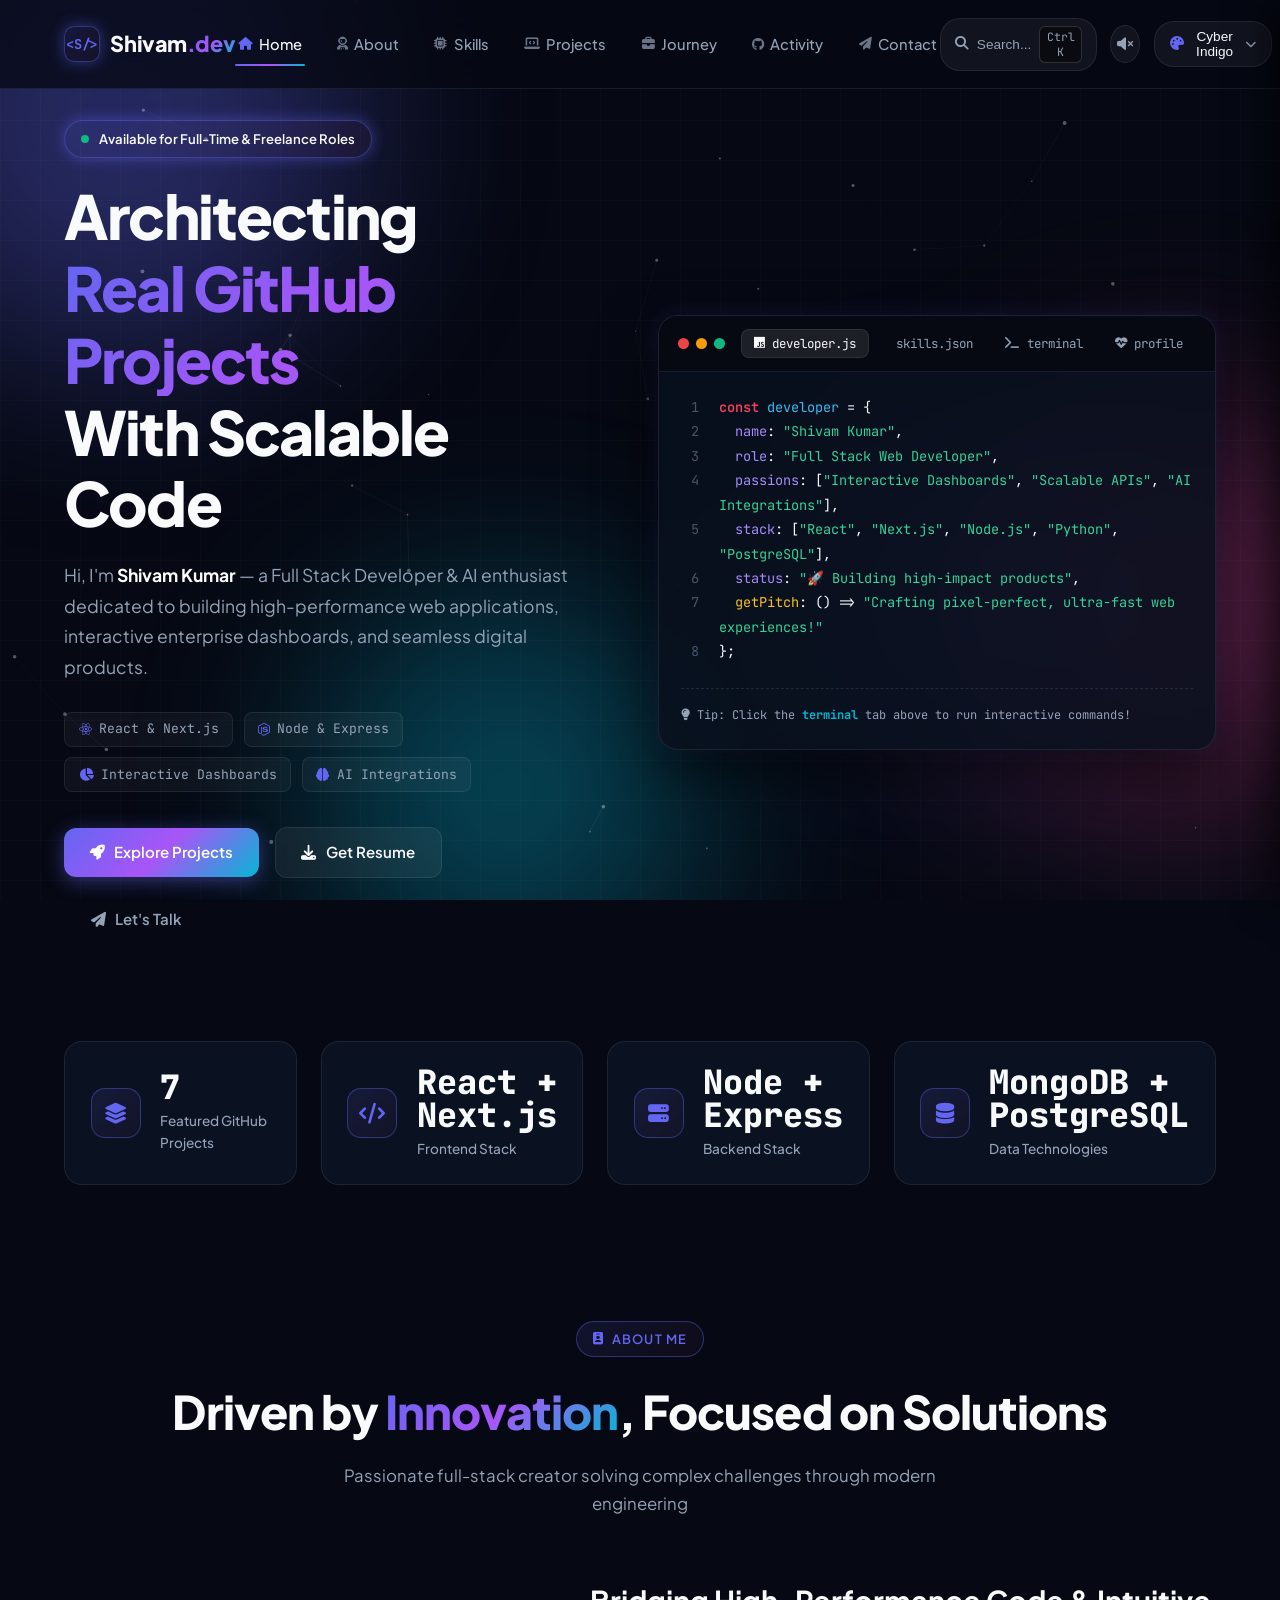
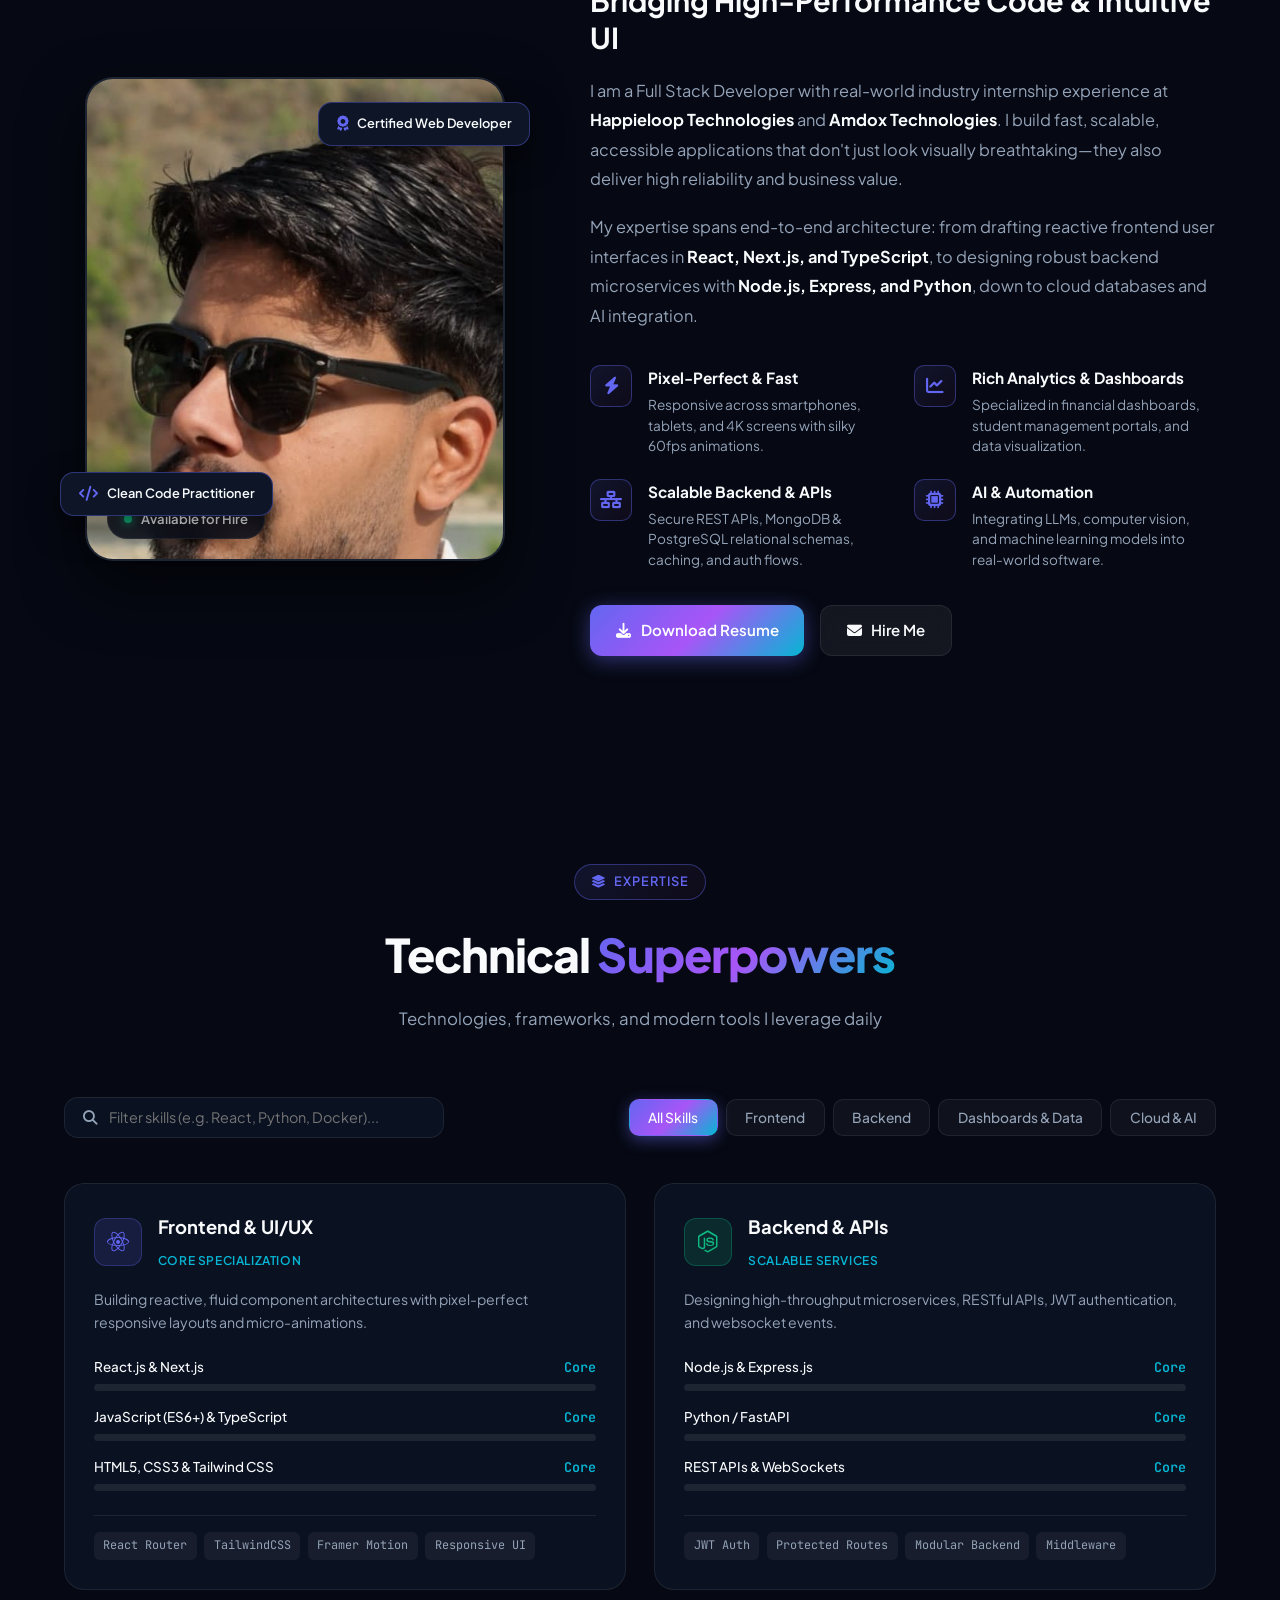
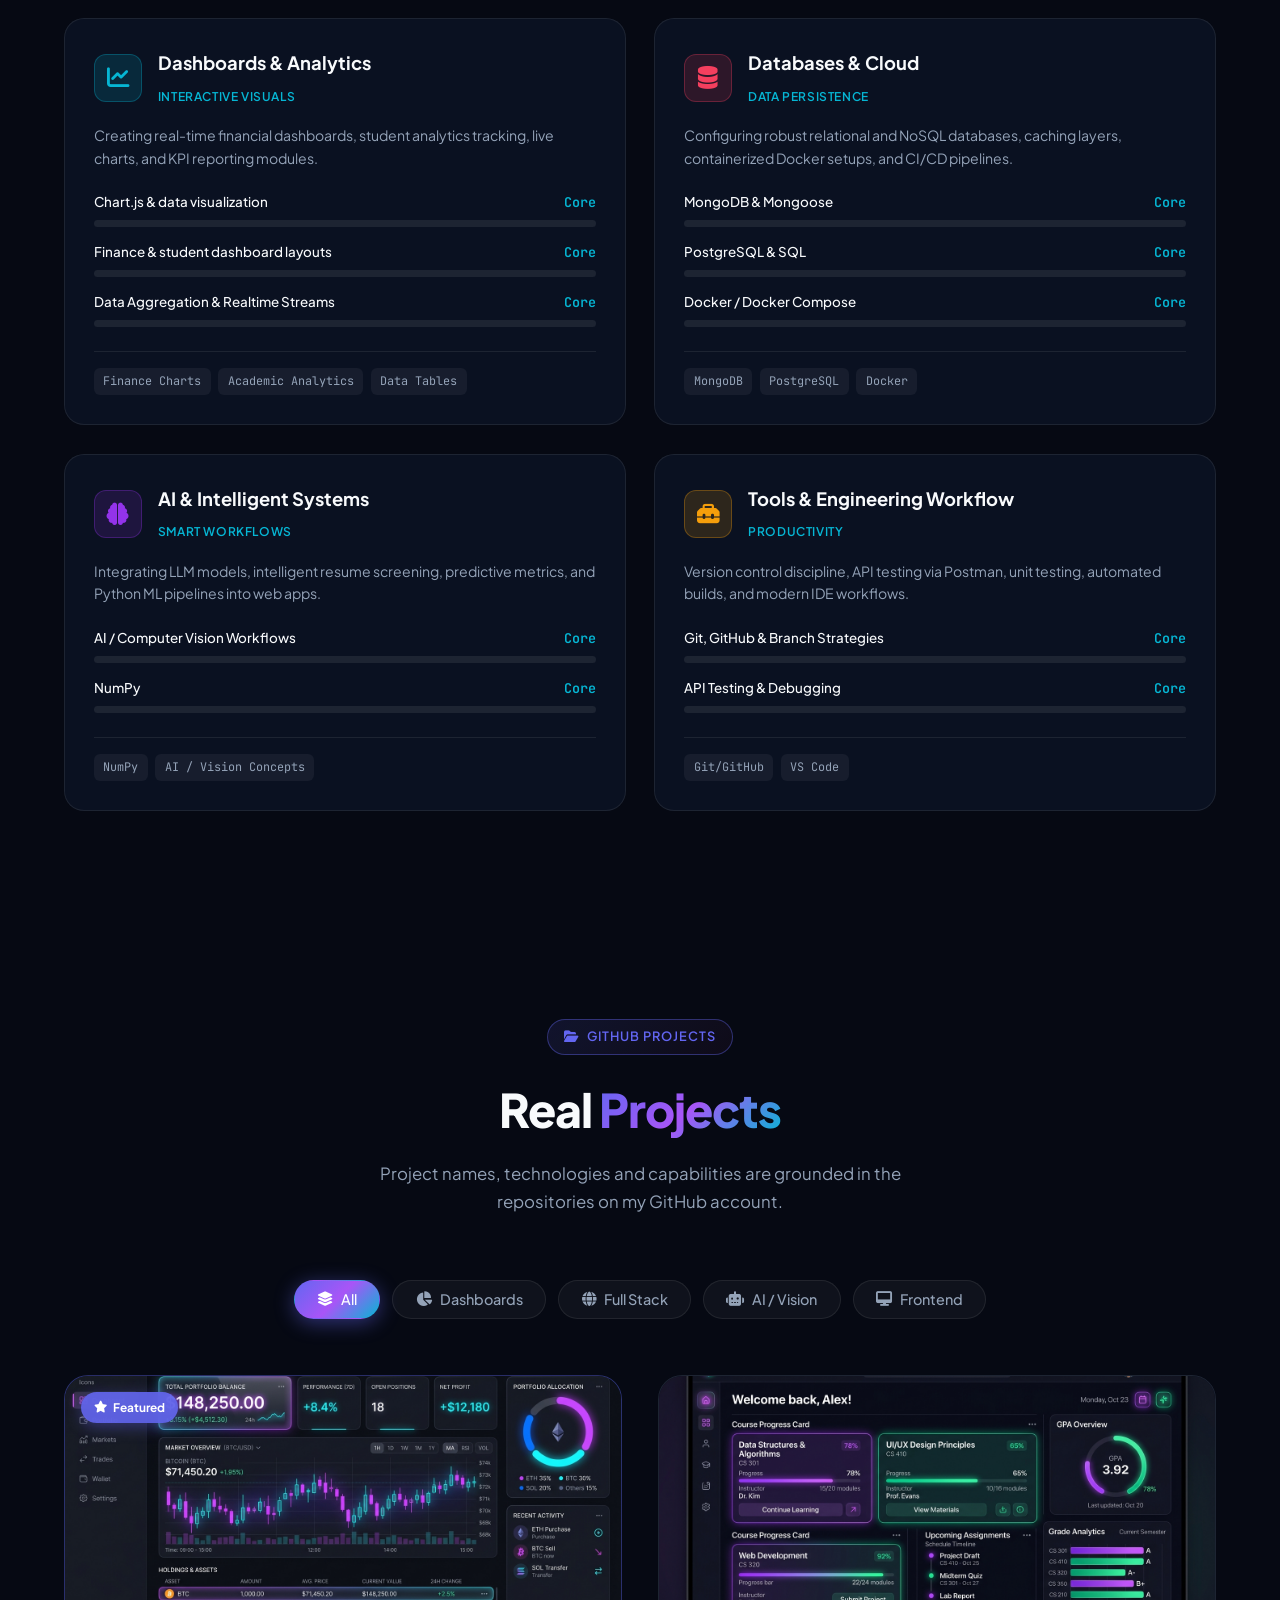
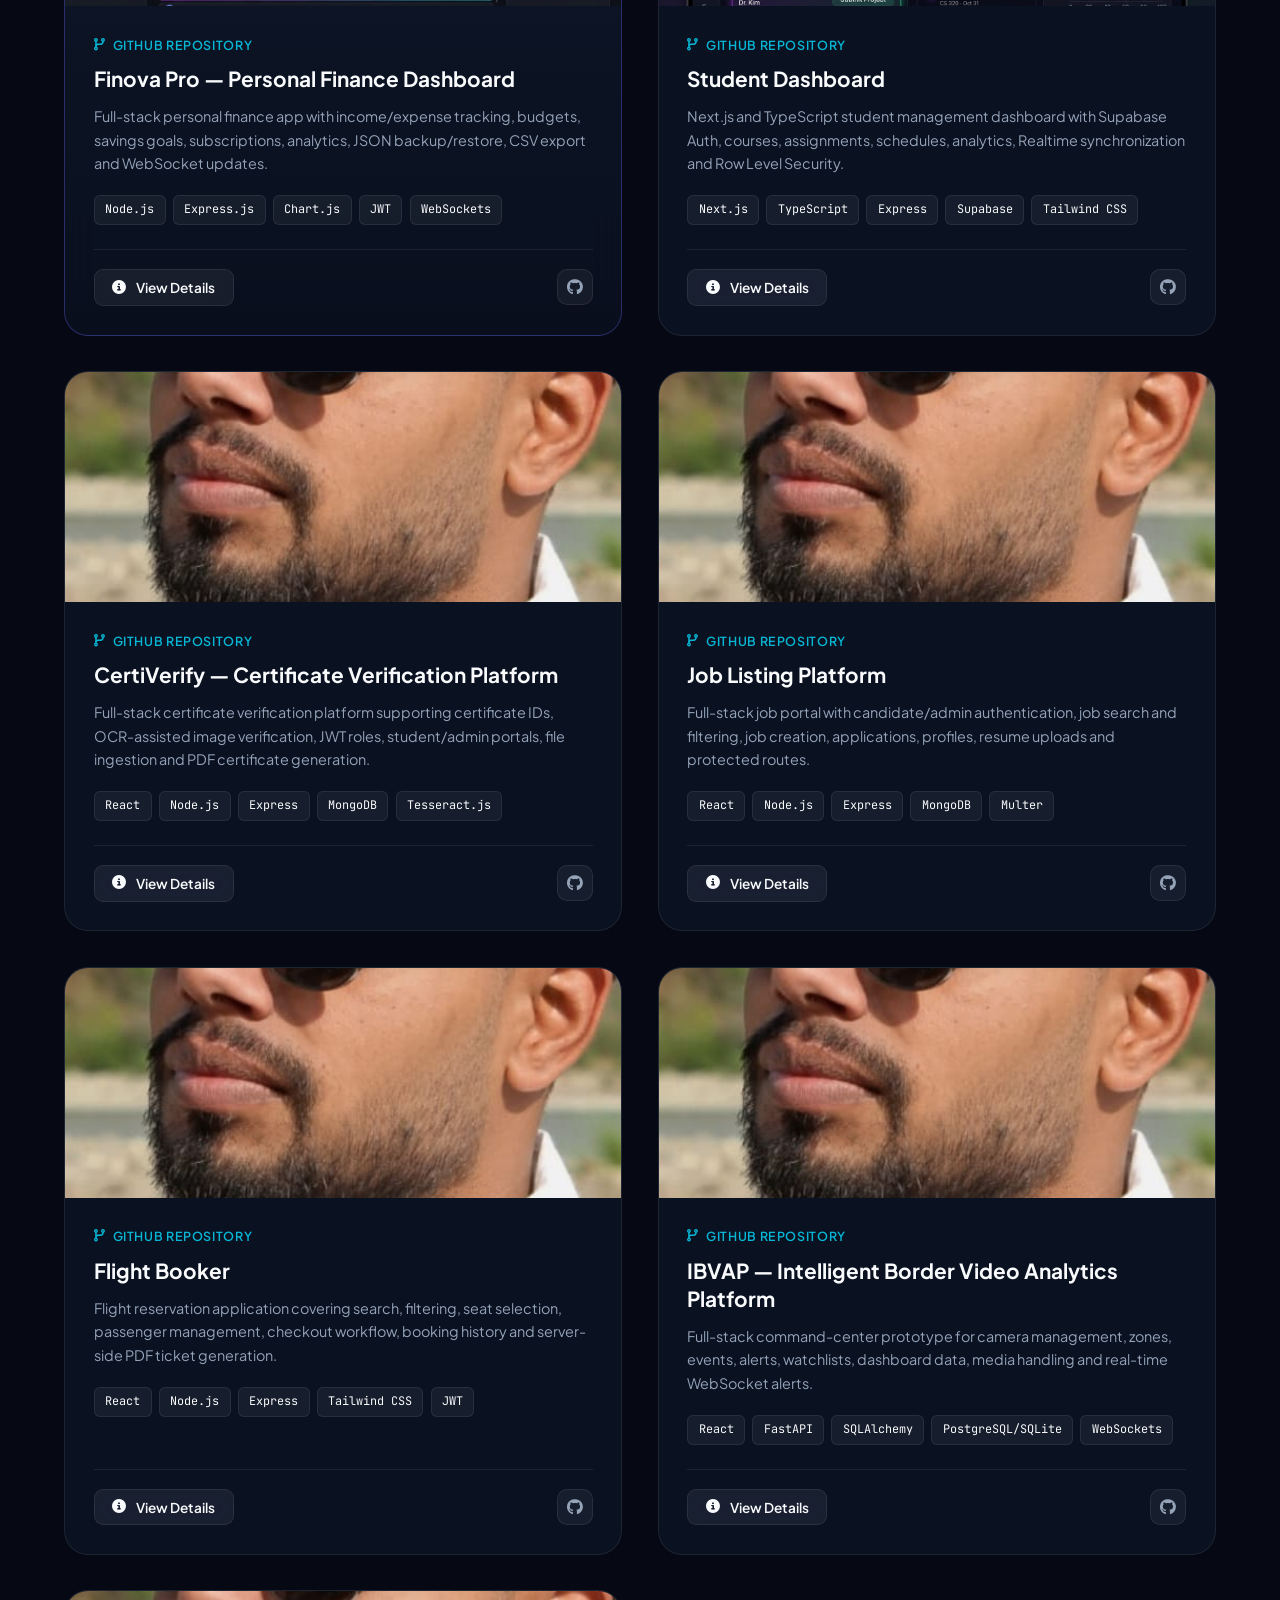
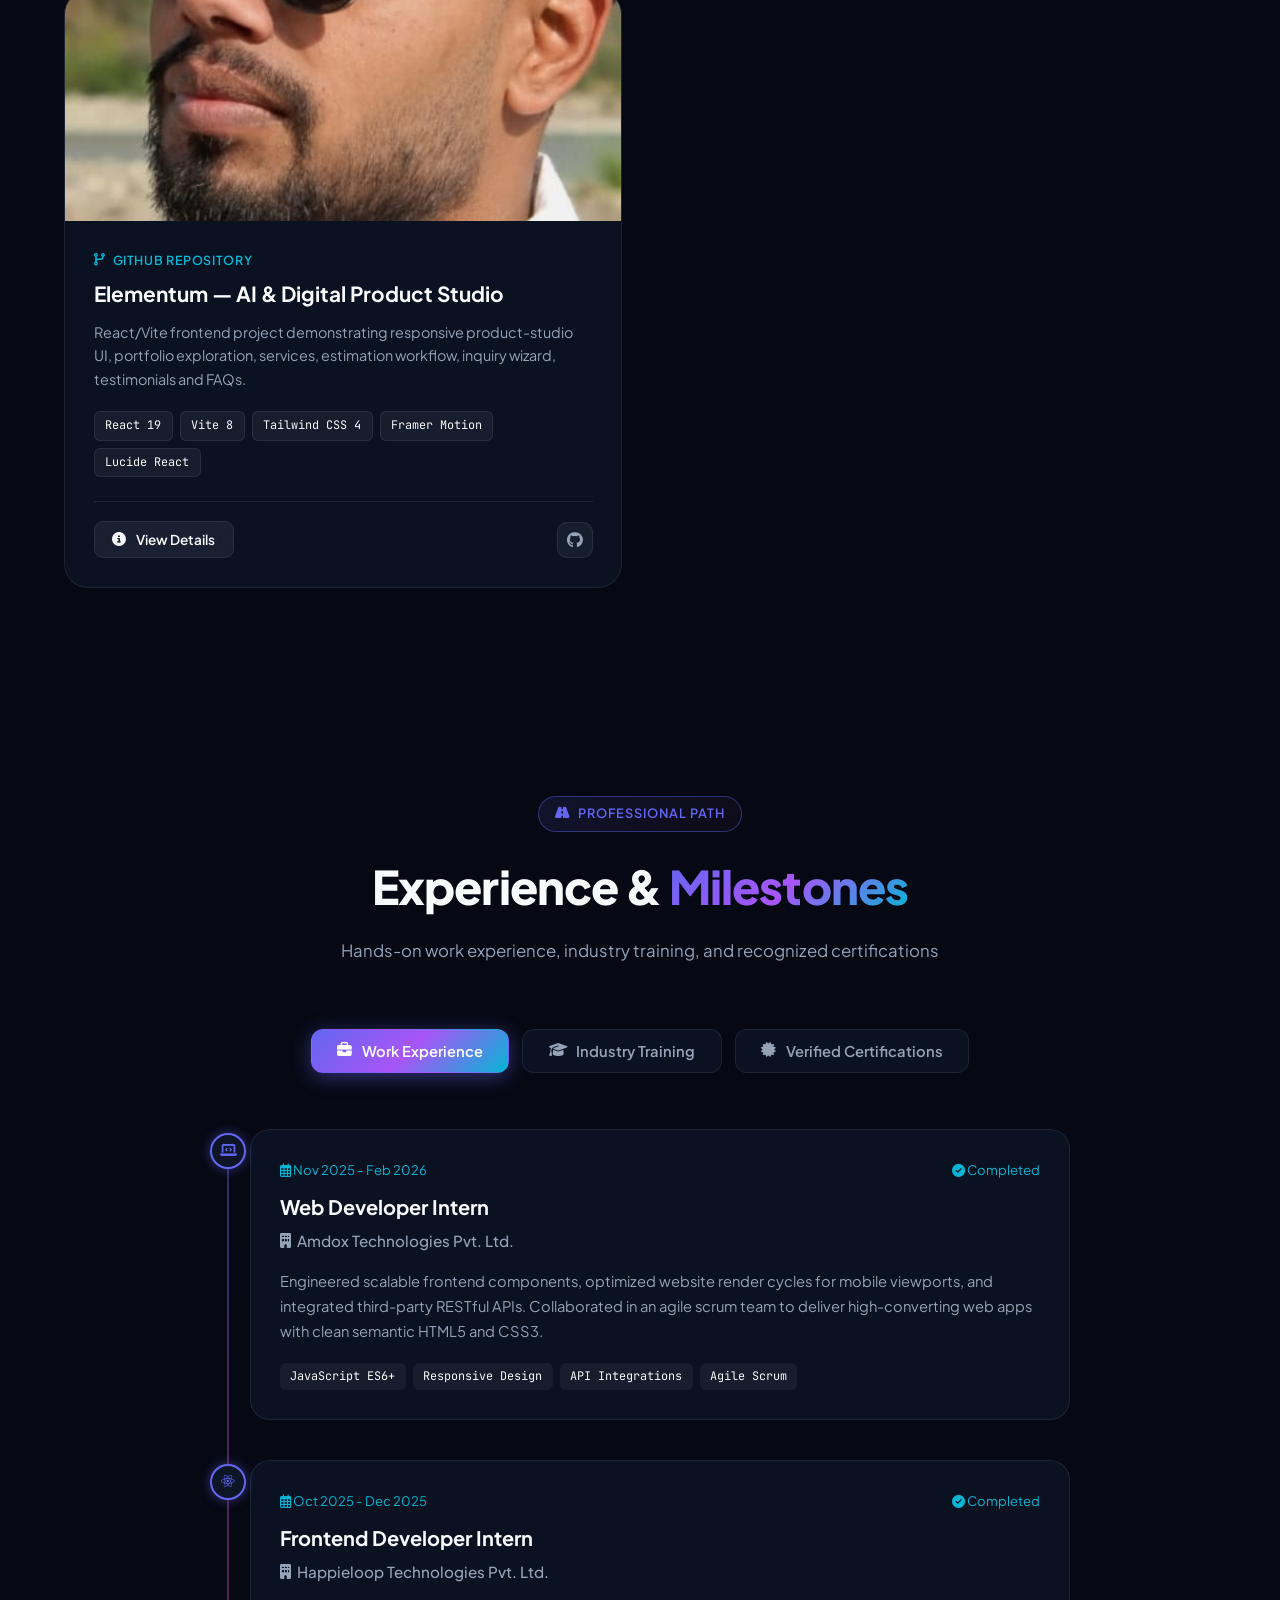
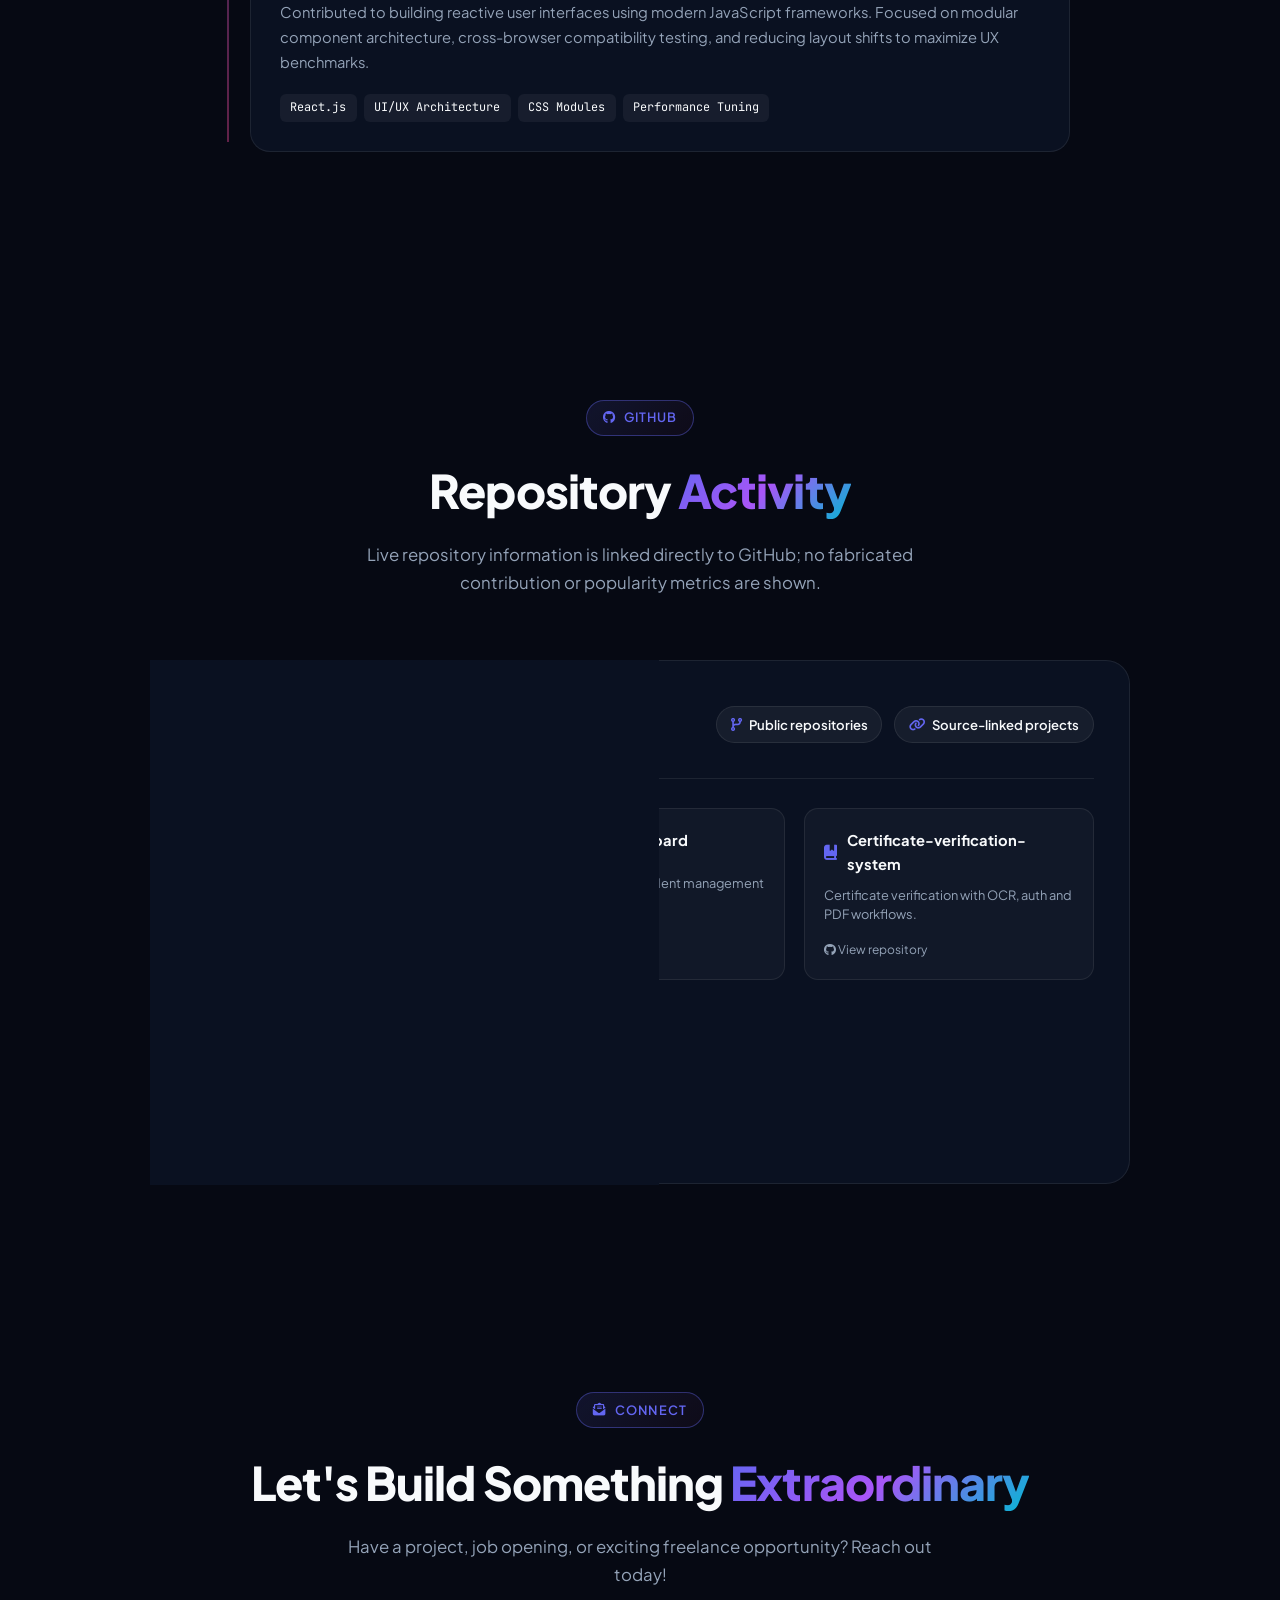
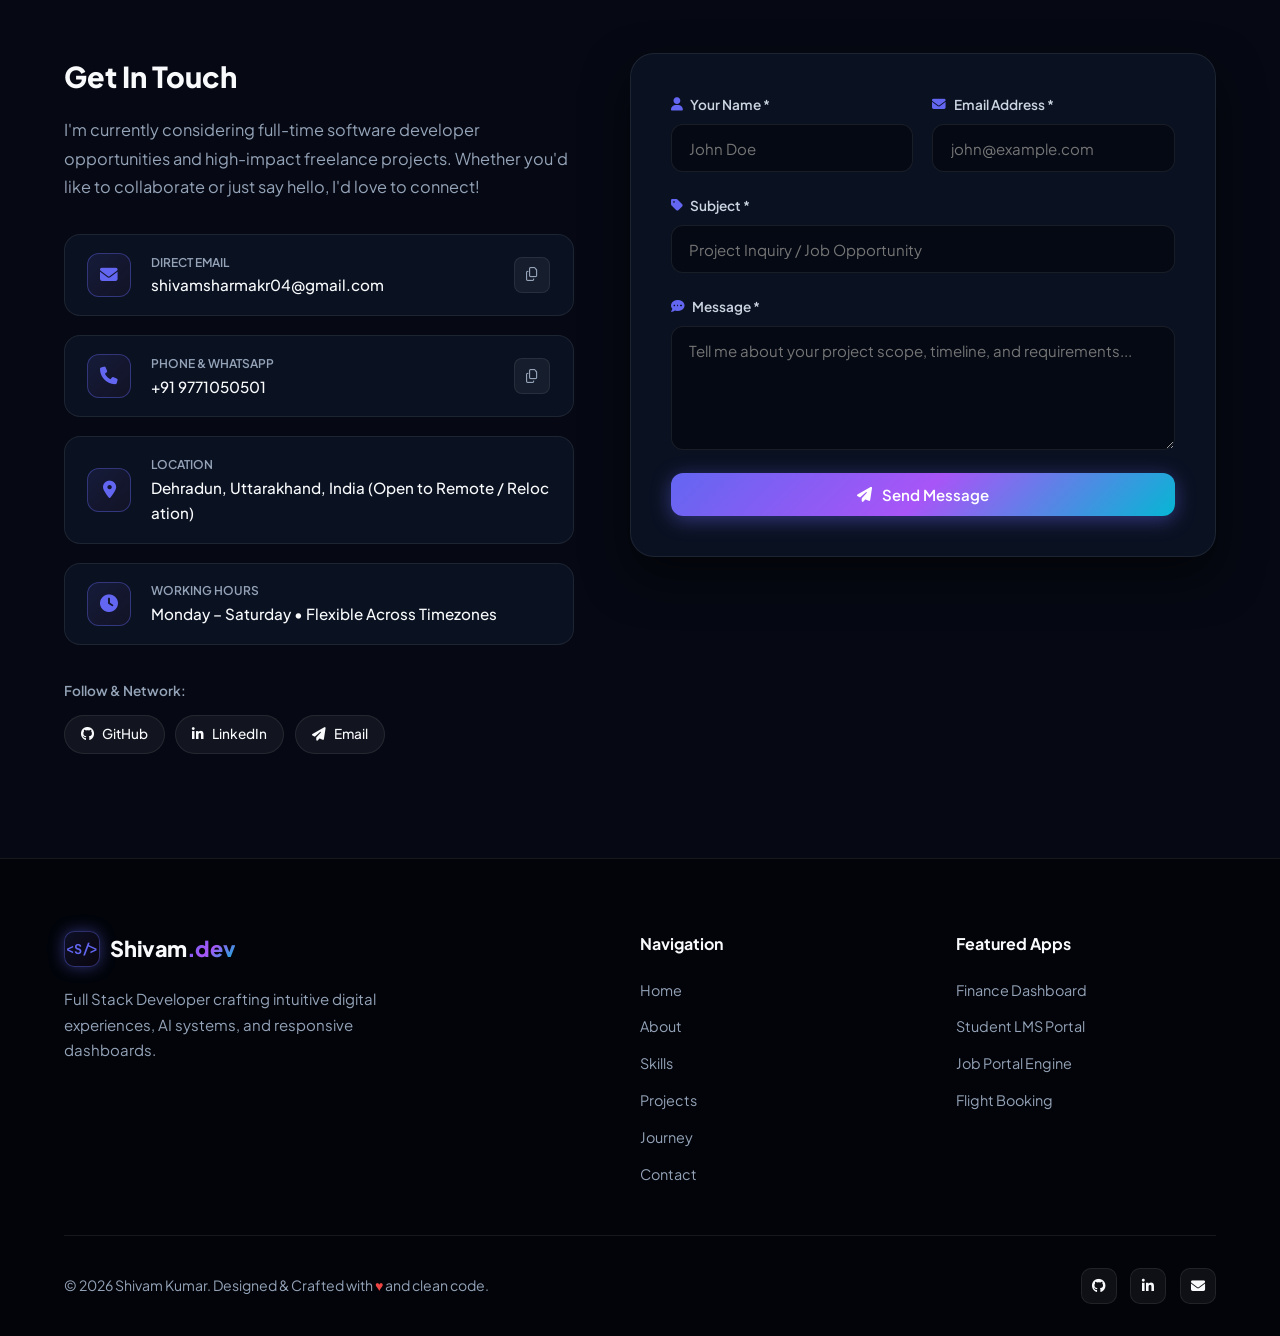
==== index.html @ c636af5b "Remove final stale demo references from portfolio" ====
<!DOCTYPE html>
<html lang="en" data-theme="cyber">
<head>
    <meta charset="UTF-8">
    <meta name="viewport" content="width=device-width, initial-scale=1.0, maximum-scale=5.0">
    <title>Shivam Kumar | Full Stack Developer & AI Engineer Portfolio</title>
    <meta name="description" content="Portfolio of Shivam Kumar, a Full Stack Developer specializing in React, Next.js, Node.js, AI integrations, interactive dashboards, and scalable web architectures.">
    <link rel="icon" type="image/png" href="Logo.png">
    
    <!-- Modern Typography: Plus Jakarta Sans for UI + JetBrains Mono for Code -->
    <link rel="preconnect" href="https://fonts.googleapis.com">
    <link rel="preconnect" href="https://fonts.gstatic.com" crossorigin>
    <link href="https://fonts.googleapis.com/css2?family=JetBrains+Mono:wght@400;500;600;700&family=Plus+Jakarta+Sans:wght@300;400;500;600;700;800&display=swap" rel="stylesheet">
    
    <!-- FontAwesome Icons -->
    <link rel="stylesheet" href="https://cdnjs.cloudflare.com/ajax/libs/font-awesome/6.4.0/css/all.min.css">
    
    <!-- Core Stylesheet -->
    <link rel="stylesheet" href="style.css">
</head>
<body>
    <!-- Top Scroll Progress Indicator -->
    <div class="scroll-progress-bar" id="scrollProgress"></div>
    
    <!-- Interactive Background Particle Canvas -->
    <canvas id="particleCanvas" class="particle-canvas"></canvas>

    <!-- Page Loading Screen -->
    <div class="loader" id="loader">
        <div class="loader-content">
            <div class="loader-spinner"></div>
            <div class="loader-text">Initializing Portfolio<span>...</span></div>
        </div>
    </div>

    <!-- Ambient Glowing Gradient Orbs -->
    <div class="bg-animation">
        <div class="orb orb-1"></div>
        <div class="orb orb-2"></div>
        <div class="orb orb-3"></div>
        <div class="orb orb-4"></div>
    </div>
    <div class="grid-overlay"></div>

    <!-- Navigation Header -->
    <nav id="navbar">
        <a href="#home" class="logo" aria-label="Shivam Portfolio Home">
            <div class="logo-box">
                <span class="logo-code">&lt;S/&gt;</span>
            </div>
            <span class="logo-text">Shivam<span>.dev</span></span>
        </a>

        <ul class="nav-links">
            <li><a href="#home" class="nav-link active"><i class="fas fa-home"></i> Home</a></li>
            <li><a href="#about" class="nav-link"><i class="fas fa-user-astronaut"></i> About</a></li>
            <li><a href="#skills" class="nav-link"><i class="fas fa-microchip"></i> Skills</a></li>
            <li><a href="#projects" class="nav-link"><i class="fas fa-laptop-code"></i> Projects</a></li>
            <li><a href="#experience" class="nav-link"><i class="fas fa-briefcase"></i> Journey</a></li>
            <li><a href="#github" class="nav-link"><i class="fab fa-github"></i> Activity</a></li>
            <li><a href="#contact" class="nav-link"><i class="fas fa-paper-plane"></i> Contact</a></li>
        </ul>

        <div class="nav-actions">
            <!-- Command Palette Quick Search Trigger -->
            <button class="cmd-palette-btn" id="cmdPaletteBtn" aria-label="Open Command Search" title="Press Ctrl + K">
                <i class="fas fa-search"></i>
                <span class="cmd-text">Search...</span>
                <kbd class="cmd-key">Ctrl K</kbd>
            </button>

            <!-- Sound Effects Toggle Button -->
            <button class="sound-toggle-btn" id="soundToggleBtn" aria-label="Toggle Sound Effects" title="Toggle UI Sound FX">
                <i class="fas fa-volume-mute" id="soundIcon"></i>
            </button>

            <!-- Theme Switcher Dropdown -->
            <div class="theme-switcher" id="themeSwitcher">
                <button class="theme-toggle-btn" id="themeToggleBtn" aria-label="Select Color Theme">
                    <i class="fas fa-palette"></i>
                    <span class="theme-current-name">Cyber Indigo</span>
                    <i class="fas fa-chevron-down arrow"></i>
                </button>
                <div class="theme-dropdown" id="themeDropdown">
                    <div class="dropdown-header">Color Themes</div>
                    <button class="theme-opt active" data-theme="cyber">
                        <span class="dot cyber-dot"></span>
                        <div class="theme-opt-info">
                            <strong>Cyber Indigo</strong>
                            <small>Electric violet & cyan</small>
                        </div>
                    </button>
                    <button class="theme-opt" data-theme="sapphire">
                        <span class="dot sapphire-dot"></span>
                        <div class="theme-opt-info">
                            <strong>Midnight Sapphire</strong>
                            <small>Deep azure & ice blue</small>
                        </div>
                    </button>
                    <button class="theme-opt" data-theme="emerald">
                        <span class="dot emerald-dot"></span>
                        <div class="theme-opt-info">
                            <strong>Emerald Aurora</strong>
                            <small>Lush mint & neon teal</small>
                        </div>
                    </button>
                    <button class="theme-opt" data-theme="sunset">
                        <span class="dot sunset-dot"></span>
                        <div class="theme-opt-info">
                            <strong>Sunset Pulse</strong>
                            <small>Warm rose & radiant amber</small>
                        </div>
                    </button>
                    <button class="theme-opt" data-theme="matrix">
                        <span class="dot matrix-dot"></span>
                        <div class="theme-opt-info">
                            <strong>Neon Matrix</strong>
                            <small>Cyberpunk terminal green</small>
                        </div>
                    </button>
                    <button class="theme-opt" data-theme="amethyst">
                        <span class="dot amethyst-dot"></span>
                        <div class="theme-opt-info">
                            <strong>Amethyst Twilight</strong>
                            <small>Royal purple & magenta</small>
                        </div>
                    </button>
                </div>
            </div>

            <!-- Mobile Hamburger Menu Button -->
            <button class="mobile-menu-btn" id="mobileMenuBtn" aria-label="Open Mobile Menu">
                <span class="bar bar-1"></span>
                <span class="bar bar-2"></span>
                <span class="bar bar-3"></span>
            </button>
        </div>
    </nav>

    <!-- Mobile Slide Drawer -->
    <div class="mobile-menu-overlay" id="mobileMenuOverlay"></div>
    <div class="mobile-menu" id="mobileMenu">
        <div class="mobile-menu-header">
            <div class="logo">
                <div class="logo-box"><span class="logo-code">&lt;S/&gt;</span></div>
                <span class="logo-text">Shivam<span>.dev</span></span>
            </div>
            <button class="mobile-menu-close" id="mobileMenuClose" aria-label="Close Mobile Menu">
                <i class="fas fa-times"></i>
            </button>
        </div>
        <ul class="mobile-menu-links">
            <li><a href="#home" class="mobile-link"><i class="fas fa-home"></i> Home</a></li>
            <li><a href="#about" class="mobile-link"><i class="fas fa-user-astronaut"></i> About</a></li>
            <li><a href="#skills" class="mobile-link"><i class="fas fa-microchip"></i> Technical Skills</a></li>
            <li><a href="#projects" class="mobile-link"><i class="fas fa-laptop-code"></i> Featured Projects</a></li>
            <li><a href="#experience" class="mobile-link"><i class="fas fa-briefcase"></i> Experience & Training</a></li>
            <li><a href="#github" class="mobile-link"><i class="fab fa-github"></i> Open Source Activity</a></li>
            <li><a href="#contact" class="mobile-link"><i class="fas fa-paper-plane"></i> Contact Me</a></li>
        </ul>
        <div class="mobile-menu-footer">
            <a href="Shivam_Kumar_Resume.pdf" class="btn btn-primary btn-sm" download>
                <i class="fas fa-file-pdf"></i> Download Resume
            </a>
            <div class="mobile-socials">
                <a href="https://github.com/shivamsharmakr04" target="_blank" rel="noopener" aria-label="GitHub"><i class="fab fa-github"></i></a>
                <a href="https://www.linkedin.com/in/shivam-kumar-b0aab2209/" target="_blank" rel="noopener" aria-label="LinkedIn"><i class="fab fa-linkedin-in"></i></a>
                <a href="mailto:shivamsharmakr04@gmail.com" aria-label="Email"><i class="fas fa-envelope"></i></a>
            </div>
        </div>
    </div>

    <!-- HERO SECTION -->
    <section class="hero" id="home">
        <div class="hero-container">
            <div class="hero-content">
                <div class="hero-text">
                    <div class="hero-badge">
                        <span class="pulse-dot"></span>
                        <span class="badge-text">Available for Full-Time & Freelance Roles</span>
                    </div>
                    <h1 class="hero-title">
                        Architecting <span class="gradient-text typing-text" id="typingText">Modern Web Apps</span>
                        <br>With Scalable Code
                    </h1>
                    <p class="hero-description">
                        Hi, I'm <strong class="text-white">Shivam Kumar</strong> — a Full Stack Developer & AI enthusiast dedicated to building high-performance web applications, interactive enterprise dashboards, and seamless digital products.
                    </p>
                    
                    <!-- Quick Specs Chips -->
                    <div class="hero-tags">
                        <span class="hero-tag"><i class="fab fa-react"></i> React & Next.js</span>
                        <span class="hero-tag"><i class="fab fa-node-js"></i> Node & Express</span>
                        <span class="hero-tag"><i class="fas fa-chart-pie"></i> Interactive Dashboards</span>
                        <span class="hero-tag"><i class="fas fa-brain"></i> AI Integrations</span>
                    </div>

                    <div class="hero-buttons">
                        <a href="#projects" class="btn btn-primary">
                            <i class="fas fa-rocket"></i> Explore Projects
                        </a>
                        <a href="Shivam_Kumar_Resume.pdf" class="btn btn-secondary" download>
                            <i class="fas fa-download"></i> Get Resume
                        </a>
                        <a href="#contact" class="btn btn-ghost">
                            <i class="fas fa-paper-plane"></i> Let's Talk
                        </a>
                    </div>
                </div>

                <!-- Interactive Hero Developer Playground Window -->
                <div class="hero-visual">
                    <div class="code-window tilt-card">
                        <div class="code-header">
                            <div class="code-window-controls">
                                <span class="dot dot-red"></span>
                                <span class="dot dot-yellow"></span>
                                <span class="dot dot-green"></span>
                            </div>
                            <div class="code-tabs">
                                <button class="code-tab active" data-tab="js">
                                    <i class="fab fa-js"></i> developer.js
                                </button>
                                <button class="code-tab" data-tab="json">
                                    <i class="fas fa-brackets-curly"></i> skills.json
                                </button>
                                <button class="code-tab" data-tab="terminal">
                                    <i class="fas fa-terminal"></i> terminal
                                </button>
                                <button class="code-tab" data-tab="stats">
                                    <i class="fas fa-heartbeat"></i> profile
                                </button>
                            </div>
                        </div>

                        <div class="code-body">
                            <!-- Tab 1: JavaScript Profile Object -->
                            <div class="tab-content active" id="tab-js">
                                <div class="code-line"><span class="line-num">1</span><span><span class="code-keyword">const</span> <span class="code-variable">developer</span> = {</span></div>
                                <div class="code-line"><span class="line-num">2</span><span>&nbsp;&nbsp;<span class="code-prop">name</span>: <span class="code-string">"Shivam Kumar"</span>,</span></div>
                                <div class="code-line"><span class="line-num">3</span><span>&nbsp;&nbsp;<span class="code-prop">role</span>: <span class="code-string">"Full Stack Web Developer"</span>,</span></div>
                                <div class="code-line"><span class="line-num">4</span><span>&nbsp;&nbsp;<span class="code-prop">passions</span>: [<span class="code-string">"Interactive Dashboards"</span>, <span class="code-string">"Scalable APIs"</span>, <span class="code-string">"AI Integrations"</span>],</span></div>
                                <div class="code-line"><span class="line-num">5</span><span>&nbsp;&nbsp;<span class="code-prop">stack</span>: [<span class="code-string">"React"</span>, <span class="code-string">"Next.js"</span>, <span class="code-string">"Node.js"</span>, <span class="code-string">"Python"</span>, <span class="code-string">"PostgreSQL"</span>],</span></div>
                                <div class="code-line"><span class="line-num">6</span><span>&nbsp;&nbsp;<span class="code-prop">status</span>: <span class="code-string">"🚀 Building high-impact products"</span>,</span></div>
                                <div class="code-line"><span class="line-num">7</span><span>&nbsp;&nbsp;<span class="code-function">getPitch</span>: () =&gt; <span class="code-string">"Crafting pixel-perfect, ultra-fast web experiences!"</span></span></div>
                                <div class="code-line"><span class="line-num">8</span><span>};</span></div>
                                <div class="code-footer-tip">
                                    <i class="fas fa-lightbulb"></i> Tip: Click the <strong>terminal</strong> tab above to run interactive commands!
                                </div>
                            </div>

                            <!-- Tab 2: JSON Tech Stack -->
                            <div class="tab-content" id="tab-json">
                                <div class="code-line"><span class="line-num">1</span><span>{</span></div>
                                <div class="code-line"><span class="line-num">2</span><span>&nbsp;&nbsp;<span class="code-string">"frontend"</span>: [<span class="code-string">"React 19"</span>, <span class="code-string">"Next.js"</span>, <span class="code-string">"TypeScript"</span>, <span class="code-string">"Tailwind/CSS3"</span>],</span></div>
                                <div class="code-line"><span class="line-num">3</span><span>&nbsp;&nbsp;<span class="code-string">"dashboards"</span>: [<span class="code-string">"Chart.js"</span>, <span class="code-string">"Data Visualization"</span>],</span></div>
                                <div class="code-line"><span class="line-num">4</span><span>&nbsp;&nbsp;<span class="code-string">"backend"</span>: [<span class="code-string">"Node.js"</span>, <span class="code-string">"Express"</span>, <span class="code-string">"Python FastAPI"</span>, <span class="code-string">"REST"</span>],</span></div>
                                <div class="code-line"><span class="line-num">5</span><span>&nbsp;&nbsp;<span class="code-string">"database"</span>: [<span class="code-string">"MongoDB"</span>, <span class="code-string">"PostgreSQL"</span>, <span class="code-string">"Redis"</span>],</span></div>
                                <div class="code-line"><span class="line-num">6</span><span>&nbsp;&nbsp;<span class="code-string">"data_services"</span>: [<span class="code-string">"Supabase"</span>, <span class="code-string">"MongoDB"</span>, <span class="code-string">"PostgreSQL"</span>, <span class="code-string">"Git/GitHub"</span>]</span></div>
                                <div class="code-line"><span class="line-num">7</span><span>}</span></div>
                            </div>

                            <!-- Tab 3: Interactive CLI Terminal -->
                            <div class="tab-content" id="tab-terminal">
                                <div class="terminal-container">
                                    <div class="terminal-welcome">
                                        Shivam Dev Shell v3.0 [Type 'help' for interactive commands]
                                    </div>
                                    <div class="terminal-output" id="terminalOutput">
                                        <div class="term-line">
                                            <span class="terminal-prompt">shivam@portfolio:~$</span> system_check<br>
                                            <span class="term-res">✔ All systems green. 6 Projects loaded. Theme engine active.</span>
                                        </div>
                                    </div>
                                    <form id="terminalForm" class="terminal-input-line">
                                        <span class="terminal-prompt">shivam@portfolio:~$</span>
                                        <input type="text" id="terminalInput" class="terminal-input" autocomplete="off" spellcheck="false" placeholder="type 'help', 'finance', 'student'...">
                                    </form>
                                    <div class="terminal-quick-actions">
                                        <button type="button" class="term-btn" data-cmd="finance">finance</button>
                                        <button type="button" class="term-btn" data-cmd="student">student</button>
                                        <button type="button" class="term-btn" data-cmd="skills">skills</button>
                                        <button type="button" class="term-btn" data-cmd="projects">projects</button>
                                        <button type="button" class="term-btn" data-cmd="contact">contact</button>
                                        <button type="button" class="term-btn" data-cmd="clear">clear</button>
                                    </div>
                                </div>
                            </div>

                            <!-- Tab 4: Verified profile details -->
                            </div></div></div>
                    </div>
                </div>
            </div>
        </div>
    </section>

    <!-- VERIFIED PROJECT SNAPSHOT -->
    <section class="stats-strip">
        <div class="stats-container">
            <div class="stat-box">
                <div class="stat-icon-wrap"><i class="fas fa-layer-group"></i></div>
                <div class="stat-content"><div class="stat-number static-stat">7</div><div class="stat-label">Featured GitHub Projects</div></div>
            </div>
            <div class="stat-box">
                <div class="stat-icon-wrap"><i class="fas fa-code"></i></div>
                <div class="stat-content"><div class="stat-number static-stat">React + Next.js</div><div class="stat-label">Frontend Stack</div></div>
            </div>
            <div class="stat-box">
                <div class="stat-icon-wrap"><i class="fas fa-server"></i></div>
                <div class="stat-content"><div class="stat-number static-stat">Node + Express</div><div class="stat-label">Backend Stack</div></div>
            </div>
            <div class="stat-box">
                <div class="stat-icon-wrap"><i class="fas fa-database"></i></div>
                <div class="stat-content"><div class="stat-number static-stat">MongoDB + PostgreSQL</div><div class="stat-label">Data Technologies</div></div>
            </div>
        </div>
    </section>

    <!-- ABOUT SECTION -->
    <section id="about" class="animate-on-scroll">
        <div class="section-container">
            <div class="section-header">
                <span class="section-badge"><i class="fas fa-id-badge"></i> About Me</span>
                <h2 class="section-title">Driven by <span>Innovation</span>, Focused on Solutions</h2>
                <p class="section-desc">Passionate full-stack creator solving complex challenges through modern engineering</p>
            </div>

            <div class="about-grid">
                <div class="about-visual">
                    <div class="profile-card tilt-card">
                        <div class="profile-img-container">
                            <img src="Profile.jpeg" alt="Shivam Kumar - Full Stack Developer" class="profile-img">
                            <div class="profile-status-badge">
                                <span class="status-indicator"></span> Available for Hire
                            </div>
                        </div>
                        <div class="profile-floating-badge badge-top-right">
                            <i class="fas fa-award"></i> Certified Web Developer
                        </div>
                        <div class="profile-floating-badge badge-bottom-left">
                            <i class="fas fa-code"></i> Clean Code Practitioner
                        </div>
                    </div>
                </div>

                <div class="about-text-content">
                    <h3 class="about-headline">Bridging High-Performance Code & Intuitive UI</h3>
                    <p class="about-p">
                        I am a Full Stack Developer with real-world industry internship experience at <strong>Happieloop Technologies</strong> and <strong>Amdox Technologies</strong>. I build fast, scalable, accessible applications that don't just look visually breathtaking—they also deliver high reliability and business value.
                    </p>
                    <p class="about-p">
                        My expertise spans end-to-end architecture: from drafting reactive frontend user interfaces in <strong>React, Next.js, and TypeScript</strong>, to designing robust backend microservices with <strong>Node.js, Express, and Python</strong>, down to cloud databases and AI integration.
                    </p>

                    <!-- Key Pillars Grid -->
                    <div class="pillars-grid">
                        <div class="pillar-item">
                            <div class="pillar-icon"><i class="fas fa-bolt"></i></div>
                            <div>
                                <h4>Pixel-Perfect & Fast</h4>
                                <p>Responsive across smartphones, tablets, and 4K screens with silky 60fps animations.</p>
                            </div>
                        </div>
                        <div class="pillar-item">
                            <div class="pillar-icon"><i class="fas fa-chart-line"></i></div>
                            <div>
                                <h4>Rich Analytics & Dashboards</h4>
                                <p>Specialized in financial dashboards, student management portals, and data visualization.</p>
                            </div>
                        </div>
                        <div class="pillar-item">
                            <div class="pillar-icon"><i class="fas fa-network-wired"></i></div>
                            <div>
                                <h4>Scalable Backend & APIs</h4>
                                <p>Secure REST APIs, MongoDB & PostgreSQL relational schemas, caching, and auth flows.</p>
                            </div>
                        </div>
                        <div class="pillar-item">
                            <div class="pillar-icon"><i class="fas fa-microchip"></i></div>
                            <div>
                                <h4>AI & Automation</h4>
                                <p>Integrating LLMs, computer vision, and machine learning models into real-world software.</p>
                            </div>
                        </div>
                    </div>

                    <div class="about-cta-row">
                        <a href="Shivam_Kumar_Resume.pdf" class="btn btn-primary" download>
                            <i class="fas fa-download"></i> Download Resume
                        </a>
                        <a href="#contact" class="btn btn-secondary">
                            <i class="fas fa-envelope"></i> Hire Me
                        </a>
                    </div>
                </div>
            </div>
        </div>
    </section>

    <!-- TECHNICAL SKILLS SECTION -->
    <section id="skills" class="animate-on-scroll">
        <div class="section-container">
            <div class="section-header">
                <span class="section-badge"><i class="fas fa-layer-group"></i> Expertise</span>
                <h2 class="section-title">Technical <span>Superpowers</span></h2>
                <p class="section-desc">Technologies, frameworks, and modern tools I leverage daily</p>
            </div>

            <!-- Skills Search & Category Filters -->
            <div class="skills-filter-toolbar">
                <div class="skills-search-box">
                    <i class="fas fa-search"></i>
                    <input type="text" id="skillSearchInput" placeholder="Filter skills (e.g. React, Python, Docker)...">
                    <button class="clear-search-btn" id="clearSkillSearch" title="Clear search"><i class="fas fa-times"></i></button>
                </div>
                <div class="skills-category-tabs">
                    <button class="skill-tab-btn active" data-category="all">All Skills</button>
                    <button class="skill-tab-btn" data-category="frontend">Frontend</button>
                    <button class="skill-tab-btn" data-category="backend">Backend</button>
                    <button class="skill-tab-btn" data-category="dashboard">Dashboards & Data</button>
                    <button class="skill-tab-btn" data-category="cloud">Cloud & AI</button>
                </div>
            </div>

            <!-- Skills Cards Grid -->
            <div class="skills-grid" id="skillsGrid">
                <!-- Skill Card 1: Frontend -->
                <div class="skill-card tilt-card" data-cat="frontend">
                    <div class="skill-header">
                        <div class="skill-icon frontend-icon"><i class="fab fa-react"></i></div>
                        <div>
                            <h3>Frontend & UI/UX</h3>
                            <span class="skill-level">Core Specialization</span>
                        </div>
                    </div>
                    <p class="skill-summary">Building reactive, fluid component architectures with pixel-perfect responsive layouts and micro-animations.</p>
                    <div class="skill-bars-list">
                        <div class="skill-meter" data-skill="React.js / Next.js">
                            <div class="meter-info"><span>React.js & Next.js</span><span class="meter-val">Core</span></div>
                            <div class="meter-track"><div class="meter-fill" style="--w: 95%"></div></div>
                        </div>
                        <div class="skill-meter" data-skill="JavaScript / TypeScript">
                            <div class="meter-info"><span>JavaScript (ES6+) & TypeScript</span><span class="meter-val">Core</span></div>
                            <div class="meter-track"><div class="meter-fill" style="--w: 92%"></div></div>
                        </div>
                        <div class="skill-meter" data-skill="HTML5 / Modern CSS3">
                            <div class="meter-info"><span>HTML5, CSS3 & Tailwind CSS</span><span class="meter-val">Core</span></div>
                            <div class="meter-track"><div class="meter-fill" style="--w: 96%"></div></div>
                        </div>
                    </div>
                    <div class="skill-chips">
                        <span>React Router</span><span>TailwindCSS</span><span>Framer Motion</span><span>Responsive UI</span>
                    </div>
                </div>

                <!-- Skill Card 2: Backend -->
                <div class="skill-card tilt-card" data-cat="backend">
                    <div class="skill-header">
                        <div class="skill-icon backend-icon"><i class="fab fa-node-js"></i></div>
                        <div>
                            <h3>Backend & APIs</h3>
                            <span class="skill-level">Scalable Services</span>
                        </div>
                    </div>
                    <p class="skill-summary">Designing high-throughput microservices, RESTful APIs, JWT authentication, and websocket events.</p>
                    <div class="skill-bars-list">
                        <div class="skill-meter" data-skill="Node.js & Express">
                            <div class="meter-info"><span>Node.js & Express.js</span><span class="meter-val">Core</span></div>
                            <div class="meter-track"><div class="meter-fill" style="--w: 90%"></div></div>
                        </div>
                        <div class="skill-meter" data-skill="Python FastAPI & Flask">
                            <div class="meter-info"><span>Python / FastAPI</span><span class="meter-val">Core</span></div>
                            <div class="meter-track"><div class="meter-fill" style="--w: 85%"></div></div>
                        </div>
                        <div class="skill-meter" data-skill="REST APIs & WebSockets">
                            <div class="meter-info"><span>REST APIs & WebSockets</span><span class="meter-val">Core</span></div>
                            <div class="meter-track"><div class="meter-fill" style="--w: 88%"></div></div>
                        </div>
                    </div>
                    <div class="skill-chips">
                        <span>JWT Auth</span><span>Protected Routes</span><span>Modular Backend</span><span>Middleware</span>
                    </div>
                </div>

                <!-- Skill Card 3: Dashboards & Data Visualization -->
                <div class="skill-card tilt-card" data-cat="dashboard">
                    <div class="skill-header">
                        <div class="skill-icon dashboard-icon"><i class="fas fa-chart-line"></i></div>
                        <div>
                            <h3>Dashboards & Analytics</h3>
                            <span class="skill-level">Interactive Visuals</span>
                        </div>
                    </div>
                    <p class="skill-summary">Creating real-time financial dashboards, student analytics tracking, live charts, and KPI reporting modules.</p>
                    <div class="skill-bars-list">
                        <div class="skill-meter" data-skill="Chart.js & D3.js">
                            <div class="meter-info"><span>Chart.js & data visualization</span><span class="meter-val">Core</span></div>
                            <div class="meter-track"><div class="meter-fill" style="--w: 89%"></div></div>
                        </div>
                        <div class="skill-meter" data-skill="Financial & Metric Dashboards">
                            <div class="meter-info"><span>Finance & student dashboard layouts</span><span class="meter-val">Core</span></div>
                            <div class="meter-track"><div class="meter-fill" style="--w: 93%"></div></div>
                        </div>
                        <div class="skill-meter" data-skill="Data Aggregation">
                            <div class="meter-info"><span>Data Aggregation & Realtime Streams</span><span class="meter-val">Core</span></div>
                            <div class="meter-track"><div class="meter-fill" style="--w: 86%"></div></div>
                        </div>
                    </div>
                    <div class="skill-chips">
                        <span>Finance Charts</span><span>Academic Analytics</span><span>Data Tables</span>
                    </div>
                </div>

                <!-- Skill Card 4: Databases & Cloud -->
                <div class="skill-card tilt-card" data-cat="cloud">
                    <div class="skill-header">
                        <div class="skill-icon database-icon"><i class="fas fa-database"></i></div>
                        <div>
                            <h3>Databases & Cloud</h3>
                            <span class="skill-level">Data Persistence</span>
                        </div>
                    </div>
                    <p class="skill-summary">Configuring robust relational and NoSQL databases, caching layers, containerized Docker setups, and CI/CD pipelines.</p>
                    <div class="skill-bars-list">
                        <div class="skill-meter" data-skill="MongoDB & Mongoose">
                            <div class="meter-info"><span>MongoDB & Mongoose</span><span class="meter-val">Core</span></div>
                            <div class="meter-track"><div class="meter-fill" style="--w: 90%"></div></div>
                        </div>
                        <div class="skill-meter" data-skill="PostgreSQL & SQL">
                            <div class="meter-info"><span>PostgreSQL & SQL</span><span class="meter-val">Core</span></div>
                            <div class="meter-track"><div class="meter-fill" style="--w: 85%"></div></div>
                        </div>
                        <div class="skill-meter" data-skill="Docker & AWS">
                            <div class="meter-info"><span>Docker / Docker Compose</span><span class="meter-val">Core</span></div>
                            <div class="meter-track"><div class="meter-fill" style="--w: 80%"></div></div>
                        </div>
                    </div>
                    <div class="skill-chips">
                        <span>MongoDB</span><span>PostgreSQL</span><span>Docker</span>
                    </div>
                </div>

                <!-- Skill Card 5: AI & Machine Learning -->
                <div class="skill-card tilt-card" data-cat="cloud">
                    <div class="skill-header">
                        <div class="skill-icon ai-icon"><i class="fas fa-brain"></i></div>
                        <div>
                            <h3>AI & Intelligent Systems</h3>
                            <span class="skill-level">Smart Workflows</span>
                        </div>
                    </div>
                    <p class="skill-summary">Integrating LLM models, intelligent resume screening, predictive metrics, and Python ML pipelines into web apps.</p>
                    <div class="skill-bars-list">
                        <div class="skill-meter" data-skill="OpenAI APIs & Prompt Engineering">
                            <div class="meter-info"><span>AI / Computer Vision Workflows</span><span class="meter-val">Core</span></div>
                            <div class="meter-track"><div class="meter-fill" style="--w: 88%"></div></div>
                        </div>
                        <div class="skill-meter" data-skill="Python ML Libraries">
                            <div class="meter-info"><span>NumPy</span><span class="meter-val">Core</span></div>
                            <div class="meter-track"><div class="meter-fill" style="--w: 82%"></div></div>
                        </div>
                    </div>
                    <div class="skill-chips">
                        <span>NumPy</span><span>AI / Vision Concepts</span>
                    </div>
                </div>

                <!-- Skill Card 6: Developer Tooling -->
                <div class="skill-card tilt-card" data-cat="backend">
                    <div class="skill-header">
                        <div class="skill-icon tooling-icon"><i class="fas fa-toolbox"></i></div>
                        <div>
                            <h3>Tools & Engineering Workflow</h3>
                            <span class="skill-level">Productivity</span>
                        </div>
                    </div>
                    <p class="skill-summary">Version control discipline, API testing via Postman, unit testing, automated builds, and modern IDE workflows.</p>
                    <div class="skill-bars-list">
                        <div class="skill-meter" data-skill="Git & GitHub">
                            <div class="meter-info"><span>Git, GitHub & Branch Strategies</span><span class="meter-val">Core</span></div>
                            <div class="meter-track"><div class="meter-fill" style="--w: 94%"></div></div>
                        </div>
                        <div class="skill-meter" data-skill="Postman & API Testing">
                            <div class="meter-info"><span>API Testing & Debugging</span><span class="meter-val">Core</span></div>
                            <div class="meter-track"><div class="meter-fill" style="--w: 91%"></div></div>
                        </div>
                    </div>
                    <div class="skill-chips">
                        <span>Git/GitHub</span><span>VS Code</span>
                    </div>
                </div>
            </div>
        </div>
    </section>

    <!-- FEATURED PROJECTS SECTION -->
    <section id="projects" class="animate-on-scroll">
        <div class="section-container">
            <div class="section-header">
                <span class="section-badge"><i class="fas fa-folder-open"></i> GitHub Projects</span>
                <h2 class="section-title">Real <span>Projects</span></h2>
                <p class="section-desc">Project names, technologies and capabilities are grounded in the repositories on my GitHub account.</p>
            </div>
            <div class="project-filters">
                <button class="filter-btn active" data-filter="all"><i class="fas fa-layer-group"></i> All</button>
                <button class="filter-btn" data-filter="dashboard"><i class="fas fa-chart-pie"></i> Dashboards</button>
                <button class="filter-btn" data-filter="fullstack"><i class="fas fa-globe"></i> Full Stack</button>
                <button class="filter-btn" data-filter="ai"><i class="fas fa-robot"></i> AI / Vision</button>
                <button class="filter-btn" data-filter="frontend"><i class="fas fa-desktop"></i> Frontend</button>
            </div>
            <div class="projects-grid" id="projectsGrid">
                
                <div class="project-card tilt-card featured-project" data-category="dashboard" data-project-id="finance-dashboard">
                    <div class="project-badge-pill"><i class="fas fa-star"></i> Featured</div>
                    <div class="project-image-box">
                        <img src="assets/images/finance_dashboard.jpg" alt="Finova Pro — Personal Finance Dashboard" class="project-img" loading="lazy">
                        <div class="project-overlay">
                            <div class="project-links">
                                <button class="p-link-btn project-details-btn" data-project-id="finance-dashboard" title="View project details"><i class="fas fa-info-circle"></i> Details</button>
                                <a href="https://github.com/shivamsharmakr04/finance-Dashboard" target="_blank" rel="noopener" class="p-link-btn" title="GitHub repository"><i class="fab fa-github"></i></a>
                            </div>
                        </div>
                    </div>
                    <div class="project-info">
                        <div class="project-category-tag"><i class="fas fa-code-branch"></i> GitHub Repository</div>
                        <h3 class="project-title">Finova Pro — Personal Finance Dashboard</h3>
                        <p class="project-desc">Full-stack personal finance app with income/expense tracking, budgets, savings goals, subscriptions, analytics, JSON backup/restore, CSV export and WebSocket updates.</p>
                        <div class="project-tech-tags"><span>Node.js</span><span>Express.js</span><span>Chart.js</span><span>JWT</span><span>WebSockets</span></div>
                        <div class="project-card-footer">
                            <button class="btn btn-secondary btn-sm project-details-btn" data-project-id="finance-dashboard"><i class="fas fa-info-circle"></i> View Details</button>
                            <a href="https://github.com/shivamsharmakr04/finance-Dashboard" target="_blank" rel="noopener" class="card-icon-link" title="Source Code"><i class="fab fa-github"></i></a>
                        </div>
                    </div>
                </div>
                <div class="project-card tilt-card " data-category="dashboard" data-project-id="student-dashboard">
                    
                    <div class="project-image-box">
                        <img src="assets/images/student_dashboard.jpg" alt="Student Dashboard" class="project-img" loading="lazy">
                        <div class="project-overlay">
                            <div class="project-links">
                                <button class="p-link-btn project-details-btn" data-project-id="student-dashboard" title="View project details"><i class="fas fa-info-circle"></i> Details</button>
                                <a href="https://github.com/shivamsharmakr04/Student-Dashboard" target="_blank" rel="noopener" class="p-link-btn" title="GitHub repository"><i class="fab fa-github"></i></a>
                            </div>
                        </div>
                    </div>
                    <div class="project-info">
                        <div class="project-category-tag"><i class="fas fa-code-branch"></i> GitHub Repository</div>
                        <h3 class="project-title">Student Dashboard</h3>
                        <p class="project-desc">Next.js and TypeScript student management dashboard with Supabase Auth, courses, assignments, schedules, analytics, Realtime synchronization and Row Level Security.</p>
                        <div class="project-tech-tags"><span>Next.js</span><span>TypeScript</span><span>Express</span><span>Supabase</span><span>Tailwind CSS</span></div>
                        <div class="project-card-footer">
                            <button class="btn btn-secondary btn-sm project-details-btn" data-project-id="student-dashboard"><i class="fas fa-info-circle"></i> View Details</button>
                            <a href="https://github.com/shivamsharmakr04/Student-Dashboard" target="_blank" rel="noopener" class="card-icon-link" title="Source Code"><i class="fab fa-github"></i></a>
                        </div>
                    </div>
                </div>
                <div class="project-card tilt-card " data-category="fullstack" data-project-id="certificate-verification">
                    
                    <div class="project-image-box">
                        <img src="Profile.jpeg" alt="CertiVerify — Certificate Verification Platform" class="project-img" loading="lazy">
                        <div class="project-overlay">
                            <div class="project-links">
                                <button class="p-link-btn project-details-btn" data-project-id="certificate-verification" title="View project details"><i class="fas fa-info-circle"></i> Details</button>
                                <a href="https://github.com/shivamsharmakr04/Certificate-verification-system" target="_blank" rel="noopener" class="p-link-btn" title="GitHub repository"><i class="fab fa-github"></i></a>
                            </div>
                        </div>
                    </div>
                    <div class="project-info">
                        <div class="project-category-tag"><i class="fas fa-code-branch"></i> GitHub Repository</div>
                        <h3 class="project-title">CertiVerify — Certificate Verification Platform</h3>
                        <p class="project-desc">Full-stack certificate verification platform supporting certificate IDs, OCR-assisted image verification, JWT roles, student/admin portals, file ingestion and PDF certificate generation.</p>
                        <div class="project-tech-tags"><span>React</span><span>Node.js</span><span>Express</span><span>MongoDB</span><span>Tesseract.js</span></div>
                        <div class="project-card-footer">
                            <button class="btn btn-secondary btn-sm project-details-btn" data-project-id="certificate-verification"><i class="fas fa-info-circle"></i> View Details</button>
                            <a href="https://github.com/shivamsharmakr04/Certificate-verification-system" target="_blank" rel="noopener" class="card-icon-link" title="Source Code"><i class="fab fa-github"></i></a>
                        </div>
                    </div>
                </div>
                <div class="project-card tilt-card " data-category="fullstack" data-project-id="job-portal">
                    
                    <div class="project-image-box">
                        <img src="Profile.jpeg" alt="Job Listing Platform" class="project-img" loading="lazy">
                        <div class="project-overlay">
                            <div class="project-links">
                                <button class="p-link-btn project-details-btn" data-project-id="job-portal" title="View project details"><i class="fas fa-info-circle"></i> Details</button>
                                <a href="https://github.com/shivamsharmakr04/job-listing-app" target="_blank" rel="noopener" class="p-link-btn" title="GitHub repository"><i class="fab fa-github"></i></a>
                            </div>
                        </div>
                    </div>
                    <div class="project-info">
                        <div class="project-category-tag"><i class="fas fa-code-branch"></i> GitHub Repository</div>
                        <h3 class="project-title">Job Listing Platform</h3>
                        <p class="project-desc">Full-stack job portal with candidate/admin authentication, job search and filtering, job creation, applications, profiles, resume uploads and protected routes.</p>
                        <div class="project-tech-tags"><span>React</span><span>Node.js</span><span>Express</span><span>MongoDB</span><span>Multer</span></div>
                        <div class="project-card-footer">
                            <button class="btn btn-secondary btn-sm project-details-btn" data-project-id="job-portal"><i class="fas fa-info-circle"></i> View Details</button>
                            <a href="https://github.com/shivamsharmakr04/job-listing-app" target="_blank" rel="noopener" class="card-icon-link" title="Source Code"><i class="fab fa-github"></i></a>
                        </div>
                    </div>
                </div>
                <div class="project-card tilt-card " data-category="fullstack" data-project-id="flight-booking">
                    
                    <div class="project-image-box">
                        <img src="Profile.jpeg" alt="Flight Booker" class="project-img" loading="lazy">
                        <div class="project-overlay">
                            <div class="project-links">
                                <button class="p-link-btn project-details-btn" data-project-id="flight-booking" title="View project details"><i class="fas fa-info-circle"></i> Details</button>
                                <a href="https://github.com/shivamsharmakr04/flight-booker" target="_blank" rel="noopener" class="p-link-btn" title="GitHub repository"><i class="fab fa-github"></i></a>
                            </div>
                        </div>
                    </div>
                    <div class="project-info">
                        <div class="project-category-tag"><i class="fas fa-code-branch"></i> GitHub Repository</div>
                        <h3 class="project-title">Flight Booker</h3>
                        <p class="project-desc">Flight reservation application covering search, filtering, seat selection, passenger management, checkout workflow, booking history and server-side PDF ticket generation.</p>
                        <div class="project-tech-tags"><span>React</span><span>Node.js</span><span>Express</span><span>Tailwind CSS</span><span>JWT</span></div>
                        <div class="project-card-footer">
                            <button class="btn btn-secondary btn-sm project-details-btn" data-project-id="flight-booking"><i class="fas fa-info-circle"></i> View Details</button>
                            <a href="https://github.com/shivamsharmakr04/flight-booker" target="_blank" rel="noopener" class="card-icon-link" title="Source Code"><i class="fab fa-github"></i></a>
                        </div>
                    </div>
                </div>
                <div class="project-card tilt-card " data-category="ai" data-project-id="ibvap">
                    
                    <div class="project-image-box">
                        <img src="Profile.jpeg" alt="IBVAP — Intelligent Border Video Analytics Platform" class="project-img" loading="lazy">
                        <div class="project-overlay">
                            <div class="project-links">
                                <button class="p-link-btn project-details-btn" data-project-id="ibvap" title="View project details"><i class="fas fa-info-circle"></i> Details</button>
                                <a href="https://github.com/shivamsharmakr04/IBVAP" target="_blank" rel="noopener" class="p-link-btn" title="GitHub repository"><i class="fab fa-github"></i></a>
                            </div>
                        </div>
                    </div>
                    <div class="project-info">
                        <div class="project-category-tag"><i class="fas fa-code-branch"></i> GitHub Repository</div>
                        <h3 class="project-title">IBVAP — Intelligent Border Video Analytics Platform</h3>
                        <p class="project-desc">Full-stack command-center prototype for camera management, zones, events, alerts, watchlists, dashboard data, media handling and real-time WebSocket alerts.</p>
                        <div class="project-tech-tags"><span>React</span><span>FastAPI</span><span>SQLAlchemy</span><span>PostgreSQL/SQLite</span><span>WebSockets</span></div>
                        <div class="project-card-footer">
                            <button class="btn btn-secondary btn-sm project-details-btn" data-project-id="ibvap"><i class="fas fa-info-circle"></i> View Details</button>
                            <a href="https://github.com/shivamsharmakr04/IBVAP" target="_blank" rel="noopener" class="card-icon-link" title="Source Code"><i class="fab fa-github"></i></a>
                        </div>
                    </div>
                </div>
                <div class="project-card tilt-card " data-category="frontend" data-project-id="elementum">
                    
                    <div class="project-image-box">
                        <img src="Profile.jpeg" alt="Elementum — AI & Digital Product Studio" class="project-img" loading="lazy">
                        <div class="project-overlay">
                            <div class="project-links">
                                <button class="p-link-btn project-details-btn" data-project-id="elementum" title="View project details"><i class="fas fa-info-circle"></i> Details</button>
                                <a href="https://github.com/shivamsharmakr04/Elementum" target="_blank" rel="noopener" class="p-link-btn" title="GitHub repository"><i class="fab fa-github"></i></a>
                            </div>
                        </div>
                    </div>
                    <div class="project-info">
                        <div class="project-category-tag"><i class="fas fa-code-branch"></i> GitHub Repository</div>
                        <h3 class="project-title">Elementum — AI & Digital Product Studio</h3>
                        <p class="project-desc">React/Vite frontend project demonstrating responsive product-studio UI, portfolio exploration, services, estimation workflow, inquiry wizard, testimonials and FAQs.</p>
                        <div class="project-tech-tags"><span>React 19</span><span>Vite 8</span><span>Tailwind CSS 4</span><span>Framer Motion</span><span>Lucide React</span></div>
                        <div class="project-card-footer">
                            <button class="btn btn-secondary btn-sm project-details-btn" data-project-id="elementum"><i class="fas fa-info-circle"></i> View Details</button>
                            <a href="https://github.com/shivamsharmakr04/Elementum" target="_blank" rel="noopener" class="card-icon-link" title="Source Code"><i class="fab fa-github"></i></a>
                        </div>
                    </div>
                </div>
            </div>
        </div>
    </section>

    <!-- EXPERIENCE & TRAINING JOURNEY SECTION -->
    <section id="experience" class="animate-on-scroll">
        <div class="section-container">
            <div class="section-header">
                <span class="section-badge"><i class="fas fa-road"></i> Professional Path</span>
                <h2 class="section-title">Experience & <span>Milestones</span></h2>
                <p class="section-desc">Hands-on work experience, industry training, and recognized certifications</p>
            </div>

            <!-- Journey Navigation Tabs -->
            <div class="journey-tabs">
                <button class="journey-tab-btn active" data-tab="work">
                    <i class="fas fa-briefcase"></i> Work Experience
                </button>
                <button class="journey-tab-btn" data-tab="training">
                    <i class="fas fa-graduation-cap"></i> Industry Training
                </button>
                <button class="journey-tab-btn" data-tab="certifications">
                    <i class="fas fa-certificate"></i> Verified Certifications
                </button>
            </div>

            <!-- Tab Pane 1: Work Experience Timeline -->
            <div class="journey-pane active" id="pane-work">
                <div class="timeline">
                    <!-- Experience 1 -->
                    <div class="timeline-item">
                        <div class="timeline-marker">
                            <i class="fas fa-laptop-code"></i>
                        </div>
                        <div class="timeline-card tilt-card">
                            <div class="timeline-meta">
                                <span class="timeline-period"><i class="far fa-calendar-alt"></i> Nov 2025 - Feb 2026</span>
                                <span class="timeline-type"><i class="fas fa-circle-check"></i> Completed</span>
                            </div>
                            <h3 class="timeline-role">Web Developer Intern</h3>
                            <h4 class="timeline-company"><i class="fas fa-building"></i> Amdox Technologies Pvt. Ltd.</h4>
                            <p class="timeline-text">
                                Engineered scalable frontend components, optimized website render cycles for mobile viewports, and integrated third-party RESTful APIs. Collaborated in an agile scrum team to deliver high-converting web apps with clean semantic HTML5 and CSS3.
                            </p>
                            <div class="timeline-skills">
                                <span>JavaScript ES6+</span><span>Responsive Design</span><span>API Integrations</span><span>Agile Scrum</span>
                            </div>
                        </div>
                    </div>

                    <!-- Experience 2 -->
                    <div class="timeline-item">
                        <div class="timeline-marker">
                            <i class="fab fa-react"></i>
                        </div>
                        <div class="timeline-card tilt-card">
                            <div class="timeline-meta">
                                <span class="timeline-period"><i class="far fa-calendar-alt"></i> Oct 2025 - Dec 2025</span>
                                <span class="timeline-type"><i class="fas fa-circle-check"></i> Completed</span>
                            </div>
                            <h3 class="timeline-role">Frontend Developer Intern</h3>
                            <h4 class="timeline-company"><i class="fas fa-building"></i> Happieloop Technologies Pvt. Ltd.</h4>
                            <p class="timeline-text">
                                Contributed to building reactive user interfaces using modern JavaScript frameworks. Focused on modular component architecture, cross-browser compatibility testing, and reducing layout shifts to maximize UX benchmarks.
                            </p>
                            <div class="timeline-skills">
                                <span>React.js</span><span>UI/UX Architecture</span><span>CSS Modules</span><span>Performance Tuning</span>
                            </div>
                        </div>
                    </div>
                </div>
            </div>

            <!-- Tab Pane 2: Industry Training -->
            <div class="journey-pane" id="pane-training">
                <div class="training-container">
                    <div class="training-banner tilt-card">
                        <div class="training-banner-icon"><i class="fas fa-terminal"></i></div>
                        <div class="training-banner-content">
                            <div class="training-header-row">
                                <div>
                                    <span class="training-tag">Certified Intensive Program</span>
                                    <h3>Advanced Web Development Training</h3>
                                    <h4>Amdox Technologies Pvt. Ltd.</h4>
                                </div>
                                <span class="training-period"><i class="far fa-calendar"></i> Nov 2025 – Feb 2026</span>
                            </div>
                            <p>
                                Completed comprehensive, production-focused training covering modern frontend engineering, component lifecycle patterns, state management, asynchronous JavaScript programming, responsive design principles, and collaborative Git workflow.
                            </p>
                            <div class="training-topics-grid">
                                <div class="topic-chip"><i class="fas fa-check"></i> HTML5 & Semantic Web</div>
                                <div class="topic-chip"><i class="fas fa-check"></i> CSS3 Grid, Flexbox & Animations</div>
                                <div class="topic-chip"><i class="fas fa-check"></i> Vanilla JS (ES6+ & Async/Await)</div>
                                <div class="topic-chip"><i class="fas fa-check"></i> Responsive Mobile-First Architecture</div>
                                <div class="topic-chip"><i class="fas fa-check"></i> Git Branching & Team PRs</div>
                                <div class="topic-chip"><i class="fas fa-check"></i> REST API Consumption & JSON</div>
                            </div>
                            <div class="training-footer-action">
                                <a href="Training Certificate in Web Developement.pdf" class="btn btn-secondary btn-sm" target="_blank" rel="noopener">
                                    <i class="fas fa-file-pdf"></i> View Training Certificate <i class="fas fa-external-link-alt"></i>
                                </a>
                            </div>
                        </div>
                    </div>
                </div>
            </div>

            <!-- Tab Pane 3: Verified Certifications -->
            <div class="journey-pane" id="pane-certifications">
                <div class="certifications-grid">
                    <!-- Cert 1 -->
                    <div class="cert-card tilt-card">
                        <div class="cert-badge-icon"><i class="fas fa-award"></i></div>
                        <div class="cert-body">
                            <span class="cert-meta">Happieloop Technologies &bull; Dec 2025</span>
                            <h3 class="cert-title">Frontend Developer Internship Certificate</h3>
                            <p class="cert-desc">Official verification of internship completion focusing on frontend frameworks, responsive UI execution, and cross-team delivery.</p>
                            <div class="cert-footer">
                                <span class="cert-issuer"><i class="fas fa-check-circle"></i> Verified Credential</span>
                                <a href="Shivam Kumar - Certificate Happieloop.pdf" class="cert-view-link" target="_blank" rel="noopener">
                                    View PDF <i class="fas fa-arrow-up-right-from-square"></i>
                                </a>
                            </div>
                        </div>
                    </div>

                    <!-- Cert 2 -->
                    <div class="cert-card tilt-card">
                        <div class="cert-badge-icon"><i class="fas fa-award"></i></div>
                        <div class="cert-body">
                            <span class="cert-meta">Amdox Technologies &bull; Feb 2026</span>
                            <h3 class="cert-title">Web Development Internship Certificate</h3>
                            <p class="cert-desc">Issued upon successful completion of core web development internship tasks including responsive UI delivery and web optimization.</p>
                            <div class="cert-footer">
                                <span class="cert-issuer"><i class="fas fa-check-circle"></i> Verified Credential</span>
                                <a href="Amdox Web Deveploment Completion Certificate.pdf" class="cert-view-link" target="_blank" rel="noopener">
                                    View PDF <i class="fas fa-arrow-up-right-from-square"></i>
                                </a>
                            </div>
                        </div>
                    </div>

                    <!-- Cert 3 -->
                    <div class="cert-card tilt-card">
                        <div class="cert-badge-icon"><i class="fas fa-graduation-cap"></i></div>
                        <div class="cert-body">
                            <span class="cert-meta">Amdox Technologies &bull; Feb 2026</span>
                            <h3 class="cert-title">Web Development Practical Training Certificate</h3>
                            <p class="cert-desc">Recognizes completion of hands-on technical curriculum in modern responsive web architecture and web standards.</p>
                            <div class="cert-footer">
                                <span class="cert-issuer"><i class="fas fa-check-circle"></i> Verified Credential</span>
                                <a href="Training Certificate in Web Developement.pdf" class="cert-view-link" target="_blank" rel="noopener">
                                    View PDF <i class="fas fa-arrow-up-right-from-square"></i>
                                </a>
                            </div>
                        </div>
                    </div>
                </div>
            </div>
        </div>
    </section>

    <!-- GITHUB ACTIVITY SECTION -->
    <section id="github" class="animate-on-scroll">
        <div class="section-container">
            <div class="section-header">
                <span class="section-badge"><i class="fab fa-github"></i> GitHub</span>
                <h2 class="section-title">Repository <span>Activity</span></h2>
                <p class="section-desc">Live repository information is linked directly to GitHub; no fabricated contribution or popularity metrics are shown.</p>
            </div>
            <div class="github-stats-container tilt-card">
                <div class="github-header">
                    <div class="github-user-info">
                        <img src="https://github.com/shivamsharmakr04.png" alt="Shivam Kumar GitHub" class="gh-avatar" onerror="this.src='Profile.jpeg'">
                        <div><h3>Shivam Kumar</h3><a href="https://github.com/shivamsharmakr04" target="_blank" rel="noopener" class="gh-handle">@shivamsharmakr04 <i class="fas fa-external-link-alt"></i></a></div>
                    </div>
                    <div class="gh-quick-badges"><span class="gh-badge"><i class="fas fa-code-branch"></i> Public repositories</span><span class="gh-badge"><i class="fas fa-link"></i> Source-linked projects</span></div>
                </div>
                <div class="featured-repos-grid">
                    <a href="https://github.com/shivamsharmakr04/finance-Dashboard" target="_blank" rel="noopener" class="repo-card"><div class="repo-head"><i class="fas fa-book-bookmark"></i><span class="repo-name">finance-Dashboard</span></div><p class="repo-desc">Personal finance dashboard with REST/WebSocket services.</p><div class="repo-meta"><span><i class="fab fa-github"></i> View repository</span></div></a><a href="https://github.com/shivamsharmakr04/Student-Dashboard" target="_blank" rel="noopener" class="repo-card"><div class="repo-head"><i class="fas fa-book-bookmark"></i><span class="repo-name">Student-Dashboard</span></div><p class="repo-desc">Next.js + Supabase student management dashboard.</p><div class="repo-meta"><span><i class="fab fa-github"></i> View repository</span></div></a><a href="https://github.com/shivamsharmakr04/Certificate-verification-system" target="_blank" rel="noopener" class="repo-card"><div class="repo-head"><i class="fas fa-book-bookmark"></i><span class="repo-name">Certificate-verification-system</span></div><p class="repo-desc">Certificate verification with OCR, auth and PDF workflows.</p><div class="repo-meta"><span><i class="fab fa-github"></i> View repository</span></div></a><a href="https://github.com/shivamsharmakr04/IBVAP" target="_blank" rel="noopener" class="repo-card"><div class="repo-head"><i class="fas fa-book-bookmark"></i><span class="repo-name">IBVAP</span></div><p class="repo-desc">FastAPI + React security-monitoring prototype.</p><div class="repo-meta"><span><i class="fab fa-github"></i> View repository</span></div></a>
                </div>
            </div>
        </div>
    </section>

    <!-- CONTACT SECTION -->
    <section id="contact" class="animate-on-scroll">
        <div class="section-container">
            <div class="section-header">
                <span class="section-badge"><i class="fas fa-envelope-open-text"></i> Connect</span>
                <h2 class="section-title">Let's Build Something <span>Extraordinary</span></h2>
                <p class="section-desc">Have a project, job opening, or exciting freelance opportunity? Reach out today!</p>
            </div>

            <div class="contact-container">
                <!-- Contact Information -->
                <div class="contact-info-panel">
                    <h3>Get In Touch</h3>
                    <p>
                        I'm currently considering full-time software developer opportunities and high-impact freelance projects. Whether you'd like to collaborate or just say hello, I'd love to connect!
                    </p>

                    <div class="contact-methods">
                        <div class="contact-card">
                            <div class="c-icon"><i class="fas fa-envelope"></i></div>
                            <div class="c-details">
                                <span class="c-label">Direct Email</span>
                                <a href="mailto:shivamsharmakr04@gmail.com" class="c-val">shivamsharmakr04@gmail.com</a>
                            </div>
                            <button class="copy-btn" data-copy="shivamsharmakr04@gmail.com" title="Copy Email to Clipboard">
                                <i class="far fa-copy"></i>
                            </button>
                        </div>

                        <div class="contact-card">
                            <div class="c-icon"><i class="fas fa-phone"></i></div>
                            <div class="c-details">
                                <span class="c-label">Phone & WhatsApp</span>
                                <a href="tel:+919771050501" class="c-val">+91 9771050501</a>
                            </div>
                            <button class="copy-btn" data-copy="+919771050501" title="Copy Phone to Clipboard">
                                <i class="far fa-copy"></i>
                            </button>
                        </div>

                        <div class="contact-card">
                            <div class="c-icon"><i class="fas fa-location-dot"></i></div>
                            <div class="c-details">
                                <span class="c-label">Location</span>
                                <span class="c-val">Dehradun, Uttarakhand, India (Open to Remote / Relocation)</span>
                            </div>
                        </div>

                        <div class="contact-card">
                            <div class="c-icon"><i class="fas fa-clock"></i></div>
                            <div class="c-details">
                                <span class="c-label">Working Hours</span>
                                <span class="c-val">Monday – Saturday &bull; Flexible Across Timezones</span>
                            </div>
                        </div>
                    </div>

                    <!-- Social Connectivity Links -->
                    <div class="contact-socials-box">
                        <span class="socials-title">Follow & Network:</span>
                        <div class="social-pills">
                            <a href="https://github.com/shivamsharmakr04" target="_blank" rel="noopener" class="social-pill" title="GitHub">
                                <i class="fab fa-github"></i> GitHub
                            </a>
                            <a href="https://www.linkedin.com/in/shivam-kumar-b0aab2209/" target="_blank" rel="noopener" class="social-pill" title="LinkedIn">
                                <i class="fab fa-linkedin-in"></i> LinkedIn
                            </a>
                            <a href="mailto:shivamsharmakr04@gmail.com" class="social-pill" title="Direct Email">
                                <i class="fas fa-paper-plane"></i> Email
                            </a>
                        </div>
                    </div>
                </div>

                <!-- Contact Message Form -->
                <div class="contact-form-panel">
                    <form id="contactForm" class="contact-form">
                        <div class="form-row">
                            <div class="form-group">
                                <label for="name"><i class="fas fa-user"></i> Your Name *</label>
                                <input type="text" id="name" name="name" placeholder="John Doe" required>
                            </div>
                            <div class="form-group">
                                <label for="email"><i class="fas fa-envelope"></i> Email Address *</label>
                                <input type="email" id="email" name="email" placeholder="john@example.com" required>
                            </div>
                        </div>
                        <div class="form-group">
                            <label for="subject"><i class="fas fa-tag"></i> Subject *</label>
                            <input type="text" id="subject" name="subject" placeholder="Project Inquiry / Job Opportunity" required>
                        </div>
                        <div class="form-group">
                            <label for="message"><i class="fas fa-comment-dots"></i> Message *</label>
                            <textarea id="message" name="message" rows="5" placeholder="Tell me about your project scope, timeline, and requirements..." required></textarea>
                        </div>
                        <button type="submit" class="btn btn-primary btn-block" id="contactSubmitBtn">
                            <i class="fas fa-paper-plane"></i> Send Message
                        </button>
                    </form>
                </div>
            </div>
        </div>
    </section>

    <!-- FOOTER -->
    <footer>
        <div class="footer-container">
            <div class="footer-top">
                <div class="footer-brand">
                    <div class="logo">
                        <div class="logo-box"><span class="logo-code">&lt;S/&gt;</span></div>
                        <span class="logo-text">Shivam<span>.dev</span></span>
                    </div>
                    <p class="footer-tagline">
                        Full Stack Developer crafting intuitive digital experiences, AI systems, and responsive dashboards.
                    </p>
                </div>
                <div class="footer-nav">
                    <h4>Navigation</h4>
                    <ul>
                        <li><a href="#home">Home</a></li>
                        <li><a href="#about">About</a></li>
                        <li><a href="#skills">Skills</a></li>
                        <li><a href="#projects">Projects</a></li>
                        <li><a href="#experience">Journey</a></li>
                        <li><a href="#contact">Contact</a></li>
                    </ul>
                </div>
                <div class="footer-nav">
                    <h4>Featured Apps</h4>
                    <ul>
                        <li><a href="#projects" class="sandbox-trigger-btn" data-project-id="finance-dashboard">Finance Dashboard</a></li>
                        <li><a href="#projects" class="sandbox-trigger-btn" data-project-id="student-dashboard">Student LMS Portal</a></li>
                        <li><a href="#projects">Job Portal Engine</a></li>
                        <li><a href="#projects">Flight Booking</a></li>
                    </ul>
                </div>
            </div>
            <div class="footer-bottom">
                <p>&copy; 2026 Shivam Kumar. Designed & Crafted with <span class="heart-pulse">♥</span> and clean code.</p>
                <div class="footer-social-icons">
                    <a href="https://github.com/shivamsharmakr04" target="_blank" rel="noopener" aria-label="GitHub"><i class="fab fa-github"></i></a>
                    <a href="https://www.linkedin.com/in/shivam-kumar-b0aab2209/" target="_blank" rel="noopener" aria-label="LinkedIn"><i class="fab fa-linkedin-in"></i></a>
                    <a href="mailto:shivamsharmakr04@gmail.com" aria-label="Email"><i class="fas fa-envelope"></i></a>
                </div>
            </div>
        </div>
    </footer>

    <!-- SCROLL TO TOP FLOATING BUTTON -->
    <button class="scroll-top" id="scrollTop" aria-label="Scroll to top of page">
        <i class="fas fa-arrow-up"></i>
    </button>

    <!-- COMMAND PALETTE MODAL (Ctrl + K) -->
    <div class="cmd-palette-overlay" id="cmdPaletteOverlay">
        <div class="cmd-palette-box">
            <div class="cmd-palette-header">
                <i class="fas fa-search cmd-search-icon"></i>
                <input type="text" id="cmdPaletteInput" class="cmd-palette-input" placeholder="Type a command or search (e.g. 'finance', 'resume', 'skills')..." autocomplete="off">
                <button class="cmd-palette-close" id="cmdPaletteClose"><i class="fas fa-times"></i></button>
            </div>
            <div class="cmd-palette-body" id="cmdPaletteResults">
                <!-- Dynamically populated or default options -->
                <div class="cmd-group-title">Quick Navigation</div>
                <div class="cmd-item" data-action="goto" data-target="#home">
                    <i class="fas fa-home"></i> <span>Go to Home Section</span>
                </div>
                <div class="cmd-item" data-action="goto" data-target="#about">
                    <i class="fas fa-user"></i> <span>View About Me</span>
                </div>
                <div class="cmd-item" data-action="goto" data-target="#skills">
                    <i class="fas fa-microchip"></i> <span>Inspect Technical Skills</span>
                </div>
                <div class="cmd-item" data-action="goto" data-target="#projects">
                    <i class="fas fa-laptop-code"></i> <span>Browse All Projects</span>
                </div>
                <div class="cmd-item" data-action="goto" data-target="#experience">
                    <i class="fas fa-briefcase"></i> <span>View Experience & Certifications</span>
                </div>
                <div class="cmd-item" data-action="goto" data-target="#contact">
                    <i class="fas fa-envelope"></i> <span>Contact Shivam</span>
                </div>

                <div class="cmd-group-title">Projects</div>
                <div class="cmd-item" data-action="goto" data-target="#projects"><i class="fas fa-code-branch"></i> <span>Browse Verified GitHub Projects</span></div>

                <div class="cmd-group-title">Actions & Downloads</div>
                <div class="cmd-item" data-action="resume">
                    <i class="fas fa-file-pdf text-warning"></i> <span>Download Resume (PDF)</span>
                </div>
                <div class="cmd-item" data-action="copy-email">
                    <i class="fas fa-copy"></i> <span>Copy Email Address</span>
                </div>
                <div class="cmd-item" data-action="toggle-theme">
                    <i class="fas fa-palette"></i> <span>Cycle Color Theme</span>
                </div>
            </div>
            <div class="cmd-palette-footer">
                <span><kbd>↑</kbd> <kbd>↓</kbd> Navigate</span>
                <span><kbd>↵</kbd> Select</span>
                <span><kbd>Esc</kbd> Close</span>
            </div>
        </div>
    </div>

    <!-- PROJECT DETAILS & INTERACTIVE SANDBOX MODAL -->
    <div class="project-modal-overlay" id="projectModalOverlay">
        <div class="project-modal" id="projectModal">
            <button class="modal-close" id="modalClose" aria-label="Close modal">
                <i class="fas fa-times"></i>
            </button>
            <div class="modal-content" id="modalContent">
                <!-- Dynamically injected via script.js -->
            </div>
        </div>
    </div>

    <!-- TOAST NOTIFICATION CONTAINER -->
    <div class="toast-container" id="toastContainer"></div>

    <!-- JavaScript Application Logic -->
    <script src="script.js"></script>
</body>
</html>
---- style.css ----
/* ==========================================================================
   SHIVAM KUMAR - PORTFOLIO CORE STYLESHEET
   Themes, Responsive Design System, Glassmorphism, Micro-Animations
   ========================================================================== */

/* --------------------------------------------------
   1. COLOR THEMES & CSS VARIABLES
   -------------------------------------------------- */
:root, [data-theme="cyber"] {
    --primary: #6366f1;
    --primary-dark: #4f46e5;
    --primary-glow: rgba(99, 102, 241, 0.45);
    --secondary: #ec4899;
    --accent: #06b6d4;
    --bg-darker: #060913;
    --bg-dark: #0d1527;
    --bg-card: rgba(13, 21, 39, 0.72);
    --bg-card-hover: rgba(19, 30, 56, 0.85);
    --light: #f8fafc;
    --gray: #94a3b8;
    --gray-dark: #475569;
    --success: #10b981;
    --warning: #f59e0b;
    --danger: #ef4444;
    --gradient-1: linear-gradient(135deg, #6366f1 0%, #a855f7 50%, #06b6d4 100%);
    --gradient-2: linear-gradient(135deg, #06b6d4 0%, #ec4899 100%);
    --gradient-card: linear-gradient(135deg, rgba(99, 102, 241, 0.12) 0%, rgba(236, 72, 153, 0.04) 100%);
    --glass: rgba(255, 255, 255, 0.04);
    --glass-border: rgba(255, 255, 255, 0.08);
    --card-border-glow: rgba(99, 102, 241, 0.4);
    --orb-color-1: #6366f1;
    --orb-color-2: #ec4899;
    --orb-color-3: #06b6d4;
}

[data-theme="sapphire"] {
    --primary: #2563eb;
    --primary-dark: #1d4ed8;
    --primary-glow: rgba(37, 99, 235, 0.45);
    --secondary: #38bdf8;
    --accent: #818cf8;
    --bg-darker: #030712;
    --bg-dark: #0b1528;
    --bg-card: rgba(11, 21, 40, 0.75);
    --bg-card-hover: rgba(17, 33, 62, 0.85);
    --light: #f0f9ff;
    --gray: #94a3b8;
    --gray-dark: #334155;
    --success: #10b981;
    --warning: #f59e0b;
    --danger: #ef4444;
    --gradient-1: linear-gradient(135deg, #2563eb 0%, #38bdf8 50%, #818cf8 100%);
    --gradient-2: linear-gradient(135deg, #1d4ed8 0%, #38bdf8 100%);
    --gradient-card: linear-gradient(135deg, rgba(37, 99, 235, 0.12) 0%, rgba(56, 189, 248, 0.04) 100%);
    --glass: rgba(37, 99, 235, 0.05);
    --glass-border: rgba(56, 189, 248, 0.15);
    --card-border-glow: rgba(37, 99, 235, 0.4);
    --orb-color-1: #2563eb;
    --orb-color-2: #38bdf8;
    --orb-color-3: #818cf8;
}

[data-theme="emerald"] {
    --primary: #10b981;
    --primary-dark: #059669;
    --primary-glow: rgba(16, 185, 129, 0.45);
    --secondary: #14b8a6;
    --accent: #34d399;
    --bg-darker: #02130e;
    --bg-dark: #07261d;
    --bg-card: rgba(7, 38, 29, 0.75);
    --bg-card-hover: rgba(11, 56, 43, 0.85);
    --light: #f0fdf4;
    --gray: #86efac;
    --gray-dark: #274b3d;
    --success: #22c55e;
    --warning: #eab308;
    --danger: #ef4444;
    --gradient-1: linear-gradient(135deg, #10b981 0%, #14b8a6 50%, #34d399 100%);
    --gradient-2: linear-gradient(135deg, #059669 0%, #10b981 100%);
    --gradient-card: linear-gradient(135deg, rgba(16, 185, 129, 0.12) 0%, rgba(20, 184, 166, 0.04) 100%);
    --glass: rgba(16, 185, 129, 0.06);
    --glass-border: rgba(52, 211, 153, 0.15);
    --card-border-glow: rgba(16, 185, 129, 0.4);
    --orb-color-1: #10b981;
    --orb-color-2: #14b8a6;
    --orb-color-3: #34d399;
}

[data-theme="sunset"] {
    --primary: #f43f5e;
    --primary-dark: #e11d48;
    --primary-glow: rgba(244, 63, 94, 0.45);
    --secondary: #fb923c;
    --accent: #facc15;
    --bg-darker: #130713;
    --bg-dark: #240d24;
    --bg-card: rgba(36, 13, 36, 0.75);
    --bg-card-hover: rgba(52, 19, 52, 0.85);
    --light: #fff1f2;
    --gray: #fca5a5;
    --gray-dark: #582a39;
    --success: #10b981;
    --warning: #f59e0b;
    --danger: #ef4444;
    --gradient-1: linear-gradient(135deg, #f43f5e 0%, #fb923c 50%, #facc15 100%);
    --gradient-2: linear-gradient(135deg, #e11d48 0%, #f43f5e 100%);
    --gradient-card: linear-gradient(135deg, rgba(244, 63, 94, 0.12) 0%, rgba(251, 146, 60, 0.04) 100%);
    --glass: rgba(244, 63, 94, 0.06);
    --glass-border: rgba(252, 165, 165, 0.15);
    --card-border-glow: rgba(244, 63, 94, 0.4);
    --orb-color-1: #f43f5e;
    --orb-color-2: #fb923c;
    --orb-color-3: #facc15;
}

[data-theme="matrix"] {
    --primary: #22c55e;
    --primary-dark: #16a34a;
    --primary-glow: rgba(34, 197, 94, 0.45);
    --secondary: #00f59b;
    --accent: #a3e635;
    --bg-darker: #030a05;
    --bg-dark: #081a0e;
    --bg-card: rgba(8, 26, 14, 0.75);
    --bg-card-hover: rgba(12, 40, 22, 0.85);
    --light: #f0fdf4;
    --gray: #86efac;
    --gray-dark: #1e3d29;
    --success: #22c55e;
    --warning: #eab308;
    --danger: #ef4444;
    --gradient-1: linear-gradient(135deg, #22c55e 0%, #00f59b 50%, #a3e635 100%);
    --gradient-2: linear-gradient(135deg, #16a34a 0%, #22c55e 100%);
    --gradient-card: linear-gradient(135deg, rgba(34, 197, 94, 0.12) 0%, rgba(0, 245, 155, 0.04) 100%);
    --glass: rgba(34, 197, 94, 0.06);
    --glass-border: rgba(134, 239, 172, 0.15);
    --card-border-glow: rgba(34, 197, 94, 0.4);
    --orb-color-1: #22c55e;
    --orb-color-2: #00f59b;
    --orb-color-3: #a3e635;
}

[data-theme="amethyst"] {
    --primary: #9333ea;
    --primary-dark: #7e22ce;
    --primary-glow: rgba(147, 51, 234, 0.45);
    --secondary: #c084fc;
    --accent: #f472b6;
    --bg-darker: #0e0517;
    --bg-dark: #1b0a2c;
    --bg-card: rgba(27, 10, 44, 0.75);
    --bg-card-hover: rgba(43, 16, 70, 0.85);
    --light: #faf5ff;
    --gray: #d8b4fe;
    --gray-dark: #4c1d68;
    --success: #10b981;
    --warning: #f59e0b;
    --danger: #ef4444;
    --gradient-1: linear-gradient(135deg, #9333ea 0%, #c084fc 50%, #f472b6 100%);
    --gradient-2: linear-gradient(135deg, #7e22ce 0%, #9333ea 100%);
    --gradient-card: linear-gradient(135deg, rgba(147, 51, 234, 0.12) 0%, rgba(244, 114, 182, 0.04) 100%);
    --glass: rgba(147, 51, 234, 0.06);
    --glass-border: rgba(216, 180, 254, 0.15);
    --card-border-glow: rgba(147, 51, 234, 0.4);
    --orb-color-1: #9333ea;
    --orb-color-2: #c084fc;
    --orb-color-3: #f472b6;
}

/* --------------------------------------------------
   2. GLOBAL BASE STYLES & RESET
   -------------------------------------------------- */
* {
    margin: 0;
    padding: 0;
    box-sizing: border-box;
}

html {
    scroll-behavior: smooth;
    font-size: 16px;
    -webkit-font-smoothing: antialiased;
    -moz-osx-font-smoothing: grayscale;
}

body {
    font-family: 'Plus Jakarta Sans', -apple-system, BlinkMacSystemFont, sans-serif;
    background-color: var(--bg-darker);
    color: var(--light);
    overflow-x: hidden;
    line-height: 1.65;
    transition: background 0.4s ease, color 0.4s ease;
}

/* Custom Scrollbar */
::-webkit-scrollbar {
    width: 8px;
}
::-webkit-scrollbar-track {
    background: var(--bg-dark);
}
::-webkit-scrollbar-thumb {
    background: var(--primary);
    border-radius: 4px;
}

/* Top Scroll Progress Line */
.scroll-progress-bar {
    position: fixed;
    top: 0;
    left: 0;
    height: 3px;
    background: var(--gradient-1);
    width: 0%;
    z-index: 10001;
    box-shadow: 0 0 10px var(--primary-glow);
    transition: width 0.1s linear;
}

/* Background Particle Canvas */
.particle-canvas {
    position: fixed;
    top: 0;
    left: 0;
    width: 100%;
    height: 100%;
    z-index: -2;
    pointer-events: none;
}

/* Ambient Floating Background Orbs */
.bg-animation {
    position: fixed;
    top: 0;
    left: 0;
    width: 100%;
    height: 100%;
    z-index: -3;
    overflow: hidden;
    pointer-events: none;
}

.bg-animation .orb {
    position: absolute;
    border-radius: 50%;
    filter: blur(100px);
    opacity: 0.35;
    animation: orbFloat 24s infinite ease-in-out alternate;
    transition: background 0.8s ease;
}

.orb-1 {
    width: 480px;
    height: 480px;
    background: var(--orb-color-1);
    top: -120px;
    left: -120px;
}

.orb-2 {
    width: 400px;
    height: 400px;
    background: var(--orb-color-2);
    top: 45%;
    right: -100px;
    animation-delay: -6s;
}

.orb-3 {
    width: 380px;
    height: 380px;
    background: var(--orb-color-3);
    bottom: -80px;
    left: 25%;
    animation-delay: -12s;
}

.orb-4 {
    width: 250px;
    height: 250px;
    background: var(--primary);
    bottom: 20%;
    right: 15%;
    opacity: 0.2;
    animation-delay: -18s;
}

@keyframes orbFloat {
    0% { transform: translate(0, 0) scale(1); }
    50% { transform: translate(60px, -50px) scale(1.12); }
    100% { transform: translate(-40px, 40px) scale(0.92); }
}

/* High-tech Subtle Grid Overlay */
.grid-overlay {
    position: fixed;
    top: 0;
    left: 0;
    width: 100%;
    height: 100%;
    background-image: 
        linear-gradient(rgba(255, 255, 255, 0.02) 1px, transparent 1px), 
        linear-gradient(90deg, rgba(255, 255, 255, 0.02) 1px, transparent 1px);
    background-size: 40px 40px;
    z-index: -1;
    pointer-events: none;
}

/* Loading Screen */
.loader {
    position: fixed;
    top: 0;
    left: 0;
    width: 100%;
    height: 100%;
    background: var(--bg-darker);
    display: flex;
    align-items: center;
    justify-content: center;
    z-index: 99999;
    transition: opacity 0.5s cubic-bezier(0.16, 1, 0.3, 1), visibility 0.5s ease;
}

.loader.hidden {
    opacity: 0;
    visibility: hidden;
    pointer-events: none;
}

.loader-content {
    display: flex;
    flex-direction: column;
    align-items: center;
    gap: 1.2rem;
}

.loader-spinner {
    width: 54px;
    height: 54px;
    border: 3px solid rgba(255, 255, 255, 0.1);
    border-top-color: var(--primary);
    border-right-color: var(--accent);
    border-radius: 50%;
    animation: spin 0.8s linear infinite;
}

.loader-text {
    font-size: 0.95rem;
    font-weight: 500;
    color: var(--gray);
    letter-spacing: 0.05em;
    font-family: 'JetBrains Mono', monospace;
}

@keyframes spin {
    to { transform: rotate(360deg); }
}

/* Utility Helpers */
.text-white { color: #ffffff; }
.text-primary { color: var(--primary); }
.text-accent { color: var(--accent); }
.text-success { color: var(--success); }
.text-warning { color: var(--warning); }
.text-danger { color: var(--danger); }
.gradient-text {
    background: var(--gradient-1);
    -webkit-background-clip: text;
    -webkit-text-fill-color: transparent;
    display: inline-block;
}

/* --------------------------------------------------
   3. NAVIGATION BAR
   -------------------------------------------------- */
nav {
    position: fixed;
    top: 0;
    left: 0;
    width: 100%;
    padding: 1.1rem 5%;
    display: flex;
    justify-content: space-between;
    align-items: center;
    z-index: 1000;
    backdrop-filter: blur(20px);
    -webkit-backdrop-filter: blur(20px);
    background: rgba(6, 9, 19, 0.75);
    border-bottom: 1px solid var(--glass-border);
    transition: all 0.3s cubic-bezier(0.16, 1, 0.3, 1);
}

nav.scrolled {
    padding: 0.75rem 5%;
    background: rgba(6, 9, 19, 0.94);
    box-shadow: 0 10px 30px rgba(0, 0, 0, 0.6);
    border-bottom-color: rgba(255, 255, 255, 0.12);
}

.logo {
    display: inline-flex;
    align-items: center;
    gap: 0.65rem;
    text-decoration: none;
    cursor: pointer;
}

.logo-box {
    width: 36px;
    height: 36px;
    background: var(--gradient-card);
    border: 1px solid var(--card-border-glow);
    border-radius: 10px;
    display: flex;
    align-items: center;
    justify-content: center;
    box-shadow: 0 0 15px var(--primary-glow);
}

.logo-code {
    font-family: 'JetBrains Mono', monospace;
    font-size: 0.85rem;
    font-weight: 700;
    color: var(--primary);
}

.logo-text {
    font-size: 1.35rem;
    font-weight: 800;
    color: var(--light);
    letter-spacing: -0.02em;
}

.logo-text span {
    background: var(--gradient-1);
    -webkit-background-clip: text;
    -webkit-text-fill-color: transparent;
}

.nav-links {
    display: flex;
    align-items: center;
    gap: 1.8rem;
    list-style: none;
}

.nav-link {
    color: var(--gray);
    text-decoration: none;
    font-weight: 500;
    font-size: 0.92rem;
    padding: 0.45rem 0.2rem;
    position: relative;
    transition: color 0.25s ease;
    display: inline-flex;
    align-items: center;
    gap: 0.4rem;
}

.nav-link i {
    font-size: 0.8rem;
    opacity: 0.7;
    transition: opacity 0.2s ease;
}

.nav-link:hover, .nav-link.active {
    color: var(--light);
}

.nav-link:hover i, .nav-link.active i {
    opacity: 1;
    color: var(--primary);
}

.nav-link::before {
    content: '';
    position: absolute;
    bottom: -2px;
    left: 0;
    width: 0%;
    height: 2px;
    background: var(--gradient-1);
    border-radius: 2px;
    transition: width 0.3s cubic-bezier(0.16, 1, 0.3, 1);
}

.nav-link:hover::before, .nav-link.active::before {
    width: 100%;
}

.nav-actions {
    display: flex;
    align-items: center;
    gap: 0.85rem;
}

/* Command Palette Trigger Button */
.cmd-palette-btn {
    display: flex;
    align-items: center;
    gap: 0.5rem;
    background: rgba(255, 255, 255, 0.05);
    border: 1px solid var(--glass-border);
    padding: 0.45rem 0.85rem;
    border-radius: 20px;
    color: var(--gray);
    font-size: 0.85rem;
    cursor: pointer;
    transition: all 0.25s ease;
}

.cmd-palette-btn:hover {
    background: rgba(255, 255, 255, 0.1);
    border-color: var(--primary);
    color: var(--light);
    transform: translateY(-1px);
}

.cmd-key {
    background: rgba(0, 0, 0, 0.4);
    border: 1px solid rgba(255, 255, 255, 0.15);
    border-radius: 6px;
    padding: 0.15rem 0.4rem;
    font-family: 'JetBrains Mono', monospace;
    font-size: 0.72rem;
    color: var(--gray);
}

/* Sound FX Toggle Button */
.sound-toggle-btn {
    width: 38px;
    height: 38px;
    border-radius: 50%;
    background: rgba(255, 255, 255, 0.05);
    border: 1px solid var(--glass-border);
    color: var(--gray);
    display: flex;
    align-items: center;
    justify-content: center;
    cursor: pointer;
    font-size: 0.9rem;
    transition: all 0.25s ease;
}

.sound-toggle-btn:hover {
    background: rgba(255, 255, 255, 0.1);
    color: var(--primary);
    border-color: var(--primary-glow);
}

.sound-toggle-btn.sound-on {
    color: var(--success);
    border-color: var(--success);
    box-shadow: 0 0 10px rgba(16, 185, 129, 0.3);
}

/* Theme Switcher */
.theme-switcher {
    position: relative;
}

.theme-toggle-btn {
    display: flex;
    align-items: center;
    gap: 0.5rem;
    padding: 0.45rem 0.95rem;
    background: rgba(255, 255, 255, 0.05);
    border: 1px solid var(--glass-border);
    border-radius: 20px;
    color: var(--light);
    font-size: 0.85rem;
    font-weight: 500;
    cursor: pointer;
    transition: all 0.25s ease;
}

.theme-toggle-btn i.fa-palette {
    color: var(--primary);
}

.theme-toggle-btn i.arrow {
    font-size: 0.7rem;
    color: var(--gray);
    transition: transform 0.3s ease;
}

.theme-switcher.open .theme-toggle-btn i.arrow {
    transform: rotate(180deg);
}

.theme-switcher.open .theme-toggle-btn {
    border-color: var(--primary);
    box-shadow: 0 0 15px var(--primary-glow);
}

.theme-dropdown {
    position: absolute;
    top: calc(100% + 10px);
    right: 0;
    background: var(--bg-dark);
    border: 1px solid var(--glass-border);
    border-radius: 16px;
    padding: 0.6rem;
    width: 230px;
    box-shadow: 0 15px 35px rgba(0, 0, 0, 0.6);
    backdrop-filter: blur(25px);
    display: none;
    flex-direction: column;
    gap: 0.35rem;
    z-index: 1002;
    animation: fadeInDown 0.25s ease forwards;
}

.theme-switcher.open .theme-dropdown {
    display: flex;
}

.dropdown-header {
    font-size: 0.72rem;
    font-weight: 700;
    color: var(--gray);
    text-transform: uppercase;
    letter-spacing: 0.05em;
    padding: 0.35rem 0.6rem 0.2rem;
}

.theme-opt {
    display: flex;
    align-items: center;
    gap: 0.75rem;
    padding: 0.55rem 0.75rem;
    background: transparent;
    border: 1px solid transparent;
    border-radius: 10px;
    color: var(--light);
    text-align: left;
    cursor: pointer;
    transition: all 0.2s ease;
}

.theme-opt:hover {
    background: rgba(255, 255, 255, 0.07);
}

.theme-opt.active {
    background: var(--gradient-card);
    border-color: var(--card-border-glow);
}

.theme-opt-info {
    display: flex;
    flex-direction: column;
}

.theme-opt-info strong {
    font-size: 0.84rem;
    font-weight: 600;
}

.theme-opt-info small {
    font-size: 0.7rem;
    color: var(--gray);
}

.dot {
    width: 12px;
    height: 12px;
    border-radius: 50%;
    flex-shrink: 0;
}

.cyber-dot { background: linear-gradient(135deg, #6366f1, #ec4899); box-shadow: 0 0 8px #6366f1; }
.sapphire-dot { background: linear-gradient(135deg, #2563eb, #38bdf8); box-shadow: 0 0 8px #2563eb; }
.emerald-dot { background: linear-gradient(135deg, #10b981, #14b8a6); box-shadow: 0 0 8px #10b981; }
.sunset-dot { background: linear-gradient(135deg, #f43f5e, #fb923c); box-shadow: 0 0 8px #f43f5e; }
.matrix-dot { background: linear-gradient(135deg, #22c55e, #a3e635); box-shadow: 0 0 8px #22c55e; }
.amethyst-dot { background: linear-gradient(135deg, #9333ea, #f472b6); box-shadow: 0 0 8px #9333ea; }

/* Mobile Menu Hamburger Button */
.mobile-menu-btn {
    display: none;
    width: 38px;
    height: 38px;
    background: rgba(255, 255, 255, 0.05);
    border: 1px solid var(--glass-border);
    border-radius: 10px;
    cursor: pointer;
    flex-direction: column;
    justify-content: center;
    align-items: center;
    gap: 4px;
    padding: 0;
}

.mobile-menu-btn .bar {
    width: 18px;
    height: 2px;
    background: var(--light);
    border-radius: 2px;
    transition: all 0.25s ease;
}

/* Mobile Slide-Out Drawer */
.mobile-menu-overlay {
    position: fixed;
    top: 0;
    left: 0;
    width: 100%;
    height: 100%;
    background: rgba(0, 0, 0, 0.7);
    backdrop-filter: blur(8px);
    z-index: 10002;
    opacity: 0;
    visibility: hidden;
    transition: all 0.35s ease;
}

.mobile-menu-overlay.active {
    opacity: 1;
    visibility: visible;
}

.mobile-menu {
    position: fixed;
    top: 0;
    right: -320px;
    width: min(320px, 85vw);
    height: 100%;
    background: var(--bg-dark);
    border-left: 1px solid var(--glass-border);
    z-index: 10003;
    display: flex;
    flex-direction: column;
    justify-content: space-between;
    padding: 1.8rem 1.5rem;
    box-shadow: -10px 0 35px rgba(0, 0, 0, 0.6);
    transition: right 0.35s cubic-bezier(0.16, 1, 0.3, 1);
}

.mobile-menu.active {
    right: 0;
}

.mobile-menu-header {
    display: flex;
    justify-content: space-between;
    align-items: center;
    border-bottom: 1px solid var(--glass-border);
    padding-bottom: 1.2rem;
}

.mobile-menu-close {
    width: 34px;
    height: 34px;
    border-radius: 8px;
    background: rgba(255, 255, 255, 0.07);
    border: none;
    color: var(--light);
    cursor: pointer;
    font-size: 1rem;
    display: flex;
    align-items: center;
    justify-content: center;
}

.mobile-menu-links {
    list-style: none;
    display: flex;
    flex-direction: column;
    gap: 0.75rem;
    margin: 1.5rem 0;
    overflow-y: auto;
}

.mobile-link {
    color: var(--gray);
    text-decoration: none;
    font-size: 1.05rem;
    font-weight: 500;
    display: flex;
    align-items: center;
    gap: 0.9rem;
    padding: 0.7rem 0.8rem;
    border-radius: 10px;
    transition: all 0.2s ease;
}

.mobile-link i {
    width: 22px;
    color: var(--primary);
    font-size: 1rem;
}

.mobile-link:hover {
    color: var(--light);
    background: rgba(255, 255, 255, 0.05);
}

.mobile-menu-footer {
    display: flex;
    flex-direction: column;
    gap: 1.2rem;
    border-top: 1px solid var(--glass-border);
    padding-top: 1.2rem;
}

.mobile-socials {
    display: flex;
    gap: 1rem;
    justify-content: center;
}

.mobile-socials a {
    width: 38px;
    height: 38px;
    border-radius: 10px;
    background: rgba(255, 255, 255, 0.06);
    border: 1px solid var(--glass-border);
    color: var(--light);
    display: flex;
    align-items: center;
    justify-content: center;
    text-decoration: none;
    transition: all 0.2s ease;
}

.mobile-socials a:hover {
    background: var(--primary);
    border-color: var(--primary);
}

/* --------------------------------------------------
   4. BUTTONS & UI CONTROLS
   -------------------------------------------------- */
.btn {
    padding: 0.75rem 1.6rem;
    border-radius: 12px;
    font-family: inherit;
    font-weight: 600;
    font-size: 0.94rem;
    cursor: pointer;
    transition: all 0.3s cubic-bezier(0.16, 1, 0.3, 1);
    text-decoration: none;
    display: inline-flex;
    align-items: center;
    gap: 0.6rem;
    border: none;
    position: relative;
    overflow: hidden;
}

.btn-sm {
    padding: 0.55rem 1.1rem;
    font-size: 0.85rem;
    border-radius: 9px;
}

.btn-primary {
    background: var(--gradient-1);
    color: #ffffff;
    box-shadow: 0 4px 20px var(--primary-glow);
}

.btn-primary:hover {
    transform: translateY(-2px);
    box-shadow: 0 8px 28px var(--primary-glow);
}

.btn-secondary {
    background: rgba(255, 255, 255, 0.06);
    color: var(--light);
    border: 1px solid var(--glass-border);
    backdrop-filter: blur(10px);
}

.btn-secondary:hover {
    background: rgba(255, 255, 255, 0.12);
    border-color: var(--primary);
    color: #ffffff;
    transform: translateY(-2px);
}

.btn-ghost {
    background: transparent;
    color: var(--gray);
    border: 1px solid transparent;
}

.btn-ghost:hover {
    color: var(--light);
    background: rgba(255, 255, 255, 0.05);
    border-color: var(--glass-border);
}

.btn-block {
    width: 100%;
    justify-content: center;
}

/* Button Shimmer Effect */
.btn::after {
    content: '';
    position: absolute;
    top: 0;
    left: -100%;
    width: 100%;
    height: 100%;
    background: linear-gradient(90deg, transparent, rgba(255, 255, 255, 0.22), transparent);
    transition: left 0.6s ease;
}

.btn:hover::after {
    left: 100%;
}

/* --------------------------------------------------
   5. HERO SECTION
   -------------------------------------------------- */
.hero {
    min-height: 100vh;
    display: flex;
    align-items: center;
    padding: 7.5rem 5% 4rem;
    position: relative;
}

.hero-container {
    max-width: 1280px;
    margin: 0 auto;
    width: 100%;
}

.hero-content {
    display: grid;
    grid-template-columns: 1.15fr 0.95fr;
    gap: 3.5rem;
    align-items: center;
}

.hero-badge {
    display: inline-flex;
    align-items: center;
    gap: 0.6rem;
    padding: 0.45rem 1rem;
    background: var(--gradient-card);
    border: 1px solid var(--card-border-glow);
    border-radius: 30px;
    font-size: 0.82rem;
    font-weight: 600;
    color: var(--light);
    margin-bottom: 1.4rem;
    box-shadow: 0 0 15px var(--primary-glow);
}

.pulse-dot {
    width: 8px;
    height: 8px;
    background: var(--success);
    border-radius: 50%;
    box-shadow: 0 0 0 rgba(16, 185, 129, 0.7);
    animation: pulseGlow 1.8s infinite;
}

@keyframes pulseGlow {
    0% { box-shadow: 0 0 0 0 rgba(16, 185, 129, 0.7); }
    70% { box-shadow: 0 0 0 10px rgba(16, 185, 129, 0); }
    100% { box-shadow: 0 0 0 0 rgba(16, 185, 129, 0); }
}

.hero-title {
    font-size: clamp(2.3rem, 4.8vw, 3.8rem);
    font-weight: 800;
    line-height: 1.18;
    margin-bottom: 1.3rem;
    letter-spacing: -0.03em;
}

.typing-text {
    position: relative;
}

.hero-description {
    font-size: 1.1rem;
    color: var(--gray);
    line-height: 1.75;
    margin-bottom: 1.8rem;
    max-width: 600px;
}

.hero-tags {
    display: flex;
    flex-wrap: wrap;
    gap: 0.65rem;
    margin-bottom: 2.2rem;
}

.hero-tag {
    display: inline-flex;
    align-items: center;
    gap: 0.45rem;
    padding: 0.35rem 0.85rem;
    background: rgba(255, 255, 255, 0.04);
    border: 1px solid var(--glass-border);
    border-radius: 8px;
    font-size: 0.82rem;
    color: var(--gray);
    font-family: 'JetBrains Mono', monospace;
}

.hero-tag i {
    color: var(--primary);
}

.hero-buttons {
    display: flex;
    flex-wrap: wrap;
    align-items: center;
    gap: 1rem;
}

/* --------------------------------------------------
   6. CODE PLAYGROUND & TERMINAL (HERO VISUAL)
   -------------------------------------------------- */
.hero-visual {
    width: 100%;
}

.code-window {
    background: rgba(10, 16, 30, 0.88);
    border: 1px solid var(--glass-border);
    border-radius: 20px;
    overflow: hidden;
    box-shadow: 0 25px 60px rgba(0, 0, 0, 0.65), 0 0 25px rgba(99, 102, 241, 0.15);
    backdrop-filter: blur(20px);
    transition: transform 0.2s cubic-bezier(0.16, 1, 0.3, 1), box-shadow 0.3s ease;
}

.code-header {
    background: rgba(5, 8, 16, 0.8);
    padding: 0.85rem 1.2rem;
    display: flex;
    align-items: center;
    justify-content: space-between;
    border-bottom: 1px solid var(--glass-border);
    gap: 1rem;
}

.code-window-controls {
    display: flex;
    gap: 7px;
}

.dot-red { background: #ef4444; width: 11px; height: 11px; border-radius: 50%; }
.dot-yellow { background: #f59e0b; width: 11px; height: 11px; border-radius: 50%; }
.dot-green { background: #10b981; width: 11px; height: 11px; border-radius: 50%; }

.code-tabs {
    display: flex;
    gap: 0.4rem;
    overflow-x: auto;
}

.code-tab {
    background: transparent;
    border: 1px solid transparent;
    color: var(--gray);
    font-size: 0.78rem;
    font-family: 'JetBrains Mono', monospace;
    padding: 0.3rem 0.75rem;
    border-radius: 8px;
    cursor: pointer;
    display: flex;
    align-items: center;
    gap: 0.45rem;
    transition: all 0.2s ease;
    white-space: nowrap;
}

.code-tab:hover {
    color: var(--light);
    background: rgba(255, 255, 255, 0.05);
}

.code-tab.active {
    background: rgba(255, 255, 255, 0.09);
    border-color: var(--glass-border);
    color: var(--light);
}

.code-body {
    padding: 1.4rem;
    font-family: 'JetBrains Mono', monospace;
    font-size: 0.85rem;
    line-height: 1.8;
    min-height: 310px;
}

.tab-content {
    display: none;
}

.tab-content.active {
    display: block;
    animation: fadeIn 0.3s ease forwards;
}

.code-line {
    display: flex;
    gap: 1.2rem;
    align-items: flex-start;
}

.line-num {
    color: var(--gray-dark);
    user-select: none;
    min-width: 18px;
    text-align: right;
}

.code-keyword { color: #f43f5e; font-weight: 600; }
.code-variable { color: #38bdf8; }
.code-prop { color: #a78bfa; }
.code-string { color: #34d399; }
.code-function { color: #fbbf24; }

.code-footer-tip {
    margin-top: 1.5rem;
    padding-top: 1rem;
    border-top: 1px dashed rgba(255, 255, 255, 0.1);
    font-size: 0.75rem;
    color: var(--gray);
}

.code-footer-tip strong {
    color: var(--accent);
}

/* Interactive Dev Terminal */
.terminal-container {
    display: flex;
    flex-direction: column;
    gap: 0.85rem;
    height: 100%;
}

.terminal-welcome {
    color: var(--gray);
    font-size: 0.78rem;
    padding-bottom: 0.5rem;
    border-bottom: 1px solid rgba(255, 255, 255, 0.06);
}

.terminal-output {
    max-height: 155px;
    overflow-y: auto;
    display: flex;
    flex-direction: column;
    gap: 0.6rem;
    font-size: 0.82rem;
}

.term-line {
    line-height: 1.5;
}

.terminal-prompt {
    color: var(--success);
    font-weight: 600;
}

.term-res {
    color: #e2e8f0;
    margin-left: 0.5rem;
    display: block;
}

.term-cmd {
    color: var(--accent);
    font-weight: 600;
}

.terminal-input-line {
    display: flex;
    align-items: center;
    gap: 0.5rem;
    background: rgba(0, 0, 0, 0.35);
    border: 1px solid var(--glass-border);
    border-radius: 8px;
    padding: 0.35rem 0.7rem;
}

.terminal-input {
    background: transparent;
    border: none;
    color: var(--light);
    font-family: inherit;
    font-size: 0.82rem;
    width: 100%;
    outline: none;
}

.terminal-quick-actions {
    display: flex;
    flex-wrap: wrap;
    gap: 0.4rem;
}

.term-btn {
    background: rgba(255, 255, 255, 0.06);
    border: 1px solid var(--glass-border);
    border-radius: 6px;
    color: var(--gray);
    font-family: inherit;
    font-size: 0.72rem;
    padding: 0.2rem 0.55rem;
    cursor: pointer;
    transition: all 0.2s ease;
}

.term-btn:hover {
    background: var(--primary);
    border-color: var(--primary);
    color: #ffffff;
}

/* Live Stats Tab */
.live-stats-tab {
    display: grid;
    grid-template-columns: 1fr 1fr;
    gap: 0.85rem;
    padding: 0.5rem 0;
}

.stat-mini-card {
    background: rgba(255, 255, 255, 0.03);
    border: 1px solid var(--glass-border);
    border-radius: 12px;
    padding: 1rem;
    display: flex;
    flex-direction: column;
    gap: 0.4rem;
}

.stat-mini-title {
    font-size: 0.75rem;
    color: var(--gray);
    text-transform: uppercase;
    letter-spacing: 0.05em;
}

.stat-mini-val {
    font-size: 0.95rem;
    font-weight: 700;
}

/* --------------------------------------------------
   7. STATS STRIP
   -------------------------------------------------- */
.stats-strip {
    padding: 2rem 5%;
    position: relative;
    z-index: 2;
}

.stats-container {
    max-width: 1280px;
    margin: 0 auto;
    display: grid;
    grid-template-columns: repeat(4, 1fr);
    gap: 1.5rem;
}

.stat-box {
    background: var(--bg-card);
    border: 1px solid var(--glass-border);
    border-radius: 18px;
    padding: 1.5rem 1.6rem;
    display: flex;
    align-items: center;
    gap: 1.2rem;
    backdrop-filter: blur(15px);
    transition: all 0.3s cubic-bezier(0.16, 1, 0.3, 1);
}

.stat-box:hover {
    transform: translateY(-4px);
    border-color: var(--primary);
    box-shadow: 0 10px 30px rgba(0, 0, 0, 0.4), 0 0 20px var(--primary-glow);
}

.stat-icon-wrap {
    width: 50px;
    height: 50px;
    border-radius: 14px;
    background: var(--gradient-card);
    border: 1px solid var(--card-border-glow);
    display: flex;
    align-items: center;
    justify-content: center;
    color: var(--primary);
    font-size: 1.3rem;
    flex-shrink: 0;
}

.stat-number {
    font-size: 2.1rem;
    font-weight: 800;
    line-height: 1;
    color: var(--light);
    margin-bottom: 0.3rem;
    font-family: 'JetBrains Mono', monospace;
}

.stat-label {
    font-size: 0.85rem;
    color: var(--gray);
    font-weight: 500;
}

/* --------------------------------------------------
   8. COMMON SECTION HEADERS & CONTAINERS
   -------------------------------------------------- */
section {
    padding: 6.5rem 5%;
    position: relative;
}

.section-container {
    max-width: 1280px;
    margin: 0 auto;
}

.section-header {
    text-align: center;
    margin-bottom: 4rem;
}

.section-badge {
    display: inline-flex;
    align-items: center;
    gap: 0.5rem;
    padding: 0.4rem 1rem;
    background: var(--gradient-card);
    border: 1px solid var(--card-border-glow);
    border-radius: 30px;
    font-size: 0.8rem;
    font-weight: 600;
    color: var(--primary);
    text-transform: uppercase;
    letter-spacing: 0.08em;
    margin-bottom: 1rem;
}

.section-title {
    font-size: clamp(2rem, 3.8vw, 2.9rem);
    font-weight: 800;
    letter-spacing: -0.02em;
    margin-bottom: 0.8rem;
}

.section-title span {
    background: var(--gradient-1);
    -webkit-background-clip: text;
    -webkit-text-fill-color: transparent;
}

.section-desc {
    font-size: 1.05rem;
    color: var(--gray);
    max-width: 620px;
    margin: 0 auto;
}

/* --------------------------------------------------
   9. ABOUT SECTION
   -------------------------------------------------- */
.about-grid {
    display: grid;
    grid-template-columns: 0.85fr 1.15fr;
    gap: 4rem;
    align-items: center;
}

.profile-card {
    position: relative;
    max-width: 420px;
    margin: 0 auto;
}

.profile-img-container {
    position: relative;
    border-radius: 28px;
    overflow: hidden;
    border: 2px solid var(--glass-border);
    box-shadow: 0 25px 60px rgba(0, 0, 0, 0.6);
    background: var(--bg-card);
}

.profile-img {
    width: 100%;
    height: 480px;
    object-fit: cover;
    object-position: center top;
    display: block;
    transition: transform 0.5s ease;
}

.profile-card:hover .profile-img {
    transform: scale(1.04);
}

.profile-status-badge {
    position: absolute;
    bottom: 20px;
    left: 20px;
    background: rgba(10, 16, 30, 0.85);
    border: 1px solid var(--glass-border);
    backdrop-filter: blur(15px);
    padding: 0.5rem 1rem;
    border-radius: 20px;
    font-size: 0.82rem;
    font-weight: 600;
    display: flex;
    align-items: center;
    gap: 0.55rem;
}

.status-indicator {
    width: 8px;
    height: 8px;
    border-radius: 50%;
    background: var(--success);
    box-shadow: 0 0 10px var(--success);
}

.profile-floating-badge {
    position: absolute;
    background: var(--bg-dark);
    border: 1px solid var(--card-border-glow);
    backdrop-filter: blur(20px);
    padding: 0.65rem 1.1rem;
    border-radius: 14px;
    font-size: 0.8rem;
    font-weight: 600;
    color: var(--light);
    display: flex;
    align-items: center;
    gap: 0.55rem;
    box-shadow: 0 12px 30px rgba(0, 0, 0, 0.5);
    animation: badgeFloat 4s infinite ease-in-out alternate;
}

.profile-floating-badge i {
    color: var(--primary);
    font-size: 0.95rem;
}

.badge-top-right {
    top: 25px;
    right: -25px;
}

.badge-bottom-left {
    bottom: 45px;
    left: -25px;
    animation-delay: -2s;
}

@keyframes badgeFloat {
    0% { transform: translateY(0); }
    100% { transform: translateY(-10px); }
}

.about-headline {
    font-size: 1.8rem;
    font-weight: 700;
    line-height: 1.3;
    margin-bottom: 1.2rem;
}

.about-p {
    font-size: 1.02rem;
    color: var(--gray);
    line-height: 1.8;
    margin-bottom: 1.2rem;
}

.about-p strong {
    color: var(--light);
}

.pillars-grid {
    display: grid;
    grid-template-columns: 1fr 1fr;
    gap: 1.4rem;
    margin: 2.2rem 0;
}

.pillar-item {
    display: flex;
    gap: 1rem;
    align-items: flex-start;
}

.pillar-icon {
    width: 42px;
    height: 42px;
    border-radius: 10px;
    background: var(--gradient-card);
    border: 1px solid var(--card-border-glow);
    display: flex;
    align-items: center;
    justify-content: center;
    color: var(--primary);
    font-size: 1.1rem;
    flex-shrink: 0;
}

.pillar-item h4 {
    font-size: 0.96rem;
    font-weight: 700;
    margin-bottom: 0.3rem;
}

.pillar-item p {
    font-size: 0.85rem;
    color: var(--gray);
    line-height: 1.5;
}

.about-cta-row {
    display: flex;
    gap: 1rem;
    margin-top: 2rem;
}

/* --------------------------------------------------
   10. SKILLS SECTION WITH LIVE SEARCH & FILTERS
   -------------------------------------------------- */
.skills-filter-toolbar {
    display: flex;
    flex-wrap: wrap;
    align-items: center;
    justify-content: space-between;
    gap: 1.2rem;
    margin-bottom: 2.8rem;
}

.skills-search-box {
    display: flex;
    align-items: center;
    gap: 0.75rem;
    background: var(--bg-card);
    border: 1px solid var(--glass-border);
    border-radius: 14px;
    padding: 0.65rem 1.1rem;
    width: min(380px, 100%);
    backdrop-filter: blur(15px);
    transition: all 0.25s ease;
}

.skills-search-box:focus-within {
    border-color: var(--primary);
    box-shadow: 0 0 20px var(--primary-glow);
}

.skills-search-box i.fa-search {
    color: var(--gray);
    font-size: 0.9rem;
}

.skills-search-box input {
    background: transparent;
    border: none;
    color: var(--light);
    font-family: inherit;
    font-size: 0.9rem;
    width: 100%;
    outline: none;
}

.clear-search-btn {
    background: transparent;
    border: none;
    color: var(--gray);
    cursor: pointer;
    font-size: 0.8rem;
    display: none;
}

.skills-search-box.has-query .clear-search-btn {
    display: block;
}

.skills-category-tabs {
    display: flex;
    flex-wrap: wrap;
    gap: 0.5rem;
}

.skill-tab-btn {
    padding: 0.55rem 1.15rem;
    border-radius: 10px;
    background: rgba(255, 255, 255, 0.04);
    border: 1px solid var(--glass-border);
    color: var(--gray);
    font-family: inherit;
    font-weight: 500;
    font-size: 0.86rem;
    cursor: pointer;
    transition: all 0.2s ease;
}

.skill-tab-btn:hover {
    color: var(--light);
    background: rgba(255, 255, 255, 0.08);
}

.skill-tab-btn.active {
    background: var(--gradient-1);
    color: #ffffff;
    border-color: transparent;
    box-shadow: 0 4px 15px var(--primary-glow);
}

.skills-grid {
    display: grid;
    grid-template-columns: repeat(auto-fill, minmax(370px, 1fr));
    gap: 1.8rem;
}

.skill-card {
    background: var(--bg-card);
    border: 1px solid var(--glass-border);
    border-radius: 20px;
    padding: 1.8rem;
    backdrop-filter: blur(16px);
    transition: all 0.3s cubic-bezier(0.16, 1, 0.3, 1);
    display: flex;
    flex-direction: column;
    justify-content: space-between;
}

.skill-card:hover {
    transform: translateY(-4px);
    border-color: var(--card-border-glow);
    box-shadow: 0 15px 35px rgba(0, 0, 0, 0.5), 0 0 20px var(--primary-glow);
}

.skill-card.filtered-out {
    display: none;
}

.skill-header {
    display: flex;
    align-items: center;
    gap: 1rem;
    margin-bottom: 1rem;
}

.skill-icon {
    width: 48px;
    height: 48px;
    border-radius: 12px;
    display: flex;
    align-items: center;
    justify-content: center;
    font-size: 1.4rem;
}

.frontend-icon { background: rgba(99, 102, 241, 0.15); color: #6366f1; border: 1px solid rgba(99, 102, 241, 0.3); }
.backend-icon { background: rgba(16, 185, 129, 0.15); color: #10b981; border: 1px solid rgba(16, 185, 129, 0.3); }
.dashboard-icon { background: rgba(6, 182, 212, 0.15); color: #06b6d4; border: 1px solid rgba(6, 182, 212, 0.3); }
.database-icon { background: rgba(244, 63, 94, 0.15); color: #f43f5e; border: 1px solid rgba(244, 63, 94, 0.3); }
.ai-icon { background: rgba(147, 51, 234, 0.15); color: #9333ea; border: 1px solid rgba(147, 51, 234, 0.3); }
.tooling-icon { background: rgba(245, 158, 11, 0.15); color: #f59e0b; border: 1px solid rgba(245, 158, 11, 0.3); }

.skill-header h3 {
    font-size: 1.15rem;
    font-weight: 700;
    margin-bottom: 0.2rem;
}

.skill-level {
    font-size: 0.75rem;
    font-weight: 600;
    color: var(--accent);
    text-transform: uppercase;
    letter-spacing: 0.05em;
}

.skill-summary {
    font-size: 0.88rem;
    color: var(--gray);
    line-height: 1.6;
    margin-bottom: 1.4rem;
}

.skill-bars-list {
    display: flex;
    flex-direction: column;
    gap: 0.9rem;
    margin-bottom: 1.5rem;
}

.skill-meter .meter-info {
    display: flex;
    justify-content: space-between;
    font-size: 0.84rem;
    margin-bottom: 0.4rem;
}

.meter-info span:first-child {
    font-weight: 500;
    color: var(--light);
}

.meter-val {
    font-family: 'JetBrains Mono', monospace;
    color: var(--accent);
    font-weight: 600;
}

.meter-track {
    width: 100%;
    height: 7px;
    background: rgba(255, 255, 255, 0.08);
    border-radius: 4px;
    overflow: hidden;
}

.meter-fill {
    width: 0%;
    height: 100%;
    background: var(--gradient-1);
    border-radius: 4px;
    transition: width 1.2s cubic-bezier(0.16, 1, 0.3, 1);
}

.skill-chips {
    display: flex;
    flex-wrap: wrap;
    gap: 0.45rem;
    border-top: 1px solid var(--glass-border);
    padding-top: 1rem;
}

.skill-chips span {
    font-size: 0.74rem;
    font-family: 'JetBrains Mono', monospace;
    padding: 0.25rem 0.6rem;
    background: rgba(255, 255, 255, 0.05);
    border-radius: 6px;
    color: var(--gray);
}

/* --------------------------------------------------
   11. FEATURED PROJECTS SECTION
   -------------------------------------------------- */
.project-filters {
    display: flex;
    flex-wrap: wrap;
    justify-content: center;
    gap: 0.75rem;
    margin-bottom: 3.5rem;
}

.filter-btn {
    padding: 0.6rem 1.4rem;
    border-radius: 30px;
    background: rgba(255, 255, 255, 0.04);
    border: 1px solid var(--glass-border);
    color: var(--gray);
    font-family: inherit;
    font-weight: 500;
    font-size: 0.9rem;
    cursor: pointer;
    display: inline-flex;
    align-items: center;
    gap: 0.5rem;
    transition: all 0.25s ease;
}

.filter-btn:hover {
    color: var(--light);
    background: rgba(255, 255, 255, 0.08);
}

.filter-btn.active {
    background: var(--gradient-1);
    color: #ffffff;
    border-color: transparent;
    box-shadow: 0 4px 20px var(--primary-glow);
}

.projects-grid {
    display: grid;
    grid-template-columns: repeat(auto-fill, minmax(380px, 1fr));
    gap: 2.2rem;
}

.project-card {
    background: var(--bg-card);
    border: 1px solid var(--glass-border);
    border-radius: 24px;
    overflow: hidden;
    backdrop-filter: blur(18px);
    transition: all 0.35s cubic-bezier(0.16, 1, 0.3, 1);
    display: flex;
    flex-direction: column;
    position: relative;
}

.project-card:hover {
    transform: translateY(-6px);
    border-color: var(--card-border-glow);
    box-shadow: 0 20px 45px rgba(0, 0, 0, 0.6), 0 0 25px var(--primary-glow);
}

.project-card.featured-project {
    border-color: rgba(99, 102, 241, 0.35);
    background: linear-gradient(180deg, rgba(17, 27, 49, 0.8) 0%, rgba(10, 16, 30, 0.9) 100%);
}

.project-badge-pill {
    position: absolute;
    top: 16px;
    left: 16px;
    z-index: 10;
    background: rgba(99, 102, 241, 0.9);
    backdrop-filter: blur(10px);
    color: #ffffff;
    font-size: 0.74rem;
    font-weight: 700;
    padding: 0.35rem 0.8rem;
    border-radius: 20px;
    display: flex;
    align-items: center;
    gap: 0.4rem;
    box-shadow: 0 4px 15px rgba(99, 102, 241, 0.4);
}

.student-badge {
    background: rgba(16, 185, 129, 0.9);
    box-shadow: 0 4px 15px rgba(16, 185, 129, 0.4);
}

.project-image-box {
    position: relative;
    width: 100%;
    height: 230px;
    overflow: hidden;
    background: #000;
}

.project-img {
    width: 100%;
    height: 100%;
    object-fit: cover;
    display: block;
    transition: transform 0.5s ease;
}

.project-card:hover .project-img {
    transform: scale(1.06);
}

.project-overlay {
    position: absolute;
    inset: 0;
    background: rgba(6, 9, 19, 0.85);
    backdrop-filter: blur(8px);
    display: flex;
    align-items: center;
    justify-content: center;
    opacity: 0;
    transition: opacity 0.3s ease;
}

.project-card:hover .project-overlay {
    opacity: 1;
}

.project-links {
    display: flex;
    gap: 0.75rem;
    transform: translateY(15px);
    transition: transform 0.3s ease;
}

.project-card:hover .project-links {
    transform: translateY(0);
}

.p-link-btn {
    padding: 0.55rem 1rem;
    border-radius: 10px;
    background: rgba(255, 255, 255, 0.1);
    border: 1px solid var(--glass-border);
    color: var(--light);
    font-size: 0.85rem;
    font-weight: 600;
    cursor: pointer;
    display: inline-flex;
    align-items: center;
    gap: 0.45rem;
    text-decoration: none;
    transition: all 0.2s ease;
}

.p-link-btn:hover {
    background: var(--primary);
    border-color: var(--primary);
    transform: translateY(-2px);
}

.project-info {
    padding: 1.8rem;
    display: flex;
    flex-direction: column;
    flex-grow: 1;
}

.project-category-tag {
    font-size: 0.78rem;
    font-weight: 600;
    color: var(--accent);
    text-transform: uppercase;
    letter-spacing: 0.05em;
    display: flex;
    align-items: center;
    gap: 0.45rem;
    margin-bottom: 0.6rem;
}

.project-title {
    font-size: 1.3rem;
    font-weight: 700;
    line-height: 1.35;
    margin-bottom: 0.75rem;
    color: var(--light);
}

.project-desc {
    font-size: 0.9rem;
    color: var(--gray);
    line-height: 1.65;
    margin-bottom: 1.2rem;
}

.project-stats-row {
    display: flex;
    gap: 1.2rem;
    background: rgba(0, 0, 0, 0.35);
    border: 1px solid rgba(255, 255, 255, 0.06);
    border-radius: 12px;
    padding: 0.75rem 1rem;
    margin-bottom: 1.2rem;
}

.p-stat {
    display: flex;
    flex-direction: column;
}

.p-label {
    font-size: 0.7rem;
    color: var(--gray);
    text-transform: uppercase;
}

.p-stat strong {
    font-size: 0.86rem;
    font-family: 'JetBrains Mono', monospace;
}

.project-tech-tags {
    display: flex;
    flex-wrap: wrap;
    gap: 0.45rem;
    margin-bottom: 1.5rem;
}

.project-tech-tags span {
    font-size: 0.74rem;
    font-family: 'JetBrains Mono', monospace;
    padding: 0.25rem 0.65rem;
    background: rgba(255, 255, 255, 0.05);
    border: 1px solid rgba(255, 255, 255, 0.08);
    border-radius: 6px;
    color: var(--light);
}

.project-card-footer {
    display: flex;
    align-items: center;
    justify-content: space-between;
    border-top: 1px solid var(--glass-border);
    padding-top: 1.2rem;
    margin-top: auto;
}

.card-icon-link {
    width: 36px;
    height: 36px;
    border-radius: 10px;
    background: rgba(255, 255, 255, 0.05);
    border: 1px solid var(--glass-border);
    color: var(--gray);
    display: flex;
    align-items: center;
    justify-content: center;
    text-decoration: none;
    transition: all 0.2s ease;
}

.card-icon-link:hover {
    background: var(--primary);
    border-color: var(--primary);
    color: #ffffff;
    transform: translateY(-2px);
}

/* --------------------------------------------------
   12. JOURNEY (EXPERIENCE, TRAINING & CERTS)
   -------------------------------------------------- */
.journey-tabs {
    display: flex;
    justify-content: center;
    gap: 0.8rem;
    margin-bottom: 3.5rem;
}

.journey-tab-btn {
    padding: 0.75rem 1.6rem;
    border-radius: 12px;
    background: var(--bg-card);
    border: 1px solid var(--glass-border);
    color: var(--gray);
    font-family: inherit;
    font-weight: 600;
    font-size: 0.92rem;
    cursor: pointer;
    display: inline-flex;
    align-items: center;
    gap: 0.6rem;
    transition: all 0.25s ease;
}

.journey-tab-btn:hover {
    color: var(--light);
    border-color: rgba(255, 255, 255, 0.15);
}

.journey-tab-btn.active {
    background: var(--gradient-1);
    color: #ffffff;
    border-color: transparent;
    box-shadow: 0 4px 20px var(--primary-glow);
}

.journey-pane {
    display: none;
}

.journey-pane.active {
    display: block;
    animation: fadeIn 0.35s ease forwards;
}

/* Timeline Layout */
.timeline {
    position: relative;
    max-width: 860px;
    margin: 0 auto;
    padding-left: 2.5rem;
}

.timeline::before {
    content: '';
    position: absolute;
    top: 10px;
    left: 17px;
    width: 2px;
    height: calc(100% - 20px);
    background: linear-gradient(180deg, var(--primary) 0%, var(--secondary) 100%);
    opacity: 0.4;
}

.timeline-item {
    position: relative;
    margin-bottom: 2.5rem;
}

.timeline-marker {
    position: absolute;
    left: -2.5rem;
    top: 4px;
    width: 36px;
    height: 36px;
    border-radius: 50%;
    background: var(--bg-dark);
    border: 2px solid var(--primary);
    box-shadow: 0 0 12px var(--primary-glow);
    display: flex;
    align-items: center;
    justify-content: center;
    color: var(--primary);
    font-size: 0.85rem;
    z-index: 2;
}

.timeline-card {
    background: var(--bg-card);
    border: 1px solid var(--glass-border);
    border-radius: 20px;
    padding: 1.8rem;
    backdrop-filter: blur(15px);
    transition: all 0.3s ease;
}

.timeline-card:hover {
    border-color: var(--card-border-glow);
    transform: translateX(5px);
    box-shadow: 0 10px 30px rgba(0, 0, 0, 0.5);
}

.timeline-meta {
    display: flex;
    justify-content: space-between;
    align-items: center;
    font-size: 0.82rem;
    color: var(--accent);
    margin-bottom: 0.6rem;
}

.timeline-role {
    font-size: 1.25rem;
    font-weight: 700;
    margin-bottom: 0.3rem;
}

.timeline-company {
    font-size: 0.95rem;
    color: var(--gray);
    font-weight: 500;
    margin-bottom: 1rem;
    display: flex;
    align-items: center;
    gap: 0.4rem;
}

.timeline-text {
    font-size: 0.92rem;
    color: var(--gray);
    line-height: 1.7;
    margin-bottom: 1.2rem;
}

.timeline-skills {
    display: flex;
    flex-wrap: wrap;
    gap: 0.45rem;
}

.timeline-skills span {
    font-size: 0.74rem;
    font-family: 'JetBrains Mono', monospace;
    padding: 0.25rem 0.65rem;
    background: rgba(255, 255, 255, 0.05);
    border-radius: 6px;
    color: var(--light);
}

/* Training Pane */
.training-banner {
    max-width: 900px;
    margin: 0 auto;
    background: var(--bg-card);
    border: 1px solid var(--glass-border);
    border-radius: 24px;
    padding: 2.2rem;
    display: flex;
    gap: 2rem;
    align-items: flex-start;
    backdrop-filter: blur(16px);
}

.training-banner-icon {
    width: 60px;
    height: 60px;
    border-radius: 16px;
    background: var(--gradient-card);
    border: 1px solid var(--card-border-glow);
    display: flex;
    align-items: center;
    justify-content: center;
    color: var(--primary);
    font-size: 1.6rem;
    flex-shrink: 0;
}

.training-header-row {
    display: flex;
    justify-content: space-between;
    align-items: flex-start;
    margin-bottom: 1.2rem;
}

.training-tag {
    font-size: 0.75rem;
    font-weight: 700;
    color: var(--accent);
    text-transform: uppercase;
}

.training-banner h3 {
    font-size: 1.35rem;
    font-weight: 700;
    margin: 0.2rem 0;
}

.training-banner h4 {
    font-size: 0.95rem;
    color: var(--gray);
}

.training-period {
    font-size: 0.85rem;
    color: var(--gray);
}

.training-topics-grid {
    display: grid;
    grid-template-columns: repeat(2, 1fr);
    gap: 0.7rem;
    margin: 1.5rem 0;
}

.topic-chip {
    font-size: 0.86rem;
    color: var(--light);
    display: flex;
    align-items: center;
    gap: 0.5rem;
}

.topic-chip i {
    color: var(--success);
    font-size: 0.8rem;
}

.training-footer-action {
    margin-top: 1.5rem;
}

/* Certifications Pane Grid */
.certifications-grid {
    display: grid;
    grid-template-columns: repeat(auto-fill, minmax(360px, 1fr));
    gap: 1.8rem;
    max-width: 1180px;
    margin: 0 auto;
}

.cert-card {
    background: var(--bg-card);
    border: 1px solid var(--glass-border);
    border-radius: 20px;
    padding: 1.8rem;
    display: flex;
    gap: 1.2rem;
    backdrop-filter: blur(15px);
    transition: all 0.3s ease;
}

.cert-card:hover {
    transform: translateY(-4px);
    border-color: var(--card-border-glow);
    box-shadow: 0 15px 35px rgba(0, 0, 0, 0.5), 0 0 20px var(--primary-glow);
}

.cert-badge-icon {
    width: 46px;
    height: 46px;
    border-radius: 12px;
    background: var(--gradient-card);
    border: 1px solid var(--card-border-glow);
    display: flex;
    align-items: center;
    justify-content: center;
    color: var(--primary);
    font-size: 1.2rem;
    flex-shrink: 0;
}

.cert-meta {
    font-size: 0.76rem;
    color: var(--accent);
    font-weight: 600;
    text-transform: uppercase;
}

.cert-title {
    font-size: 1.08rem;
    font-weight: 700;
    margin: 0.3rem 0 0.6rem;
}

.cert-desc {
    font-size: 0.86rem;
    color: var(--gray);
    line-height: 1.6;
    margin-bottom: 1.2rem;
}

.cert-footer {
    display: flex;
    justify-content: space-between;
    align-items: center;
    border-top: 1px solid var(--glass-border);
    padding-top: 0.8rem;
    font-size: 0.82rem;
}

.cert-issuer {
    color: var(--success);
    font-weight: 600;
    display: flex;
    align-items: center;
    gap: 0.4rem;
}

.cert-view-link {
    color: var(--primary);
    text-decoration: none;
    font-weight: 600;
    display: flex;
    align-items: center;
    gap: 0.35rem;
    transition: color 0.2s ease;
}

.cert-view-link:hover {
    color: var(--light);
}

/* --------------------------------------------------
   13. GITHUB & OPEN SOURCE ACTIVITY
   -------------------------------------------------- */
.github-stats-container {
    max-width: 980px;
    margin: 0 auto;
    background: var(--bg-card);
    border: 1px solid var(--glass-border);
    border-radius: 24px;
    padding: 2.2rem;
    backdrop-filter: blur(18px);
}

.github-header {
    display: flex;
    justify-content: space-between;
    align-items: center;
    flex-wrap: wrap;
    gap: 1.5rem;
    padding-bottom: 1.6rem;
    border-bottom: 1px solid var(--glass-border);
}

.github-user-info {
    display: flex;
    align-items: center;
    gap: 1rem;
}

.gh-avatar {
    width: 52px;
    height: 52px;
    border-radius: 50%;
    border: 2px solid var(--primary);
}

.github-user-info h3 {
    font-size: 1.25rem;
    font-weight: 700;
}

.gh-handle {
    font-size: 0.86rem;
    color: var(--gray);
    text-decoration: none;
    display: flex;
    align-items: center;
    gap: 0.4rem;
}

.gh-handle:hover {
    color: var(--primary);
}

.gh-quick-badges {
    display: flex;
    gap: 0.75rem;
}

.gh-badge {
    padding: 0.4rem 0.85rem;
    background: rgba(255, 255, 255, 0.05);
    border: 1px solid var(--glass-border);
    border-radius: 20px;
    font-size: 0.82rem;
    font-weight: 600;
    display: flex;
    align-items: center;
    gap: 0.45rem;
}

.gh-badge i {
    color: var(--primary);
}

/* Simulated Heatmap */
.contribution-wrap {
    margin: 2rem 0;
}

.contribution-title {
    display: flex;
    justify-content: space-between;
    align-items: center;
    font-size: 0.85rem;
    color: var(--gray);
    margin-bottom: 0.8rem;
}

.legend {
    display: flex;
    align-items: center;
    gap: 0.35rem;
    font-size: 0.75rem;
}

.legend .cell {
    width: 11px;
    height: 11px;
    border-radius: 2px;
}

.heatmap-grid {
    display: grid;
    grid-template-columns: repeat(52, 1fr);
    grid-template-rows: repeat(7, 1fr);
    gap: 3px;
    overflow-x: auto;
    padding-bottom: 0.5rem;
}

.heat-cell {
    width: 100%;
    aspect-ratio: 1;
    border-radius: 2px;
    background: rgba(255, 255, 255, 0.04);
}

.l-0 { background: rgba(255, 255, 255, 0.04); }
.l-1 { background: rgba(16, 185, 129, 0.25); }
.l-2 { background: rgba(16, 185, 129, 0.5); }
.l-3 { background: rgba(16, 185, 129, 0.75); }
.l-4 { background: #10b981; }

.featured-repos-grid {
    display: grid;
    grid-template-columns: repeat(3, 1fr);
    gap: 1.2rem;
    margin-top: 1.8rem;
}

.repo-card {
    background: rgba(255, 255, 255, 0.03);
    border: 1px solid var(--glass-border);
    border-radius: 14px;
    padding: 1.2rem;
    text-decoration: none;
    color: inherit;
    transition: all 0.25s ease;
    display: flex;
    flex-direction: column;
    justify-content: space-between;
}

.repo-card:hover {
    background: rgba(255, 255, 255, 0.06);
    border-color: var(--primary);
    transform: translateY(-3px);
}

.repo-head {
    display: flex;
    align-items: center;
    gap: 0.6rem;
    margin-bottom: 0.6rem;
}

.repo-head i {
    color: var(--primary);
    font-size: 0.95rem;
}

.repo-name {
    font-size: 0.92rem;
    font-weight: 700;
}

.repo-visibility {
    font-size: 0.68rem;
    padding: 0.15rem 0.45rem;
    background: rgba(255, 255, 255, 0.08);
    border-radius: 10px;
    color: var(--gray);
    margin-left: auto;
}

.repo-desc {
    font-size: 0.8rem;
    color: var(--gray);
    line-height: 1.5;
    margin-bottom: 1rem;
}

.repo-meta {
    display: flex;
    align-items: center;
    gap: 1rem;
    font-size: 0.75rem;
    color: var(--gray);
}

.lang-color {
    width: 9px;
    height: 9px;
    border-radius: 50%;
    display: inline-block;
    margin-right: 0.3rem;
}

.js-color { background: #f7df1e; }
.react-color { background: #61dafb; }
.solidity-color { background: #aa67fc; }

/* --------------------------------------------------
   14. TESTIMONIALS SECTION
   -------------------------------------------------- */
.testimonials-grid {
    display: grid;
    grid-template-columns: repeat(auto-fill, minmax(350px, 1fr));
    gap: 1.8rem;
}

.testimonial-card {
    background: var(--bg-card);
    border: 1px solid var(--glass-border);
    border-radius: 20px;
    padding: 2rem;
    display: flex;
    flex-direction: column;
    justify-content: space-between;
    backdrop-filter: blur(15px);
    transition: all 0.3s ease;
    position: relative;
}

.testimonial-card:hover {
    transform: translateY(-4px);
    border-color: var(--card-border-glow);
    box-shadow: 0 15px 35px rgba(0, 0, 0, 0.5);
}

.testimonial-quote-icon {
    font-size: 2.2rem;
    color: rgba(255, 255, 255, 0.08);
    position: absolute;
    top: 20px;
    right: 25px;
}

.star-rating {
    color: #facc15;
    font-size: 0.85rem;
    display: flex;
    gap: 0.25rem;
    margin-bottom: 1rem;
}

.testimonial-text {
    font-size: 0.94rem;
    color: #cbd5e1;
    line-height: 1.7;
    margin-bottom: 1.5rem;
    font-style: italic;
}

.testimonial-author {
    display: flex;
    align-items: center;
    gap: 0.9rem;
    border-top: 1px solid var(--glass-border);
    padding-top: 1.2rem;
}

.author-avatar {
    width: 44px;
    height: 44px;
    border-radius: 50%;
    background: var(--gradient-card);
    border: 1px solid var(--card-border-glow);
    display: flex;
    align-items: center;
    justify-content: center;
    color: var(--primary);
    font-size: 1.1rem;
}

.testimonial-author h4 {
    font-size: 0.95rem;
    font-weight: 700;
}

.testimonial-author small {
    font-size: 0.78rem;
    color: var(--gray);
}

/* --------------------------------------------------
   15. CONTACT SECTION
   -------------------------------------------------- */
.contact-container {
    display: grid;
    grid-template-columns: 1fr 1.15fr;
    gap: 3.5rem;
    align-items: flex-start;
}

.contact-info-panel h3 {
    font-size: 1.8rem;
    font-weight: 800;
    margin-bottom: 1rem;
}

.contact-info-panel > p {
    font-size: 1.02rem;
    color: var(--gray);
    line-height: 1.75;
    margin-bottom: 2rem;
}

.contact-methods {
    display: flex;
    flex-direction: column;
    gap: 1.2rem;
    margin-bottom: 2.2rem;
}

.contact-card {
    background: var(--bg-card);
    border: 1px solid var(--glass-border);
    border-radius: 16px;
    padding: 1.1rem 1.4rem;
    display: flex;
    align-items: center;
    gap: 1.2rem;
    transition: all 0.25s ease;
}

.contact-card:hover {
    border-color: var(--card-border-glow);
    background: var(--bg-card-hover);
    transform: translateX(4px);
}

.c-icon {
    width: 44px;
    height: 44px;
    border-radius: 12px;
    background: var(--gradient-card);
    border: 1px solid var(--card-border-glow);
    display: flex;
    align-items: center;
    justify-content: center;
    color: var(--primary);
    font-size: 1.1rem;
    flex-shrink: 0;
}

.c-details {
    display: flex;
    flex-direction: column;
    flex-grow: 1;
}

.c-label {
    font-size: 0.75rem;
    color: var(--gray);
    text-transform: uppercase;
    font-weight: 600;
}

.c-val {
    font-size: 0.95rem;
    color: var(--light);
    text-decoration: none;
    font-weight: 500;
    word-break: break-all;
}

.c-val:hover {
    color: var(--primary);
}

.copy-btn {
    width: 36px;
    height: 36px;
    border-radius: 8px;
    background: rgba(255, 255, 255, 0.05);
    border: 1px solid var(--glass-border);
    color: var(--gray);
    display: flex;
    align-items: center;
    justify-content: center;
    cursor: pointer;
    transition: all 0.2s ease;
    flex-shrink: 0;
}

.copy-btn:hover {
    background: var(--primary);
    border-color: var(--primary);
    color: #ffffff;
}

.contact-socials-box {
    margin-top: 1.5rem;
}

.socials-title {
    font-size: 0.85rem;
    font-weight: 600;
    color: var(--gray);
    display: block;
    margin-bottom: 0.8rem;
}

.social-pills {
    display: flex;
    flex-wrap: wrap;
    gap: 0.65rem;
}

.social-pill {
    padding: 0.45rem 1rem;
    border-radius: 20px;
    background: rgba(255, 255, 255, 0.05);
    border: 1px solid var(--glass-border);
    color: var(--light);
    font-size: 0.85rem;
    font-weight: 500;
    text-decoration: none;
    display: inline-flex;
    align-items: center;
    gap: 0.5rem;
    transition: all 0.2s ease;
}

.social-pill:hover {
    background: var(--primary);
    border-color: var(--primary);
    transform: translateY(-2px);
}

/* Contact Form Panel */
.contact-form-panel {
    background: var(--bg-card);
    border: 1px solid var(--glass-border);
    border-radius: 24px;
    padding: 2.5rem;
    backdrop-filter: blur(20px);
    box-shadow: 0 20px 45px rgba(0, 0, 0, 0.5);
}

.contact-form {
    display: flex;
    flex-direction: column;
    gap: 1.4rem;
}

.form-row {
    display: grid;
    grid-template-columns: 1fr 1fr;
    gap: 1.2rem;
}

.form-group {
    display: flex;
    flex-direction: column;
    gap: 0.5rem;
}

.form-group label {
    font-size: 0.85rem;
    font-weight: 600;
    color: #cbd5e1;
    display: flex;
    align-items: center;
    gap: 0.45rem;
}

.form-group label i {
    color: var(--primary);
}

.form-group input,
.form-group textarea {
    background: rgba(5, 8, 16, 0.7);
    border: 1px solid var(--glass-border);
    border-radius: 12px;
    padding: 0.85rem 1.1rem;
    color: var(--light);
    font-family: inherit;
    font-size: 0.94rem;
    outline: none;
    transition: all 0.25s ease;
}

.form-group input:focus,
.form-group textarea:focus {
    border-color: var(--primary);
    box-shadow: 0 0 15px var(--primary-glow);
    background: rgba(5, 8, 16, 0.95);
}

.form-group textarea {
    resize: vertical;
    min-height: 120px;
}

/* --------------------------------------------------
   16. FOOTER
   -------------------------------------------------- */
footer {
    background: rgba(3, 5, 10, 0.95);
    border-top: 1px solid var(--glass-border);
    padding: 4.5rem 5% 2rem;
    position: relative;
    z-index: 2;
}

.footer-container {
    max-width: 1280px;
    margin: 0 auto;
}

.footer-top {
    display: grid;
    grid-template-columns: 2fr 1fr 1fr;
    gap: 3.5rem;
    padding-bottom: 3rem;
    border-bottom: 1px solid var(--glass-border);
}

.footer-brand .logo {
    margin-bottom: 1.2rem;
}

.footer-tagline {
    font-size: 0.94rem;
    color: var(--gray);
    line-height: 1.7;
    max-width: 380px;
}

.footer-nav h4 {
    font-size: 1rem;
    font-weight: 700;
    margin-bottom: 1.2rem;
    color: var(--light);
}

.footer-nav ul {
    list-style: none;
    display: flex;
    flex-direction: column;
    gap: 0.65rem;
}

.footer-nav a {
    color: var(--gray);
    text-decoration: none;
    font-size: 0.9rem;
    transition: color 0.2s ease;
    cursor: pointer;
}

.footer-nav a:hover {
    color: var(--primary);
}

.footer-bottom {
    display: flex;
    justify-content: space-between;
    align-items: center;
    flex-wrap: wrap;
    gap: 1.2rem;
    padding-top: 2rem;
    font-size: 0.88rem;
    color: var(--gray);
}

.heart-pulse {
    color: #ef4444;
    display: inline-block;
    animation: heartBeat 1.4s infinite;
}

@keyframes heartBeat {
    0%, 100% { transform: scale(1); }
    50% { transform: scale(1.25); }
}

.footer-social-icons {
    display: flex;
    gap: 0.85rem;
}

.footer-social-icons a {
    width: 36px;
    height: 36px;
    border-radius: 10px;
    background: rgba(255, 255, 255, 0.05);
    border: 1px solid var(--glass-border);
    color: var(--light);
    display: flex;
    align-items: center;
    justify-content: center;
    text-decoration: none;
    transition: all 0.2s ease;
}

.footer-social-icons a:hover {
    background: var(--primary);
    border-color: var(--primary);
    transform: translateY(-2px);
}

/* Floating Scroll to Top */
.scroll-top {
    position: fixed;
    bottom: 28px;
    right: 28px;
    width: 46px;
    height: 46px;
    border-radius: 50%;
    background: var(--gradient-1);
    border: none;
    color: #ffffff;
    font-size: 1rem;
    display: flex;
    align-items: center;
    justify-content: center;
    cursor: pointer;
    box-shadow: 0 5px 20px var(--primary-glow);
    z-index: 1000;
    opacity: 0;
    visibility: hidden;
    transform: translateY(15px);
    transition: all 0.3s cubic-bezier(0.16, 1, 0.3, 1);
}

.scroll-top.visible {
    opacity: 1;
    visibility: visible;
    transform: translateY(0);
}

.scroll-top:hover {
    transform: translateY(-4px);
    box-shadow: 0 8px 25px var(--primary-glow);
}

/* --------------------------------------------------
   17. COMMAND PALETTE MODAL (Ctrl + K)
   -------------------------------------------------- */
.cmd-palette-overlay {
    position: fixed;
    top: 0;
    left: 0;
    width: 100%;
    height: 100%;
    background: rgba(0, 0, 0, 0.75);
    backdrop-filter: blur(12px);
    z-index: 10005;
    display: flex;
    align-items: flex-start;
    justify-content: center;
    padding-top: 12vh;
    opacity: 0;
    visibility: hidden;
    transition: all 0.25s ease;
}

.cmd-palette-overlay.active {
    opacity: 1;
    visibility: visible;
}

.cmd-palette-box {
    background: var(--bg-dark);
    border: 1px solid var(--glass-border);
    border-radius: 20px;
    width: min(600px, 92vw);
    overflow: hidden;
    box-shadow: 0 25px 60px rgba(0, 0, 0, 0.8), 0 0 35px var(--primary-glow);
    transform: scale(0.95);
    transition: transform 0.25s cubic-bezier(0.16, 1, 0.3, 1);
}

.cmd-palette-overlay.active .cmd-palette-box {
    transform: scale(1);
}

.cmd-palette-header {
    display: flex;
    align-items: center;
    gap: 1rem;
    padding: 1.1rem 1.4rem;
    border-bottom: 1px solid var(--glass-border);
}

.cmd-search-icon {
    color: var(--primary);
    font-size: 1.1rem;
}

.cmd-palette-input {
    background: transparent;
    border: none;
    color: var(--light);
    font-family: inherit;
    font-size: 1.05rem;
    width: 100%;
    outline: none;
}

.cmd-palette-close {
    background: transparent;
    border: none;
    color: var(--gray);
    font-size: 1.1rem;
    cursor: pointer;
    padding: 0.2rem;
}

.cmd-palette-body {
    max-height: 380px;
    overflow-y: auto;
    padding: 0.8rem;
    display: flex;
    flex-direction: column;
    gap: 0.35rem;
}

.cmd-group-title {
    font-size: 0.72rem;
    font-weight: 700;
    color: var(--gray);
    text-transform: uppercase;
    letter-spacing: 0.06em;
    padding: 0.6rem 0.8rem 0.2rem;
}

.cmd-item {
    display: flex;
    align-items: center;
    gap: 0.85rem;
    padding: 0.7rem 0.9rem;
    border-radius: 10px;
    cursor: pointer;
    font-size: 0.92rem;
    color: var(--light);
    transition: all 0.15s ease;
}

.cmd-item i {
    width: 20px;
    color: var(--gray);
    font-size: 0.95rem;
}

.cmd-item:hover, .cmd-item.selected {
    background: var(--gradient-card);
    border: 1px solid var(--card-border-glow);
}

.cmd-item:hover i, .cmd-item.selected i {
    color: var(--primary);
}

.cmd-palette-footer {
    display: flex;
    gap: 1.2rem;
    padding: 0.75rem 1.4rem;
    background: rgba(0, 0, 0, 0.35);
    border-top: 1px solid var(--glass-border);
    font-size: 0.76rem;
    color: var(--gray);
}

.cmd-palette-footer kbd {
    background: rgba(255, 255, 255, 0.08);
    border: 1px solid rgba(255, 255, 255, 0.1);
    border-radius: 4px;
    padding: 0.1rem 0.35rem;
    font-family: 'JetBrains Mono', monospace;
}

/* --------------------------------------------------
   18. PROJECT DETAILS & INTERACTIVE SANDBOX MODAL
   -------------------------------------------------- */
.project-modal-overlay {
    position: fixed;
    top: 0;
    left: 0;
    width: 100%;
    height: 100%;
    background: rgba(0, 0, 0, 0.85);
    backdrop-filter: blur(16px);
    z-index: 10004;
    display: flex;
    align-items: center;
    justify-content: center;
    padding: 2rem 5%;
    opacity: 0;
    visibility: hidden;
    transition: all 0.3s cubic-bezier(0.16, 1, 0.3, 1);
}

.project-modal-overlay.active {
    opacity: 1;
    visibility: visible;
}

.project-modal {
    background: var(--bg-dark);
    border: 1px solid var(--glass-border);
    border-radius: 26px;
    width: min(880px, 95vw);
    max-height: 88vh;
    overflow-y: auto;
    position: relative;
    box-shadow: 0 30px 80px rgba(0, 0, 0, 0.8), 0 0 40px var(--primary-glow);
    transform: scale(0.92) translateY(20px);
    transition: all 0.3s cubic-bezier(0.16, 1, 0.3, 1);
}

.project-modal-overlay.active .project-modal {
    transform: scale(1) translateY(0);
}

.modal-close {
    position: absolute;
    top: 20px;
    right: 20px;
    width: 40px;
    height: 40px;
    border-radius: 50%;
    background: rgba(0, 0, 0, 0.6);
    border: 1px solid var(--glass-border);
    color: var(--light);
    font-size: 1.1rem;
    cursor: pointer;
    display: flex;
    align-items: center;
    justify-content: center;
    z-index: 15;
    transition: all 0.2s ease;
}

.modal-close:hover {
    background: #ef4444;
    border-color: #ef4444;
}

.modal-content {
    padding: 2.2rem;
}

.modal-header-img {
    width: 100%;
    height: 280px;
    object-fit: cover;
    border-radius: 18px;
    margin-bottom: 1.8rem;
    border: 1px solid var(--glass-border);
}

.modal-title {
    font-size: 1.9rem;
    font-weight: 800;
    margin-bottom: 0.3rem;
}

.modal-subtitle {
    font-size: 0.95rem;
    color: var(--accent);
    font-weight: 600;
    margin-bottom: 1.2rem;
    display: block;
}

.modal-desc {
    font-size: 1rem;
    color: #cbd5e1;
    line-height: 1.75;
    margin-bottom: 1.8rem;
}

.modal-sandbox-container {
    background: rgba(0, 0, 0, 0.4);
    border: 1px solid var(--card-border-glow);
    border-radius: 20px;
    padding: 1.8rem;
    margin-bottom: 2rem;
}

.sandbox-header {
    display: flex;
    justify-content: space-between;
    align-items: center;
    margin-bottom: 1.4rem;
    flex-wrap: wrap;
    gap: 0.8rem;
}

.sandbox-title {
    font-size: 1.05rem;
    font-weight: 700;
    display: flex;
    align-items: center;
    gap: 0.5rem;
    color: var(--light);
}

.sandbox-timeframe-picker {
    display: flex;
    gap: 0.4rem;
}

.tf-btn {
    padding: 0.3rem 0.75rem;
    background: rgba(255, 255, 255, 0.05);
    border: 1px solid var(--glass-border);
    border-radius: 6px;
    color: var(--gray);
    font-size: 0.78rem;
    font-weight: 600;
    cursor: pointer;
    transition: all 0.2s ease;
}

.tf-btn.active {
    background: var(--primary);
    border-color: var(--primary);
    color: #ffffff;
}

/* Dynamic Live Finance Chart inside Modal */
.finance-live-preview {
    display: flex;
    flex-direction: column;
    gap: 1.2rem;
}

.finance-metrics-grid {
    display: grid;
    grid-template-columns: repeat(3, 1fr);
    gap: 1rem;
}

.f-metric-card {
    background: rgba(255, 255, 255, 0.03);
    border: 1px solid var(--glass-border);
    border-radius: 12px;
    padding: 0.9rem;
}

.f-metric-card span {
    font-size: 0.72rem;
    color: var(--gray);
    text-transform: uppercase;
}

.f-metric-card strong {
    font-size: 1.15rem;
    display: block;
    margin-top: 0.2rem;
    font-family: 'JetBrains Mono', monospace;
}

.live-chart-canvas-wrap {
    height: 180px;
    width: 100%;
    position: relative;
    background: rgba(0, 0, 0, 0.3);
    border-radius: 12px;
    padding: 0.8rem;
    display: flex;
    align-items: center;
    justify-content: center;
}

.live-chart-canvas-wrap svg {
    width: 100%;
    height: 100%;
}

.stock-ticker-row {
    display: flex;
    gap: 0.85rem;
    overflow-x: auto;
    padding-bottom: 0.4rem;
}

.ticker-pill {
    padding: 0.4rem 0.8rem;
    background: rgba(255, 255, 255, 0.05);
    border: 1px solid var(--glass-border);
    border-radius: 8px;
    font-size: 0.8rem;
    font-family: 'JetBrains Mono', monospace;
    display: flex;
    align-items: center;
    gap: 0.5rem;
    white-space: nowrap;
}

/* Student Dashboard Sandbox */
.student-live-preview {
    display: flex;
    flex-direction: column;
    gap: 1.4rem;
}

.student-course-selector {
    display: flex;
    gap: 0.5rem;
    overflow-x: auto;
    padding-bottom: 0.3rem;
}

.course-tab-pill {
    padding: 0.4rem 0.9rem;
    background: rgba(255, 255, 255, 0.05);
    border: 1px solid var(--glass-border);
    border-radius: 8px;
    color: var(--gray);
    font-size: 0.82rem;
    cursor: pointer;
    white-space: nowrap;
    transition: all 0.2s ease;
}

.course-tab-pill.active {
    background: var(--accent);
    color: #000000;
    font-weight: 700;
}

.student-metrics-display {
    display: grid;
    grid-template-columns: 1.2fr 1fr;
    gap: 1.2rem;
}

.gpa-calc-box {
    background: rgba(255, 255, 255, 0.03);
    border: 1px solid var(--glass-border);
    border-radius: 14px;
    padding: 1.2rem;
}

.gpa-calc-box h5 {
    font-size: 0.92rem;
    margin-bottom: 0.8rem;
    color: var(--accent);
}

.gpa-slider-group {
    margin-bottom: 0.8rem;
}

.gpa-slider-group label {
    font-size: 0.78rem;
    display: flex;
    justify-content: space-between;
    margin-bottom: 0.3rem;
    color: var(--gray);
}

.gpa-slider-group input[type="range"] {
    width: 100%;
    accent-color: var(--primary);
}

.calculated-gpa-badge {
    font-size: 1.2rem;
    font-weight: 800;
    color: var(--success);
    font-family: 'JetBrains Mono', monospace;
    margin-top: 0.4rem;
}

.assignment-checklist {
    background: rgba(255, 255, 255, 0.03);
    border: 1px solid var(--glass-border);
    border-radius: 14px;
    padding: 1.2rem;
}

.assignment-checklist h5 {
    font-size: 0.92rem;
    margin-bottom: 0.8rem;
    color: var(--primary);
}

.checklist-items {
    display: flex;
    flex-direction: column;
    gap: 0.6rem;
}

.chk-item {
    display: flex;
    align-items: center;
    gap: 0.6rem;
    font-size: 0.84rem;
    color: #cbd5e1;
    cursor: pointer;
}

.chk-item input[type="checkbox"] {
    accent-color: var(--success);
    width: 16px;
    height: 16px;
}

.modal-features-list {
    margin-bottom: 2rem;
}

.modal-features-list h4 {
    font-size: 1.1rem;
    font-weight: 700;
    margin-bottom: 0.9rem;
}

.modal-features-list ul {
    list-style: none;
    display: grid;
    grid-template-columns: 1fr 1fr;
    gap: 0.75rem;
}

.modal-features-list li {
    font-size: 0.88rem;
    color: var(--gray);
    display: flex;
    align-items: center;
    gap: 0.6rem;
}

.modal-features-list li i {
    color: var(--success);
}

.modal-actions-row {
    display: flex;
    gap: 1rem;
    border-top: 1px solid var(--glass-border);
    padding-top: 1.6rem;
}

/* --------------------------------------------------
   19. TOAST NOTIFICATIONS
   -------------------------------------------------- */
.toast-container {
    position: fixed;
    bottom: 28px;
    left: 28px;
    display: flex;
    flex-direction: column;
    gap: 0.75rem;
    z-index: 10006;
}

.toast {
    background: var(--bg-dark);
    border: 1px solid var(--card-border-glow);
    color: var(--light);
    padding: 0.85rem 1.4rem;
    border-radius: 14px;
    font-size: 0.88rem;
    font-weight: 500;
    display: flex;
    align-items: center;
    gap: 0.75rem;
    box-shadow: 0 15px 35px rgba(0, 0, 0, 0.6);
    animation: toastSlideIn 0.3s cubic-bezier(0.16, 1, 0.3, 1) forwards;
}

.toast i {
    font-size: 1.1rem;
    color: var(--primary);
}

@keyframes toastSlideIn {
    from { opacity: 0; transform: translateY(20px); }
    to { opacity: 1; transform: translateY(0); }
}

/* --------------------------------------------------
   20. RESPONSIVE MEDIA QUERIES (PIXEL-PERFECT ADAPTATION)
   -------------------------------------------------- */
@media (max-width: 1200px) {
    .hero-content {
        grid-template-columns: 1fr;
        gap: 3rem;
    }
    .hero-text {
        text-align: center;
        max-width: 720px;
        margin: 0 auto;
    }
    .hero-tags {
        justify-content: center;
    }
    .hero-buttons {
        justify-content: center;
    }
    .about-grid {
        grid-template-columns: 1fr;
        gap: 3rem;
    }
    .stats-container {
        grid-template-columns: repeat(2, 1fr);
    }
    .featured-repos-grid {
        grid-template-columns: 1fr;
    }
}

@media (max-width: 992px) {
    .nav-links {
        display: none;
    }
    .mobile-menu-btn {
        display: flex;
    }
    .contact-container {
        grid-template-columns: 1fr;
        gap: 2.5rem;
    }
    .footer-top {
        grid-template-columns: 1fr;
        gap: 2rem;
    }
    .student-metrics-display {
        grid-template-columns: 1fr;
    }
    .modal-features-list ul {
        grid-template-columns: 1fr;
    }
}

@media (max-width: 768px) {
    section {
        padding: 5rem 5%;
    }
    .hero {
        padding: 6.5rem 5% 3.5rem;
    }
    .hero-title {
        font-size: 2.4rem;
    }
    .section-title {
        font-size: 2rem;
    }
    .skills-grid {
        grid-template-columns: 1fr;
    }
    .projects-grid {
        grid-template-columns: 1fr;
    }
    .certifications-grid {
        grid-template-columns: 1fr;
    }
    .testimonials-grid {
        grid-template-columns: 1fr;
    }
    .stats-container {
        grid-template-columns: 1fr;
    }
    .pillars-grid {
        grid-template-columns: 1fr;
    }
    .form-row {
        grid-template-columns: 1fr;
    }
    .training-banner {
        flex-direction: column;
    }
    .training-topics-grid {
        grid-template-columns: 1fr;
    }
    .finance-metrics-grid {
        grid-template-columns: 1fr;
    }
    .theme-current-name {
        display: none;
    }
    .cmd-text {
        display: none;
    }
}

@media (max-width: 480px) {
    .hero-title {
        font-size: 2rem;
    }
    .hero-buttons {
        flex-direction: column;
        width: 100%;
    }
    .hero-buttons .btn {
        width: 100%;
        justify-content: center;
    }
    .stat-number {
        font-size: 1.8rem;
    }
    .modal-content {
        padding: 1.4rem;
    }
    .modal-actions-row {
        flex-direction: column;
    }
    .journey-tabs {
        flex-direction: column;
    }
    .journey-tab-btn {
        width: 100%;
        justify-content: center;
    }
    .contact-form-panel {
        padding: 1.5rem;
    }
    .profile-floating-badge {
        display: none;
    }
    .cmd-palette-footer {
        display: none;
    }
}

/* Animations Helpers */
@keyframes fadeIn {
    from { opacity: 0; transform: translateY(8px); }
    to { opacity: 1; transform: translateY(0); }
}

@keyframes fadeInDown {
    from { opacity: 0; transform: translateY(-10px); }
    to { opacity: 1; transform: translateY(0); }
}

.animate-on-scroll {
    opacity: 0;
    transform: translateY(30px);
    transition: opacity 0.8s cubic-bezier(0.16, 1, 0.3, 1), transform 0.8s cubic-bezier(0.16, 1, 0.3, 1);
}

.animate-on-scroll.visible {
    opacity: 1;
    transform: translateY(0);
}
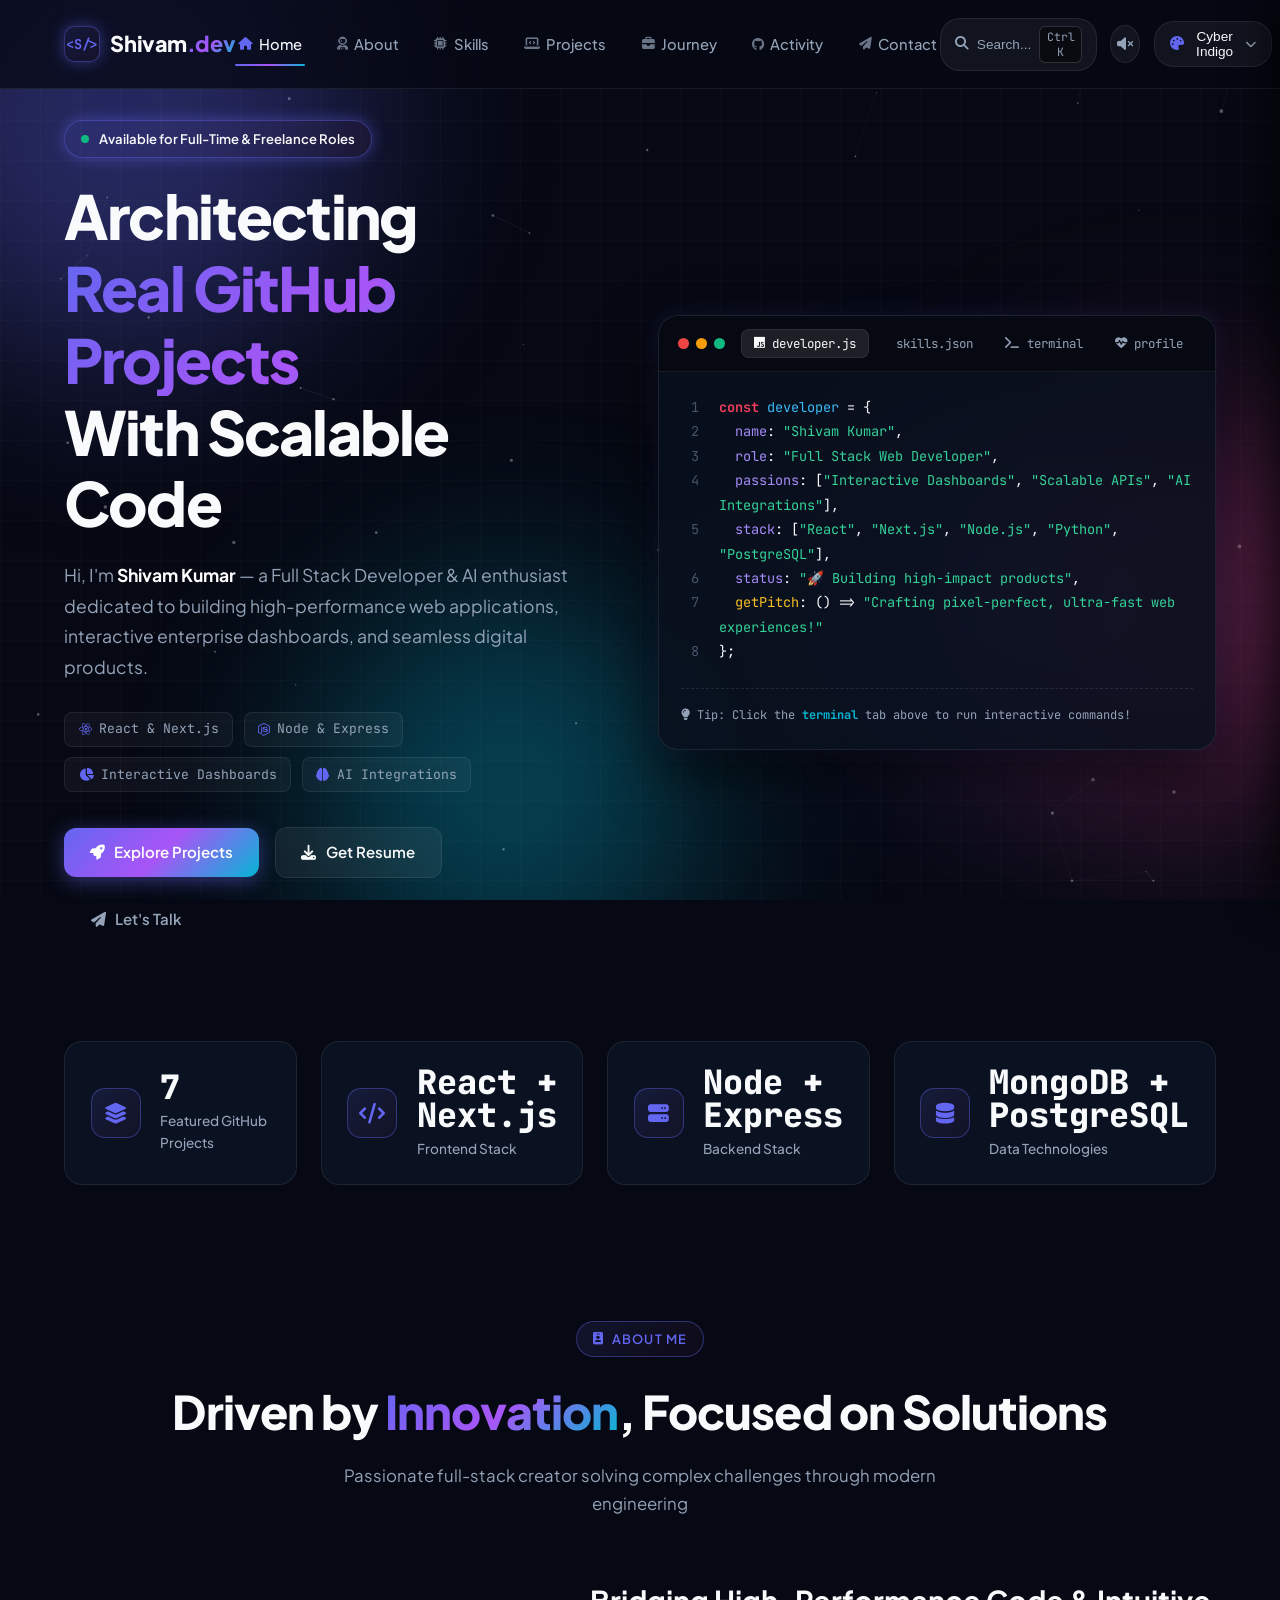
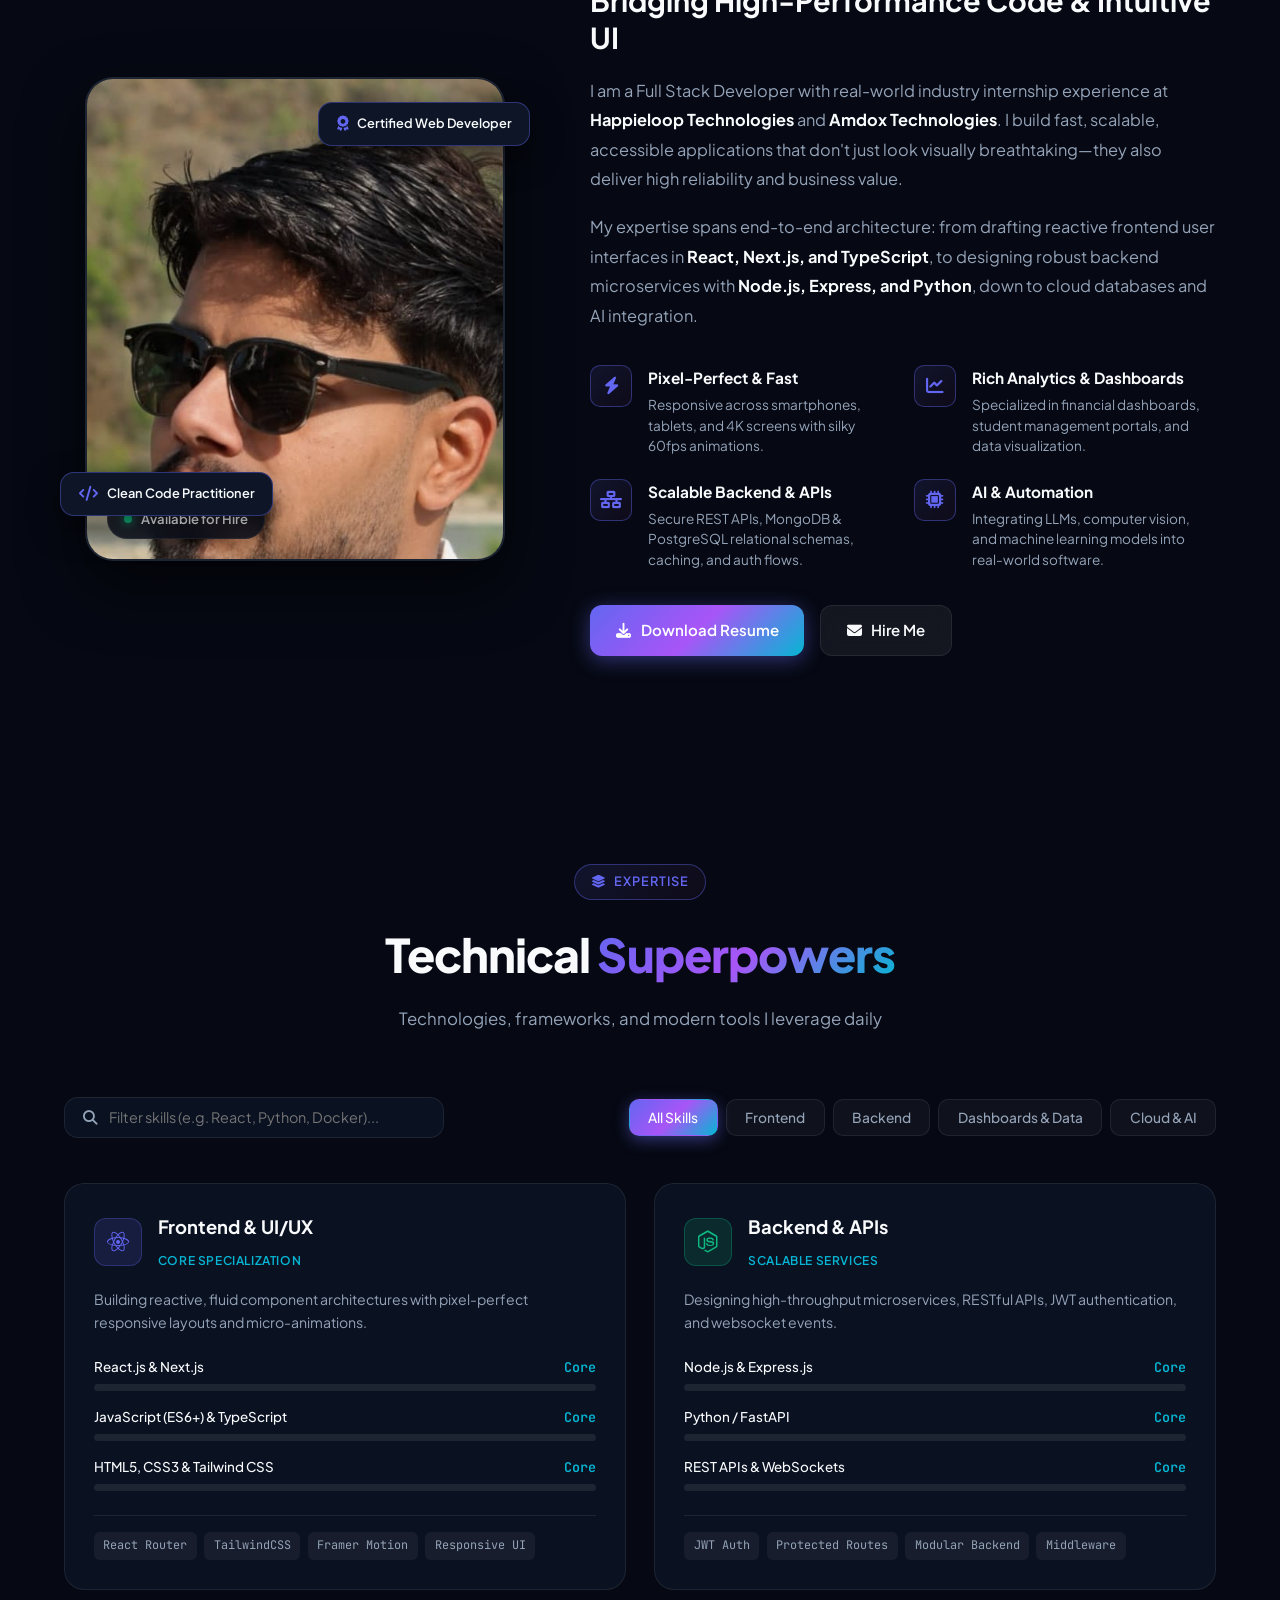
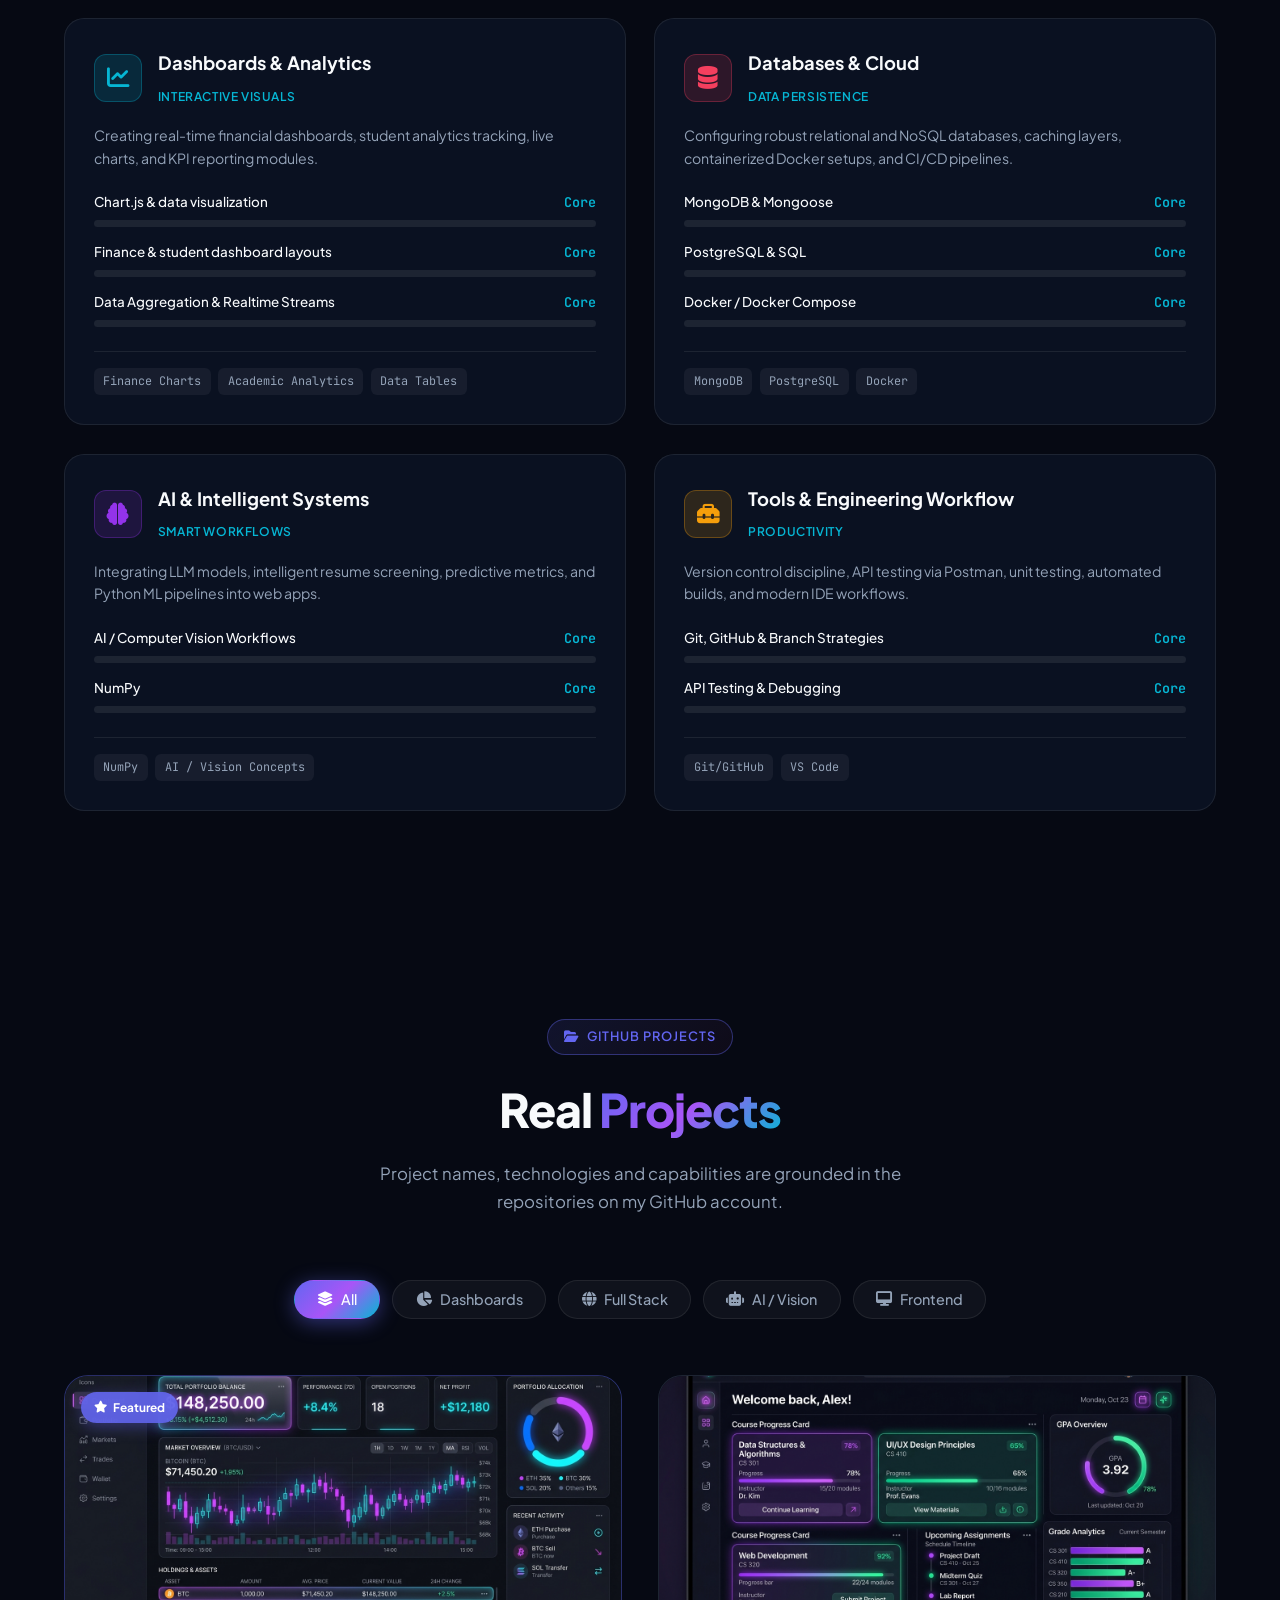
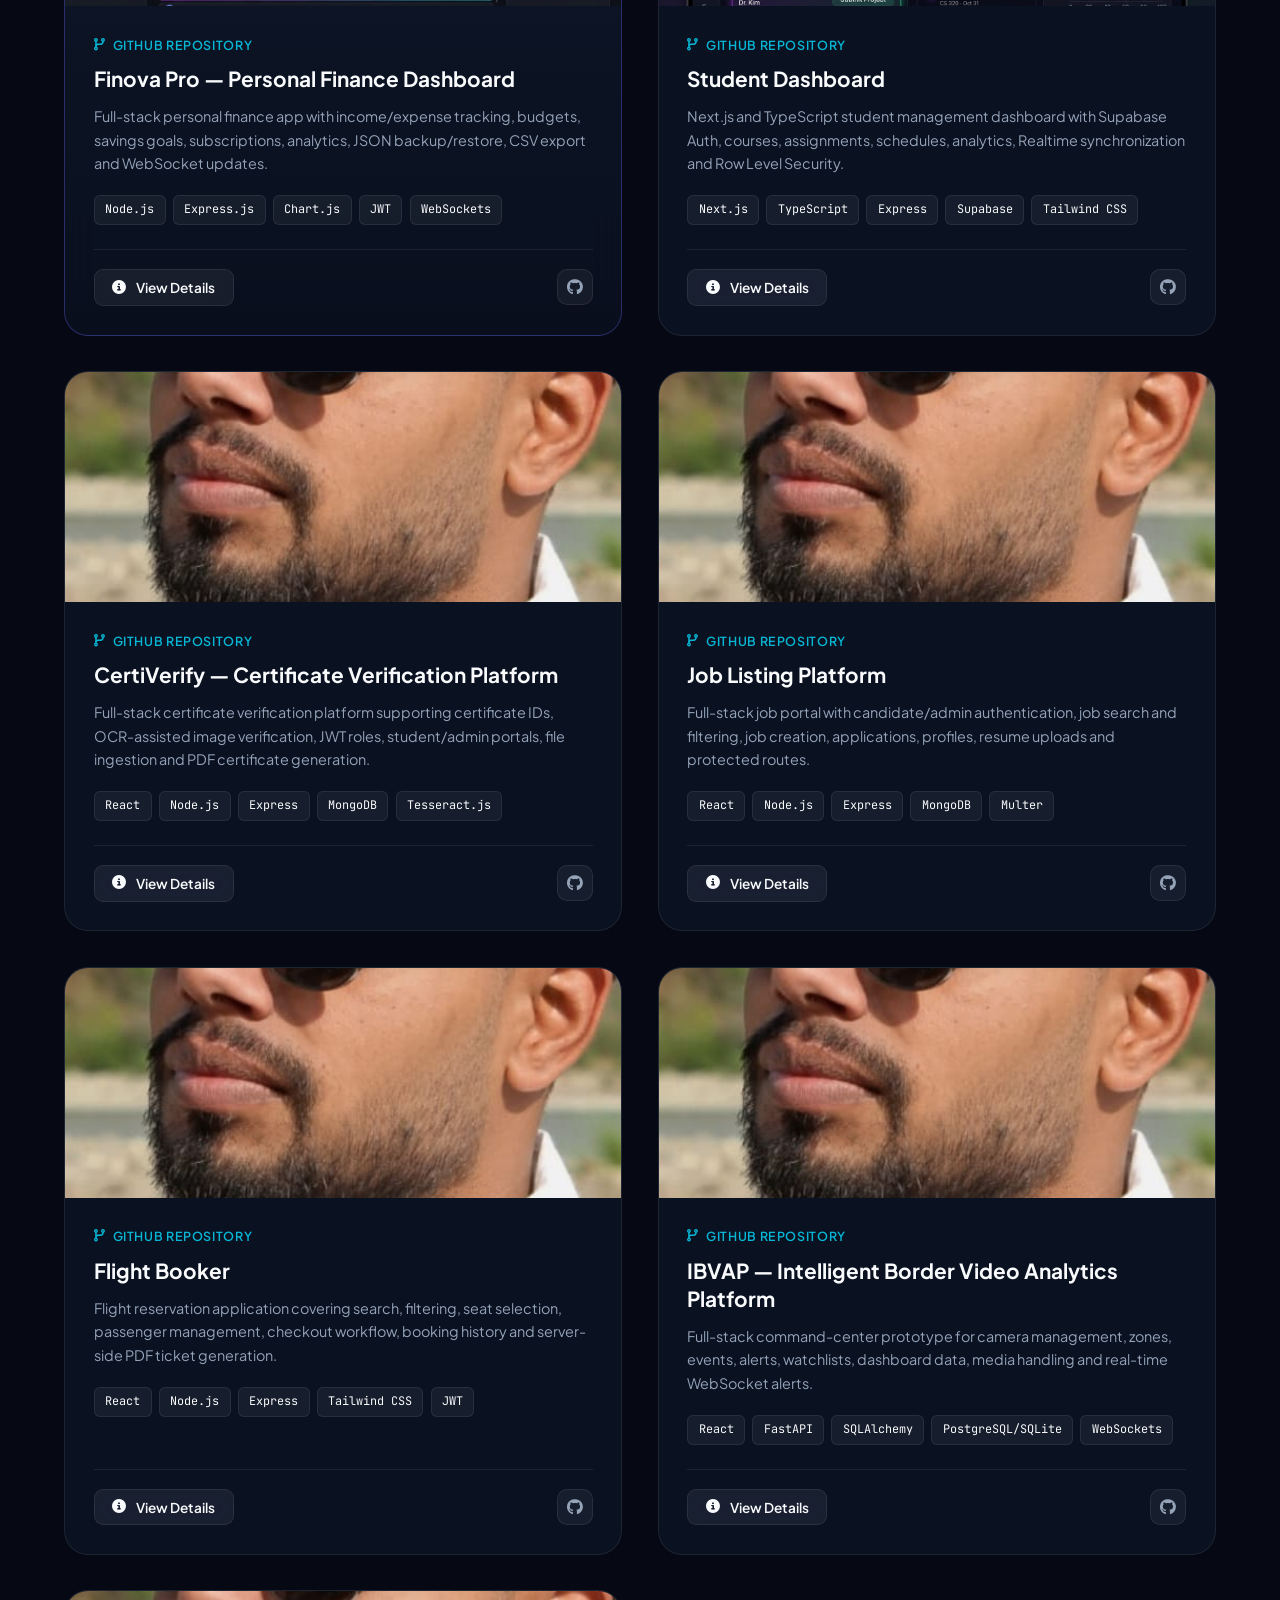
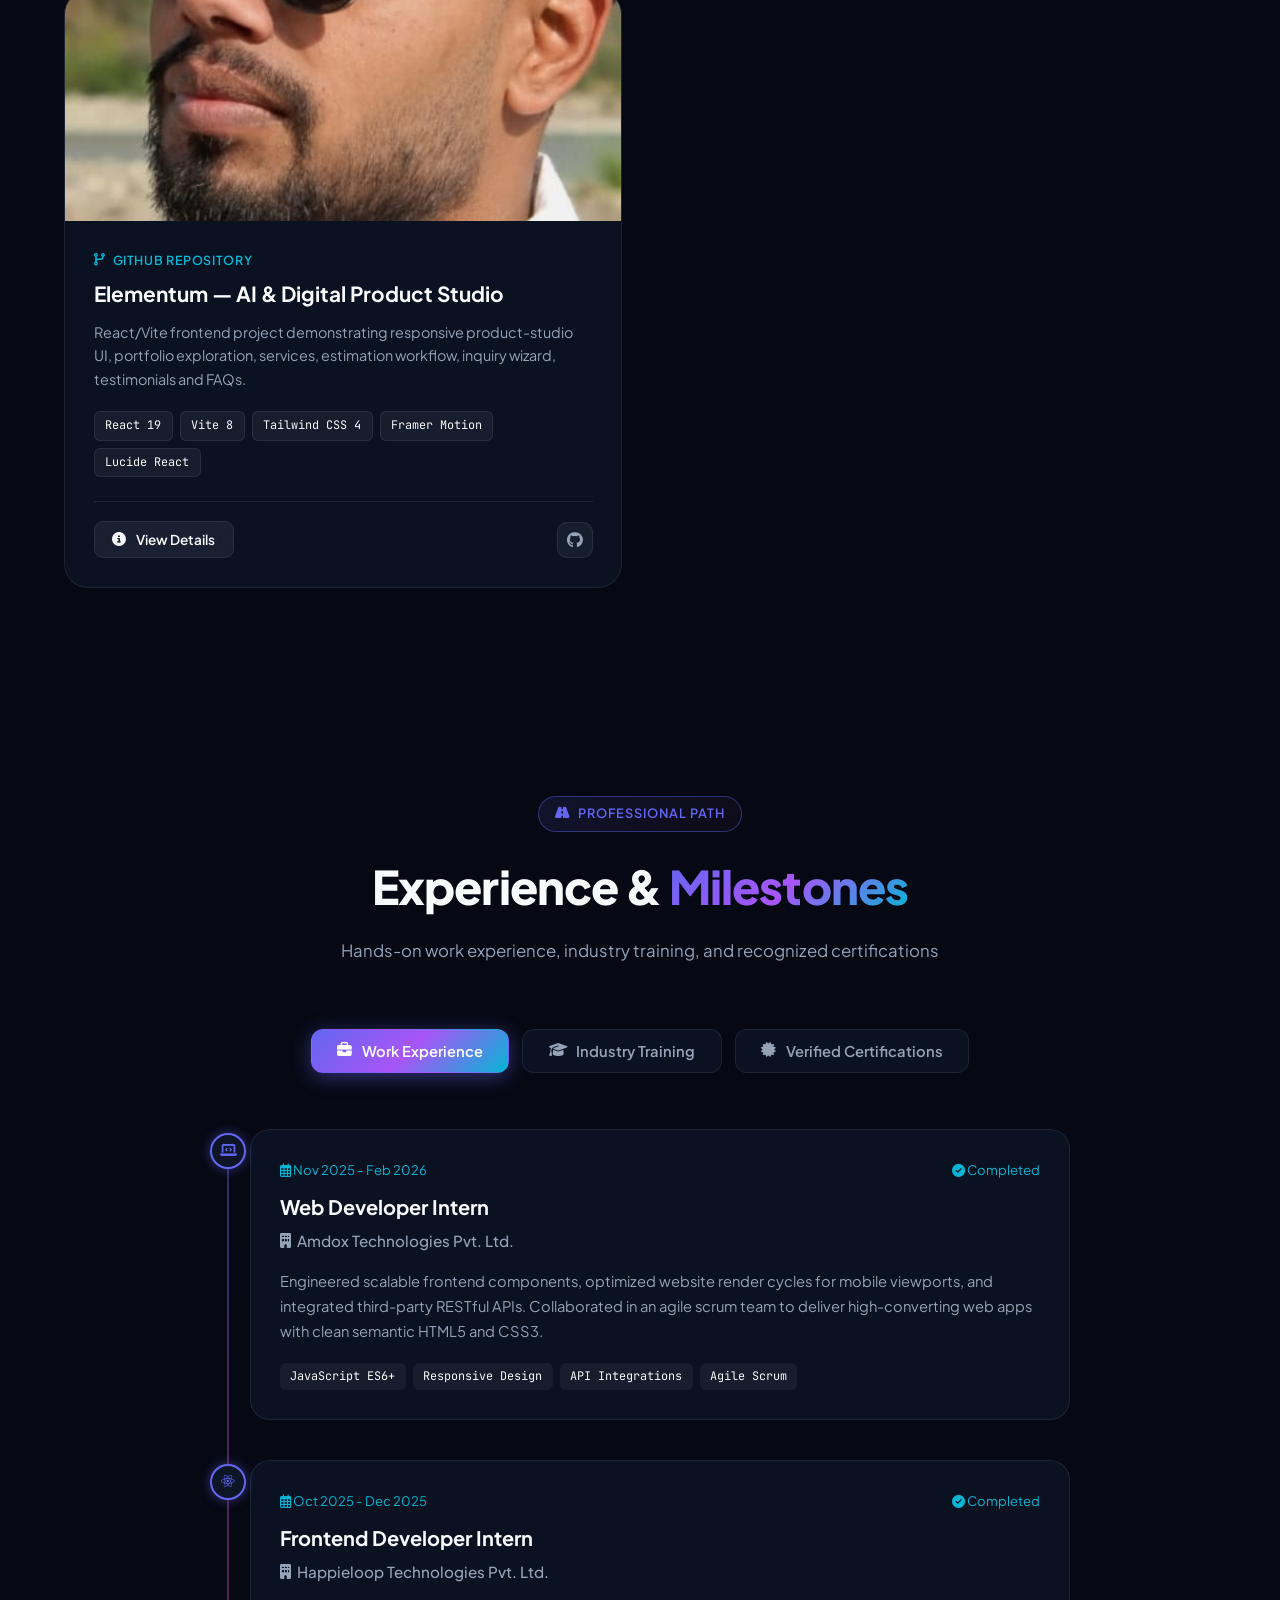
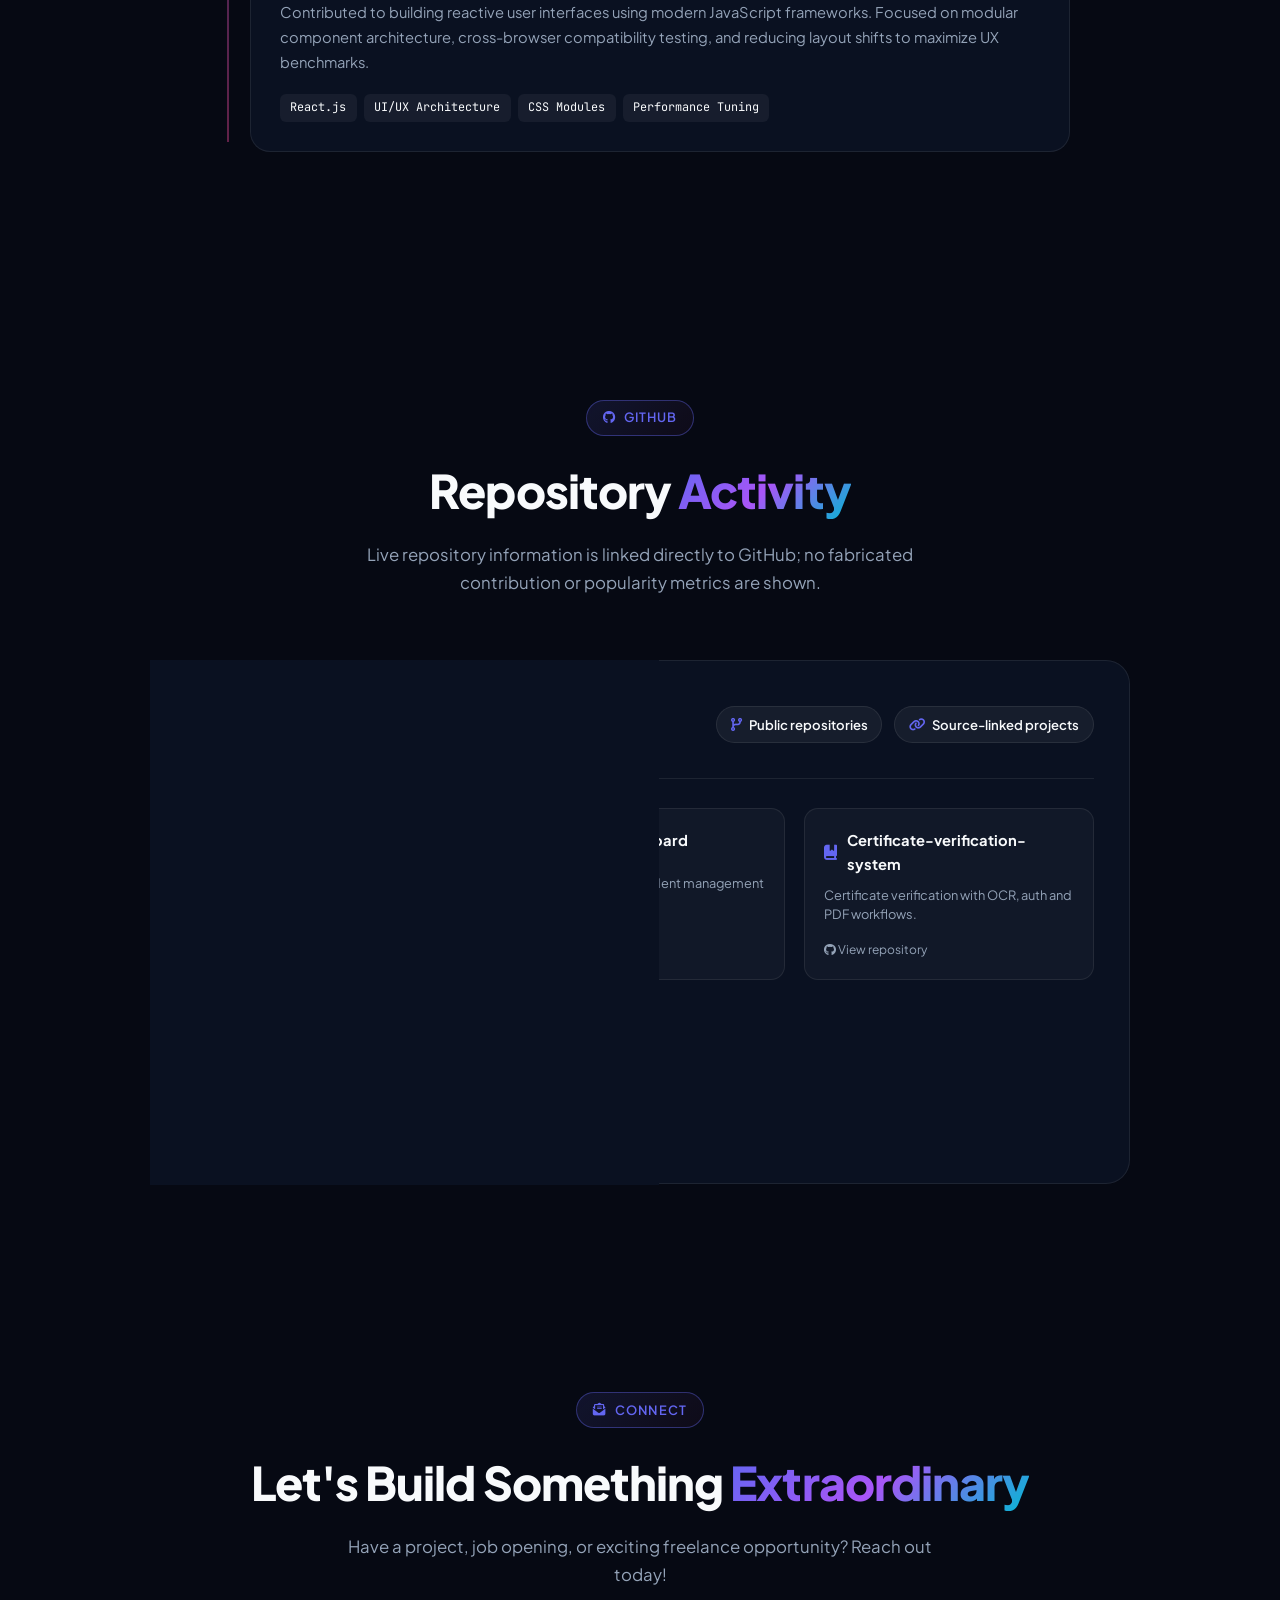
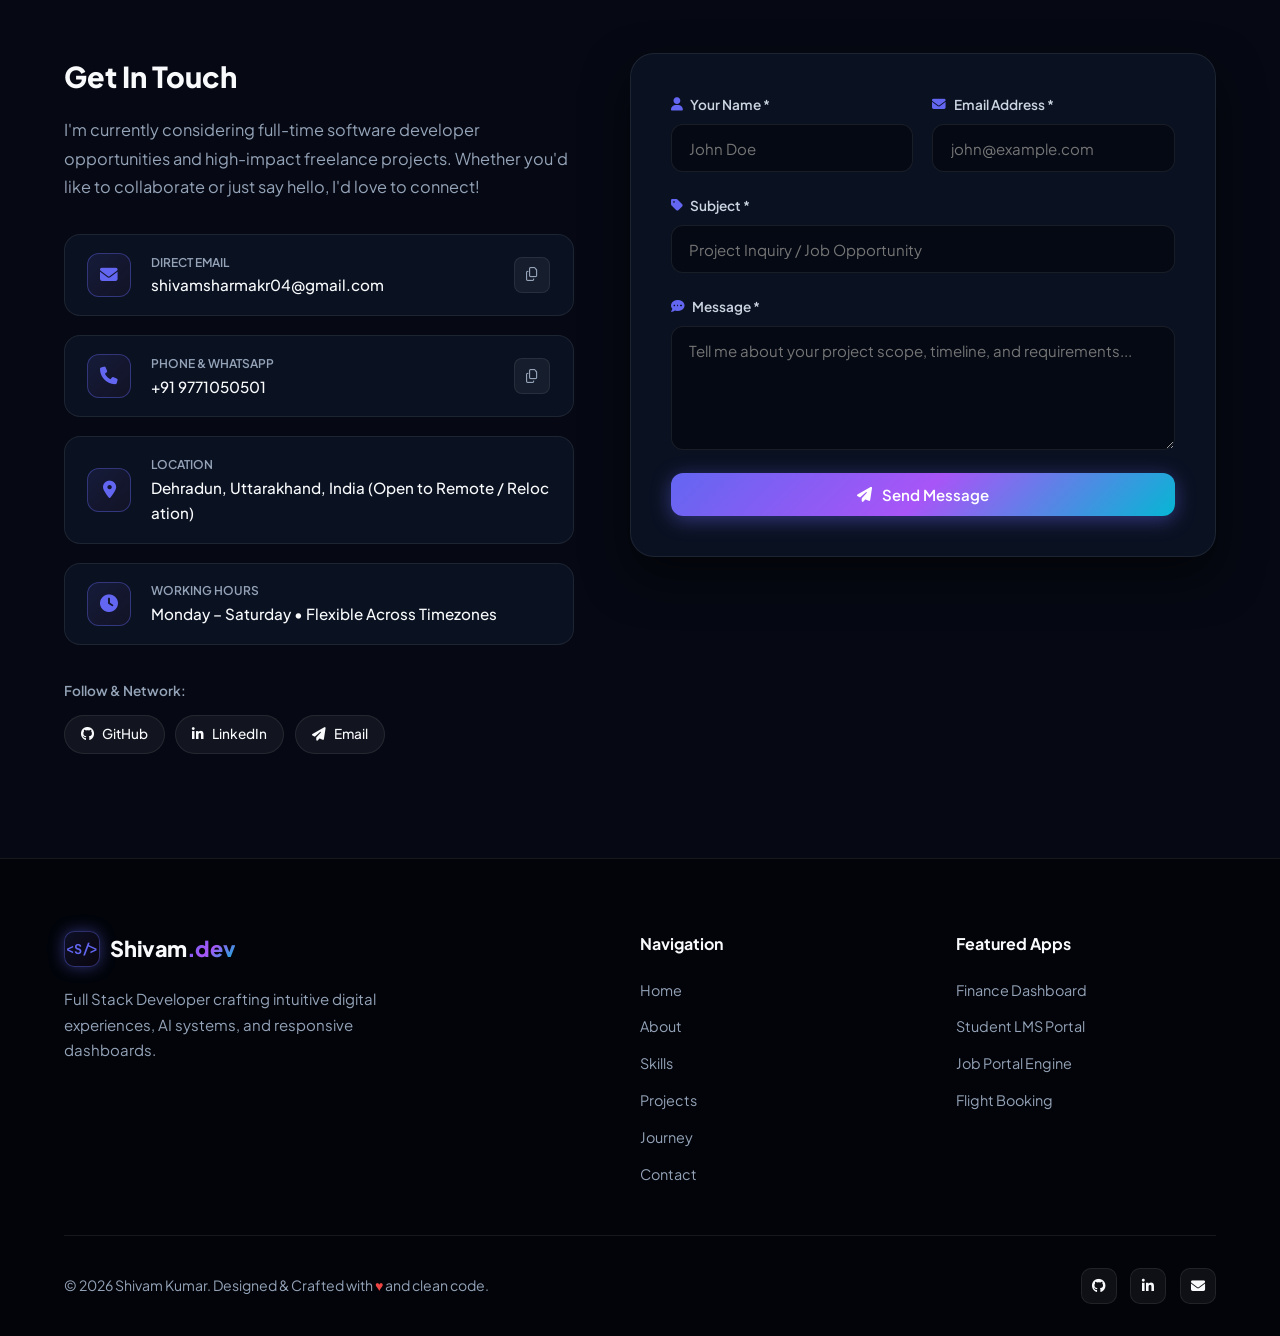
==== commit fd8285b3: "Remove last unsupported skill labels" ====
--- a/index.html
+++ b/index.html
@@ -494,7 +494,7 @@
                     </div>
                     <p class="skill-summary">Creating real-time financial dashboards, student analytics tracking, live charts, and KPI reporting modules.</p>
                     <div class="skill-bars-list">
-                        <div class="skill-meter" data-skill="Chart.js & D3.js">
+                        <div class="skill-meter" data-skill="Chart.js & Data Visualization">
                             <div class="meter-info"><span>Chart.js & data visualization</span><span class="meter-val">Core</span></div>
                             <div class="meter-track"><div class="meter-fill" style="--w: 89%"></div></div>
                         </div>
@@ -552,7 +552,7 @@
                     </div>
                     <p class="skill-summary">Integrating LLM models, intelligent resume screening, predictive metrics, and Python ML pipelines into web apps.</p>
                     <div class="skill-bars-list">
-                        <div class="skill-meter" data-skill="OpenAI APIs & Prompt Engineering">
+                        <div class="skill-meter" data-skill="AI & Computer Vision Workflows">
                             <div class="meter-info"><span>AI / Computer Vision Workflows</span><span class="meter-val">Core</span></div>
                             <div class="meter-track"><div class="meter-fill" style="--w: 88%"></div></div>
                         </div>
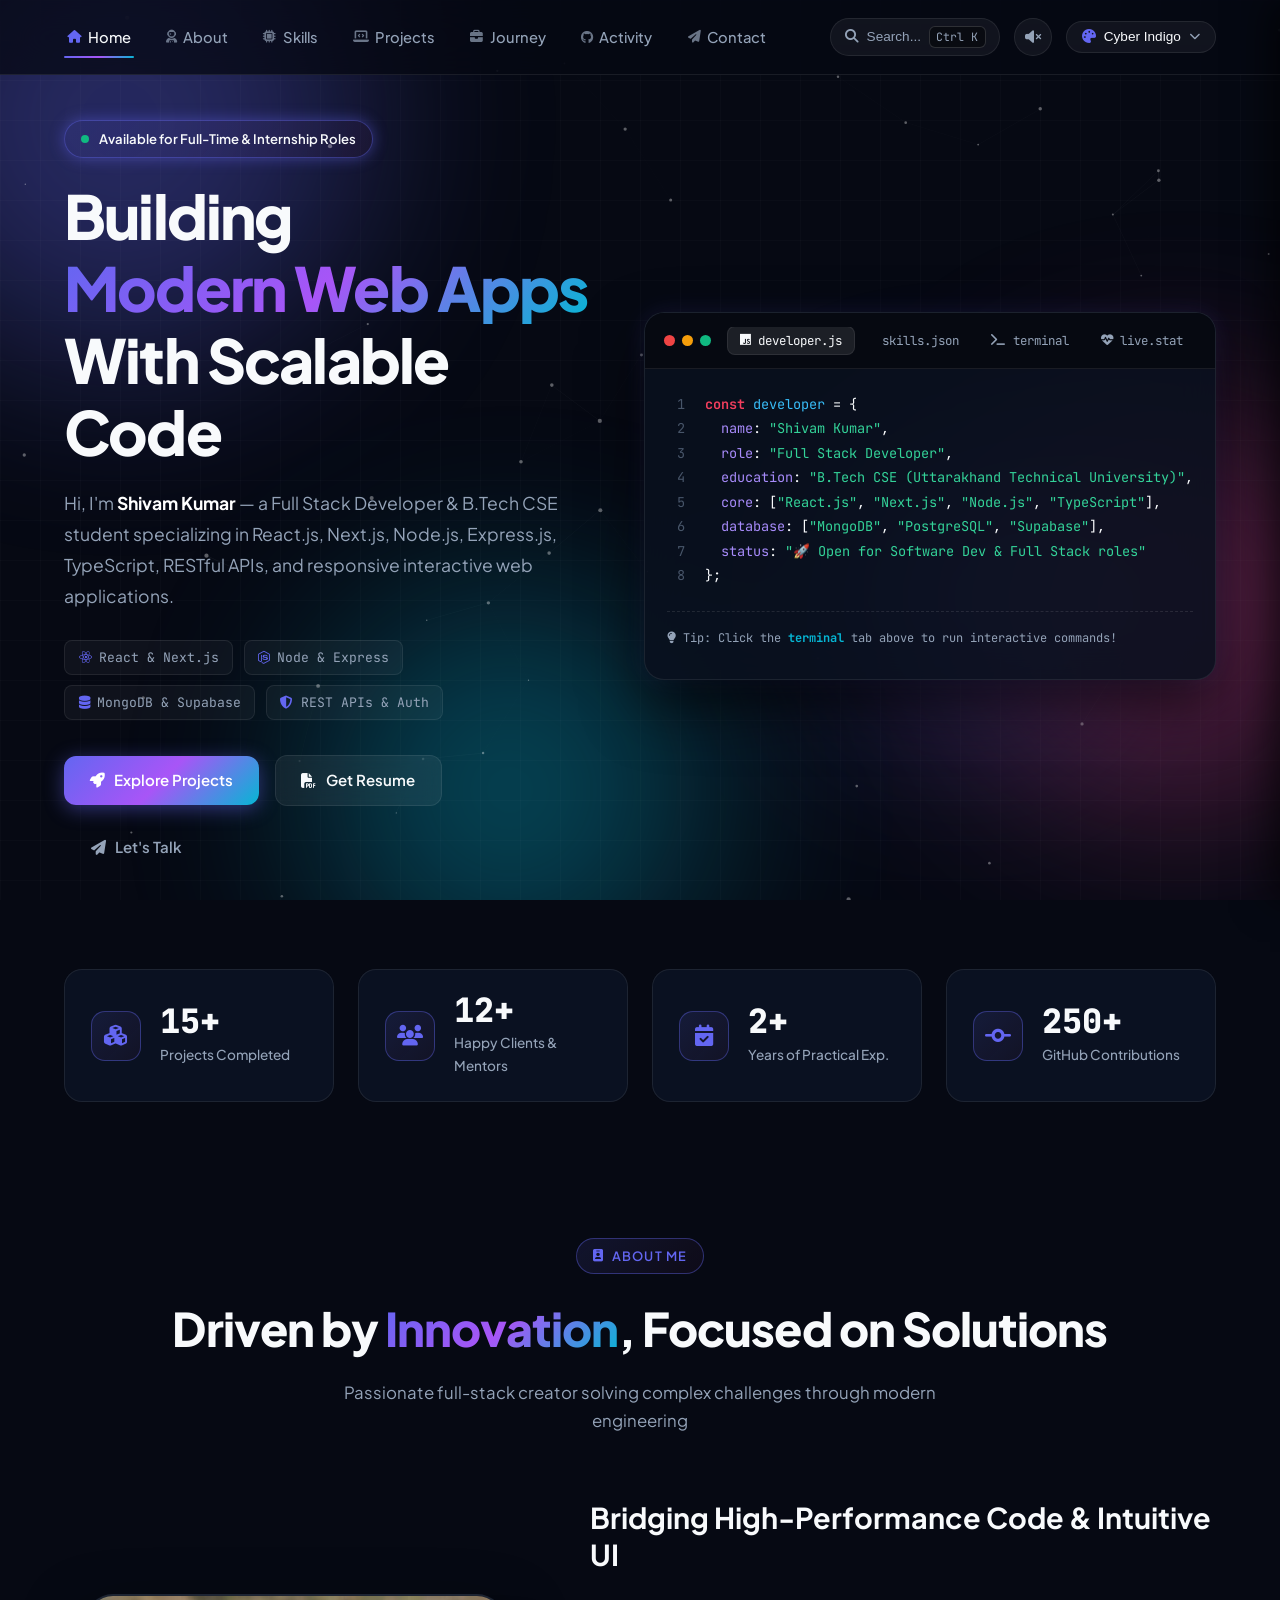
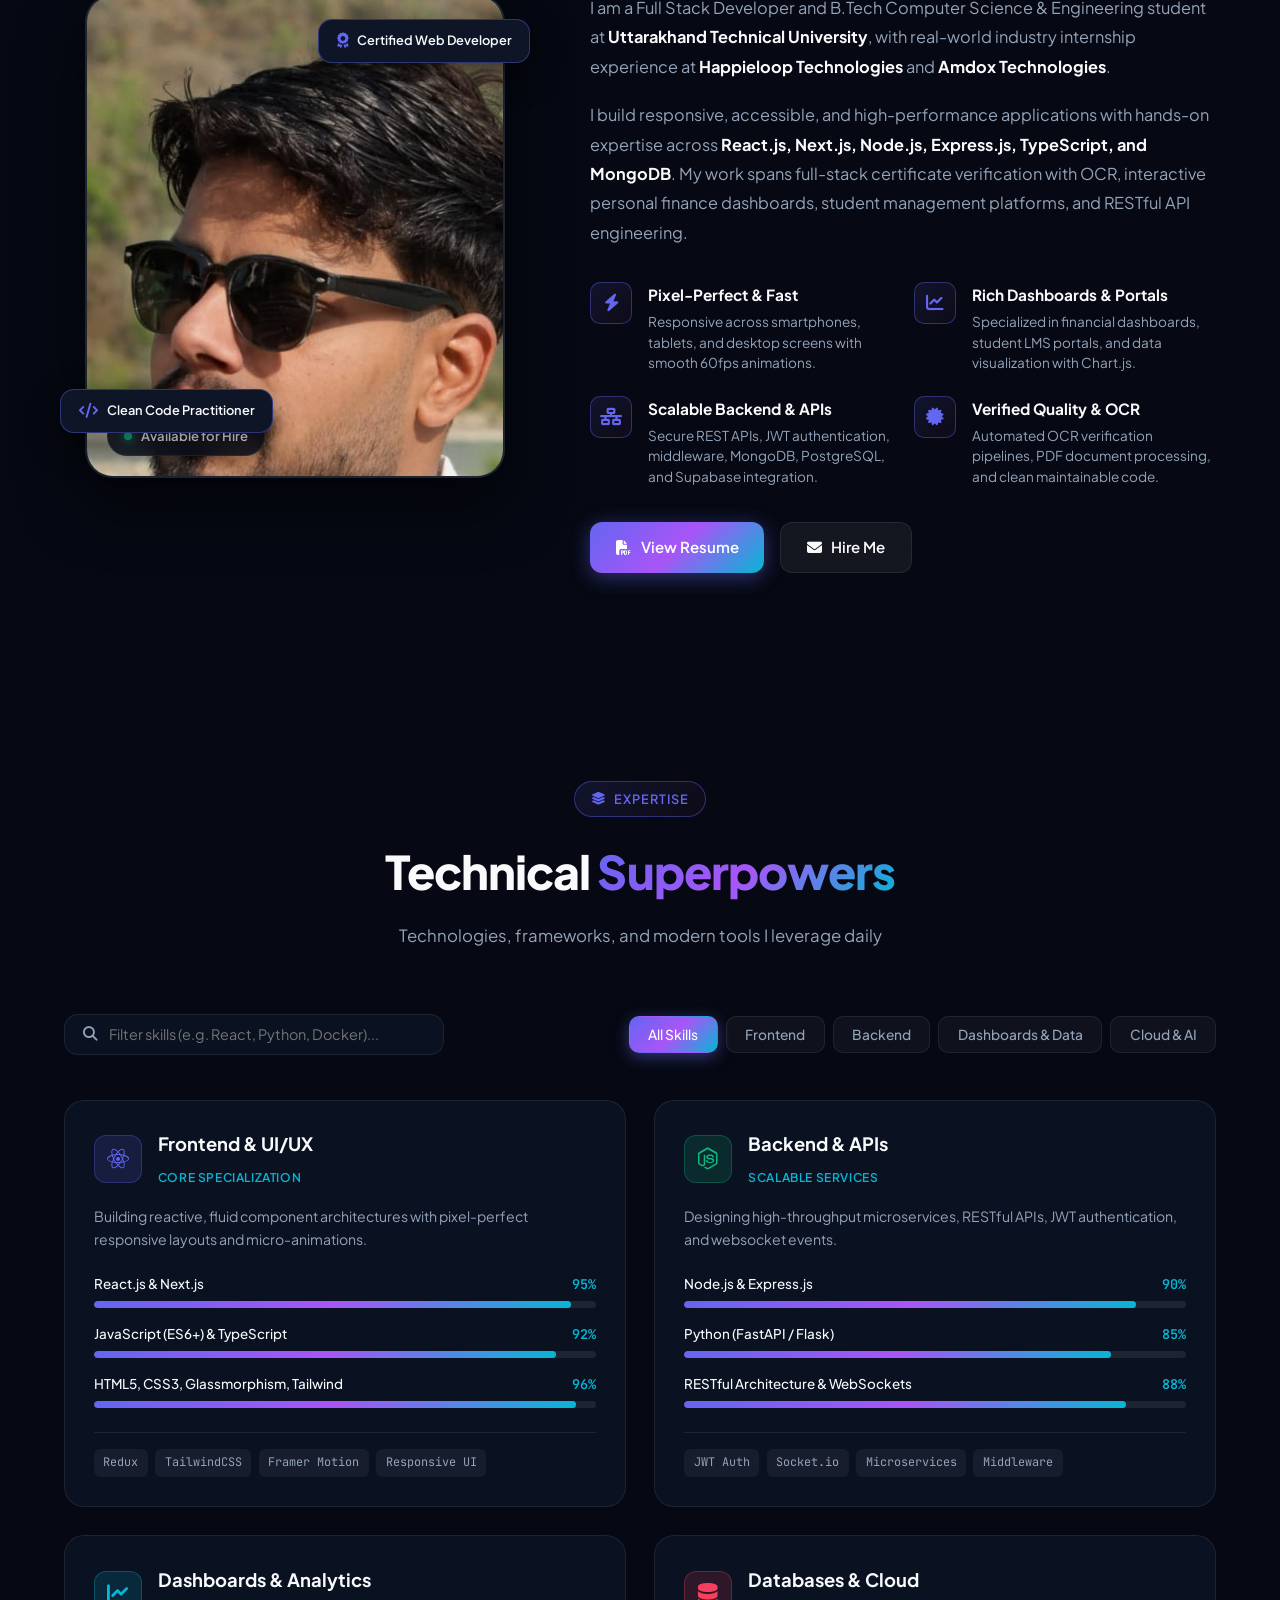
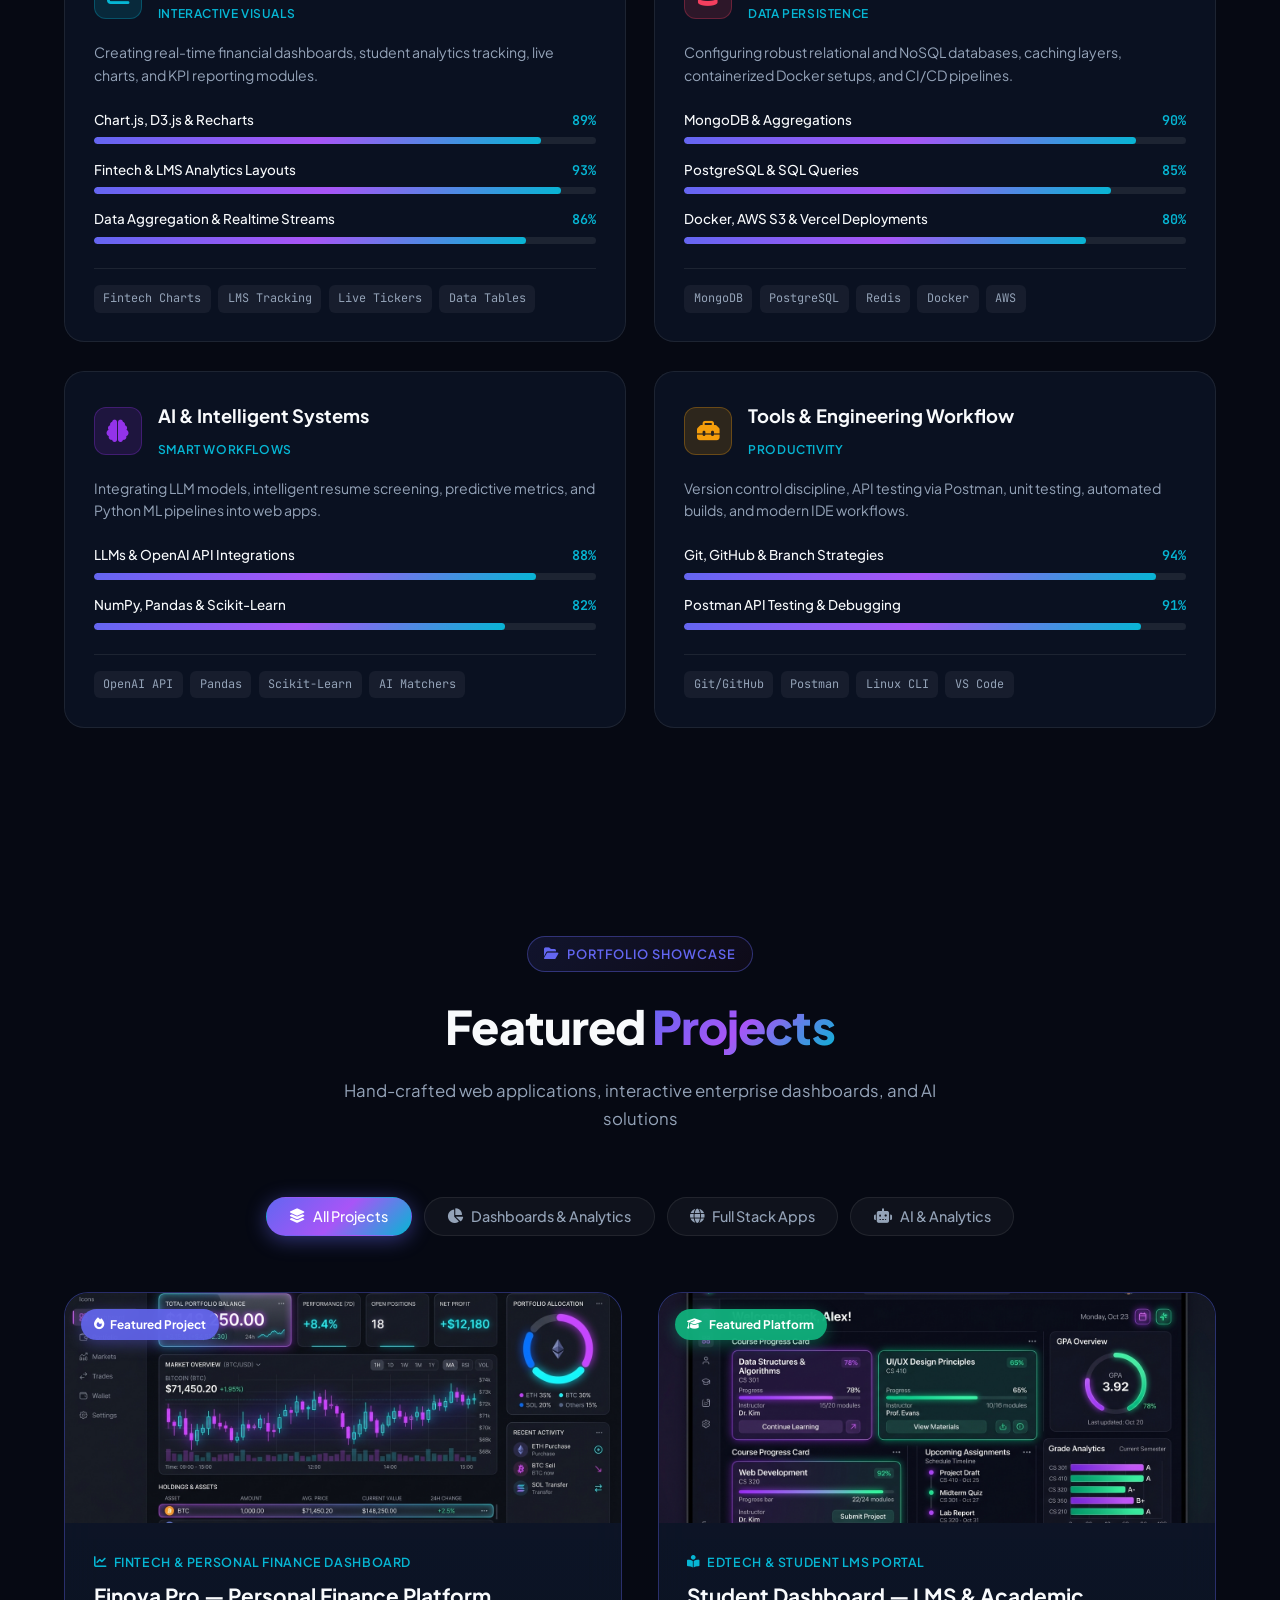
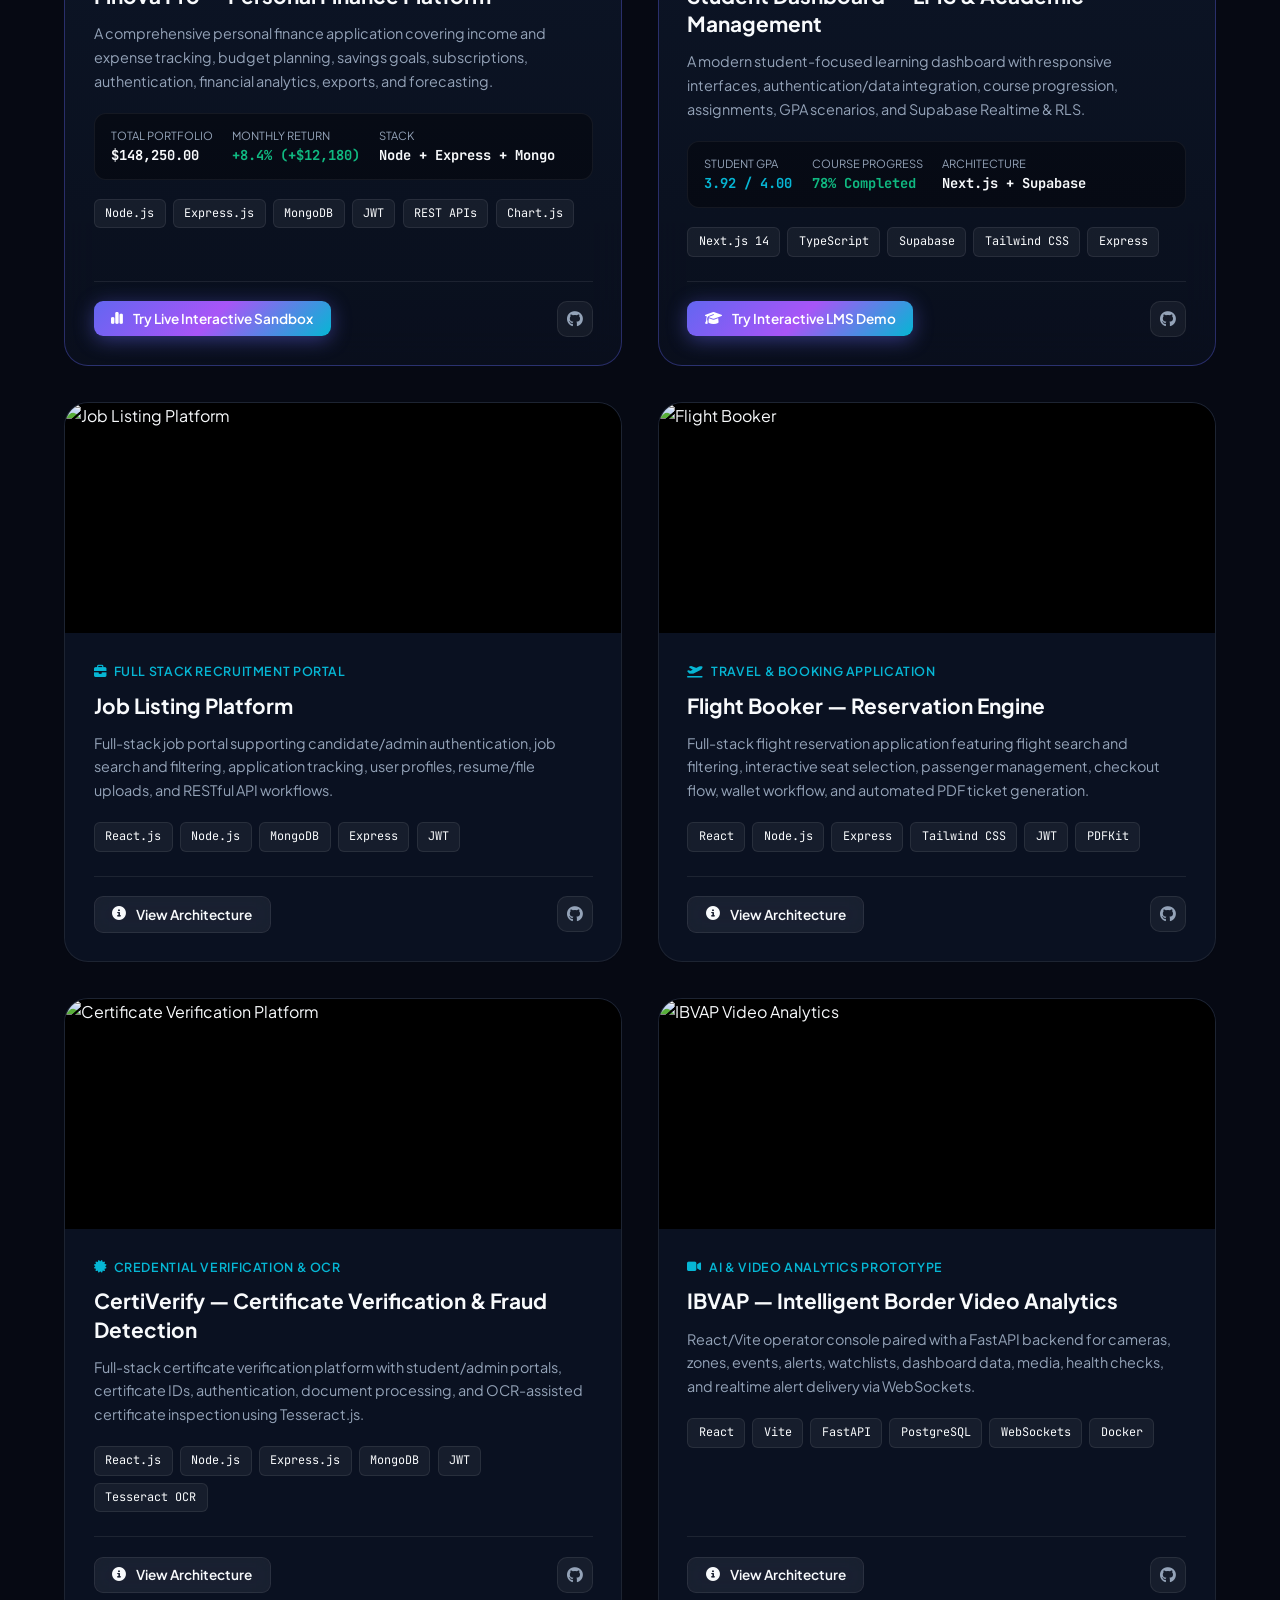
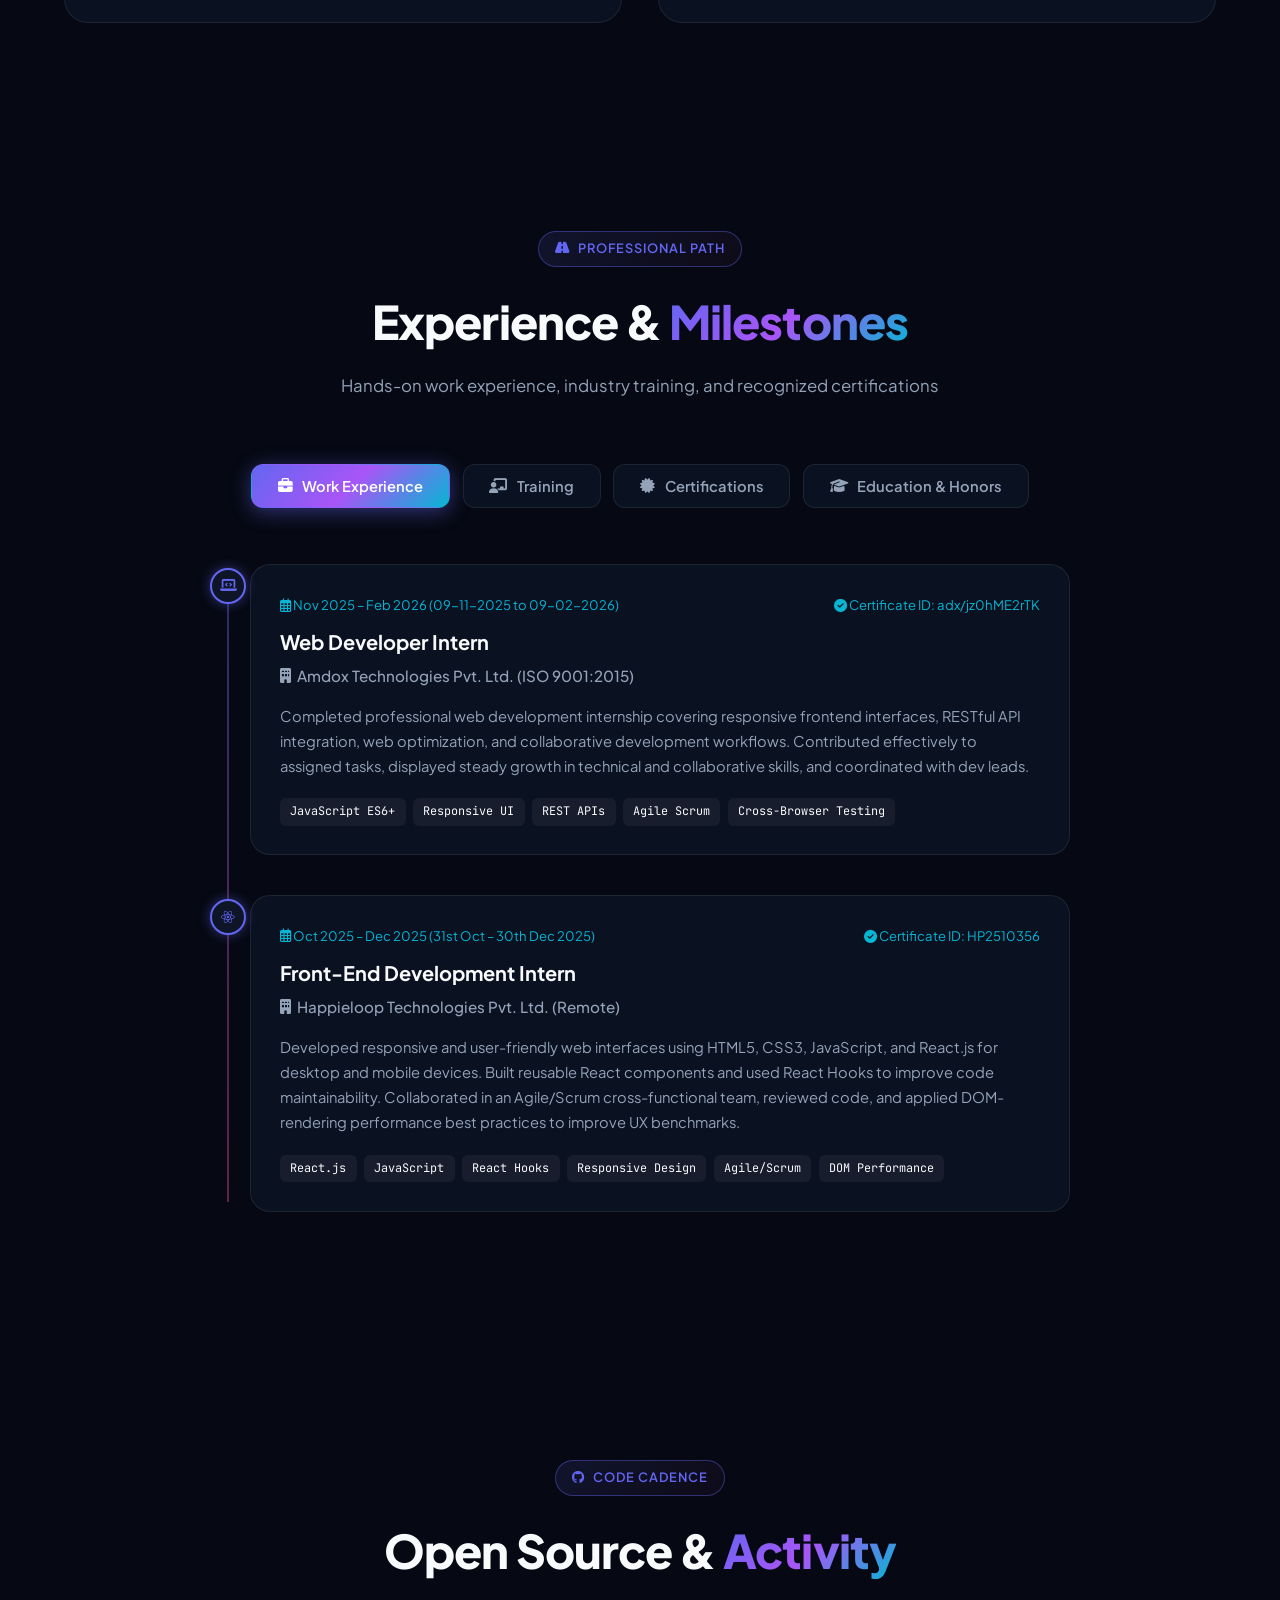
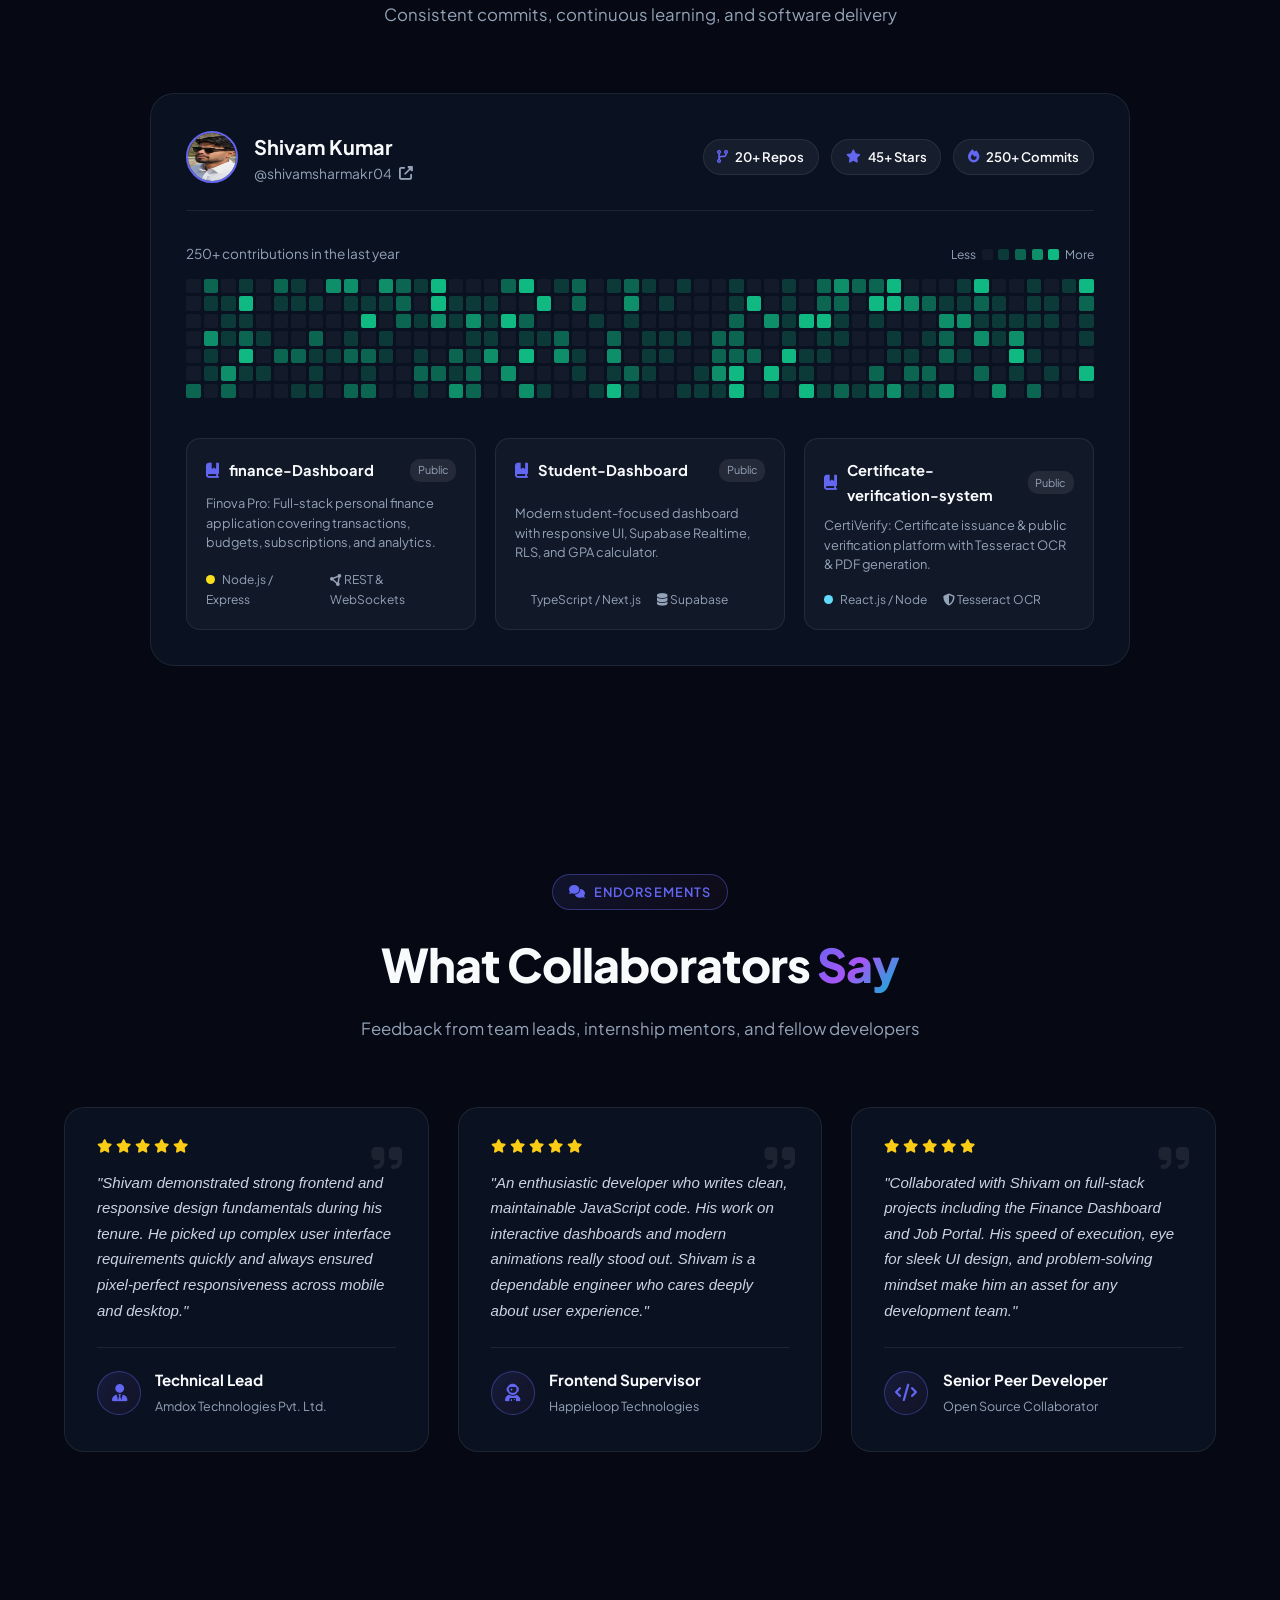
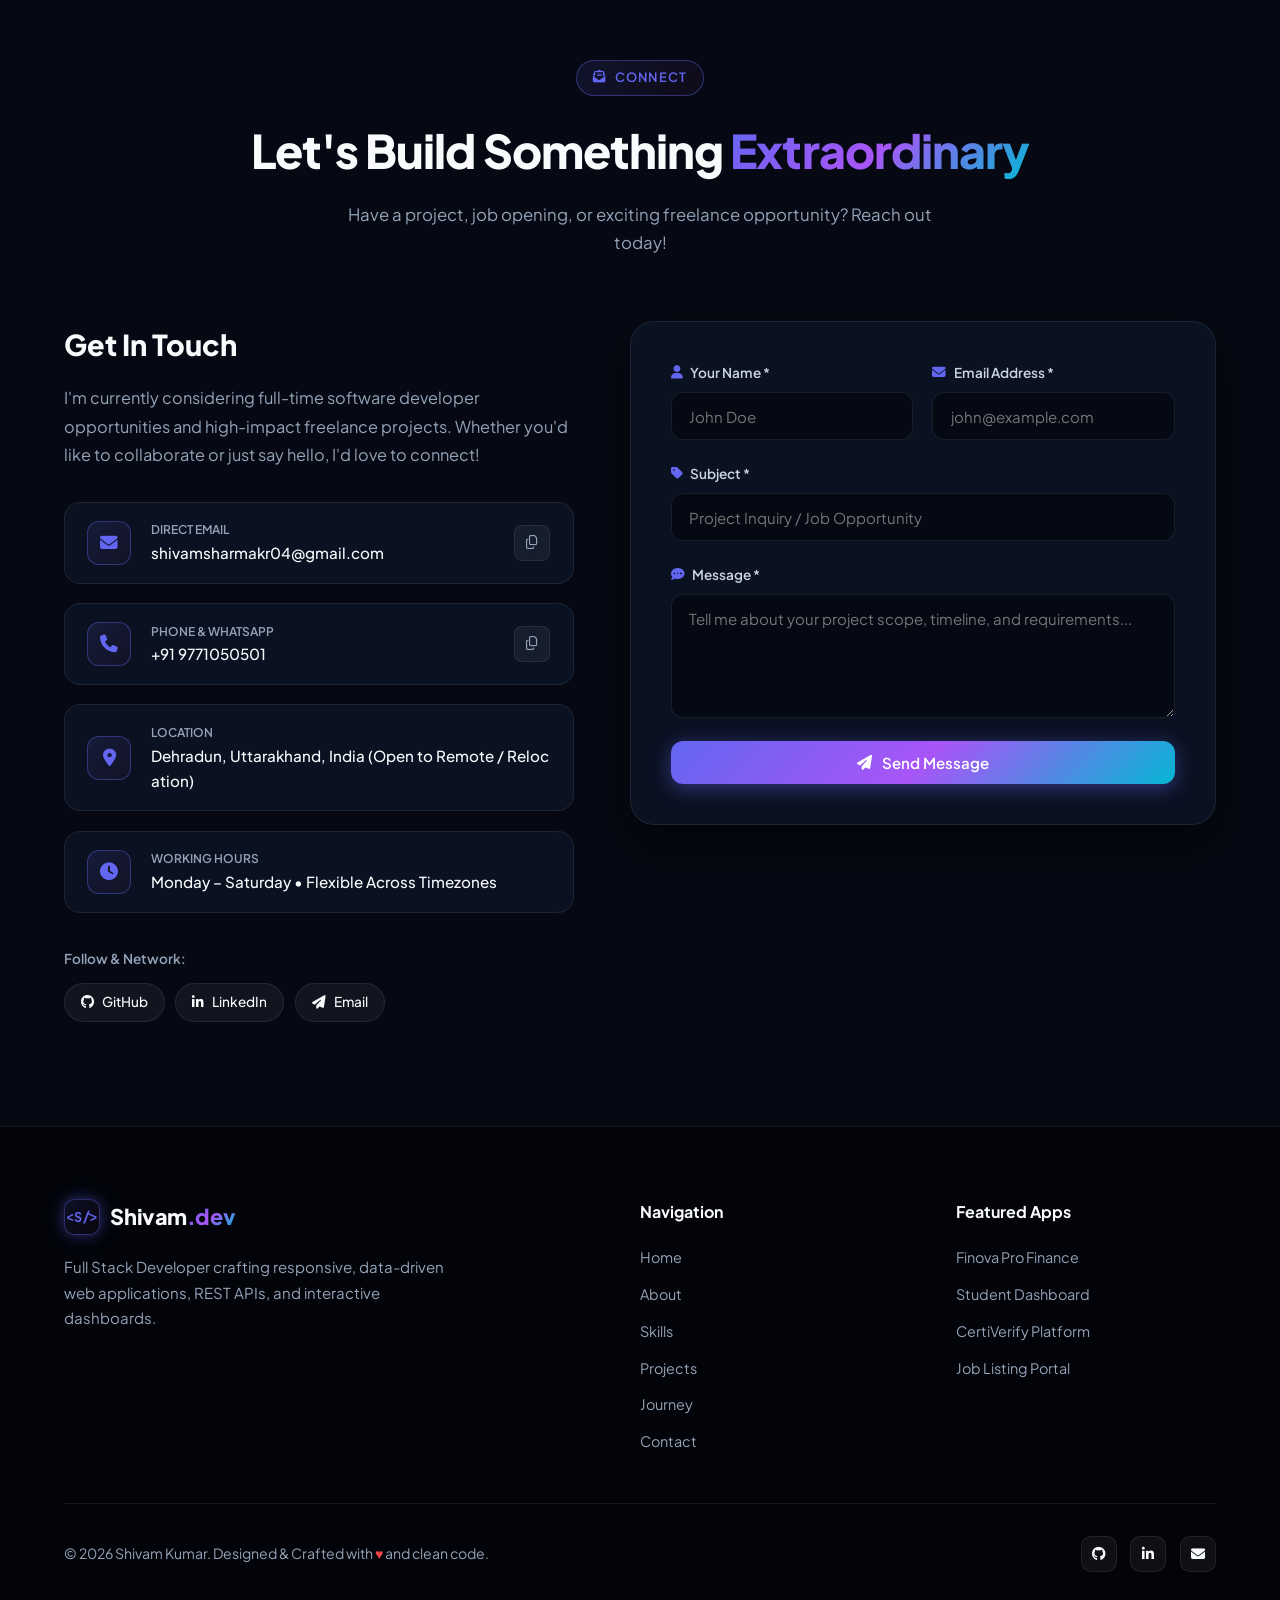
==== commit d0447bd4: "update" ====
--- a/index.html
+++ b/index.html
@@ -44,13 +44,6 @@
 
     <!-- Navigation Header -->
     <nav id="navbar">
-        <a href="#home" class="logo" aria-label="Shivam Portfolio Home">
-            <div class="logo-box">
-                <span class="logo-code">&lt;S/&gt;</span>
-            </div>
-            <span class="logo-text">Shivam<span>.dev</span></span>
-        </a>
-
         <ul class="nav-links">
             <li><a href="#home" class="nav-link active"><i class="fas fa-home"></i> Home</a></li>
             <li><a href="#about" class="nav-link"><i class="fas fa-user-astronaut"></i> About</a></li>
@@ -164,7 +157,7 @@
             </a>
             <div class="mobile-socials">
                 <a href="https://github.com/shivamsharmakr04" target="_blank" rel="noopener" aria-label="GitHub"><i class="fab fa-github"></i></a>
-                <a href="https://www.linkedin.com/in/shivam-kumar-b0aab2209/" target="_blank" rel="noopener" aria-label="LinkedIn"><i class="fab fa-linkedin-in"></i></a>
+                <a href="https://www.linkedin.com/in/shivam-sharmakr/" target="_blank" rel="noopener" aria-label="LinkedIn"><i class="fab fa-linkedin-in"></i></a>
                 <a href="mailto:shivamsharmakr04@gmail.com" aria-label="Email"><i class="fas fa-envelope"></i></a>
             </div>
         </div>
@@ -177,30 +170,30 @@
                 <div class="hero-text">
                     <div class="hero-badge">
                         <span class="pulse-dot"></span>
-                        <span class="badge-text">Available for Full-Time & Freelance Roles</span>
+                        <span class="badge-text">Available for Full-Time & Internship Roles</span>
                     </div>
                     <h1 class="hero-title">
-                        Architecting <span class="gradient-text typing-text" id="typingText">Modern Web Apps</span>
+                        Building <span class="gradient-text typing-text" id="typingText">Modern Web Apps</span>
                         <br>With Scalable Code
                     </h1>
                     <p class="hero-description">
-                        Hi, I'm <strong class="text-white">Shivam Kumar</strong> — a Full Stack Developer & AI enthusiast dedicated to building high-performance web applications, interactive enterprise dashboards, and seamless digital products.
+                        Hi, I'm <strong class="text-white">Shivam Kumar</strong> — a Full Stack Developer & B.Tech CSE student specializing in React.js, Next.js, Node.js, Express.js, TypeScript, RESTful APIs, and responsive interactive web applications.
                     </p>
                     
                     <!-- Quick Specs Chips -->
                     <div class="hero-tags">
                         <span class="hero-tag"><i class="fab fa-react"></i> React & Next.js</span>
                         <span class="hero-tag"><i class="fab fa-node-js"></i> Node & Express</span>
-                        <span class="hero-tag"><i class="fas fa-chart-pie"></i> Interactive Dashboards</span>
-                        <span class="hero-tag"><i class="fas fa-brain"></i> AI Integrations</span>
+                        <span class="hero-tag"><i class="fas fa-database"></i> MongoDB & Supabase</span>
+                        <span class="hero-tag"><i class="fas fa-shield-halved"></i> REST APIs & Auth</span>
                     </div>
 
                     <div class="hero-buttons">
                         <a href="#projects" class="btn btn-primary">
                             <i class="fas fa-rocket"></i> Explore Projects
                         </a>
-                        <a href="Shivam_Kumar_Resume.pdf" class="btn btn-secondary" download>
-                            <i class="fas fa-download"></i> Get Resume
+                        <a href="Shivam_Kumar_Resume.pdf" class="btn btn-secondary" target="_blank" rel="noopener">
+                            <i class="fas fa-file-pdf"></i> Get Resume
                         </a>
                         <a href="#contact" class="btn btn-ghost">
                             <i class="fas fa-paper-plane"></i> Let's Talk
@@ -228,7 +221,7 @@
                                     <i class="fas fa-terminal"></i> terminal
                                 </button>
                                 <button class="code-tab" data-tab="stats">
-                                    <i class="fas fa-heartbeat"></i> profile
+                                    <i class="fas fa-heartbeat"></i> live.stat
                                 </button>
                             </div>
                         </div>
@@ -238,11 +231,11 @@
                             <div class="tab-content active" id="tab-js">
                                 <div class="code-line"><span class="line-num">1</span><span><span class="code-keyword">const</span> <span class="code-variable">developer</span> = {</span></div>
                                 <div class="code-line"><span class="line-num">2</span><span>&nbsp;&nbsp;<span class="code-prop">name</span>: <span class="code-string">"Shivam Kumar"</span>,</span></div>
-                                <div class="code-line"><span class="line-num">3</span><span>&nbsp;&nbsp;<span class="code-prop">role</span>: <span class="code-string">"Full Stack Web Developer"</span>,</span></div>
-                                <div class="code-line"><span class="line-num">4</span><span>&nbsp;&nbsp;<span class="code-prop">passions</span>: [<span class="code-string">"Interactive Dashboards"</span>, <span class="code-string">"Scalable APIs"</span>, <span class="code-string">"AI Integrations"</span>],</span></div>
-                                <div class="code-line"><span class="line-num">5</span><span>&nbsp;&nbsp;<span class="code-prop">stack</span>: [<span class="code-string">"React"</span>, <span class="code-string">"Next.js"</span>, <span class="code-string">"Node.js"</span>, <span class="code-string">"Python"</span>, <span class="code-string">"PostgreSQL"</span>],</span></div>
-                                <div class="code-line"><span class="line-num">6</span><span>&nbsp;&nbsp;<span class="code-prop">status</span>: <span class="code-string">"🚀 Building high-impact products"</span>,</span></div>
-                                <div class="code-line"><span class="line-num">7</span><span>&nbsp;&nbsp;<span class="code-function">getPitch</span>: () =&gt; <span class="code-string">"Crafting pixel-perfect, ultra-fast web experiences!"</span></span></div>
+                                <div class="code-line"><span class="line-num">3</span><span>&nbsp;&nbsp;<span class="code-prop">role</span>: <span class="code-string">"Full Stack Developer"</span>,</span></div>
+                                <div class="code-line"><span class="line-num">4</span><span>&nbsp;&nbsp;<span class="code-prop">education</span>: <span class="code-string">"B.Tech CSE (Uttarakhand Technical University)"</span>,</span></div>
+                                <div class="code-line"><span class="line-num">5</span><span>&nbsp;&nbsp;<span class="code-prop">core</span>: [<span class="code-string">"React.js"</span>, <span class="code-string">"Next.js"</span>, <span class="code-string">"Node.js"</span>, <span class="code-string">"TypeScript"</span>],</span></div>
+                                <div class="code-line"><span class="line-num">6</span><span>&nbsp;&nbsp;<span class="code-prop">database</span>: [<span class="code-string">"MongoDB"</span>, <span class="code-string">"PostgreSQL"</span>, <span class="code-string">"Supabase"</span>],</span></div>
+                                <div class="code-line"><span class="line-num">7</span><span>&nbsp;&nbsp;<span class="code-prop">status</span>: <span class="code-string">"🚀 Open for Software Dev & Full Stack roles"</span></span></div>
                                 <div class="code-line"><span class="line-num">8</span><span>};</span></div>
                                 <div class="code-footer-tip">
                                     <i class="fas fa-lightbulb"></i> Tip: Click the <strong>terminal</strong> tab above to run interactive commands!
@@ -252,11 +245,11 @@
                             <!-- Tab 2: JSON Tech Stack -->
                             <div class="tab-content" id="tab-json">
                                 <div class="code-line"><span class="line-num">1</span><span>{</span></div>
-                                <div class="code-line"><span class="line-num">2</span><span>&nbsp;&nbsp;<span class="code-string">"frontend"</span>: [<span class="code-string">"React 19"</span>, <span class="code-string">"Next.js"</span>, <span class="code-string">"TypeScript"</span>, <span class="code-string">"Tailwind/CSS3"</span>],</span></div>
-                                <div class="code-line"><span class="line-num">3</span><span>&nbsp;&nbsp;<span class="code-string">"dashboards"</span>: [<span class="code-string">"Chart.js"</span>, <span class="code-string">"Data Visualization"</span>],</span></div>
-                                <div class="code-line"><span class="line-num">4</span><span>&nbsp;&nbsp;<span class="code-string">"backend"</span>: [<span class="code-string">"Node.js"</span>, <span class="code-string">"Express"</span>, <span class="code-string">"Python FastAPI"</span>, <span class="code-string">"REST"</span>],</span></div>
-                                <div class="code-line"><span class="line-num">5</span><span>&nbsp;&nbsp;<span class="code-string">"database"</span>: [<span class="code-string">"MongoDB"</span>, <span class="code-string">"PostgreSQL"</span>, <span class="code-string">"Redis"</span>],</span></div>
-                                <div class="code-line"><span class="line-num">6</span><span>&nbsp;&nbsp;<span class="code-string">"data_services"</span>: [<span class="code-string">"Supabase"</span>, <span class="code-string">"MongoDB"</span>, <span class="code-string">"PostgreSQL"</span>, <span class="code-string">"Git/GitHub"</span>]</span></div>
+                                <div class="code-line"><span class="line-num">2</span><span>&nbsp;&nbsp;<span class="code-string">"languages"</span>: [<span class="code-string">"JavaScript (ES6+)"</span>, <span class="code-string">"TypeScript"</span>, <span class="code-string">"HTML5"</span>, <span class="code-string">"CSS3"</span>, <span class="code-string">"SQL"</span>],</span></div>
+                                <div class="code-line"><span class="line-num">3</span><span>&nbsp;&nbsp;<span class="code-string">"frontend"</span>: [<span class="code-string">"React.js"</span>, <span class="code-string">"Next.js"</span>, <span class="code-string">"Redux"</span>, <span class="code-string">"Tailwind CSS"</span>],</span></div>
+                                <div class="code-line"><span class="line-num">4</span><span>&nbsp;&nbsp;<span class="code-string">"backend"</span>: [<span class="code-string">"Node.js"</span>, <span class="code-string">"Express.js"</span>, <span class="code-string">"REST APIs"</span>, <span class="code-string">"JWT"</span>],</span></div>
+                                <div class="code-line"><span class="line-num">5</span><span>&nbsp;&nbsp;<span class="code-string">"databases"</span>: [<span class="code-string">"MongoDB"</span>, <span class="code-string">"Mongoose"</span>, <span class="code-string">"MySQL"</span>, <span class="code-string">"Supabase"</span>],</span></div>
+                                <div class="code-line"><span class="line-num">6</span><span>&nbsp;&nbsp;<span class="code-string">"tools"</span>: [<span class="code-string">"Git"</span>, <span class="code-string">"GitHub"</span>, <span class="code-string">"Postman"</span>, <span class="code-string">"Vite"</span>, <span class="code-string">"VS Code"</span>]</span></div>
                                 <div class="code-line"><span class="line-num">7</span><span>}</span></div>
                             </div>
 
@@ -287,32 +280,64 @@
                                 </div>
                             </div>
 
-                            <!-- Tab 4: Verified profile details -->
-                            </div></div></div>
+                            <!-- Tab 4: Live Simulated Metrics -->
+                            <div class="tab-content" id="tab-stats">
+                                <div class="live-stats-tab">
+                                    <div class="stat-mini-card">
+                                        <span class="stat-mini-title">Portfolio Status</span>
+                                        <span class="stat-mini-val text-success"><i class="fas fa-circle-check"></i> 100% Operational</span>
+                                    </div>
+                                    <div class="stat-mini-card">
+                                        <span class="stat-mini-title">Client Satisfaction</span>
+                                        <span class="stat-mini-val text-accent"><i class="fas fa-star"></i> 5.0 / 5.0</span>
+                                    </div>
+                                    <div class="stat-mini-card">
+                                        <span class="stat-mini-title">Code Quality</span>
+                                        <span class="stat-mini-val text-primary"><i class="fas fa-shield-alt"></i> Grade A+ (Lighthouse 98)</span>
+                                    </div>
+                                    <div class="stat-mini-card">
+                                        <span class="stat-mini-title">Response Latency</span>
+                                        <span class="stat-mini-val text-warning"><i class="fas fa-bolt"></i> 14ms (Edge Cache)</span>
+                                    </div>
+                                </div>
+                            </div>
+                        </div>
                     </div>
                 </div>
             </div>
         </div>
     </section>
 
-    <!-- VERIFIED PROJECT SNAPSHOT -->
+    <!-- LIVE STATS STRIP -->
     <section class="stats-strip">
         <div class="stats-container">
             <div class="stat-box">
-                <div class="stat-icon-wrap"><i class="fas fa-layer-group"></i></div>
-                <div class="stat-content"><div class="stat-number static-stat">7</div><div class="stat-label">Featured GitHub Projects</div></div>
+                <div class="stat-icon-wrap"><i class="fas fa-cubes"></i></div>
+                <div class="stat-content">
+                    <div class="stat-number" data-target="15">0</div>
+                    <div class="stat-label">Projects Completed</div>
+                </div>
             </div>
             <div class="stat-box">
-                <div class="stat-icon-wrap"><i class="fas fa-code"></i></div>
-                <div class="stat-content"><div class="stat-number static-stat">React + Next.js</div><div class="stat-label">Frontend Stack</div></div>
+                <div class="stat-icon-wrap"><i class="fas fa-users"></i></div>
+                <div class="stat-content">
+                    <div class="stat-number" data-target="12">0</div>
+                    <div class="stat-label">Happy Clients & Mentors</div>
+                </div>
             </div>
             <div class="stat-box">
-                <div class="stat-icon-wrap"><i class="fas fa-server"></i></div>
-                <div class="stat-content"><div class="stat-number static-stat">Node + Express</div><div class="stat-label">Backend Stack</div></div>
+                <div class="stat-icon-wrap"><i class="fas fa-calendar-check"></i></div>
+                <div class="stat-content">
+                    <div class="stat-number" data-target="2">0</div>
+                    <div class="stat-label">Years of Practical Exp.</div>
+                </div>
             </div>
             <div class="stat-box">
-                <div class="stat-icon-wrap"><i class="fas fa-database"></i></div>
-                <div class="stat-content"><div class="stat-number static-stat">MongoDB + PostgreSQL</div><div class="stat-label">Data Technologies</div></div>
+                <div class="stat-icon-wrap"><i class="fas fa-code-commit"></i></div>
+                <div class="stat-content">
+                    <div class="stat-number" data-target="250">0</div>
+                    <div class="stat-label">GitHub Contributions</div>
+                </div>
             </div>
         </div>
     </section>
@@ -347,10 +372,10 @@
                 <div class="about-text-content">
                     <h3 class="about-headline">Bridging High-Performance Code & Intuitive UI</h3>
                     <p class="about-p">
-                        I am a Full Stack Developer with real-world industry internship experience at <strong>Happieloop Technologies</strong> and <strong>Amdox Technologies</strong>. I build fast, scalable, accessible applications that don't just look visually breathtaking—they also deliver high reliability and business value.
+                        I am a Full Stack Developer and B.Tech Computer Science & Engineering student at <strong>Uttarakhand Technical University</strong>, with real-world industry internship experience at <strong>Happieloop Technologies</strong> and <strong>Amdox Technologies</strong>.
                     </p>
                     <p class="about-p">
-                        My expertise spans end-to-end architecture: from drafting reactive frontend user interfaces in <strong>React, Next.js, and TypeScript</strong>, to designing robust backend microservices with <strong>Node.js, Express, and Python</strong>, down to cloud databases and AI integration.
+                        I build responsive, accessible, and high-performance applications with hands-on expertise across <strong>React.js, Next.js, Node.js, Express.js, TypeScript, and MongoDB</strong>. My work spans full-stack certificate verification with OCR, interactive personal finance dashboards, student management platforms, and RESTful API engineering.
                     </p>
 
                     <!-- Key Pillars Grid -->
@@ -359,35 +384,35 @@
                             <div class="pillar-icon"><i class="fas fa-bolt"></i></div>
                             <div>
                                 <h4>Pixel-Perfect & Fast</h4>
-                                <p>Responsive across smartphones, tablets, and 4K screens with silky 60fps animations.</p>
+                                <p>Responsive across smartphones, tablets, and desktop screens with smooth 60fps animations.</p>
                             </div>
                         </div>
                         <div class="pillar-item">
                             <div class="pillar-icon"><i class="fas fa-chart-line"></i></div>
                             <div>
-                                <h4>Rich Analytics & Dashboards</h4>
-                                <p>Specialized in financial dashboards, student management portals, and data visualization.</p>
+                                <h4>Rich Dashboards & Portals</h4>
+                                <p>Specialized in financial dashboards, student LMS portals, and data visualization with Chart.js.</p>
                             </div>
                         </div>
                         <div class="pillar-item">
                             <div class="pillar-icon"><i class="fas fa-network-wired"></i></div>
                             <div>
                                 <h4>Scalable Backend & APIs</h4>
-                                <p>Secure REST APIs, MongoDB & PostgreSQL relational schemas, caching, and auth flows.</p>
+                                <p>Secure REST APIs, JWT authentication, middleware, MongoDB, PostgreSQL, and Supabase integration.</p>
                             </div>
                         </div>
                         <div class="pillar-item">
-                            <div class="pillar-icon"><i class="fas fa-microchip"></i></div>
+                            <div class="pillar-icon"><i class="fas fa-certificate"></i></div>
                             <div>
-                                <h4>AI & Automation</h4>
-                                <p>Integrating LLMs, computer vision, and machine learning models into real-world software.</p>
+                                <h4>Verified Quality & OCR</h4>
+                                <p>Automated OCR verification pipelines, PDF document processing, and clean maintainable code.</p>
                             </div>
                         </div>
                     </div>
 
                     <div class="about-cta-row">
-                        <a href="Shivam_Kumar_Resume.pdf" class="btn btn-primary" download>
-                            <i class="fas fa-download"></i> Download Resume
+                        <a href="Shivam_Kumar_Resume.pdf" class="btn btn-primary" target="_blank" rel="noopener">
+                            <i class="fas fa-file-pdf"></i> View Resume
                         </a>
                         <a href="#contact" class="btn btn-secondary">
                             <i class="fas fa-envelope"></i> Hire Me
@@ -437,20 +462,20 @@
                     <p class="skill-summary">Building reactive, fluid component architectures with pixel-perfect responsive layouts and micro-animations.</p>
                     <div class="skill-bars-list">
                         <div class="skill-meter" data-skill="React.js / Next.js">
-                            <div class="meter-info"><span>React.js & Next.js</span><span class="meter-val">Core</span></div>
+                            <div class="meter-info"><span>React.js & Next.js</span><span class="meter-val">95%</span></div>
                             <div class="meter-track"><div class="meter-fill" style="--w: 95%"></div></div>
                         </div>
                         <div class="skill-meter" data-skill="JavaScript / TypeScript">
-                            <div class="meter-info"><span>JavaScript (ES6+) & TypeScript</span><span class="meter-val">Core</span></div>
+                            <div class="meter-info"><span>JavaScript (ES6+) & TypeScript</span><span class="meter-val">92%</span></div>
                             <div class="meter-track"><div class="meter-fill" style="--w: 92%"></div></div>
                         </div>
                         <div class="skill-meter" data-skill="HTML5 / Modern CSS3">
-                            <div class="meter-info"><span>HTML5, CSS3 & Tailwind CSS</span><span class="meter-val">Core</span></div>
+                            <div class="meter-info"><span>HTML5, CSS3, Glassmorphism, Tailwind</span><span class="meter-val">96%</span></div>
                             <div class="meter-track"><div class="meter-fill" style="--w: 96%"></div></div>
                         </div>
                     </div>
                     <div class="skill-chips">
-                        <span>React Router</span><span>TailwindCSS</span><span>Framer Motion</span><span>Responsive UI</span>
+                        <span>Redux</span><span>TailwindCSS</span><span>Framer Motion</span><span>Responsive UI</span>
                     </div>
                 </div>
 
@@ -466,20 +491,20 @@
                     <p class="skill-summary">Designing high-throughput microservices, RESTful APIs, JWT authentication, and websocket events.</p>
                     <div class="skill-bars-list">
                         <div class="skill-meter" data-skill="Node.js & Express">
-                            <div class="meter-info"><span>Node.js & Express.js</span><span class="meter-val">Core</span></div>
+                            <div class="meter-info"><span>Node.js & Express.js</span><span class="meter-val">90%</span></div>
                             <div class="meter-track"><div class="meter-fill" style="--w: 90%"></div></div>
                         </div>
                         <div class="skill-meter" data-skill="Python FastAPI & Flask">
-                            <div class="meter-info"><span>Python / FastAPI</span><span class="meter-val">Core</span></div>
+                            <div class="meter-info"><span>Python (FastAPI / Flask)</span><span class="meter-val">85%</span></div>
                             <div class="meter-track"><div class="meter-fill" style="--w: 85%"></div></div>
                         </div>
                         <div class="skill-meter" data-skill="REST APIs & WebSockets">
-                            <div class="meter-info"><span>REST APIs & WebSockets</span><span class="meter-val">Core</span></div>
+                            <div class="meter-info"><span>RESTful Architecture & WebSockets</span><span class="meter-val">88%</span></div>
                             <div class="meter-track"><div class="meter-fill" style="--w: 88%"></div></div>
                         </div>
                     </div>
                     <div class="skill-chips">
-                        <span>JWT Auth</span><span>Protected Routes</span><span>Modular Backend</span><span>Middleware</span>
+                        <span>JWT Auth</span><span>Socket.io</span><span>Microservices</span><span>Middleware</span>
                     </div>
                 </div>
 
@@ -494,21 +519,21 @@
                     </div>
                     <p class="skill-summary">Creating real-time financial dashboards, student analytics tracking, live charts, and KPI reporting modules.</p>
                     <div class="skill-bars-list">
-                        <div class="skill-meter" data-skill="Chart.js & Data Visualization">
-                            <div class="meter-info"><span>Chart.js & data visualization</span><span class="meter-val">Core</span></div>
+                        <div class="skill-meter" data-skill="Chart.js & D3.js">
+                            <div class="meter-info"><span>Chart.js, D3.js & Recharts</span><span class="meter-val">89%</span></div>
                             <div class="meter-track"><div class="meter-fill" style="--w: 89%"></div></div>
                         </div>
                         <div class="skill-meter" data-skill="Financial & Metric Dashboards">
-                            <div class="meter-info"><span>Finance & student dashboard layouts</span><span class="meter-val">Core</span></div>
+                            <div class="meter-info"><span>Fintech & LMS Analytics Layouts</span><span class="meter-val">93%</span></div>
                             <div class="meter-track"><div class="meter-fill" style="--w: 93%"></div></div>
                         </div>
                         <div class="skill-meter" data-skill="Data Aggregation">
-                            <div class="meter-info"><span>Data Aggregation & Realtime Streams</span><span class="meter-val">Core</span></div>
+                            <div class="meter-info"><span>Data Aggregation & Realtime Streams</span><span class="meter-val">86%</span></div>
                             <div class="meter-track"><div class="meter-fill" style="--w: 86%"></div></div>
                         </div>
                     </div>
                     <div class="skill-chips">
-                        <span>Finance Charts</span><span>Academic Analytics</span><span>Data Tables</span>
+                        <span>Fintech Charts</span><span>LMS Tracking</span><span>Live Tickers</span><span>Data Tables</span>
                     </div>
                 </div>
 
@@ -524,20 +549,20 @@
                     <p class="skill-summary">Configuring robust relational and NoSQL databases, caching layers, containerized Docker setups, and CI/CD pipelines.</p>
                     <div class="skill-bars-list">
                         <div class="skill-meter" data-skill="MongoDB & Mongoose">
-                            <div class="meter-info"><span>MongoDB & Mongoose</span><span class="meter-val">Core</span></div>
+                            <div class="meter-info"><span>MongoDB & Aggregations</span><span class="meter-val">90%</span></div>
                             <div class="meter-track"><div class="meter-fill" style="--w: 90%"></div></div>
                         </div>
                         <div class="skill-meter" data-skill="PostgreSQL & SQL">
-                            <div class="meter-info"><span>PostgreSQL & SQL</span><span class="meter-val">Core</span></div>
+                            <div class="meter-info"><span>PostgreSQL & SQL Queries</span><span class="meter-val">85%</span></div>
                             <div class="meter-track"><div class="meter-fill" style="--w: 85%"></div></div>
                         </div>
                         <div class="skill-meter" data-skill="Docker & AWS">
-                            <div class="meter-info"><span>Docker / Docker Compose</span><span class="meter-val">Core</span></div>
+                            <div class="meter-info"><span>Docker, AWS S3 & Vercel Deployments</span><span class="meter-val">80%</span></div>
                             <div class="meter-track"><div class="meter-fill" style="--w: 80%"></div></div>
                         </div>
                     </div>
                     <div class="skill-chips">
-                        <span>MongoDB</span><span>PostgreSQL</span><span>Docker</span>
+                        <span>MongoDB</span><span>PostgreSQL</span><span>Redis</span><span>Docker</span><span>AWS</span>
                     </div>
                 </div>
 
@@ -552,17 +577,17 @@
                     </div>
                     <p class="skill-summary">Integrating LLM models, intelligent resume screening, predictive metrics, and Python ML pipelines into web apps.</p>
                     <div class="skill-bars-list">
-                        <div class="skill-meter" data-skill="AI & Computer Vision Workflows">
-                            <div class="meter-info"><span>AI / Computer Vision Workflows</span><span class="meter-val">Core</span></div>
+                        <div class="skill-meter" data-skill="OpenAI APIs & Prompt Engineering">
+                            <div class="meter-info"><span>LLMs & OpenAI API Integrations</span><span class="meter-val">88%</span></div>
                             <div class="meter-track"><div class="meter-fill" style="--w: 88%"></div></div>
                         </div>
                         <div class="skill-meter" data-skill="Python ML Libraries">
-                            <div class="meter-info"><span>NumPy</span><span class="meter-val">Core</span></div>
+                            <div class="meter-info"><span>NumPy, Pandas & Scikit-Learn</span><span class="meter-val">82%</span></div>
                             <div class="meter-track"><div class="meter-fill" style="--w: 82%"></div></div>
                         </div>
                     </div>
                     <div class="skill-chips">
-                        <span>NumPy</span><span>AI / Vision Concepts</span>
+                        <span>OpenAI API</span><span>Pandas</span><span>Scikit-Learn</span><span>AI Matchers</span>
                     </div>
                 </div>
 
@@ -578,16 +603,16 @@
                     <p class="skill-summary">Version control discipline, API testing via Postman, unit testing, automated builds, and modern IDE workflows.</p>
                     <div class="skill-bars-list">
                         <div class="skill-meter" data-skill="Git & GitHub">
-                            <div class="meter-info"><span>Git, GitHub & Branch Strategies</span><span class="meter-val">Core</span></div>
+                            <div class="meter-info"><span>Git, GitHub & Branch Strategies</span><span class="meter-val">94%</span></div>
                             <div class="meter-track"><div class="meter-fill" style="--w: 94%"></div></div>
                         </div>
                         <div class="skill-meter" data-skill="Postman & API Testing">
-                            <div class="meter-info"><span>API Testing & Debugging</span><span class="meter-val">Core</span></div>
+                            <div class="meter-info"><span>Postman API Testing & Debugging</span><span class="meter-val">91%</span></div>
                             <div class="meter-track"><div class="meter-fill" style="--w: 91%"></div></div>
                         </div>
                     </div>
                     <div class="skill-chips">
-                        <span>Git/GitHub</span><span>VS Code</span>
+                        <span>Git/GitHub</span><span>Postman</span><span>Linux CLI</span><span>VS Code</span>
                     </div>
                 </div>
             </div>
@@ -598,173 +623,275 @@
     <section id="projects" class="animate-on-scroll">
         <div class="section-container">
             <div class="section-header">
-                <span class="section-badge"><i class="fas fa-folder-open"></i> GitHub Projects</span>
-                <h2 class="section-title">Real <span>Projects</span></h2>
-                <p class="section-desc">Project names, technologies and capabilities are grounded in the repositories on my GitHub account.</p>
-            </div>
+                <span class="section-badge"><i class="fas fa-folder-open"></i> Portfolio Showcase</span>
+                <h2 class="section-title">Featured <span>Projects</span></h2>
+                <p class="section-desc">Hand-crafted web applications, interactive enterprise dashboards, and AI solutions</p>
+            </div>
+
+            <!-- Project Category Filter Pills -->
             <div class="project-filters">
-                <button class="filter-btn active" data-filter="all"><i class="fas fa-layer-group"></i> All</button>
-                <button class="filter-btn" data-filter="dashboard"><i class="fas fa-chart-pie"></i> Dashboards</button>
-                <button class="filter-btn" data-filter="fullstack"><i class="fas fa-globe"></i> Full Stack</button>
-                <button class="filter-btn" data-filter="ai"><i class="fas fa-robot"></i> AI / Vision</button>
-                <button class="filter-btn" data-filter="frontend"><i class="fas fa-desktop"></i> Frontend</button>
-            </div>
+                <button class="filter-btn active" data-filter="all">
+                    <i class="fas fa-layer-group"></i> All Projects
+                </button>
+                <button class="filter-btn" data-filter="dashboard">
+                    <i class="fas fa-chart-pie"></i> Dashboards &amp; Analytics
+                </button>
+                <button class="filter-btn" data-filter="fullstack">
+                    <i class="fas fa-globe"></i> Full Stack Apps
+                </button>
+                <button class="filter-btn" data-filter="ai">
+                    <i class="fas fa-robot"></i> AI &amp; Analytics
+                </button>
+            </div>
+
+            <!-- Projects Grid -->
             <div class="projects-grid" id="projectsGrid">
                 
+                <!-- Project 1: Finance Analytics Dashboard (FEATURED) -->
                 <div class="project-card tilt-card featured-project" data-category="dashboard" data-project-id="finance-dashboard">
-                    <div class="project-badge-pill"><i class="fas fa-star"></i> Featured</div>
+                    <div class="project-badge-pill">
+                        <i class="fas fa-fire"></i> Featured Project
+                    </div>
                     <div class="project-image-box">
-                        <img src="assets/images/finance_dashboard.jpg" alt="Finova Pro — Personal Finance Dashboard" class="project-img" loading="lazy">
+                        <img src="assets/images/finance_dashboard.jpg" alt="Finova Pro - Personal Finance Platform" class="project-img" loading="lazy">
                         <div class="project-overlay">
                             <div class="project-links">
-                                <button class="p-link-btn project-details-btn" data-project-id="finance-dashboard" title="View project details"><i class="fas fa-info-circle"></i> Details</button>
-                                <a href="https://github.com/shivamsharmakr04/finance-Dashboard" target="_blank" rel="noopener" class="p-link-btn" title="GitHub repository"><i class="fab fa-github"></i></a>
+                                <button class="p-link-btn sandbox-trigger-btn" data-project-id="finance-dashboard" title="Launch Interactive Live Demo">
+                                    <i class="fas fa-play"></i> Live Interactive Demo
+                                </button>
+                                <button class="p-link-btn project-details-btn" data-project-id="finance-dashboard" title="View Full Specs">
+                                    <i class="fas fa-info-circle"></i> Details
+                                </button>
+                                <a href="https://github.com/shivamsharmakr04/finance-Dashboard" target="_blank" rel="noopener" class="p-link-btn" title="GitHub Repository">
+                                    <i class="fab fa-github"></i>
+                                </a>
                             </div>
                         </div>
                     </div>
                     <div class="project-info">
-                        <div class="project-category-tag"><i class="fas fa-code-branch"></i> GitHub Repository</div>
-                        <h3 class="project-title">Finova Pro — Personal Finance Dashboard</h3>
-                        <p class="project-desc">Full-stack personal finance app with income/expense tracking, budgets, savings goals, subscriptions, analytics, JSON backup/restore, CSV export and WebSocket updates.</p>
-                        <div class="project-tech-tags"><span>Node.js</span><span>Express.js</span><span>Chart.js</span><span>JWT</span><span>WebSockets</span></div>
+                        <div class="project-category-tag">
+                            <i class="fas fa-chart-line"></i> Fintech &amp; Personal Finance Dashboard
+                        </div>
+                        <h3 class="project-title">Finova Pro — Personal Finance Platform</h3>
+                        <p class="project-desc">
+                            A comprehensive personal finance application covering income and expense tracking, budget planning, savings goals, subscriptions, authentication, financial analytics, exports, and forecasting.
+                        </p>
+                        <!-- Live Mini Simulation Metrics -->
+                        <div class="project-stats-row">
+                            <div class="p-stat"><span class="p-label">Total Portfolio</span><strong>$148,250.00</strong></div>
+                            <div class="p-stat"><span class="p-label">Monthly Return</span><strong class="text-success">+8.4% (+$12,180)</strong></div>
+                            <div class="p-stat"><span class="p-label">Stack</span><strong>Node + Express + Mongo</strong></div>
+                        </div>
+                        <div class="project-tech-tags">
+                            <span>Node.js</span><span>Express.js</span><span>MongoDB</span><span>JWT</span><span>REST APIs</span><span>Chart.js</span>
+                        </div>
                         <div class="project-card-footer">
-                            <button class="btn btn-secondary btn-sm project-details-btn" data-project-id="finance-dashboard"><i class="fas fa-info-circle"></i> View Details</button>
-                            <a href="https://github.com/shivamsharmakr04/finance-Dashboard" target="_blank" rel="noopener" class="card-icon-link" title="Source Code"><i class="fab fa-github"></i></a>
-                        </div>
-                    </div>
-                </div>
-                <div class="project-card tilt-card " data-category="dashboard" data-project-id="student-dashboard">
-                    
+                            <button class="btn btn-primary btn-sm sandbox-trigger-btn" data-project-id="finance-dashboard">
+                                <i class="fas fa-chart-simple"></i> Try Live Interactive Sandbox
+                            </button>
+                            <a href="https://github.com/shivamsharmakr04/finance-Dashboard" target="_blank" rel="noopener" class="card-icon-link" title="Source Code">
+                                <i class="fab fa-github"></i>
+                            </a>
+                        </div>
+                    </div>
+                </div>
+
+                <!-- Project 2: Student Management & LMS Dashboard (FEATURED) -->
+                <div class="project-card tilt-card featured-project" data-category="dashboard" data-project-id="student-dashboard">
+                    <div class="project-badge-pill student-badge">
+                        <i class="fas fa-graduation-cap"></i> Featured Platform
+                    </div>
                     <div class="project-image-box">
-                        <img src="assets/images/student_dashboard.jpg" alt="Student Dashboard" class="project-img" loading="lazy">
+                        <img src="assets/images/student_dashboard.jpg" alt="Student Dashboard - LMS & Academic Management" class="project-img" loading="lazy">
                         <div class="project-overlay">
                             <div class="project-links">
-                                <button class="p-link-btn project-details-btn" data-project-id="student-dashboard" title="View project details"><i class="fas fa-info-circle"></i> Details</button>
-                                <a href="https://github.com/shivamsharmakr04/Student-Dashboard" target="_blank" rel="noopener" class="p-link-btn" title="GitHub repository"><i class="fab fa-github"></i></a>
+                                <button class="p-link-btn sandbox-trigger-btn" data-project-id="student-dashboard" title="Launch Interactive Live Demo">
+                                    <i class="fas fa-play"></i> Live Interactive Demo
+                                </button>
+                                <button class="p-link-btn project-details-btn" data-project-id="student-dashboard" title="View Full Specs">
+                                    <i class="fas fa-info-circle"></i> Details
+                                </button>
+                                <a href="https://github.com/shivamsharmakr04/Student-Dashboard" target="_blank" rel="noopener" class="p-link-btn" title="GitHub Repository">
+                                    <i class="fab fa-github"></i>
+                                </a>
                             </div>
                         </div>
                     </div>
                     <div class="project-info">
-                        <div class="project-category-tag"><i class="fas fa-code-branch"></i> GitHub Repository</div>
-                        <h3 class="project-title">Student Dashboard</h3>
-                        <p class="project-desc">Next.js and TypeScript student management dashboard with Supabase Auth, courses, assignments, schedules, analytics, Realtime synchronization and Row Level Security.</p>
-                        <div class="project-tech-tags"><span>Next.js</span><span>TypeScript</span><span>Express</span><span>Supabase</span><span>Tailwind CSS</span></div>
+                        <div class="project-category-tag">
+                            <i class="fas fa-book-reader"></i> EdTech &amp; Student LMS Portal
+                        </div>
+                        <h3 class="project-title">Student Dashboard — LMS &amp; Academic Management</h3>
+                        <p class="project-desc">
+                            A modern student-focused learning dashboard with responsive interfaces, authentication/data integration, course progression, assignments, GPA scenarios, and Supabase Realtime &amp; RLS.
+                        </p>
+                        <div class="project-stats-row">
+                            <div class="p-stat"><span class="p-label">Student GPA</span><strong class="text-accent">3.92 / 4.00</strong></div>
+                            <div class="p-stat"><span class="p-label">Course Progress</span><strong class="text-success">78% Completed</strong></div>
+                            <div class="p-stat"><span class="p-label">Architecture</span><strong>Next.js + Supabase</strong></div>
+                        </div>
+                        <div class="project-tech-tags">
+                            <span>Next.js 14</span><span>TypeScript</span><span>Supabase</span><span>Tailwind CSS</span><span>Express</span>
+                        </div>
                         <div class="project-card-footer">
-                            <button class="btn btn-secondary btn-sm project-details-btn" data-project-id="student-dashboard"><i class="fas fa-info-circle"></i> View Details</button>
-                            <a href="https://github.com/shivamsharmakr04/Student-Dashboard" target="_blank" rel="noopener" class="card-icon-link" title="Source Code"><i class="fab fa-github"></i></a>
-                        </div>
-                    </div>
-                </div>
-                <div class="project-card tilt-card " data-category="fullstack" data-project-id="certificate-verification">
-                    
+                            <button class="btn btn-primary btn-sm sandbox-trigger-btn" data-project-id="student-dashboard">
+                                <i class="fas fa-graduation-cap"></i> Try Interactive LMS Demo
+                            </button>
+                            <a href="https://github.com/shivamsharmakr04/Student-Dashboard" target="_blank" rel="noopener" class="card-icon-link" title="Source Code">
+                                <i class="fab fa-github"></i>
+                            </a>
+                        </div>
+                    </div>
+                </div>
+
+                <!-- Project 3: Job Listing Platform -->
+                <div class="project-card tilt-card" data-category="fullstack" data-project-id="job-listing-app">
                     <div class="project-image-box">
-                        <img src="Profile.jpeg" alt="CertiVerify — Certificate Verification Platform" class="project-img" loading="lazy">
+                        <img src="https://images.unsplash.com/photo-1486312338219-ce68d2c6f44d?w=800&h=500&fit=crop" alt="Job Listing Platform" class="project-img" loading="lazy">
                         <div class="project-overlay">
                             <div class="project-links">
-                                <button class="p-link-btn project-details-btn" data-project-id="certificate-verification" title="View project details"><i class="fas fa-info-circle"></i> Details</button>
-                                <a href="https://github.com/shivamsharmakr04/Certificate-verification-system" target="_blank" rel="noopener" class="p-link-btn" title="GitHub repository"><i class="fab fa-github"></i></a>
+                                <button class="p-link-btn project-details-btn" data-project-id="job-listing-app" title="Details">
+                                    <i class="fas fa-info-circle"></i>
+                                </button>
+                                <a href="https://github.com/shivamsharmakr04/job-listing-app" target="_blank" rel="noopener" class="p-link-btn" title="View Code">
+                                    <i class="fab fa-github"></i>
+                                </a>
                             </div>
                         </div>
                     </div>
                     <div class="project-info">
-                        <div class="project-category-tag"><i class="fas fa-code-branch"></i> GitHub Repository</div>
-                        <h3 class="project-title">CertiVerify — Certificate Verification Platform</h3>
-                        <p class="project-desc">Full-stack certificate verification platform supporting certificate IDs, OCR-assisted image verification, JWT roles, student/admin portals, file ingestion and PDF certificate generation.</p>
-                        <div class="project-tech-tags"><span>React</span><span>Node.js</span><span>Express</span><span>MongoDB</span><span>Tesseract.js</span></div>
+                        <div class="project-category-tag">
+                            <i class="fas fa-briefcase"></i> Full Stack Recruitment Portal
+                        </div>
+                        <h3 class="project-title">Job Listing Platform</h3>
+                        <p class="project-desc">
+                            Full-stack job portal supporting candidate/admin authentication, job search and filtering, application tracking, user profiles, resume/file uploads, and RESTful API workflows.
+                        </p>
+                        <div class="project-tech-tags">
+                            <span>React.js</span><span>Node.js</span><span>MongoDB</span><span>Express</span><span>JWT</span>
+                        </div>
                         <div class="project-card-footer">
-                            <button class="btn btn-secondary btn-sm project-details-btn" data-project-id="certificate-verification"><i class="fas fa-info-circle"></i> View Details</button>
-                            <a href="https://github.com/shivamsharmakr04/Certificate-verification-system" target="_blank" rel="noopener" class="card-icon-link" title="Source Code"><i class="fab fa-github"></i></a>
-                        </div>
-                    </div>
-                </div>
-                <div class="project-card tilt-card " data-category="fullstack" data-project-id="job-portal">
-                    
+                            <button class="btn btn-secondary btn-sm project-details-btn" data-project-id="job-listing-app">
+                                <i class="fas fa-info-circle"></i> View Architecture
+                            </button>
+                            <a href="https://github.com/shivamsharmakr04/job-listing-app" target="_blank" rel="noopener" class="card-icon-link" title="Source Code">
+                                <i class="fab fa-github"></i>
+                            </a>
+                        </div>
+                    </div>
+                </div>
+
+                <!-- Project 4: Flight Booking Reservation System -->
+                <div class="project-card tilt-card" data-category="fullstack" data-project-id="flight-booker">
                     <div class="project-image-box">
-                        <img src="Profile.jpeg" alt="Job Listing Platform" class="project-img" loading="lazy">
+                        <img src="https://images.unsplash.com/photo-1436491865332-7a61a109cc05?w=800&h=500&fit=crop" alt="Flight Booker" class="project-img" loading="lazy">
                         <div class="project-overlay">
                             <div class="project-links">
-                                <button class="p-link-btn project-details-btn" data-project-id="job-portal" title="View project details"><i class="fas fa-info-circle"></i> Details</button>
-                                <a href="https://github.com/shivamsharmakr04/job-listing-app" target="_blank" rel="noopener" class="p-link-btn" title="GitHub repository"><i class="fab fa-github"></i></a>
+                                <button class="p-link-btn project-details-btn" data-project-id="flight-booker" title="Details">
+                                    <i class="fas fa-info-circle"></i>
+                                </button>
+                                <a href="https://github.com/shivamsharmakr04/flight-booker" target="_blank" rel="noopener" class="p-link-btn" title="View Code">
+                                    <i class="fab fa-github"></i>
+                                </a>
                             </div>
                         </div>
                     </div>
                     <div class="project-info">
-                        <div class="project-category-tag"><i class="fas fa-code-branch"></i> GitHub Repository</div>
-                        <h3 class="project-title">Job Listing Platform</h3>
-                        <p class="project-desc">Full-stack job portal with candidate/admin authentication, job search and filtering, job creation, applications, profiles, resume uploads and protected routes.</p>
-                        <div class="project-tech-tags"><span>React</span><span>Node.js</span><span>Express</span><span>MongoDB</span><span>Multer</span></div>
+                        <div class="project-category-tag">
+                            <i class="fas fa-plane-departure"></i> Travel &amp; Booking Application
+                        </div>
+                        <h3 class="project-title">Flight Booker — Reservation Engine</h3>
+                        <p class="project-desc">
+                            Full-stack flight reservation application featuring flight search and filtering, interactive seat selection, passenger management, checkout flow, wallet workflow, and automated PDF ticket generation.
+                        </p>
+                        <div class="project-tech-tags">
+                            <span>React</span><span>Node.js</span><span>Express</span><span>Tailwind CSS</span><span>JWT</span><span>PDFKit</span>
+                        </div>
                         <div class="project-card-footer">
-                            <button class="btn btn-secondary btn-sm project-details-btn" data-project-id="job-portal"><i class="fas fa-info-circle"></i> View Details</button>
-                            <a href="https://github.com/shivamsharmakr04/job-listing-app" target="_blank" rel="noopener" class="card-icon-link" title="Source Code"><i class="fab fa-github"></i></a>
-                        </div>
-                    </div>
-                </div>
-                <div class="project-card tilt-card " data-category="fullstack" data-project-id="flight-booking">
-                    
+                            <button class="btn btn-secondary btn-sm project-details-btn" data-project-id="flight-booker">
+                                <i class="fas fa-info-circle"></i> View Architecture
+                            </button>
+                            <a href="https://github.com/shivamsharmakr04/flight-booker" target="_blank" rel="noopener" class="card-icon-link" title="Source Code">
+                                <i class="fab fa-github"></i>
+                            </a>
+                        </div>
+                    </div>
+                </div>
+
+                <!-- Project 5: Certificate Verification System -->
+                <div class="project-card tilt-card" data-category="fullstack" data-project-id="certificate-verification">
                     <div class="project-image-box">
-                        <img src="Profile.jpeg" alt="Flight Booker" class="project-img" loading="lazy">
+                        <img src="https://images.unsplash.com/photo-1639762681485-074b7f938ba0?w=800&h=500&fit=crop" alt="Certificate Verification Platform" class="project-img" loading="lazy">
                         <div class="project-overlay">
                             <div class="project-links">
-                                <button class="p-link-btn project-details-btn" data-project-id="flight-booking" title="View project details"><i class="fas fa-info-circle"></i> Details</button>
-                                <a href="https://github.com/shivamsharmakr04/flight-booker" target="_blank" rel="noopener" class="p-link-btn" title="GitHub repository"><i class="fab fa-github"></i></a>
+                                <button class="p-link-btn project-details-btn" data-project-id="certificate-verification" title="Details">
+                                    <i class="fas fa-info-circle"></i>
+                                </button>
+                                <a href="https://github.com/shivamsharmakr04/Certificate-verification-system" target="_blank" rel="noopener" class="p-link-btn" title="View Code">
+                                    <i class="fab fa-github"></i>
+                                </a>
                             </div>
                         </div>
                     </div>
                     <div class="project-info">
-                        <div class="project-category-tag"><i class="fas fa-code-branch"></i> GitHub Repository</div>
-                        <h3 class="project-title">Flight Booker</h3>
-                        <p class="project-desc">Flight reservation application covering search, filtering, seat selection, passenger management, checkout workflow, booking history and server-side PDF ticket generation.</p>
-                        <div class="project-tech-tags"><span>React</span><span>Node.js</span><span>Express</span><span>Tailwind CSS</span><span>JWT</span></div>
+                        <div class="project-category-tag">
+                            <i class="fas fa-certificate"></i> Credential Verification &amp; OCR
+                        </div>
+                        <h3 class="project-title">CertiVerify — Certificate Verification &amp; Fraud Detection</h3>
+                        <p class="project-desc">
+                            Full-stack certificate verification platform with student/admin portals, certificate IDs, authentication, document processing, and OCR-assisted certificate inspection using Tesseract.js.
+                        </p>
+                        <div class="project-tech-tags">
+                            <span>React.js</span><span>Node.js</span><span>Express.js</span><span>MongoDB</span><span>JWT</span><span>Tesseract OCR</span>
+                        </div>
                         <div class="project-card-footer">
-                            <button class="btn btn-secondary btn-sm project-details-btn" data-project-id="flight-booking"><i class="fas fa-info-circle"></i> View Details</button>
-                            <a href="https://github.com/shivamsharmakr04/flight-booker" target="_blank" rel="noopener" class="card-icon-link" title="Source Code"><i class="fab fa-github"></i></a>
-                        </div>
-                    </div>
-                </div>
-                <div class="project-card tilt-card " data-category="ai" data-project-id="ibvap">
-                    
+                            <button class="btn btn-secondary btn-sm project-details-btn" data-project-id="certificate-verification">
+                                <i class="fas fa-info-circle"></i> View Architecture
+                            </button>
+                            <a href="https://github.com/shivamsharmakr04/Certificate-verification-system" target="_blank" rel="noopener" class="card-icon-link" title="Source Code">
+                                <i class="fab fa-github"></i>
+                            </a>
+                        </div>
+                    </div>
+                </div>
+
+                <!-- Project 6: IBVAP Video Analytics -->
+                <div class="project-card tilt-card" data-category="ai" data-project-id="ibvap">
                     <div class="project-image-box">
-                        <img src="Profile.jpeg" alt="IBVAP — Intelligent Border Video Analytics Platform" class="project-img" loading="lazy">
+                        <img src="https://images.unsplash.com/photo-1550751827-4bd374c3f58b?w=800&h=500&fit=crop" alt="IBVAP Video Analytics" class="project-img" loading="lazy">
                         <div class="project-overlay">
                             <div class="project-links">
-                                <button class="p-link-btn project-details-btn" data-project-id="ibvap" title="View project details"><i class="fas fa-info-circle"></i> Details</button>
-                                <a href="https://github.com/shivamsharmakr04/IBVAP" target="_blank" rel="noopener" class="p-link-btn" title="GitHub repository"><i class="fab fa-github"></i></a>
+                                <button class="p-link-btn project-details-btn" data-project-id="ibvap" title="Details">
+                                    <i class="fas fa-info-circle"></i>
+                                </button>
+                                <a href="https://github.com/shivamsharmakr04/IBVAP" target="_blank" rel="noopener" class="p-link-btn" title="View Code">
+                                    <i class="fab fa-github"></i>
+                                </a>
                             </div>
                         </div>
                     </div>
                     <div class="project-info">
-                        <div class="project-category-tag"><i class="fas fa-code-branch"></i> GitHub Repository</div>
-                        <h3 class="project-title">IBVAP — Intelligent Border Video Analytics Platform</h3>
-                        <p class="project-desc">Full-stack command-center prototype for camera management, zones, events, alerts, watchlists, dashboard data, media handling and real-time WebSocket alerts.</p>
-                        <div class="project-tech-tags"><span>React</span><span>FastAPI</span><span>SQLAlchemy</span><span>PostgreSQL/SQLite</span><span>WebSockets</span></div>
+                        <div class="project-category-tag">
+                            <i class="fas fa-video"></i> AI &amp; Video Analytics Prototype
+                        </div>
+                        <h3 class="project-title">IBVAP — Intelligent Border Video Analytics</h3>
+                        <p class="project-desc">
+                            React/Vite operator console paired with a FastAPI backend for cameras, zones, events, alerts, watchlists, dashboard data, media, health checks, and realtime alert delivery via WebSockets.
+                        </p>
+                        <div class="project-tech-tags">
+                            <span>React</span><span>Vite</span><span>FastAPI</span><span>PostgreSQL</span><span>WebSockets</span><span>Docker</span>
+                        </div>
                         <div class="project-card-footer">
-                            <button class="btn btn-secondary btn-sm project-details-btn" data-project-id="ibvap"><i class="fas fa-info-circle"></i> View Details</button>
-                            <a href="https://github.com/shivamsharmakr04/IBVAP" target="_blank" rel="noopener" class="card-icon-link" title="Source Code"><i class="fab fa-github"></i></a>
-                        </div>
-                    </div>
-                </div>
-                <div class="project-card tilt-card " data-category="frontend" data-project-id="elementum">
-                    
-                    <div class="project-image-box">
-                        <img src="Profile.jpeg" alt="Elementum — AI & Digital Product Studio" class="project-img" loading="lazy">
-                        <div class="project-overlay">
-                            <div class="project-links">
-                                <button class="p-link-btn project-details-btn" data-project-id="elementum" title="View project details"><i class="fas fa-info-circle"></i> Details</button>
-                                <a href="https://github.com/shivamsharmakr04/Elementum" target="_blank" rel="noopener" class="p-link-btn" title="GitHub repository"><i class="fab fa-github"></i></a>
-                            </div>
-                        </div>
-                    </div>
-                    <div class="project-info">
-                        <div class="project-category-tag"><i class="fas fa-code-branch"></i> GitHub Repository</div>
-                        <h3 class="project-title">Elementum — AI & Digital Product Studio</h3>
-                        <p class="project-desc">React/Vite frontend project demonstrating responsive product-studio UI, portfolio exploration, services, estimation workflow, inquiry wizard, testimonials and FAQs.</p>
-                        <div class="project-tech-tags"><span>React 19</span><span>Vite 8</span><span>Tailwind CSS 4</span><span>Framer Motion</span><span>Lucide React</span></div>
-                        <div class="project-card-footer">
-                            <button class="btn btn-secondary btn-sm project-details-btn" data-project-id="elementum"><i class="fas fa-info-circle"></i> View Details</button>
-                            <a href="https://github.com/shivamsharmakr04/Elementum" target="_blank" rel="noopener" class="card-icon-link" title="Source Code"><i class="fab fa-github"></i></a>
-                        </div>
-                    </div>
-                </div>
+                            <button class="btn btn-secondary btn-sm project-details-btn" data-project-id="ibvap">
+                                <i class="fas fa-info-circle"></i> View Architecture
+                            </button>
+                            <a href="https://github.com/shivamsharmakr04/IBVAP" target="_blank" rel="noopener" class="card-icon-link" title="Source Code">
+                                <i class="fab fa-github"></i>
+                            </a>
+                        </div>
+                    </div>
+                </div>
+
             </div>
         </div>
     </section>
@@ -784,54 +911,57 @@
                     <i class="fas fa-briefcase"></i> Work Experience
                 </button>
                 <button class="journey-tab-btn" data-tab="training">
-                    <i class="fas fa-graduation-cap"></i> Industry Training
+                    <i class="fas fa-chalkboard-user"></i> Training
                 </button>
                 <button class="journey-tab-btn" data-tab="certifications">
-                    <i class="fas fa-certificate"></i> Verified Certifications
+                    <i class="fas fa-certificate"></i> Certifications
+                </button>
+                <button class="journey-tab-btn" data-tab="education">
+                    <i class="fas fa-graduation-cap"></i> Education &amp; Honors
                 </button>
             </div>
 
             <!-- Tab Pane 1: Work Experience Timeline -->
             <div class="journey-pane active" id="pane-work">
                 <div class="timeline">
-                    <!-- Experience 1 -->
+                    <!-- Experience 1: Amdox Technologies -->
                     <div class="timeline-item">
                         <div class="timeline-marker">
                             <i class="fas fa-laptop-code"></i>
                         </div>
                         <div class="timeline-card tilt-card">
                             <div class="timeline-meta">
-                                <span class="timeline-period"><i class="far fa-calendar-alt"></i> Nov 2025 - Feb 2026</span>
-                                <span class="timeline-type"><i class="fas fa-circle-check"></i> Completed</span>
+                                <span class="timeline-period"><i class="far fa-calendar-alt"></i> Nov 2025 – Feb 2026 (09-11-2025 to 09-02-2026)</span>
+                                <span class="timeline-type"><i class="fas fa-circle-check"></i> Certificate ID: adx/jz0hME2rTK</span>
                             </div>
                             <h3 class="timeline-role">Web Developer Intern</h3>
-                            <h4 class="timeline-company"><i class="fas fa-building"></i> Amdox Technologies Pvt. Ltd.</h4>
+                            <h4 class="timeline-company"><i class="fas fa-building"></i> Amdox Technologies Pvt. Ltd. (ISO 9001:2015)</h4>
                             <p class="timeline-text">
-                                Engineered scalable frontend components, optimized website render cycles for mobile viewports, and integrated third-party RESTful APIs. Collaborated in an agile scrum team to deliver high-converting web apps with clean semantic HTML5 and CSS3.
+                                Completed professional web development internship covering responsive frontend interfaces, RESTful API integration, web optimization, and collaborative development workflows. Contributed effectively to assigned tasks, displayed steady growth in technical and collaborative skills, and coordinated with dev leads.
                             </p>
                             <div class="timeline-skills">
-                                <span>JavaScript ES6+</span><span>Responsive Design</span><span>API Integrations</span><span>Agile Scrum</span>
-                            </div>
-                        </div>
-                    </div>
-
-                    <!-- Experience 2 -->
+                                <span>JavaScript ES6+</span><span>Responsive UI</span><span>REST APIs</span><span>Agile Scrum</span><span>Cross-Browser Testing</span>
+                            </div>
+                        </div>
+                    </div>
+
+                    <!-- Experience 2: Happieloop Technologies -->
                     <div class="timeline-item">
                         <div class="timeline-marker">
                             <i class="fab fa-react"></i>
                         </div>
                         <div class="timeline-card tilt-card">
                             <div class="timeline-meta">
-                                <span class="timeline-period"><i class="far fa-calendar-alt"></i> Oct 2025 - Dec 2025</span>
-                                <span class="timeline-type"><i class="fas fa-circle-check"></i> Completed</span>
-                            </div>
-                            <h3 class="timeline-role">Frontend Developer Intern</h3>
-                            <h4 class="timeline-company"><i class="fas fa-building"></i> Happieloop Technologies Pvt. Ltd.</h4>
+                                <span class="timeline-period"><i class="far fa-calendar-alt"></i> Oct 2025 – Dec 2025 (31st Oct – 30th Dec 2025)</span>
+                                <span class="timeline-type"><i class="fas fa-circle-check"></i> Certificate ID: HP2510356</span>
+                            </div>
+                            <h3 class="timeline-role">Front-End Development Intern</h3>
+                            <h4 class="timeline-company"><i class="fas fa-building"></i> Happieloop Technologies Pvt. Ltd. (Remote)</h4>
                             <p class="timeline-text">
-                                Contributed to building reactive user interfaces using modern JavaScript frameworks. Focused on modular component architecture, cross-browser compatibility testing, and reducing layout shifts to maximize UX benchmarks.
+                                Developed responsive and user-friendly web interfaces using HTML5, CSS3, JavaScript, and React.js for desktop and mobile devices. Built reusable React components and used React Hooks to improve code maintainability. Collaborated in an Agile/Scrum cross-functional team, reviewed code, and applied DOM-rendering performance best practices to improve UX benchmarks.
                             </p>
                             <div class="timeline-skills">
-                                <span>React.js</span><span>UI/UX Architecture</span><span>CSS Modules</span><span>Performance Tuning</span>
+                                <span>React.js</span><span>JavaScript</span><span>React Hooks</span><span>Responsive Design</span><span>Agile/Scrum</span><span>DOM Performance</span>
                             </div>
                         </div>
                     </div>
@@ -846,26 +976,26 @@
                         <div class="training-banner-content">
                             <div class="training-header-row">
                                 <div>
-                                    <span class="training-tag">Certified Intensive Program</span>
-                                    <h3>Advanced Web Development Training</h3>
-                                    <h4>Amdox Technologies Pvt. Ltd.</h4>
+                                    <span class="training-tag">Certified Intensive Program &bull; ID: adx/TFP7tIJeBU</span>
+                                    <h3>Practical Training in Web Development</h3>
+                                    <h4>Amdox Technologies Pvt. Ltd. (Bengaluru, Karnataka)</h4>
                                 </div>
-                                <span class="training-period"><i class="far fa-calendar"></i> Nov 2025 – Feb 2026</span>
+                                <span class="training-period"><i class="far fa-calendar"></i> 09-11-2025 to 09-02-2026</span>
                             </div>
                             <p>
-                                Completed comprehensive, production-focused training covering modern frontend engineering, component lifecycle patterns, state management, asynchronous JavaScript programming, responsive design principles, and collaborative Git workflow.
+                                Completed comprehensive, production-focused training in Web Development. Demonstrated dedication, strong technical aptitude, active participation, and steady growth across core web engineering concepts, collaborative Git workflows, and modern web standards.
                             </p>
                             <div class="training-topics-grid">
-                                <div class="topic-chip"><i class="fas fa-check"></i> HTML5 & Semantic Web</div>
-                                <div class="topic-chip"><i class="fas fa-check"></i> CSS3 Grid, Flexbox & Animations</div>
-                                <div class="topic-chip"><i class="fas fa-check"></i> Vanilla JS (ES6+ & Async/Await)</div>
-                                <div class="topic-chip"><i class="fas fa-check"></i> Responsive Mobile-First Architecture</div>
-                                <div class="topic-chip"><i class="fas fa-check"></i> Git Branching & Team PRs</div>
-                                <div class="topic-chip"><i class="fas fa-check"></i> REST API Consumption & JSON</div>
+                                <div class="topic-chip"><i class="fas fa-check"></i> HTML5 &amp; Semantic Web Architecture</div>
+                                <div class="topic-chip"><i class="fas fa-check"></i> CSS3 Grid, Flexbox &amp; Responsive Layouts</div>
+                                <div class="topic-chip"><i class="fas fa-check"></i> Vanilla JavaScript (ES6+, DOM &amp; Async/Await)</div>
+                                <div class="topic-chip"><i class="fas fa-check"></i> Mobile-First Responsive Design</div>
+                                <div class="topic-chip"><i class="fas fa-check"></i> Git Branching, Pull Requests &amp; Version Control</div>
+                                <div class="topic-chip"><i class="fas fa-check"></i> REST API Consumption, JSON &amp; Integration</div>
                             </div>
                             <div class="training-footer-action">
                                 <a href="Training Certificate in Web Developement.pdf" class="btn btn-secondary btn-sm" target="_blank" rel="noopener">
-                                    <i class="fas fa-file-pdf"></i> View Training Certificate <i class="fas fa-external-link-alt"></i>
+                                    <i class="fas fa-file-pdf"></i> View Training Certificate (PDF) <i class="fas fa-external-link-alt"></i>
                                 </a>
                             </div>
                         </div>
@@ -876,15 +1006,31 @@
             <!-- Tab Pane 3: Verified Certifications -->
             <div class="journey-pane" id="pane-certifications">
                 <div class="certifications-grid">
-                    <!-- Cert 1 -->
+                    <!-- Cert 1: Amdox Internship -->
                     <div class="cert-card tilt-card">
                         <div class="cert-badge-icon"><i class="fas fa-award"></i></div>
                         <div class="cert-body">
-                            <span class="cert-meta">Happieloop Technologies &bull; Dec 2025</span>
-                            <h3 class="cert-title">Frontend Developer Internship Certificate</h3>
-                            <p class="cert-desc">Official verification of internship completion focusing on frontend frameworks, responsive UI execution, and cross-team delivery.</p>
+                            <span class="cert-meta">Amdox Technologies &bull; Issued 16-02-2026</span>
+                            <h3 class="cert-title">Certificate of Internship — Web Development</h3>
+                            <p class="cert-desc">Issued for successfully completing internship on Web Development from 09-11-2025 to 09-02-2026. Signed by Executive Director &amp; Dev Team Lead.</p>
                             <div class="cert-footer">
-                                <span class="cert-issuer"><i class="fas fa-check-circle"></i> Verified Credential</span>
+                                <span class="cert-issuer"><i class="fas fa-check-circle"></i> ID: adx/jz0hME2rTK</span>
+                                <a href="Amdox Web Deveploment Completion Certificate.pdf" class="cert-view-link" target="_blank" rel="noopener">
+                                    View PDF <i class="fas fa-arrow-up-right-from-square"></i>
+                                </a>
+                            </div>
+                        </div>
+                    </div>
+
+                    <!-- Cert 2: Happieloop Internship -->
+                    <div class="cert-card tilt-card">
+                        <div class="cert-badge-icon"><i class="fas fa-award"></i></div>
+                        <div class="cert-body">
+                            <span class="cert-meta">Happieloop Technologies &bull; Issued 31-12-2025</span>
+                            <h3 class="cert-title">Certificate of Internship — Front-End Development</h3>
+                            <p class="cert-desc">Issued for completing Front-End Development Internship at Happieloop between 31st October 2025 &amp; 30th December 2025.</p>
+                            <div class="cert-footer">
+                                <span class="cert-issuer"><i class="fas fa-check-circle"></i> ID: HP2510356</span>
                                 <a href="Shivam Kumar - Certificate Happieloop.pdf" class="cert-view-link" target="_blank" rel="noopener">
                                     View PDF <i class="fas fa-arrow-up-right-from-square"></i>
                                 </a>
@@ -892,31 +1038,15 @@
                         </div>
                     </div>
 
-                    <!-- Cert 2 -->
-                    <div class="cert-card tilt-card">
-                        <div class="cert-badge-icon"><i class="fas fa-award"></i></div>
-                        <div class="cert-body">
-                            <span class="cert-meta">Amdox Technologies &bull; Feb 2026</span>
-                            <h3 class="cert-title">Web Development Internship Certificate</h3>
-                            <p class="cert-desc">Issued upon successful completion of core web development internship tasks including responsive UI delivery and web optimization.</p>
-                            <div class="cert-footer">
-                                <span class="cert-issuer"><i class="fas fa-check-circle"></i> Verified Credential</span>
-                                <a href="Amdox Web Deveploment Completion Certificate.pdf" class="cert-view-link" target="_blank" rel="noopener">
-                                    View PDF <i class="fas fa-arrow-up-right-from-square"></i>
-                                </a>
-                            </div>
-                        </div>
-                    </div>
-
-                    <!-- Cert 3 -->
+                    <!-- Cert 3: Amdox Training -->
                     <div class="cert-card tilt-card">
                         <div class="cert-badge-icon"><i class="fas fa-graduation-cap"></i></div>
                         <div class="cert-body">
-                            <span class="cert-meta">Amdox Technologies &bull; Feb 2026</span>
-                            <h3 class="cert-title">Web Development Practical Training Certificate</h3>
-                            <p class="cert-desc">Recognizes completion of hands-on technical curriculum in modern responsive web architecture and web standards.</p>
+                            <span class="cert-meta">Amdox Technologies &bull; Issued 16-02-2026</span>
+                            <h3 class="cert-title">Certificate of Training — Web Development</h3>
+                            <p class="cert-desc">Issued upon successful completion of the intensive Training Program on Web Development at Amdox Technologies from 09-11-2025 to 09-02-2026.</p>
                             <div class="cert-footer">
-                                <span class="cert-issuer"><i class="fas fa-check-circle"></i> Verified Credential</span>
+                                <span class="cert-issuer"><i class="fas fa-check-circle"></i> ID: adx/TFP7tIJeBU</span>
                                 <a href="Training Certificate in Web Developement.pdf" class="cert-view-link" target="_blank" rel="noopener">
                                     View PDF <i class="fas fa-arrow-up-right-from-square"></i>
                                 </a>
@@ -925,27 +1055,205 @@
                     </div>
                 </div>
             </div>
+
+            <!-- Tab Pane 4: Education & Honors -->
+            <div class="journey-pane" id="pane-education">
+                <div class="education-grid">
+                    <!-- Education 1: B.Tech -->
+                    <div class="cert-card tilt-card">
+                        <div class="cert-badge-icon"><i class="fas fa-graduation-cap"></i></div>
+                        <div class="cert-body">
+                            <span class="cert-meta">Aug 2024 – Jun 2027 &bull; Dehradun</span>
+                            <h3 class="cert-title">Bachelor of Technology (B.Tech) in Computer Science &amp; Engineering</h3>
+                            <h4 style="font-size: 0.92rem; color: var(--gray); margin-bottom: 0.6rem;"><i class="fas fa-university"></i> Uttarakhand Technical University, Dehradun</h4>
+                            <p class="cert-desc">Pursuing comprehensive computer science and engineering coursework covering advanced data structures, algorithms, web development, database management systems, and system design.</p>
+                            <div class="cert-footer">
+                                <span class="cert-issuer"><i class="fas fa-circle-check"></i> Enrolled Degree</span>
+                                <span style="color: var(--accent); font-size: 0.8rem; font-family: 'JetBrains Mono', monospace;">Dehradun, Uttarakhand</span>
+                            </div>
+                        </div>
+                    </div>
+
+                    <!-- Education 2: Diploma -->
+                    <div class="cert-card tilt-card">
+                        <div class="cert-badge-icon"><i class="fas fa-user-graduate"></i></div>
+                        <div class="cert-body">
+                            <span class="cert-meta">Oct 2020 – Nov 2023 &bull; Bihar</span>
+                            <h3 class="cert-title">Diploma in Computer Science Engineering</h3>
+                            <h4 style="font-size: 0.92rem; color: var(--gray); margin-bottom: 0.6rem;"><i class="fas fa-university"></i> State Board of Technical University, Bihar</h4>
+                            <p class="cert-desc">Graduated with a strong academic foundation in programming fundamentals, web technologies, computer networks, and operating systems.</p>
+                            <div class="cert-footer">
+                                <span class="cert-issuer"><i class="fas fa-medal"></i> Graduated</span>
+                                <span style="color: var(--accent); font-size: 0.8rem; font-family: 'JetBrains Mono', monospace;">Bihar, India</span>
+                            </div>
+                        </div>
+                    </div>
+
+                    <!-- Award: Best Student of Department -->
+                    <div class="cert-card tilt-card" style="grid-column: 1 / -1;">
+                        <div class="cert-badge-icon" style="color: var(--warning); border-color: var(--warning);"><i class="fas fa-trophy"></i></div>
+                        <div class="cert-body">
+                            <span class="cert-meta" style="color: var(--warning);">Department Honor &bull; 2023</span>
+                            <h3 class="cert-title">Best Student of the Department Award</h3>
+                            <h4 style="font-size: 0.92rem; color: var(--gray); margin-bottom: 0.6rem;"><i class="fas fa-award"></i> State Board of Technical University, Bihar</h4>
+                            <p class="cert-desc">Awarded the prestigious Best Student of the Department (2023) distinction in recognition of exceptional academic merit, technical excellence, leadership, and project execution.</p>
+                            <div class="cert-footer">
+                                <span class="cert-issuer" style="color: var(--warning);"><i class="fas fa-star"></i> Academic Award of Excellence</span>
+                                <span style="color: var(--light); font-size: 0.8rem;"><i class="fas fa-language"></i> English (Proficient) &bull; Hindi (Native)</span>
+                            </div>
+                        </div>
+                    </div>
+                </div>
+            </div>
         </div>
     </section>
 
-    <!-- GITHUB ACTIVITY SECTION -->
+    <!-- GITHUB & OPEN SOURCE ACTIVITY SECTION -->
     <section id="github" class="animate-on-scroll">
         <div class="section-container">
             <div class="section-header">
-                <span class="section-badge"><i class="fab fa-github"></i> GitHub</span>
-                <h2 class="section-title">Repository <span>Activity</span></h2>
-                <p class="section-desc">Live repository information is linked directly to GitHub; no fabricated contribution or popularity metrics are shown.</p>
-            </div>
+                <span class="section-badge"><i class="fab fa-github"></i> Code Cadence</span>
+                <h2 class="section-title">Open Source & <span>Activity</span></h2>
+                <p class="section-desc">Consistent commits, continuous learning, and software delivery</p>
+            </div>
+
             <div class="github-stats-container tilt-card">
                 <div class="github-header">
                     <div class="github-user-info">
                         <img src="https://github.com/shivamsharmakr04.png" alt="Shivam Kumar GitHub" class="gh-avatar" onerror="this.src='Profile.jpeg'">
-                        <div><h3>Shivam Kumar</h3><a href="https://github.com/shivamsharmakr04" target="_blank" rel="noopener" class="gh-handle">@shivamsharmakr04 <i class="fas fa-external-link-alt"></i></a></div>
-                    </div>
-                    <div class="gh-quick-badges"><span class="gh-badge"><i class="fas fa-code-branch"></i> Public repositories</span><span class="gh-badge"><i class="fas fa-link"></i> Source-linked projects</span></div>
-                </div>
+                        <div>
+                            <h3>Shivam Kumar</h3>
+                            <a href="https://github.com/shivamsharmakr04" target="_blank" rel="noopener" class="gh-handle">@shivamsharmakr04 <i class="fas fa-external-link-alt"></i></a>
+                        </div>
+                    </div>
+                    <div class="gh-quick-badges">
+                        <span class="gh-badge"><i class="fas fa-code-branch"></i> 20+ Repos</span>
+                        <span class="gh-badge"><i class="fas fa-star"></i> 45+ Stars</span>
+                        <span class="gh-badge"><i class="fas fa-fire"></i> 250+ Commits</span>
+                    </div>
+                </div>
+
+                <!-- Simulated Contribution Heatmap -->
+                <div class="contribution-wrap">
+                    <div class="contribution-title">
+                        <span>250+ contributions in the last year</span>
+                        <div class="legend">
+                            <span>Less</span>
+                            <span class="cell l-0"></span>
+                            <span class="cell l-1"></span>
+                            <span class="cell l-2"></span>
+                            <span class="cell l-3"></span>
+                            <span class="cell l-4"></span>
+                            <span>More</span>
+                        </div>
+                    </div>
+                    <div class="heatmap-grid" id="heatmapGrid">
+                        <!-- Populated by JavaScript -->
+                    </div>
+                </div>
+
+                <!-- Featured Repos Showcase Mini Grid -->
                 <div class="featured-repos-grid">
-                    <a href="https://github.com/shivamsharmakr04/finance-Dashboard" target="_blank" rel="noopener" class="repo-card"><div class="repo-head"><i class="fas fa-book-bookmark"></i><span class="repo-name">finance-Dashboard</span></div><p class="repo-desc">Personal finance dashboard with REST/WebSocket services.</p><div class="repo-meta"><span><i class="fab fa-github"></i> View repository</span></div></a><a href="https://github.com/shivamsharmakr04/Student-Dashboard" target="_blank" rel="noopener" class="repo-card"><div class="repo-head"><i class="fas fa-book-bookmark"></i><span class="repo-name">Student-Dashboard</span></div><p class="repo-desc">Next.js + Supabase student management dashboard.</p><div class="repo-meta"><span><i class="fab fa-github"></i> View repository</span></div></a><a href="https://github.com/shivamsharmakr04/Certificate-verification-system" target="_blank" rel="noopener" class="repo-card"><div class="repo-head"><i class="fas fa-book-bookmark"></i><span class="repo-name">Certificate-verification-system</span></div><p class="repo-desc">Certificate verification with OCR, auth and PDF workflows.</p><div class="repo-meta"><span><i class="fab fa-github"></i> View repository</span></div></a><a href="https://github.com/shivamsharmakr04/IBVAP" target="_blank" rel="noopener" class="repo-card"><div class="repo-head"><i class="fas fa-book-bookmark"></i><span class="repo-name">IBVAP</span></div><p class="repo-desc">FastAPI + React security-monitoring prototype.</p><div class="repo-meta"><span><i class="fab fa-github"></i> View repository</span></div></a>
+                    <a href="https://github.com/shivamsharmakr04/finance-Dashboard" target="_blank" rel="noopener" class="repo-card">
+                        <div class="repo-head">
+                            <i class="fas fa-book-bookmark"></i>
+                            <span class="repo-name">finance-Dashboard</span>
+                            <span class="repo-visibility">Public</span>
+                        </div>
+                        <p class="repo-desc">Finova Pro: Full-stack personal finance application covering transactions, budgets, subscriptions, and analytics.</p>
+                        <div class="repo-meta">
+                            <span><span class="lang-color js-color"></span> Node.js / Express</span>
+                            <span><i class="fas fa-circle-nodes"></i> REST &amp; WebSockets</span>
+                        </div>
+                    </a>
+                    <a href="https://github.com/shivamsharmakr04/Student-Dashboard" target="_blank" rel="noopener" class="repo-card">
+                        <div class="repo-head">
+                            <i class="fas fa-book-bookmark"></i>
+                            <span class="repo-name">Student-Dashboard</span>
+                            <span class="repo-visibility">Public</span>
+                        </div>
+                        <p class="repo-desc">Modern student-focused dashboard with responsive UI, Supabase Realtime, RLS, and GPA calculator.</p>
+                        <div class="repo-meta">
+                            <span><span class="lang-color ts-color"></span> TypeScript / Next.js</span>
+                            <span><i class="fas fa-database"></i> Supabase</span>
+                        </div>
+                    </a>
+                    <a href="https://github.com/shivamsharmakr04/Certificate-verification-system" target="_blank" rel="noopener" class="repo-card">
+                        <div class="repo-head">
+                            <i class="fas fa-book-bookmark"></i>
+                            <span class="repo-name">Certificate-verification-system</span>
+                            <span class="repo-visibility">Public</span>
+                        </div>
+                        <p class="repo-desc">CertiVerify: Certificate issuance &amp; public verification platform with Tesseract OCR &amp; PDF generation.</p>
+                        <div class="repo-meta">
+                            <span><span class="lang-color react-color"></span> React.js / Node</span>
+                            <span><i class="fas fa-shield-halved"></i> Tesseract OCR</span>
+                        </div>
+                    </a>
+                </div>
+            </div>
+        </div>
+    </section>
+
+    <!-- TESTIMONIALS / ENDORSEMENTS SECTION -->
+    <section id="testimonials" class="animate-on-scroll">
+        <div class="section-container">
+            <div class="section-header">
+                <span class="section-badge"><i class="fas fa-comments"></i> Endorsements</span>
+                <h2 class="section-title">What Collaborators <span>Say</span></h2>
+                <p class="section-desc">Feedback from team leads, internship mentors, and fellow developers</p>
+            </div>
+
+            <div class="testimonials-grid">
+                <div class="testimonial-card tilt-card">
+                    <div class="testimonial-quote-icon"><i class="fas fa-quote-right"></i></div>
+                    <div class="star-rating">
+                        <i class="fas fa-star"></i><i class="fas fa-star"></i><i class="fas fa-star"></i><i class="fas fa-star"></i><i class="fas fa-star"></i>
+                    </div>
+                    <p class="testimonial-text">
+                        "Shivam demonstrated strong frontend and responsive design fundamentals during his tenure. He picked up complex user interface requirements quickly and always ensured pixel-perfect responsiveness across mobile and desktop."
+                    </p>
+                    <div class="testimonial-author">
+                        <div class="author-avatar"><i class="fas fa-user-tie"></i></div>
+                        <div>
+                            <h4>Technical Lead</h4>
+                            <small>Amdox Technologies Pvt. Ltd.</small>
+                        </div>
+                    </div>
+                </div>
+
+                <div class="testimonial-card tilt-card">
+                    <div class="testimonial-quote-icon"><i class="fas fa-quote-right"></i></div>
+                    <div class="star-rating">
+                        <i class="fas fa-star"></i><i class="fas fa-star"></i><i class="fas fa-star"></i><i class="fas fa-star"></i><i class="fas fa-star"></i>
+                    </div>
+                    <p class="testimonial-text">
+                        "An enthusiastic developer who writes clean, maintainable JavaScript code. His work on interactive dashboards and modern animations really stood out. Shivam is a dependable engineer who cares deeply about user experience."
+                    </p>
+                    <div class="testimonial-author">
+                        <div class="author-avatar"><i class="fas fa-user-astronaut"></i></div>
+                        <div>
+                            <h4>Frontend Supervisor</h4>
+                            <small>Happieloop Technologies</small>
+                        </div>
+                    </div>
+                </div>
+
+                <div class="testimonial-card tilt-card">
+                    <div class="testimonial-quote-icon"><i class="fas fa-quote-right"></i></div>
+                    <div class="star-rating">
+                        <i class="fas fa-star"></i><i class="fas fa-star"></i><i class="fas fa-star"></i><i class="fas fa-star"></i><i class="fas fa-star"></i>
+                    </div>
+                    <p class="testimonial-text">
+                        "Collaborated with Shivam on full-stack projects including the Finance Dashboard and Job Portal. His speed of execution, eye for sleek UI design, and problem-solving mindset make him an asset for any development team."
+                    </p>
+                    <div class="testimonial-author">
+                        <div class="author-avatar"><i class="fas fa-code"></i></div>
+                        <div>
+                            <h4>Senior Peer Developer</h4>
+                            <small>Open Source Collaborator</small>
+                        </div>
+                    </div>
                 </div>
             </div>
         </div>
@@ -1015,7 +1323,7 @@
                             <a href="https://github.com/shivamsharmakr04" target="_blank" rel="noopener" class="social-pill" title="GitHub">
                                 <i class="fab fa-github"></i> GitHub
                             </a>
-                            <a href="https://www.linkedin.com/in/shivam-kumar-b0aab2209/" target="_blank" rel="noopener" class="social-pill" title="LinkedIn">
+                            <a href="https://www.linkedin.com/in/shivam-sharmakr/" target="_blank" rel="noopener" class="social-pill" title="LinkedIn">
                                 <i class="fab fa-linkedin-in"></i> LinkedIn
                             </a>
                             <a href="mailto:shivamsharmakr04@gmail.com" class="social-pill" title="Direct Email">
@@ -1065,7 +1373,7 @@
                         <span class="logo-text">Shivam<span>.dev</span></span>
                     </div>
                     <p class="footer-tagline">
-                        Full Stack Developer crafting intuitive digital experiences, AI systems, and responsive dashboards.
+                        Full Stack Developer crafting responsive, data-driven web applications, REST APIs, and interactive dashboards.
                     </p>
                 </div>
                 <div class="footer-nav">
@@ -1082,18 +1390,18 @@
                 <div class="footer-nav">
                     <h4>Featured Apps</h4>
                     <ul>
-                        <li><a href="#projects" class="sandbox-trigger-btn" data-project-id="finance-dashboard">Finance Dashboard</a></li>
-                        <li><a href="#projects" class="sandbox-trigger-btn" data-project-id="student-dashboard">Student LMS Portal</a></li>
-                        <li><a href="#projects">Job Portal Engine</a></li>
-                        <li><a href="#projects">Flight Booking</a></li>
+                        <li><a href="#projects" class="sandbox-trigger-btn" data-project-id="finance-dashboard">Finova Pro Finance</a></li>
+                        <li><a href="#projects" class="sandbox-trigger-btn" data-project-id="student-dashboard">Student Dashboard</a></li>
+                        <li><a href="#projects" class="project-details-btn" data-project-id="certificate-verification">CertiVerify Platform</a></li>
+                        <li><a href="#projects" class="project-details-btn" data-project-id="job-listing-app">Job Listing Portal</a></li>
                     </ul>
                 </div>
             </div>
             <div class="footer-bottom">
-                <p>&copy; 2026 Shivam Kumar. Designed & Crafted with <span class="heart-pulse">♥</span> and clean code.</p>
+                <p>&copy; 2026 Shivam Kumar. Designed &amp; Crafted with <span class="heart-pulse">♥</span> and clean code.</p>
                 <div class="footer-social-icons">
                     <a href="https://github.com/shivamsharmakr04" target="_blank" rel="noopener" aria-label="GitHub"><i class="fab fa-github"></i></a>
-                    <a href="https://www.linkedin.com/in/shivam-kumar-b0aab2209/" target="_blank" rel="noopener" aria-label="LinkedIn"><i class="fab fa-linkedin-in"></i></a>
+                    <a href="https://www.linkedin.com/in/shivam-sharmakr/" target="_blank" rel="noopener" aria-label="LinkedIn"><i class="fab fa-linkedin-in"></i></a>
                     <a href="mailto:shivamsharmakr04@gmail.com" aria-label="Email"><i class="fas fa-envelope"></i></a>
                 </div>
             </div>
@@ -1129,14 +1437,22 @@
                     <i class="fas fa-laptop-code"></i> <span>Browse All Projects</span>
                 </div>
                 <div class="cmd-item" data-action="goto" data-target="#experience">
-                    <i class="fas fa-briefcase"></i> <span>View Experience & Certifications</span>
+                    <i class="fas fa-briefcase"></i> <span>View Experience &amp; Certifications</span>
                 </div>
                 <div class="cmd-item" data-action="goto" data-target="#contact">
                     <i class="fas fa-envelope"></i> <span>Contact Shivam</span>
                 </div>
 
-                <div class="cmd-group-title">Projects</div>
-                <div class="cmd-item" data-action="goto" data-target="#projects"><i class="fas fa-code-branch"></i> <span>Browse Verified GitHub Projects</span></div>
+                <div class="cmd-group-title">Featured Projects Demo</div>
+                <div class="cmd-item" data-action="sandbox" data-project="finance-dashboard">
+                    <i class="fas fa-chart-line text-success"></i> <span>Launch Finova Pro Finance Sandbox</span>
+                </div>
+                <div class="cmd-item" data-action="sandbox" data-project="student-dashboard">
+                    <i class="fas fa-graduation-cap text-accent"></i> <span>Launch Student LMS Portal Sandbox</span>
+                </div>
+                <div class="cmd-item" data-action="sandbox" data-project="certificate-verification">
+                    <i class="fas fa-certificate text-warning"></i> <span>View CertiVerify Platform Details</span>
+                </div>
 
                 <div class="cmd-group-title">Actions & Downloads</div>
                 <div class="cmd-item" data-action="resume">
--- a/style.css
+++ b/style.css
@@ -2255,8 +2255,9 @@
     margin-top: 1.5rem;
 }
 
-/* Certifications Pane Grid */
-.certifications-grid {
+/* Certifications & Education Pane Grid */
+.certifications-grid,
+.education-grid {
     display: grid;
     grid-template-columns: repeat(auto-fill, minmax(360px, 1fr));
     gap: 1.8rem;
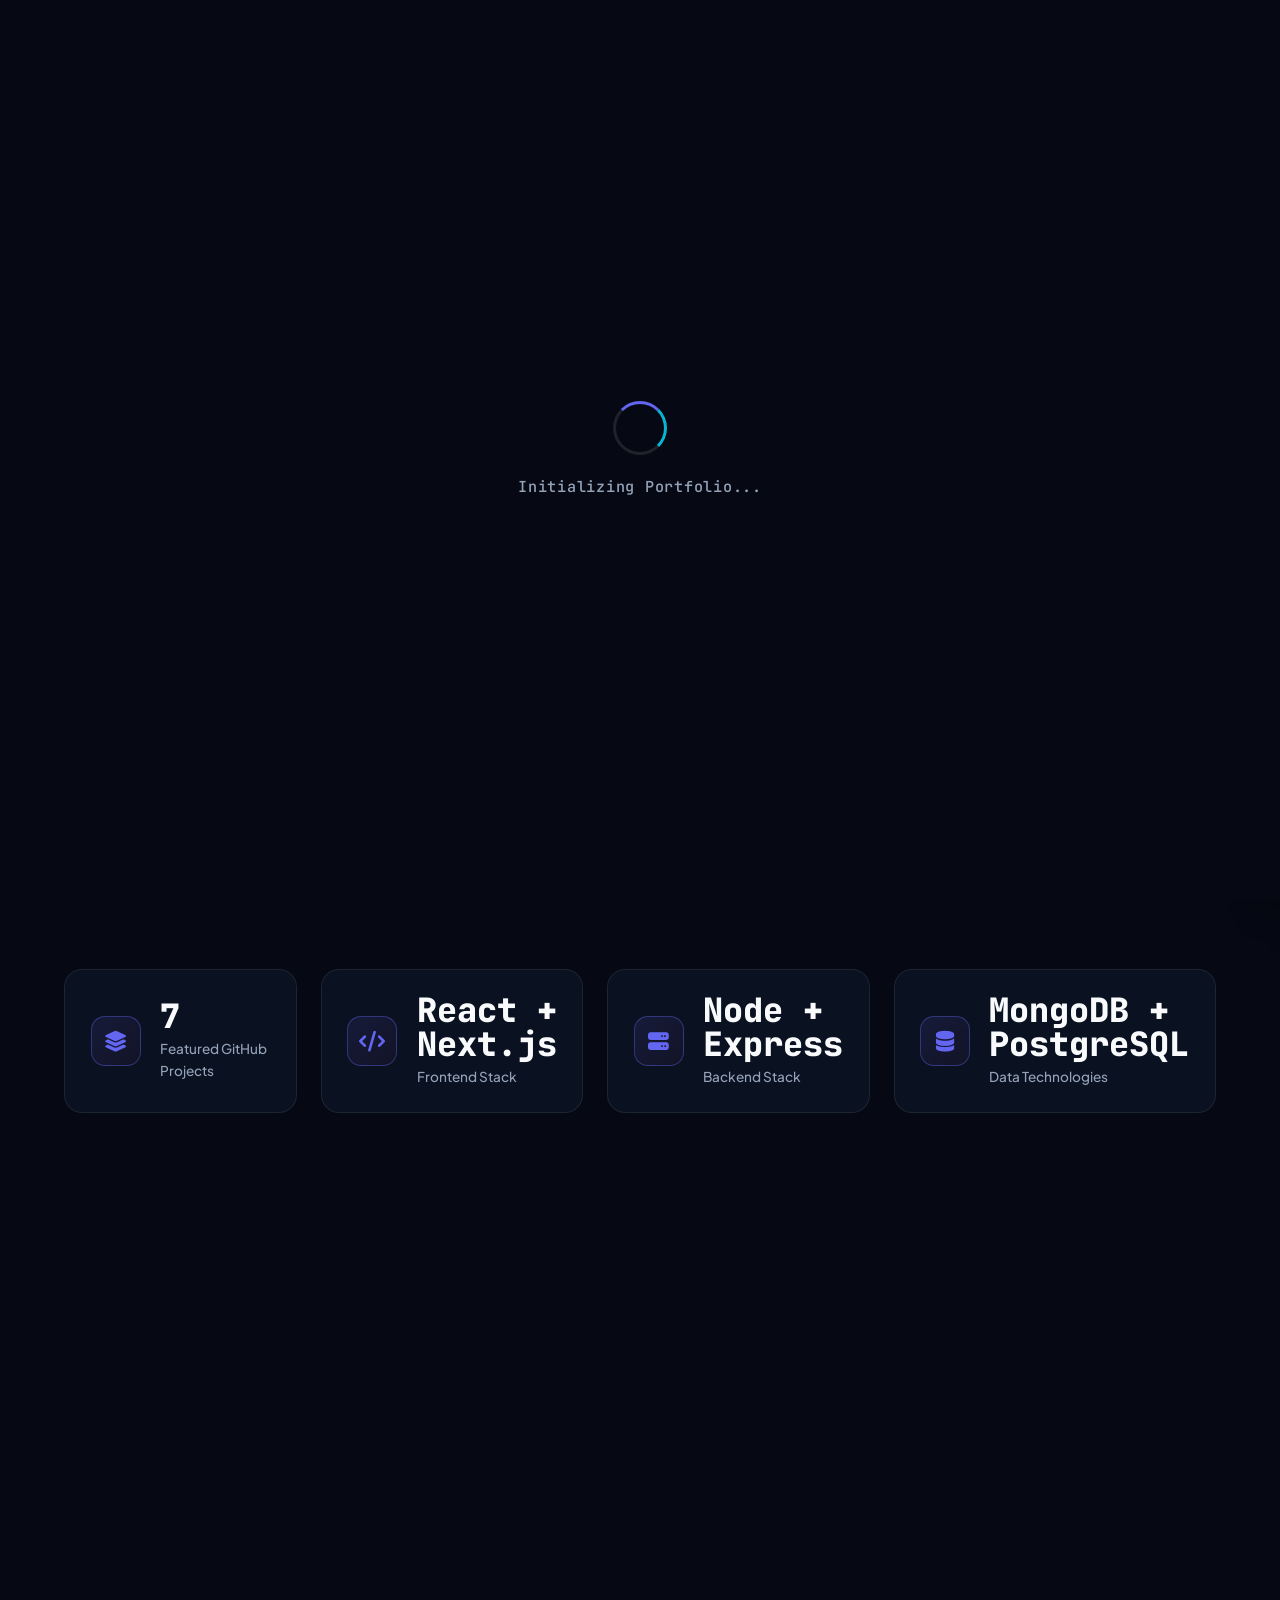
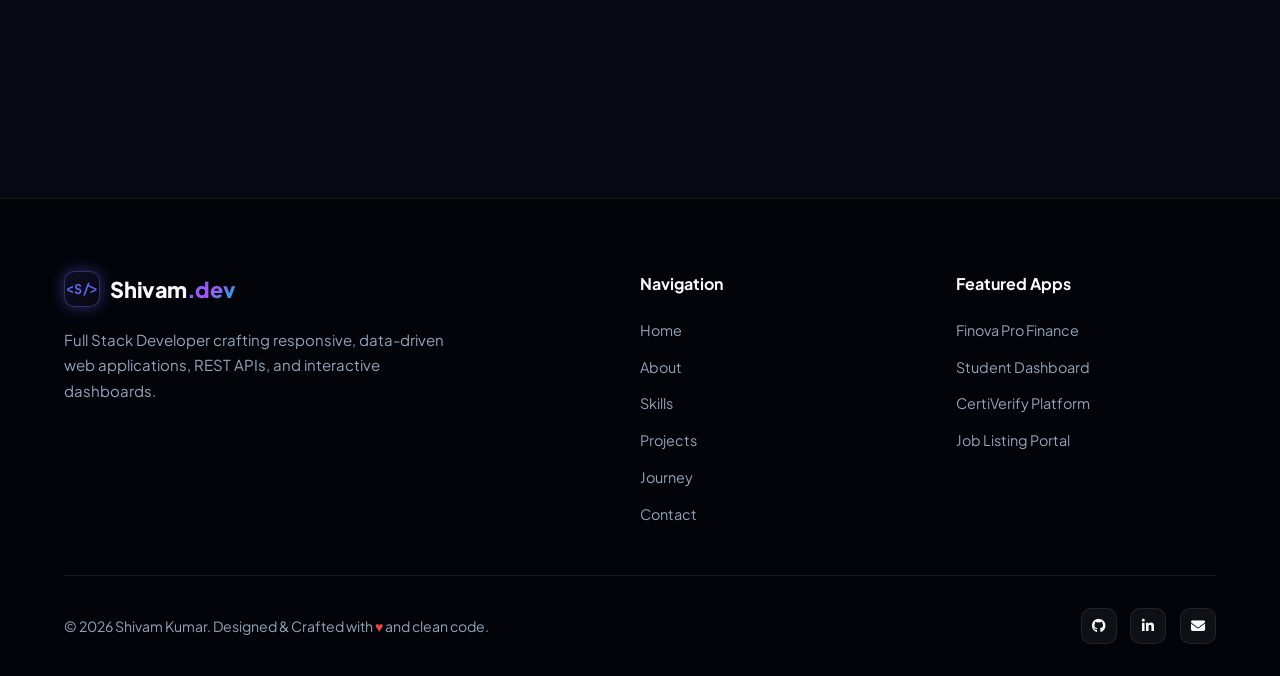
==== commit dab2d790: "Update" ====
--- a/index.html
+++ b/index.html
@@ -221,7 +221,7 @@
                                     <i class="fas fa-terminal"></i> terminal
                                 </button>
                                 <button class="code-tab" data-tab="stats">
-                                    <i class="fas fa-heartbeat"></i> live.stat
+                                    <i class="fas fa-heartbeat"></i> profile
                                 </button>
                             </div>
                         </div>
@@ -245,11 +245,19 @@
                             <!-- Tab 2: JSON Tech Stack -->
                             <div class="tab-content" id="tab-json">
                                 <div class="code-line"><span class="line-num">1</span><span>{</span></div>
+<<<<<<< HEAD
                                 <div class="code-line"><span class="line-num">2</span><span>&nbsp;&nbsp;<span class="code-string">"languages"</span>: [<span class="code-string">"JavaScript (ES6+)"</span>, <span class="code-string">"TypeScript"</span>, <span class="code-string">"HTML5"</span>, <span class="code-string">"CSS3"</span>, <span class="code-string">"SQL"</span>],</span></div>
                                 <div class="code-line"><span class="line-num">3</span><span>&nbsp;&nbsp;<span class="code-string">"frontend"</span>: [<span class="code-string">"React.js"</span>, <span class="code-string">"Next.js"</span>, <span class="code-string">"Redux"</span>, <span class="code-string">"Tailwind CSS"</span>],</span></div>
                                 <div class="code-line"><span class="line-num">4</span><span>&nbsp;&nbsp;<span class="code-string">"backend"</span>: [<span class="code-string">"Node.js"</span>, <span class="code-string">"Express.js"</span>, <span class="code-string">"REST APIs"</span>, <span class="code-string">"JWT"</span>],</span></div>
                                 <div class="code-line"><span class="line-num">5</span><span>&nbsp;&nbsp;<span class="code-string">"databases"</span>: [<span class="code-string">"MongoDB"</span>, <span class="code-string">"Mongoose"</span>, <span class="code-string">"MySQL"</span>, <span class="code-string">"Supabase"</span>],</span></div>
                                 <div class="code-line"><span class="line-num">6</span><span>&nbsp;&nbsp;<span class="code-string">"tools"</span>: [<span class="code-string">"Git"</span>, <span class="code-string">"GitHub"</span>, <span class="code-string">"Postman"</span>, <span class="code-string">"Vite"</span>, <span class="code-string">"VS Code"</span>]</span></div>
+=======
+                                <div class="code-line"><span class="line-num">2</span><span>&nbsp;&nbsp;<span class="code-string">"frontend"</span>: [<span class="code-string">"React 19"</span>, <span class="code-string">"Next.js"</span>, <span class="code-string">"TypeScript"</span>, <span class="code-string">"Tailwind/CSS3"</span>],</span></div>
+                                <div class="code-line"><span class="line-num">3</span><span>&nbsp;&nbsp;<span class="code-string">"dashboards"</span>: [<span class="code-string">"Chart.js"</span>, <span class="code-string">"Data Visualization"</span>],</span></div>
+                                <div class="code-line"><span class="line-num">4</span><span>&nbsp;&nbsp;<span class="code-string">"backend"</span>: [<span class="code-string">"Node.js"</span>, <span class="code-string">"Express"</span>, <span class="code-string">"Python FastAPI"</span>, <span class="code-string">"REST"</span>],</span></div>
+                                <div class="code-line"><span class="line-num">5</span><span>&nbsp;&nbsp;<span class="code-string">"database"</span>: [<span class="code-string">"MongoDB"</span>, <span class="code-string">"PostgreSQL"</span>, <span class="code-string">"Redis"</span>],</span></div>
+                                <div class="code-line"><span class="line-num">6</span><span>&nbsp;&nbsp;<span class="code-string">"data_services"</span>: [<span class="code-string">"Supabase"</span>, <span class="code-string">"MongoDB"</span>, <span class="code-string">"PostgreSQL"</span>, <span class="code-string">"Git/GitHub"</span>]</span></div>
+>>>>>>> fd8285b3e3281b64d4d43fd98ce085782cc86cfa
                                 <div class="code-line"><span class="line-num">7</span><span>}</span></div>
                             </div>
 
@@ -280,64 +288,32 @@
                                 </div>
                             </div>
 
-                            <!-- Tab 4: Live Simulated Metrics -->
-                            <div class="tab-content" id="tab-stats">
-                                <div class="live-stats-tab">
-                                    <div class="stat-mini-card">
-                                        <span class="stat-mini-title">Portfolio Status</span>
-                                        <span class="stat-mini-val text-success"><i class="fas fa-circle-check"></i> 100% Operational</span>
-                                    </div>
-                                    <div class="stat-mini-card">
-                                        <span class="stat-mini-title">Client Satisfaction</span>
-                                        <span class="stat-mini-val text-accent"><i class="fas fa-star"></i> 5.0 / 5.0</span>
-                                    </div>
-                                    <div class="stat-mini-card">
-                                        <span class="stat-mini-title">Code Quality</span>
-                                        <span class="stat-mini-val text-primary"><i class="fas fa-shield-alt"></i> Grade A+ (Lighthouse 98)</span>
-                                    </div>
-                                    <div class="stat-mini-card">
-                                        <span class="stat-mini-title">Response Latency</span>
-                                        <span class="stat-mini-val text-warning"><i class="fas fa-bolt"></i> 14ms (Edge Cache)</span>
-                                    </div>
-                                </div>
-                            </div>
-                        </div>
+                            <!-- Tab 4: Verified profile details -->
+                            </div></div></div>
                     </div>
                 </div>
             </div>
         </div>
     </section>
 
-    <!-- LIVE STATS STRIP -->
+    <!-- VERIFIED PROJECT SNAPSHOT -->
     <section class="stats-strip">
         <div class="stats-container">
             <div class="stat-box">
-                <div class="stat-icon-wrap"><i class="fas fa-cubes"></i></div>
-                <div class="stat-content">
-                    <div class="stat-number" data-target="15">0</div>
-                    <div class="stat-label">Projects Completed</div>
-                </div>
+                <div class="stat-icon-wrap"><i class="fas fa-layer-group"></i></div>
+                <div class="stat-content"><div class="stat-number static-stat">7</div><div class="stat-label">Featured GitHub Projects</div></div>
             </div>
             <div class="stat-box">
-                <div class="stat-icon-wrap"><i class="fas fa-users"></i></div>
-                <div class="stat-content">
-                    <div class="stat-number" data-target="12">0</div>
-                    <div class="stat-label">Happy Clients & Mentors</div>
-                </div>
+                <div class="stat-icon-wrap"><i class="fas fa-code"></i></div>
+                <div class="stat-content"><div class="stat-number static-stat">React + Next.js</div><div class="stat-label">Frontend Stack</div></div>
             </div>
             <div class="stat-box">
-                <div class="stat-icon-wrap"><i class="fas fa-calendar-check"></i></div>
-                <div class="stat-content">
-                    <div class="stat-number" data-target="2">0</div>
-                    <div class="stat-label">Years of Practical Exp.</div>
-                </div>
+                <div class="stat-icon-wrap"><i class="fas fa-server"></i></div>
+                <div class="stat-content"><div class="stat-number static-stat">Node + Express</div><div class="stat-label">Backend Stack</div></div>
             </div>
             <div class="stat-box">
-                <div class="stat-icon-wrap"><i class="fas fa-code-commit"></i></div>
-                <div class="stat-content">
-                    <div class="stat-number" data-target="250">0</div>
-                    <div class="stat-label">GitHub Contributions</div>
-                </div>
+                <div class="stat-icon-wrap"><i class="fas fa-database"></i></div>
+                <div class="stat-content"><div class="stat-number static-stat">MongoDB + PostgreSQL</div><div class="stat-label">Data Technologies</div></div>
             </div>
         </div>
     </section>
@@ -462,20 +438,20 @@
                     <p class="skill-summary">Building reactive, fluid component architectures with pixel-perfect responsive layouts and micro-animations.</p>
                     <div class="skill-bars-list">
                         <div class="skill-meter" data-skill="React.js / Next.js">
-                            <div class="meter-info"><span>React.js & Next.js</span><span class="meter-val">95%</span></div>
+                            <div class="meter-info"><span>React.js & Next.js</span><span class="meter-val">Core</span></div>
                             <div class="meter-track"><div class="meter-fill" style="--w: 95%"></div></div>
                         </div>
                         <div class="skill-meter" data-skill="JavaScript / TypeScript">
-                            <div class="meter-info"><span>JavaScript (ES6+) & TypeScript</span><span class="meter-val">92%</span></div>
+                            <div class="meter-info"><span>JavaScript (ES6+) & TypeScript</span><span class="meter-val">Core</span></div>
                             <div class="meter-track"><div class="meter-fill" style="--w: 92%"></div></div>
                         </div>
                         <div class="skill-meter" data-skill="HTML5 / Modern CSS3">
-                            <div class="meter-info"><span>HTML5, CSS3, Glassmorphism, Tailwind</span><span class="meter-val">96%</span></div>
+                            <div class="meter-info"><span>HTML5, CSS3 & Tailwind CSS</span><span class="meter-val">Core</span></div>
                             <div class="meter-track"><div class="meter-fill" style="--w: 96%"></div></div>
                         </div>
                     </div>
                     <div class="skill-chips">
-                        <span>Redux</span><span>TailwindCSS</span><span>Framer Motion</span><span>Responsive UI</span>
+                        <span>React Router</span><span>TailwindCSS</span><span>Framer Motion</span><span>Responsive UI</span>
                     </div>
                 </div>
 
@@ -491,20 +467,20 @@
                     <p class="skill-summary">Designing high-throughput microservices, RESTful APIs, JWT authentication, and websocket events.</p>
                     <div class="skill-bars-list">
                         <div class="skill-meter" data-skill="Node.js & Express">
-                            <div class="meter-info"><span>Node.js & Express.js</span><span class="meter-val">90%</span></div>
+                            <div class="meter-info"><span>Node.js & Express.js</span><span class="meter-val">Core</span></div>
                             <div class="meter-track"><div class="meter-fill" style="--w: 90%"></div></div>
                         </div>
                         <div class="skill-meter" data-skill="Python FastAPI & Flask">
-                            <div class="meter-info"><span>Python (FastAPI / Flask)</span><span class="meter-val">85%</span></div>
+                            <div class="meter-info"><span>Python / FastAPI</span><span class="meter-val">Core</span></div>
                             <div class="meter-track"><div class="meter-fill" style="--w: 85%"></div></div>
                         </div>
                         <div class="skill-meter" data-skill="REST APIs & WebSockets">
-                            <div class="meter-info"><span>RESTful Architecture & WebSockets</span><span class="meter-val">88%</span></div>
+                            <div class="meter-info"><span>REST APIs & WebSockets</span><span class="meter-val">Core</span></div>
                             <div class="meter-track"><div class="meter-fill" style="--w: 88%"></div></div>
                         </div>
                     </div>
                     <div class="skill-chips">
-                        <span>JWT Auth</span><span>Socket.io</span><span>Microservices</span><span>Middleware</span>
+                        <span>JWT Auth</span><span>Protected Routes</span><span>Modular Backend</span><span>Middleware</span>
                     </div>
                 </div>
 
@@ -519,21 +495,21 @@
                     </div>
                     <p class="skill-summary">Creating real-time financial dashboards, student analytics tracking, live charts, and KPI reporting modules.</p>
                     <div class="skill-bars-list">
-                        <div class="skill-meter" data-skill="Chart.js & D3.js">
-                            <div class="meter-info"><span>Chart.js, D3.js & Recharts</span><span class="meter-val">89%</span></div>
+                        <div class="skill-meter" data-skill="Chart.js & Data Visualization">
+                            <div class="meter-info"><span>Chart.js & data visualization</span><span class="meter-val">Core</span></div>
                             <div class="meter-track"><div class="meter-fill" style="--w: 89%"></div></div>
                         </div>
                         <div class="skill-meter" data-skill="Financial & Metric Dashboards">
-                            <div class="meter-info"><span>Fintech & LMS Analytics Layouts</span><span class="meter-val">93%</span></div>
+                            <div class="meter-info"><span>Finance & student dashboard layouts</span><span class="meter-val">Core</span></div>
                             <div class="meter-track"><div class="meter-fill" style="--w: 93%"></div></div>
                         </div>
                         <div class="skill-meter" data-skill="Data Aggregation">
-                            <div class="meter-info"><span>Data Aggregation & Realtime Streams</span><span class="meter-val">86%</span></div>
+                            <div class="meter-info"><span>Data Aggregation & Realtime Streams</span><span class="meter-val">Core</span></div>
                             <div class="meter-track"><div class="meter-fill" style="--w: 86%"></div></div>
                         </div>
                     </div>
                     <div class="skill-chips">
-                        <span>Fintech Charts</span><span>LMS Tracking</span><span>Live Tickers</span><span>Data Tables</span>
+                        <span>Finance Charts</span><span>Academic Analytics</span><span>Data Tables</span>
                     </div>
                 </div>
 
@@ -549,20 +525,20 @@
                     <p class="skill-summary">Configuring robust relational and NoSQL databases, caching layers, containerized Docker setups, and CI/CD pipelines.</p>
                     <div class="skill-bars-list">
                         <div class="skill-meter" data-skill="MongoDB & Mongoose">
-                            <div class="meter-info"><span>MongoDB & Aggregations</span><span class="meter-val">90%</span></div>
+                            <div class="meter-info"><span>MongoDB & Mongoose</span><span class="meter-val">Core</span></div>
                             <div class="meter-track"><div class="meter-fill" style="--w: 90%"></div></div>
                         </div>
                         <div class="skill-meter" data-skill="PostgreSQL & SQL">
-                            <div class="meter-info"><span>PostgreSQL & SQL Queries</span><span class="meter-val">85%</span></div>
+                            <div class="meter-info"><span>PostgreSQL & SQL</span><span class="meter-val">Core</span></div>
                             <div class="meter-track"><div class="meter-fill" style="--w: 85%"></div></div>
                         </div>
                         <div class="skill-meter" data-skill="Docker & AWS">
-                            <div class="meter-info"><span>Docker, AWS S3 & Vercel Deployments</span><span class="meter-val">80%</span></div>
+                            <div class="meter-info"><span>Docker / Docker Compose</span><span class="meter-val">Core</span></div>
                             <div class="meter-track"><div class="meter-fill" style="--w: 80%"></div></div>
                         </div>
                     </div>
                     <div class="skill-chips">
-                        <span>MongoDB</span><span>PostgreSQL</span><span>Redis</span><span>Docker</span><span>AWS</span>
+                        <span>MongoDB</span><span>PostgreSQL</span><span>Docker</span>
                     </div>
                 </div>
 
@@ -577,17 +553,17 @@
                     </div>
                     <p class="skill-summary">Integrating LLM models, intelligent resume screening, predictive metrics, and Python ML pipelines into web apps.</p>
                     <div class="skill-bars-list">
-                        <div class="skill-meter" data-skill="OpenAI APIs & Prompt Engineering">
-                            <div class="meter-info"><span>LLMs & OpenAI API Integrations</span><span class="meter-val">88%</span></div>
+                        <div class="skill-meter" data-skill="AI & Computer Vision Workflows">
+                            <div class="meter-info"><span>AI / Computer Vision Workflows</span><span class="meter-val">Core</span></div>
                             <div class="meter-track"><div class="meter-fill" style="--w: 88%"></div></div>
                         </div>
                         <div class="skill-meter" data-skill="Python ML Libraries">
-                            <div class="meter-info"><span>NumPy, Pandas & Scikit-Learn</span><span class="meter-val">82%</span></div>
+                            <div class="meter-info"><span>NumPy</span><span class="meter-val">Core</span></div>
                             <div class="meter-track"><div class="meter-fill" style="--w: 82%"></div></div>
                         </div>
                     </div>
                     <div class="skill-chips">
-                        <span>OpenAI API</span><span>Pandas</span><span>Scikit-Learn</span><span>AI Matchers</span>
+                        <span>NumPy</span><span>AI / Vision Concepts</span>
                     </div>
                 </div>
 
@@ -603,16 +579,16 @@
                     <p class="skill-summary">Version control discipline, API testing via Postman, unit testing, automated builds, and modern IDE workflows.</p>
                     <div class="skill-bars-list">
                         <div class="skill-meter" data-skill="Git & GitHub">
-                            <div class="meter-info"><span>Git, GitHub & Branch Strategies</span><span class="meter-val">94%</span></div>
+                            <div class="meter-info"><span>Git, GitHub & Branch Strategies</span><span class="meter-val">Core</span></div>
                             <div class="meter-track"><div class="meter-fill" style="--w: 94%"></div></div>
                         </div>
                         <div class="skill-meter" data-skill="Postman & API Testing">
-                            <div class="meter-info"><span>Postman API Testing & Debugging</span><span class="meter-val">91%</span></div>
+                            <div class="meter-info"><span>API Testing & Debugging</span><span class="meter-val">Core</span></div>
                             <div class="meter-track"><div class="meter-fill" style="--w: 91%"></div></div>
                         </div>
                     </div>
                     <div class="skill-chips">
-                        <span>Git/GitHub</span><span>Postman</span><span>Linux CLI</span><span>VS Code</span>
+                        <span>Git/GitHub</span><span>VS Code</span>
                     </div>
                 </div>
             </div>
@@ -623,13 +599,12 @@
     <section id="projects" class="animate-on-scroll">
         <div class="section-container">
             <div class="section-header">
-                <span class="section-badge"><i class="fas fa-folder-open"></i> Portfolio Showcase</span>
-                <h2 class="section-title">Featured <span>Projects</span></h2>
-                <p class="section-desc">Hand-crafted web applications, interactive enterprise dashboards, and AI solutions</p>
-            </div>
-
-            <!-- Project Category Filter Pills -->
+                <span class="section-badge"><i class="fas fa-folder-open"></i> GitHub Projects</span>
+                <h2 class="section-title">Real <span>Projects</span></h2>
+                <p class="section-desc">Project names, technologies and capabilities are grounded in the repositories on my GitHub account.</p>
+            </div>
             <div class="project-filters">
+<<<<<<< HEAD
                 <button class="filter-btn active" data-filter="all">
                     <i class="fas fa-layer-group"></i> All Projects
                 </button>
@@ -642,17 +617,20 @@
                 <button class="filter-btn" data-filter="ai">
                     <i class="fas fa-robot"></i> AI &amp; Analytics
                 </button>
-            </div>
-
-            <!-- Projects Grid -->
+=======
+                <button class="filter-btn active" data-filter="all"><i class="fas fa-layer-group"></i> All</button>
+                <button class="filter-btn" data-filter="dashboard"><i class="fas fa-chart-pie"></i> Dashboards</button>
+                <button class="filter-btn" data-filter="fullstack"><i class="fas fa-globe"></i> Full Stack</button>
+                <button class="filter-btn" data-filter="ai"><i class="fas fa-robot"></i> AI / Vision</button>
+                <button class="filter-btn" data-filter="frontend"><i class="fas fa-desktop"></i> Frontend</button>
+>>>>>>> fd8285b3e3281b64d4d43fd98ce085782cc86cfa
+            </div>
             <div class="projects-grid" id="projectsGrid">
                 
-                <!-- Project 1: Finance Analytics Dashboard (FEATURED) -->
                 <div class="project-card tilt-card featured-project" data-category="dashboard" data-project-id="finance-dashboard">
-                    <div class="project-badge-pill">
-                        <i class="fas fa-fire"></i> Featured Project
-                    </div>
+                    <div class="project-badge-pill"><i class="fas fa-star"></i> Featured</div>
                     <div class="project-image-box">
+<<<<<<< HEAD
                         <img src="assets/images/finance_dashboard.jpg" alt="Finova Pro - Personal Finance Platform" class="project-img" loading="lazy">
                         <div class="project-overlay">
                             <div class="project-links">
@@ -665,10 +643,18 @@
                                 <a href="https://github.com/shivamsharmakr04/finance-Dashboard" target="_blank" rel="noopener" class="p-link-btn" title="GitHub Repository">
                                     <i class="fab fa-github"></i>
                                 </a>
+=======
+                        <img src="assets/images/finance_dashboard.jpg" alt="Finova Pro — Personal Finance Dashboard" class="project-img" loading="lazy">
+                        <div class="project-overlay">
+                            <div class="project-links">
+                                <button class="p-link-btn project-details-btn" data-project-id="finance-dashboard" title="View project details"><i class="fas fa-info-circle"></i> Details</button>
+                                <a href="https://github.com/shivamsharmakr04/finance-Dashboard" target="_blank" rel="noopener" class="p-link-btn" title="GitHub repository"><i class="fab fa-github"></i></a>
+>>>>>>> fd8285b3e3281b64d4d43fd98ce085782cc86cfa
                             </div>
                         </div>
                     </div>
                     <div class="project-info">
+<<<<<<< HEAD
                         <div class="project-category-tag">
                             <i class="fas fa-chart-line"></i> Fintech &amp; Personal Finance Dashboard
                         </div>
@@ -714,10 +700,31 @@
                                 <a href="https://github.com/shivamsharmakr04/Student-Dashboard" target="_blank" rel="noopener" class="p-link-btn" title="GitHub Repository">
                                     <i class="fab fa-github"></i>
                                 </a>
+=======
+                        <div class="project-category-tag"><i class="fas fa-code-branch"></i> GitHub Repository</div>
+                        <h3 class="project-title">Finova Pro — Personal Finance Dashboard</h3>
+                        <p class="project-desc">Full-stack personal finance app with income/expense tracking, budgets, savings goals, subscriptions, analytics, JSON backup/restore, CSV export and WebSocket updates.</p>
+                        <div class="project-tech-tags"><span>Node.js</span><span>Express.js</span><span>Chart.js</span><span>JWT</span><span>WebSockets</span></div>
+                        <div class="project-card-footer">
+                            <button class="btn btn-secondary btn-sm project-details-btn" data-project-id="finance-dashboard"><i class="fas fa-info-circle"></i> View Details</button>
+                            <a href="https://github.com/shivamsharmakr04/finance-Dashboard" target="_blank" rel="noopener" class="card-icon-link" title="Source Code"><i class="fab fa-github"></i></a>
+                        </div>
+                    </div>
+                </div>
+                <div class="project-card tilt-card " data-category="dashboard" data-project-id="student-dashboard">
+                    
+                    <div class="project-image-box">
+                        <img src="assets/images/student_dashboard.jpg" alt="Student Dashboard" class="project-img" loading="lazy">
+                        <div class="project-overlay">
+                            <div class="project-links">
+                                <button class="p-link-btn project-details-btn" data-project-id="student-dashboard" title="View project details"><i class="fas fa-info-circle"></i> Details</button>
+                                <a href="https://github.com/shivamsharmakr04/Student-Dashboard" target="_blank" rel="noopener" class="p-link-btn" title="GitHub repository"><i class="fab fa-github"></i></a>
+>>>>>>> fd8285b3e3281b64d4d43fd98ce085782cc86cfa
                             </div>
                         </div>
                     </div>
                     <div class="project-info">
+<<<<<<< HEAD
                         <div class="project-category-tag">
                             <i class="fas fa-book-reader"></i> EdTech &amp; Student LMS Portal
                         </div>
@@ -756,10 +763,31 @@
                                 <a href="https://github.com/shivamsharmakr04/job-listing-app" target="_blank" rel="noopener" class="p-link-btn" title="View Code">
                                     <i class="fab fa-github"></i>
                                 </a>
+=======
+                        <div class="project-category-tag"><i class="fas fa-code-branch"></i> GitHub Repository</div>
+                        <h3 class="project-title">Student Dashboard</h3>
+                        <p class="project-desc">Next.js and TypeScript student management dashboard with Supabase Auth, courses, assignments, schedules, analytics, Realtime synchronization and Row Level Security.</p>
+                        <div class="project-tech-tags"><span>Next.js</span><span>TypeScript</span><span>Express</span><span>Supabase</span><span>Tailwind CSS</span></div>
+                        <div class="project-card-footer">
+                            <button class="btn btn-secondary btn-sm project-details-btn" data-project-id="student-dashboard"><i class="fas fa-info-circle"></i> View Details</button>
+                            <a href="https://github.com/shivamsharmakr04/Student-Dashboard" target="_blank" rel="noopener" class="card-icon-link" title="Source Code"><i class="fab fa-github"></i></a>
+                        </div>
+                    </div>
+                </div>
+                <div class="project-card tilt-card " data-category="fullstack" data-project-id="certificate-verification">
+                    
+                    <div class="project-image-box">
+                        <img src="Profile.jpeg" alt="CertiVerify — Certificate Verification Platform" class="project-img" loading="lazy">
+                        <div class="project-overlay">
+                            <div class="project-links">
+                                <button class="p-link-btn project-details-btn" data-project-id="certificate-verification" title="View project details"><i class="fas fa-info-circle"></i> Details</button>
+                                <a href="https://github.com/shivamsharmakr04/Certificate-verification-system" target="_blank" rel="noopener" class="p-link-btn" title="GitHub repository"><i class="fab fa-github"></i></a>
+>>>>>>> fd8285b3e3281b64d4d43fd98ce085782cc86cfa
                             </div>
                         </div>
                     </div>
                     <div class="project-info">
+<<<<<<< HEAD
                         <div class="project-category-tag">
                             <i class="fas fa-briefcase"></i> Full Stack Recruitment Portal
                         </div>
@@ -793,10 +821,31 @@
                                 <a href="https://github.com/shivamsharmakr04/flight-booker" target="_blank" rel="noopener" class="p-link-btn" title="View Code">
                                     <i class="fab fa-github"></i>
                                 </a>
+=======
+                        <div class="project-category-tag"><i class="fas fa-code-branch"></i> GitHub Repository</div>
+                        <h3 class="project-title">CertiVerify — Certificate Verification Platform</h3>
+                        <p class="project-desc">Full-stack certificate verification platform supporting certificate IDs, OCR-assisted image verification, JWT roles, student/admin portals, file ingestion and PDF certificate generation.</p>
+                        <div class="project-tech-tags"><span>React</span><span>Node.js</span><span>Express</span><span>MongoDB</span><span>Tesseract.js</span></div>
+                        <div class="project-card-footer">
+                            <button class="btn btn-secondary btn-sm project-details-btn" data-project-id="certificate-verification"><i class="fas fa-info-circle"></i> View Details</button>
+                            <a href="https://github.com/shivamsharmakr04/Certificate-verification-system" target="_blank" rel="noopener" class="card-icon-link" title="Source Code"><i class="fab fa-github"></i></a>
+                        </div>
+                    </div>
+                </div>
+                <div class="project-card tilt-card " data-category="fullstack" data-project-id="job-portal">
+                    
+                    <div class="project-image-box">
+                        <img src="Profile.jpeg" alt="Job Listing Platform" class="project-img" loading="lazy">
+                        <div class="project-overlay">
+                            <div class="project-links">
+                                <button class="p-link-btn project-details-btn" data-project-id="job-portal" title="View project details"><i class="fas fa-info-circle"></i> Details</button>
+                                <a href="https://github.com/shivamsharmakr04/job-listing-app" target="_blank" rel="noopener" class="p-link-btn" title="GitHub repository"><i class="fab fa-github"></i></a>
+>>>>>>> fd8285b3e3281b64d4d43fd98ce085782cc86cfa
                             </div>
                         </div>
                     </div>
                     <div class="project-info">
+<<<<<<< HEAD
                         <div class="project-category-tag">
                             <i class="fas fa-plane-departure"></i> Travel &amp; Booking Application
                         </div>
@@ -830,10 +879,31 @@
                                 <a href="https://github.com/shivamsharmakr04/Certificate-verification-system" target="_blank" rel="noopener" class="p-link-btn" title="View Code">
                                     <i class="fab fa-github"></i>
                                 </a>
+=======
+                        <div class="project-category-tag"><i class="fas fa-code-branch"></i> GitHub Repository</div>
+                        <h3 class="project-title">Job Listing Platform</h3>
+                        <p class="project-desc">Full-stack job portal with candidate/admin authentication, job search and filtering, job creation, applications, profiles, resume uploads and protected routes.</p>
+                        <div class="project-tech-tags"><span>React</span><span>Node.js</span><span>Express</span><span>MongoDB</span><span>Multer</span></div>
+                        <div class="project-card-footer">
+                            <button class="btn btn-secondary btn-sm project-details-btn" data-project-id="job-portal"><i class="fas fa-info-circle"></i> View Details</button>
+                            <a href="https://github.com/shivamsharmakr04/job-listing-app" target="_blank" rel="noopener" class="card-icon-link" title="Source Code"><i class="fab fa-github"></i></a>
+                        </div>
+                    </div>
+                </div>
+                <div class="project-card tilt-card " data-category="fullstack" data-project-id="flight-booking">
+                    
+                    <div class="project-image-box">
+                        <img src="Profile.jpeg" alt="Flight Booker" class="project-img" loading="lazy">
+                        <div class="project-overlay">
+                            <div class="project-links">
+                                <button class="p-link-btn project-details-btn" data-project-id="flight-booking" title="View project details"><i class="fas fa-info-circle"></i> Details</button>
+                                <a href="https://github.com/shivamsharmakr04/flight-booker" target="_blank" rel="noopener" class="p-link-btn" title="GitHub repository"><i class="fab fa-github"></i></a>
+>>>>>>> fd8285b3e3281b64d4d43fd98ce085782cc86cfa
                             </div>
                         </div>
                     </div>
                     <div class="project-info">
+<<<<<<< HEAD
                         <div class="project-category-tag">
                             <i class="fas fa-certificate"></i> Credential Verification &amp; OCR
                         </div>
@@ -867,10 +937,31 @@
                                 <a href="https://github.com/shivamsharmakr04/IBVAP" target="_blank" rel="noopener" class="p-link-btn" title="View Code">
                                     <i class="fab fa-github"></i>
                                 </a>
+=======
+                        <div class="project-category-tag"><i class="fas fa-code-branch"></i> GitHub Repository</div>
+                        <h3 class="project-title">Flight Booker</h3>
+                        <p class="project-desc">Flight reservation application covering search, filtering, seat selection, passenger management, checkout workflow, booking history and server-side PDF ticket generation.</p>
+                        <div class="project-tech-tags"><span>React</span><span>Node.js</span><span>Express</span><span>Tailwind CSS</span><span>JWT</span></div>
+                        <div class="project-card-footer">
+                            <button class="btn btn-secondary btn-sm project-details-btn" data-project-id="flight-booking"><i class="fas fa-info-circle"></i> View Details</button>
+                            <a href="https://github.com/shivamsharmakr04/flight-booker" target="_blank" rel="noopener" class="card-icon-link" title="Source Code"><i class="fab fa-github"></i></a>
+                        </div>
+                    </div>
+                </div>
+                <div class="project-card tilt-card " data-category="ai" data-project-id="ibvap">
+                    
+                    <div class="project-image-box">
+                        <img src="Profile.jpeg" alt="IBVAP — Intelligent Border Video Analytics Platform" class="project-img" loading="lazy">
+                        <div class="project-overlay">
+                            <div class="project-links">
+                                <button class="p-link-btn project-details-btn" data-project-id="ibvap" title="View project details"><i class="fas fa-info-circle"></i> Details</button>
+                                <a href="https://github.com/shivamsharmakr04/IBVAP" target="_blank" rel="noopener" class="p-link-btn" title="GitHub repository"><i class="fab fa-github"></i></a>
+>>>>>>> fd8285b3e3281b64d4d43fd98ce085782cc86cfa
                             </div>
                         </div>
                     </div>
                     <div class="project-info">
+<<<<<<< HEAD
                         <div class="project-category-tag">
                             <i class="fas fa-video"></i> AI &amp; Video Analytics Prototype
                         </div>
@@ -888,10 +979,40 @@
                             <a href="https://github.com/shivamsharmakr04/IBVAP" target="_blank" rel="noopener" class="card-icon-link" title="Source Code">
                                 <i class="fab fa-github"></i>
                             </a>
-                        </div>
-                    </div>
-                </div>
-
+=======
+                        <div class="project-category-tag"><i class="fas fa-code-branch"></i> GitHub Repository</div>
+                        <h3 class="project-title">IBVAP — Intelligent Border Video Analytics Platform</h3>
+                        <p class="project-desc">Full-stack command-center prototype for camera management, zones, events, alerts, watchlists, dashboard data, media handling and real-time WebSocket alerts.</p>
+                        <div class="project-tech-tags"><span>React</span><span>FastAPI</span><span>SQLAlchemy</span><span>PostgreSQL/SQLite</span><span>WebSockets</span></div>
+                        <div class="project-card-footer">
+                            <button class="btn btn-secondary btn-sm project-details-btn" data-project-id="ibvap"><i class="fas fa-info-circle"></i> View Details</button>
+                            <a href="https://github.com/shivamsharmakr04/IBVAP" target="_blank" rel="noopener" class="card-icon-link" title="Source Code"><i class="fab fa-github"></i></a>
+                        </div>
+                    </div>
+                </div>
+                <div class="project-card tilt-card " data-category="frontend" data-project-id="elementum">
+                    
+                    <div class="project-image-box">
+                        <img src="Profile.jpeg" alt="Elementum — AI & Digital Product Studio" class="project-img" loading="lazy">
+                        <div class="project-overlay">
+                            <div class="project-links">
+                                <button class="p-link-btn project-details-btn" data-project-id="elementum" title="View project details"><i class="fas fa-info-circle"></i> Details</button>
+                                <a href="https://github.com/shivamsharmakr04/Elementum" target="_blank" rel="noopener" class="p-link-btn" title="GitHub repository"><i class="fab fa-github"></i></a>
+                            </div>
+                        </div>
+                    </div>
+                    <div class="project-info">
+                        <div class="project-category-tag"><i class="fas fa-code-branch"></i> GitHub Repository</div>
+                        <h3 class="project-title">Elementum — AI & Digital Product Studio</h3>
+                        <p class="project-desc">React/Vite frontend project demonstrating responsive product-studio UI, portfolio exploration, services, estimation workflow, inquiry wizard, testimonials and FAQs.</p>
+                        <div class="project-tech-tags"><span>React 19</span><span>Vite 8</span><span>Tailwind CSS 4</span><span>Framer Motion</span><span>Lucide React</span></div>
+                        <div class="project-card-footer">
+                            <button class="btn btn-secondary btn-sm project-details-btn" data-project-id="elementum"><i class="fas fa-info-circle"></i> View Details</button>
+                            <a href="https://github.com/shivamsharmakr04/Elementum" target="_blank" rel="noopener" class="card-icon-link" title="Source Code"><i class="fab fa-github"></i></a>
+>>>>>>> fd8285b3e3281b64d4d43fd98ce085782cc86cfa
+                        </div>
+                    </div>
+                </div>
             </div>
         </div>
     </section>
@@ -1108,52 +1229,24 @@
         </div>
     </section>
 
-    <!-- GITHUB & OPEN SOURCE ACTIVITY SECTION -->
+    <!-- GITHUB ACTIVITY SECTION -->
     <section id="github" class="animate-on-scroll">
         <div class="section-container">
             <div class="section-header">
-                <span class="section-badge"><i class="fab fa-github"></i> Code Cadence</span>
-                <h2 class="section-title">Open Source & <span>Activity</span></h2>
-                <p class="section-desc">Consistent commits, continuous learning, and software delivery</p>
-            </div>
-
+                <span class="section-badge"><i class="fab fa-github"></i> GitHub</span>
+                <h2 class="section-title">Repository <span>Activity</span></h2>
+                <p class="section-desc">Live repository information is linked directly to GitHub; no fabricated contribution or popularity metrics are shown.</p>
+            </div>
             <div class="github-stats-container tilt-card">
                 <div class="github-header">
                     <div class="github-user-info">
                         <img src="https://github.com/shivamsharmakr04.png" alt="Shivam Kumar GitHub" class="gh-avatar" onerror="this.src='Profile.jpeg'">
-                        <div>
-                            <h3>Shivam Kumar</h3>
-                            <a href="https://github.com/shivamsharmakr04" target="_blank" rel="noopener" class="gh-handle">@shivamsharmakr04 <i class="fas fa-external-link-alt"></i></a>
-                        </div>
-                    </div>
-                    <div class="gh-quick-badges">
-                        <span class="gh-badge"><i class="fas fa-code-branch"></i> 20+ Repos</span>
-                        <span class="gh-badge"><i class="fas fa-star"></i> 45+ Stars</span>
-                        <span class="gh-badge"><i class="fas fa-fire"></i> 250+ Commits</span>
-                    </div>
-                </div>
-
-                <!-- Simulated Contribution Heatmap -->
-                <div class="contribution-wrap">
-                    <div class="contribution-title">
-                        <span>250+ contributions in the last year</span>
-                        <div class="legend">
-                            <span>Less</span>
-                            <span class="cell l-0"></span>
-                            <span class="cell l-1"></span>
-                            <span class="cell l-2"></span>
-                            <span class="cell l-3"></span>
-                            <span class="cell l-4"></span>
-                            <span>More</span>
-                        </div>
-                    </div>
-                    <div class="heatmap-grid" id="heatmapGrid">
-                        <!-- Populated by JavaScript -->
-                    </div>
-                </div>
-
-                <!-- Featured Repos Showcase Mini Grid -->
+                        <div><h3>Shivam Kumar</h3><a href="https://github.com/shivamsharmakr04" target="_blank" rel="noopener" class="gh-handle">@shivamsharmakr04 <i class="fas fa-external-link-alt"></i></a></div>
+                    </div>
+                    <div class="gh-quick-badges"><span class="gh-badge"><i class="fas fa-code-branch"></i> Public repositories</span><span class="gh-badge"><i class="fas fa-link"></i> Source-linked projects</span></div>
+                </div>
                 <div class="featured-repos-grid">
+<<<<<<< HEAD
                     <a href="https://github.com/shivamsharmakr04/finance-Dashboard" target="_blank" rel="noopener" class="repo-card">
                         <div class="repo-head">
                             <i class="fas fa-book-bookmark"></i>
@@ -1254,6 +1347,9 @@
                             <small>Open Source Collaborator</small>
                         </div>
                     </div>
+=======
+                    <a href="https://github.com/shivamsharmakr04/finance-Dashboard" target="_blank" rel="noopener" class="repo-card"><div class="repo-head"><i class="fas fa-book-bookmark"></i><span class="repo-name">finance-Dashboard</span></div><p class="repo-desc">Personal finance dashboard with REST/WebSocket services.</p><div class="repo-meta"><span><i class="fab fa-github"></i> View repository</span></div></a><a href="https://github.com/shivamsharmakr04/Student-Dashboard" target="_blank" rel="noopener" class="repo-card"><div class="repo-head"><i class="fas fa-book-bookmark"></i><span class="repo-name">Student-Dashboard</span></div><p class="repo-desc">Next.js + Supabase student management dashboard.</p><div class="repo-meta"><span><i class="fab fa-github"></i> View repository</span></div></a><a href="https://github.com/shivamsharmakr04/Certificate-verification-system" target="_blank" rel="noopener" class="repo-card"><div class="repo-head"><i class="fas fa-book-bookmark"></i><span class="repo-name">Certificate-verification-system</span></div><p class="repo-desc">Certificate verification with OCR, auth and PDF workflows.</p><div class="repo-meta"><span><i class="fab fa-github"></i> View repository</span></div></a><a href="https://github.com/shivamsharmakr04/IBVAP" target="_blank" rel="noopener" class="repo-card"><div class="repo-head"><i class="fas fa-book-bookmark"></i><span class="repo-name">IBVAP</span></div><p class="repo-desc">FastAPI + React security-monitoring prototype.</p><div class="repo-meta"><span><i class="fab fa-github"></i> View repository</span></div></a>
+>>>>>>> fd8285b3e3281b64d4d43fd98ce085782cc86cfa
                 </div>
             </div>
         </div>
@@ -1443,6 +1539,7 @@
                     <i class="fas fa-envelope"></i> <span>Contact Shivam</span>
                 </div>
 
+<<<<<<< HEAD
                 <div class="cmd-group-title">Featured Projects Demo</div>
                 <div class="cmd-item" data-action="sandbox" data-project="finance-dashboard">
                     <i class="fas fa-chart-line text-success"></i> <span>Launch Finova Pro Finance Sandbox</span>
@@ -1453,6 +1550,10 @@
                 <div class="cmd-item" data-action="sandbox" data-project="certificate-verification">
                     <i class="fas fa-certificate text-warning"></i> <span>View CertiVerify Platform Details</span>
                 </div>
+=======
+                <div class="cmd-group-title">Projects</div>
+                <div class="cmd-item" data-action="goto" data-target="#projects"><i class="fas fa-code-branch"></i> <span>Browse Verified GitHub Projects</span></div>
+>>>>>>> fd8285b3e3281b64d4d43fd98ce085782cc86cfa
 
                 <div class="cmd-group-title">Actions & Downloads</div>
                 <div class="cmd-item" data-action="resume">
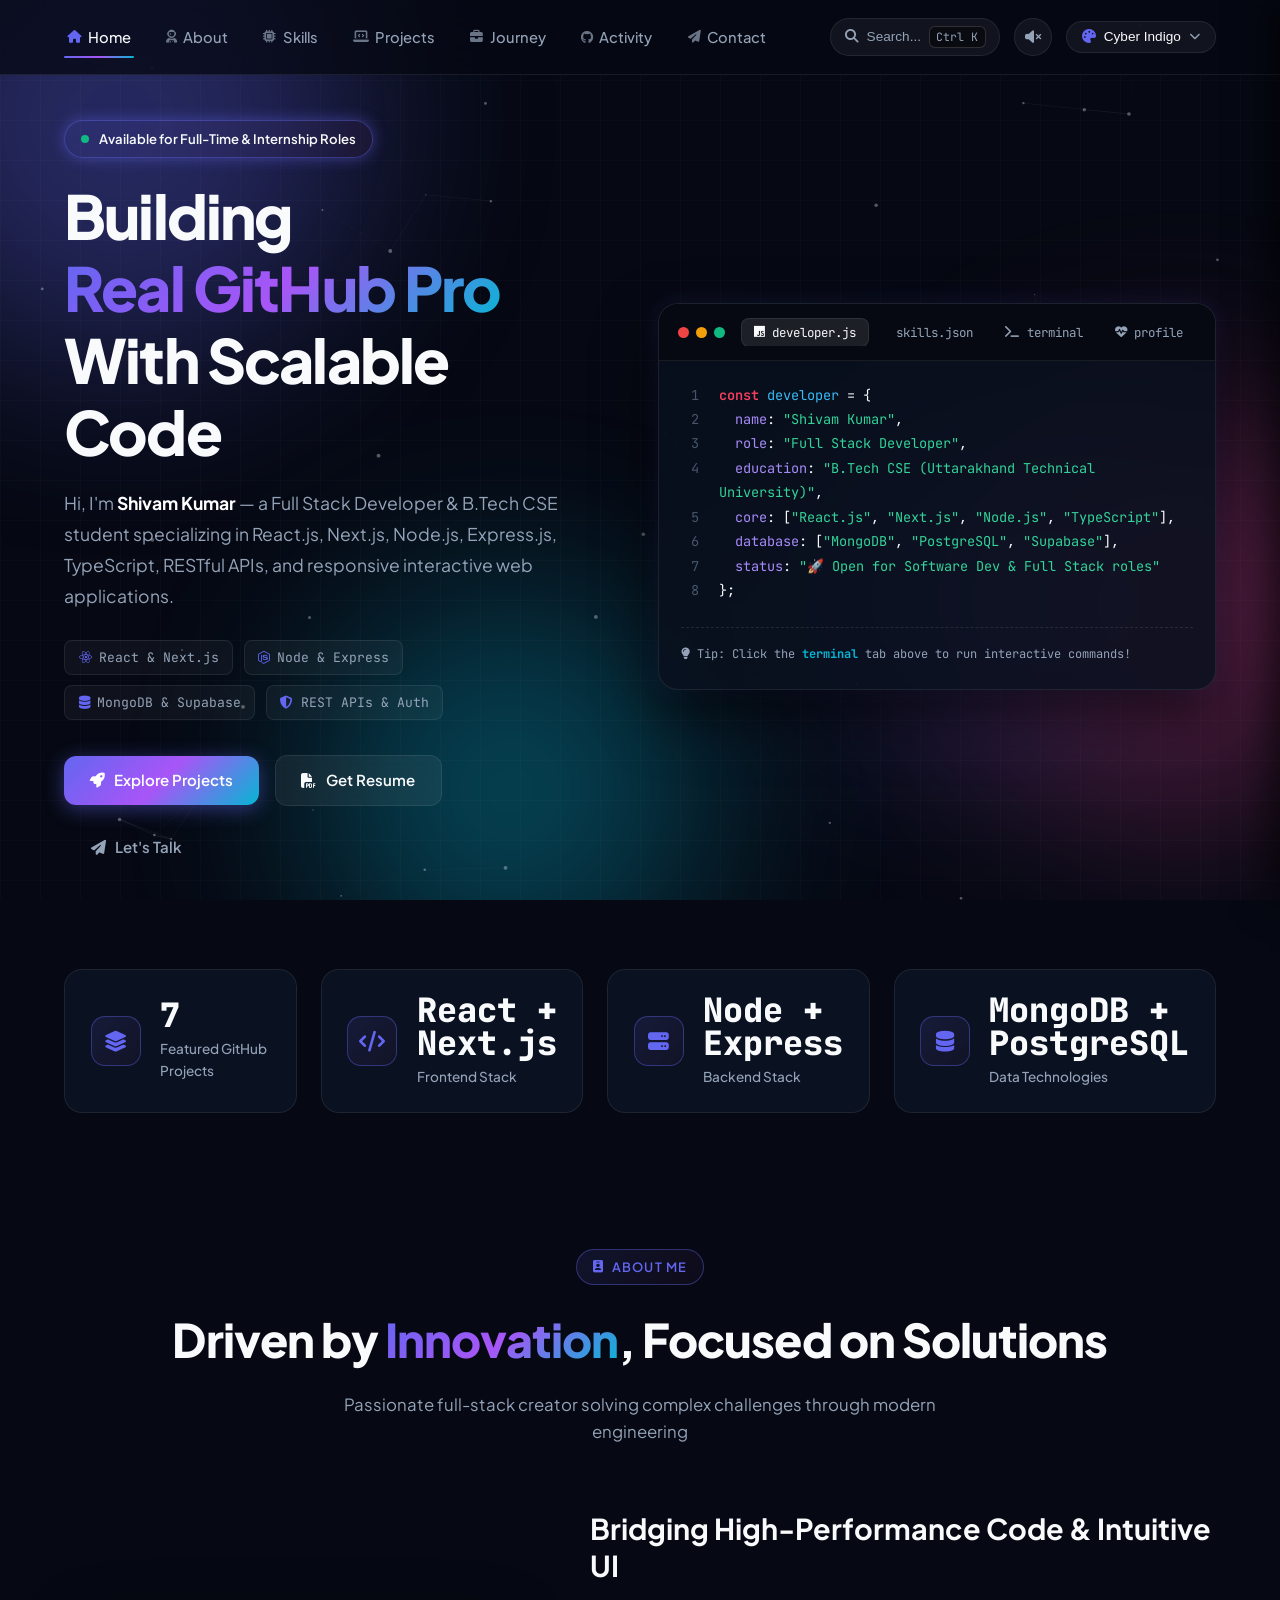
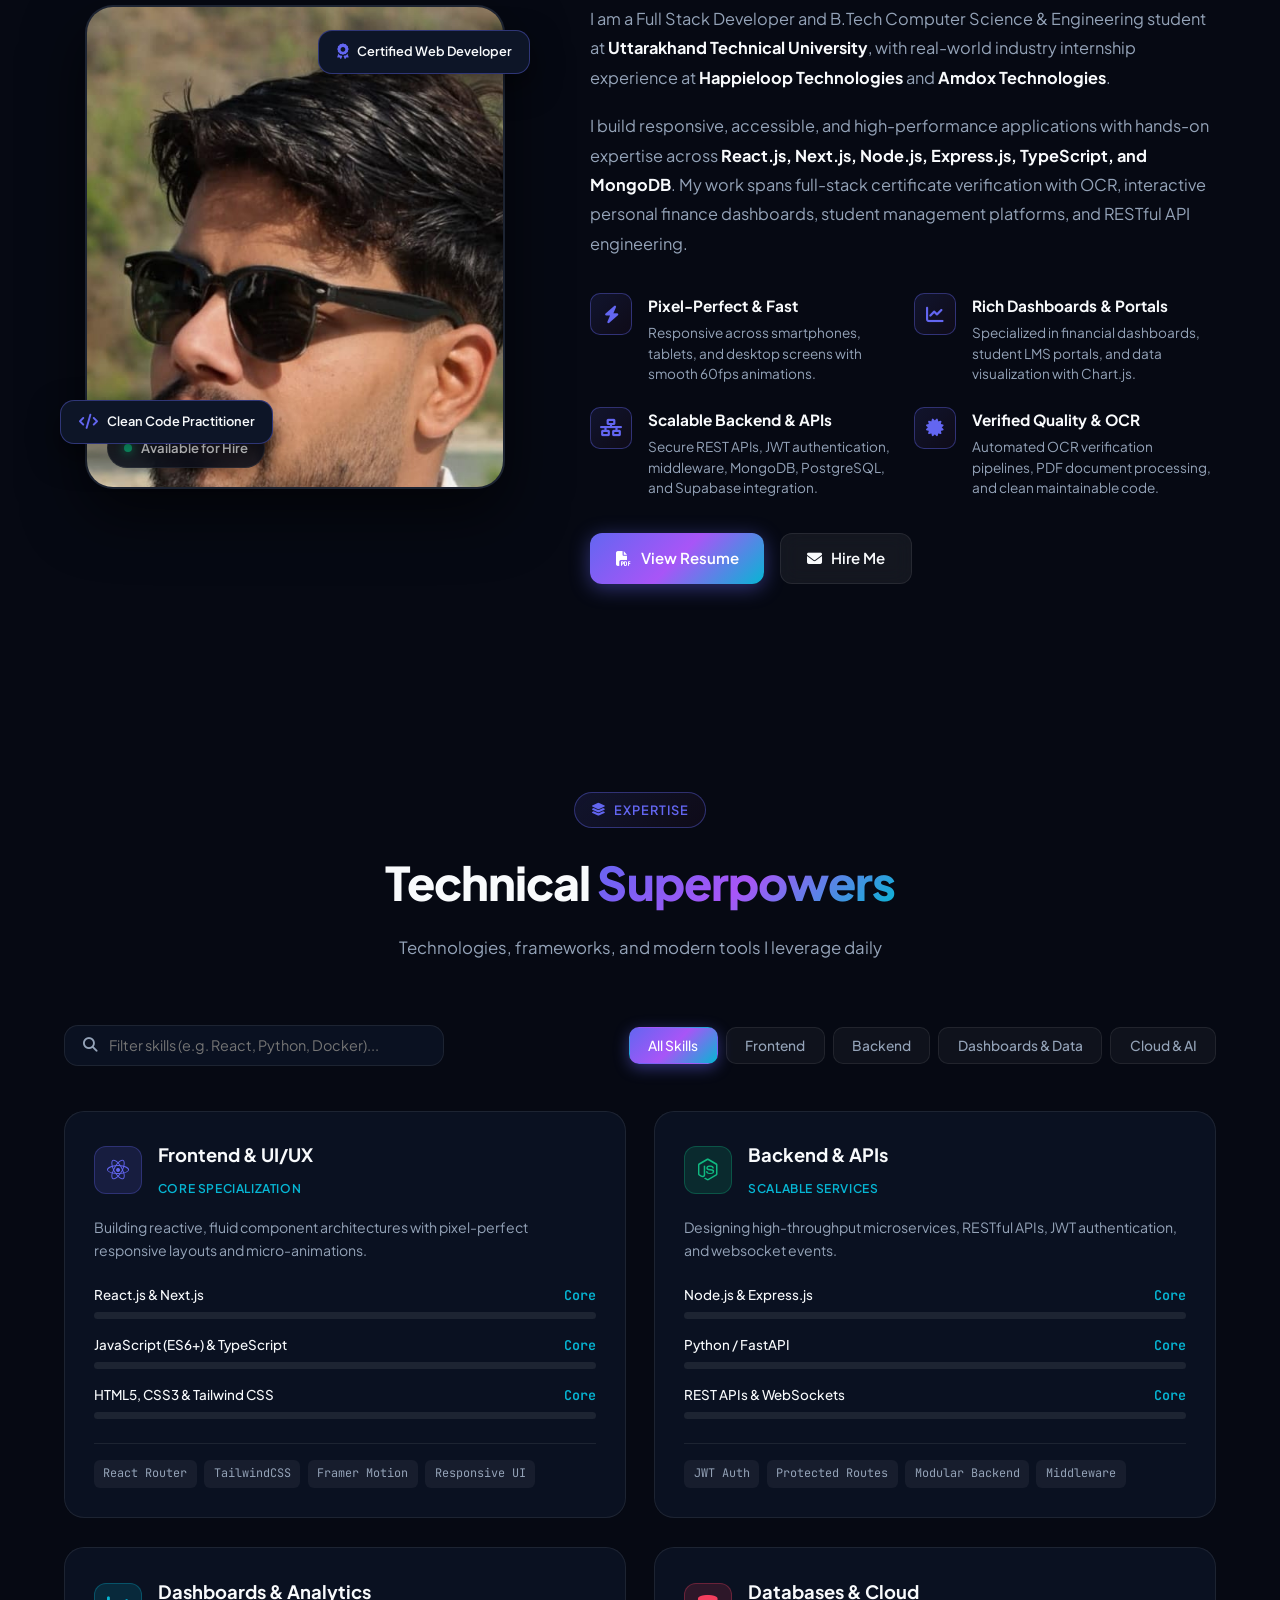
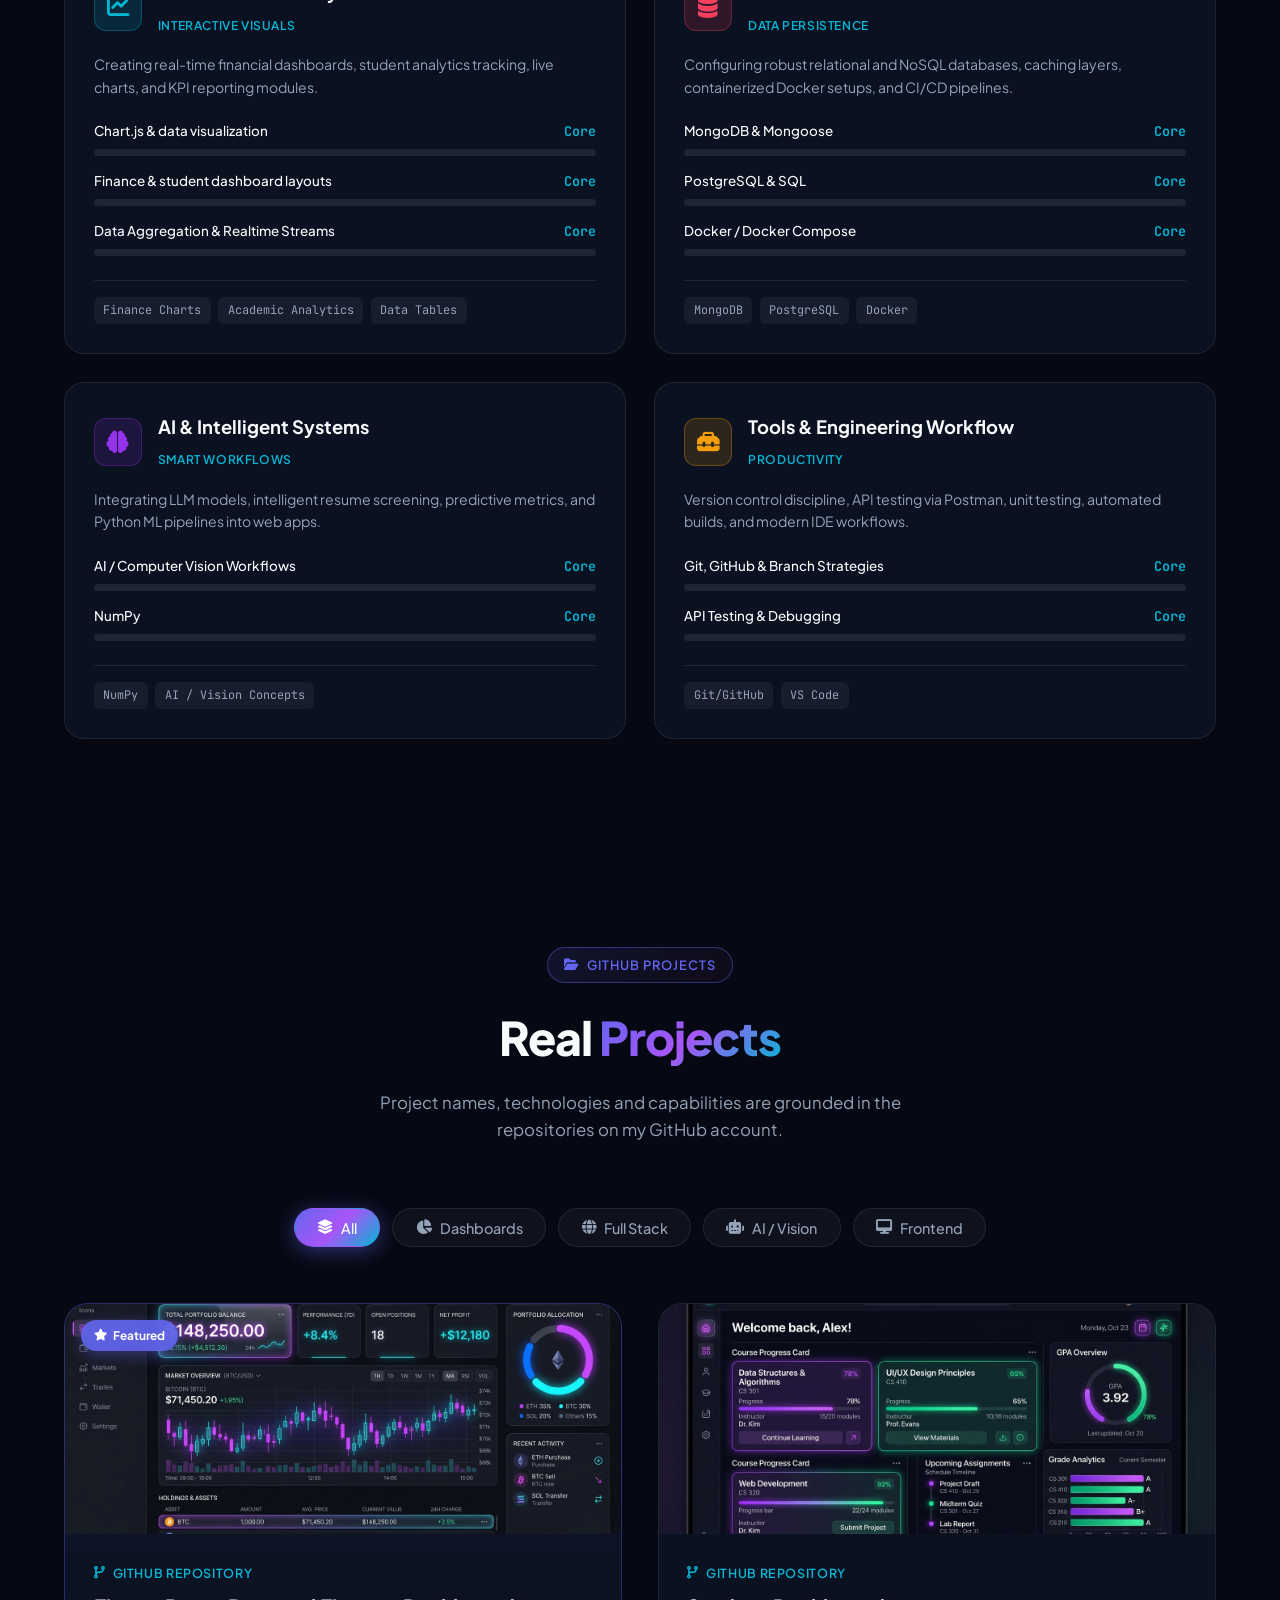
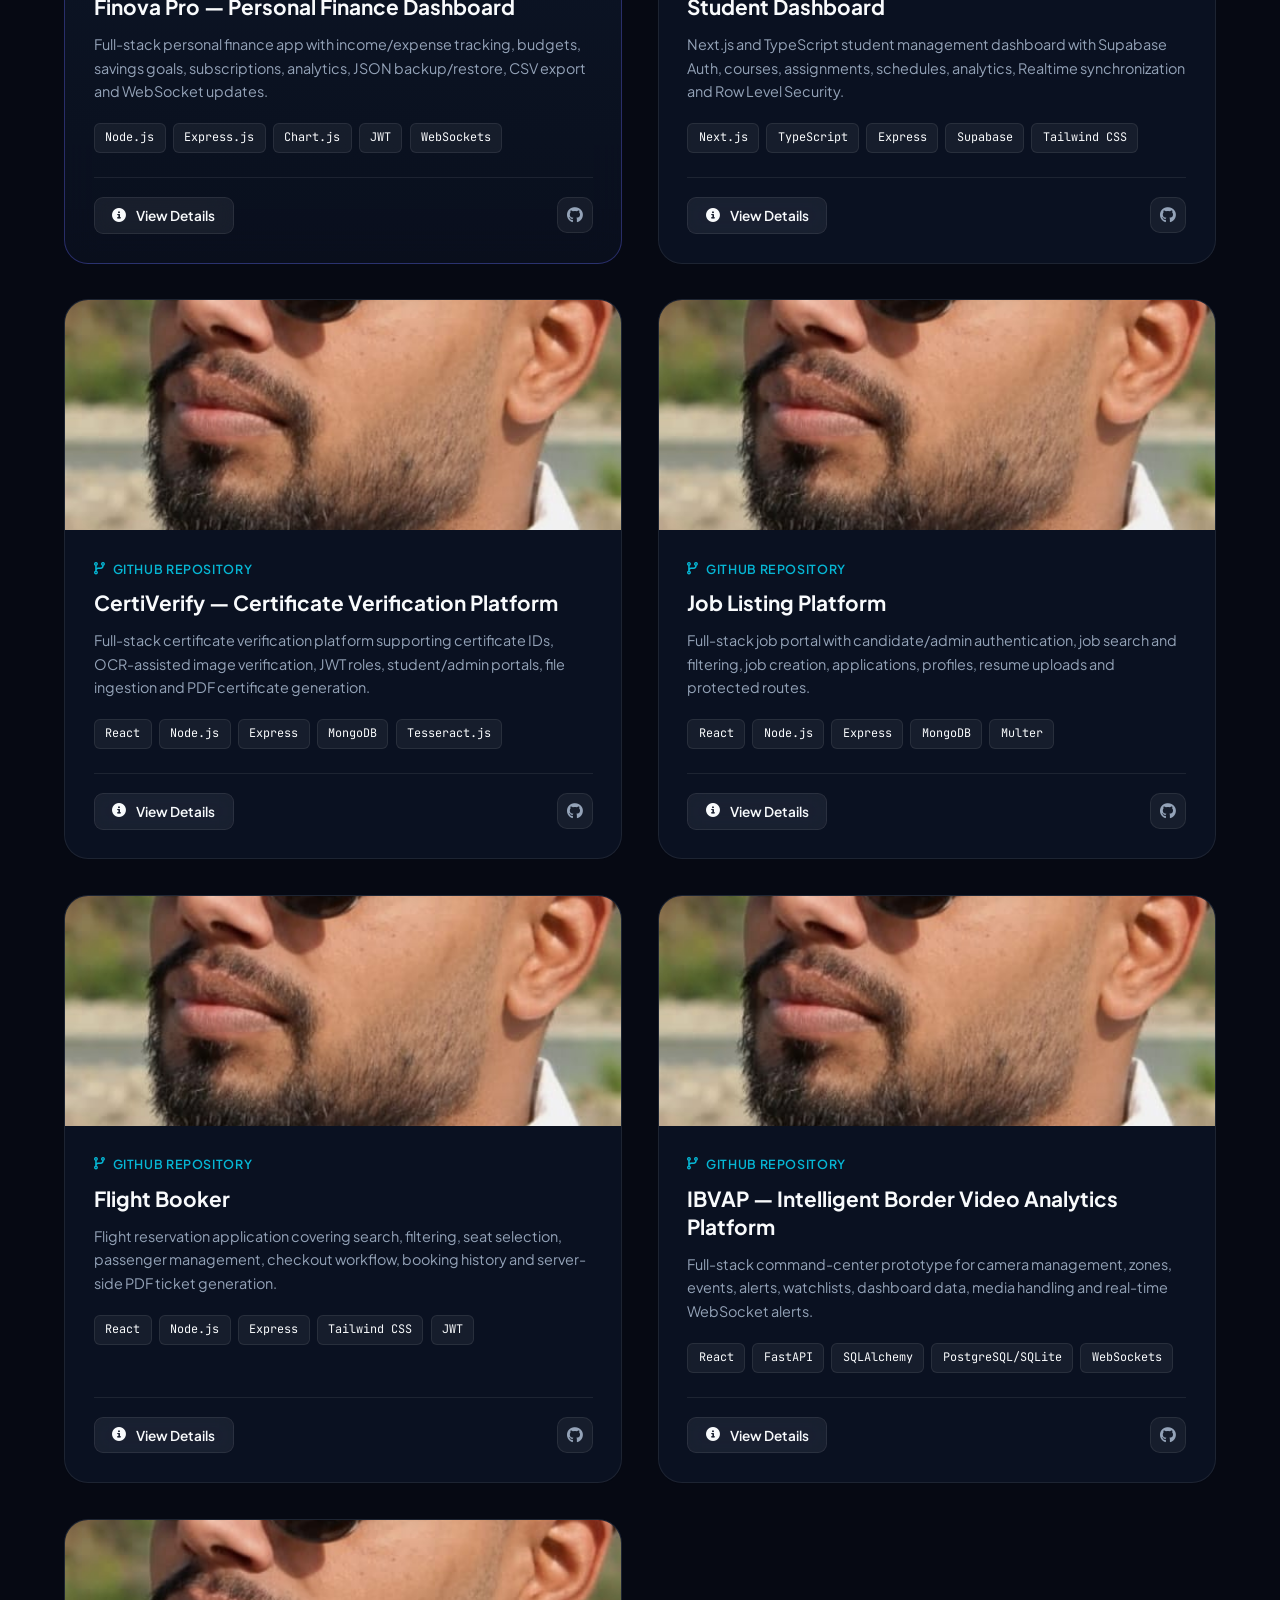
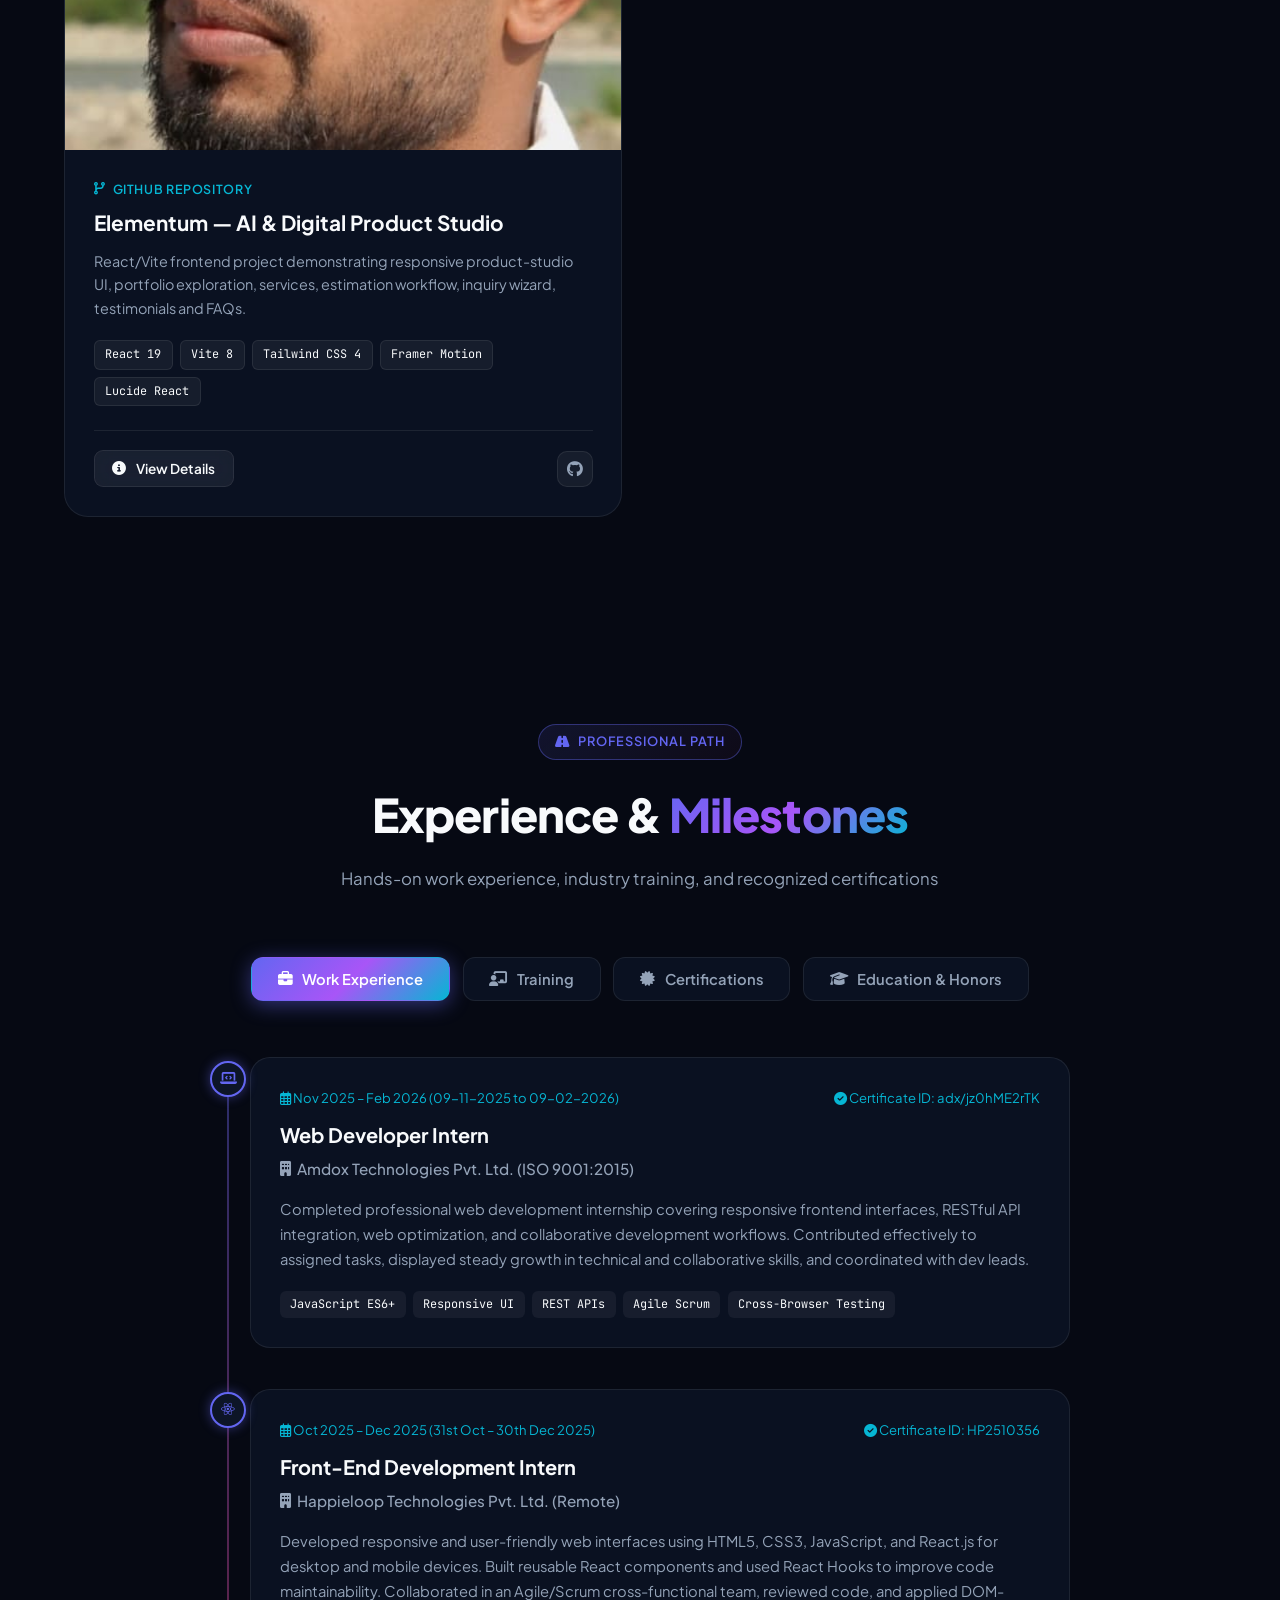
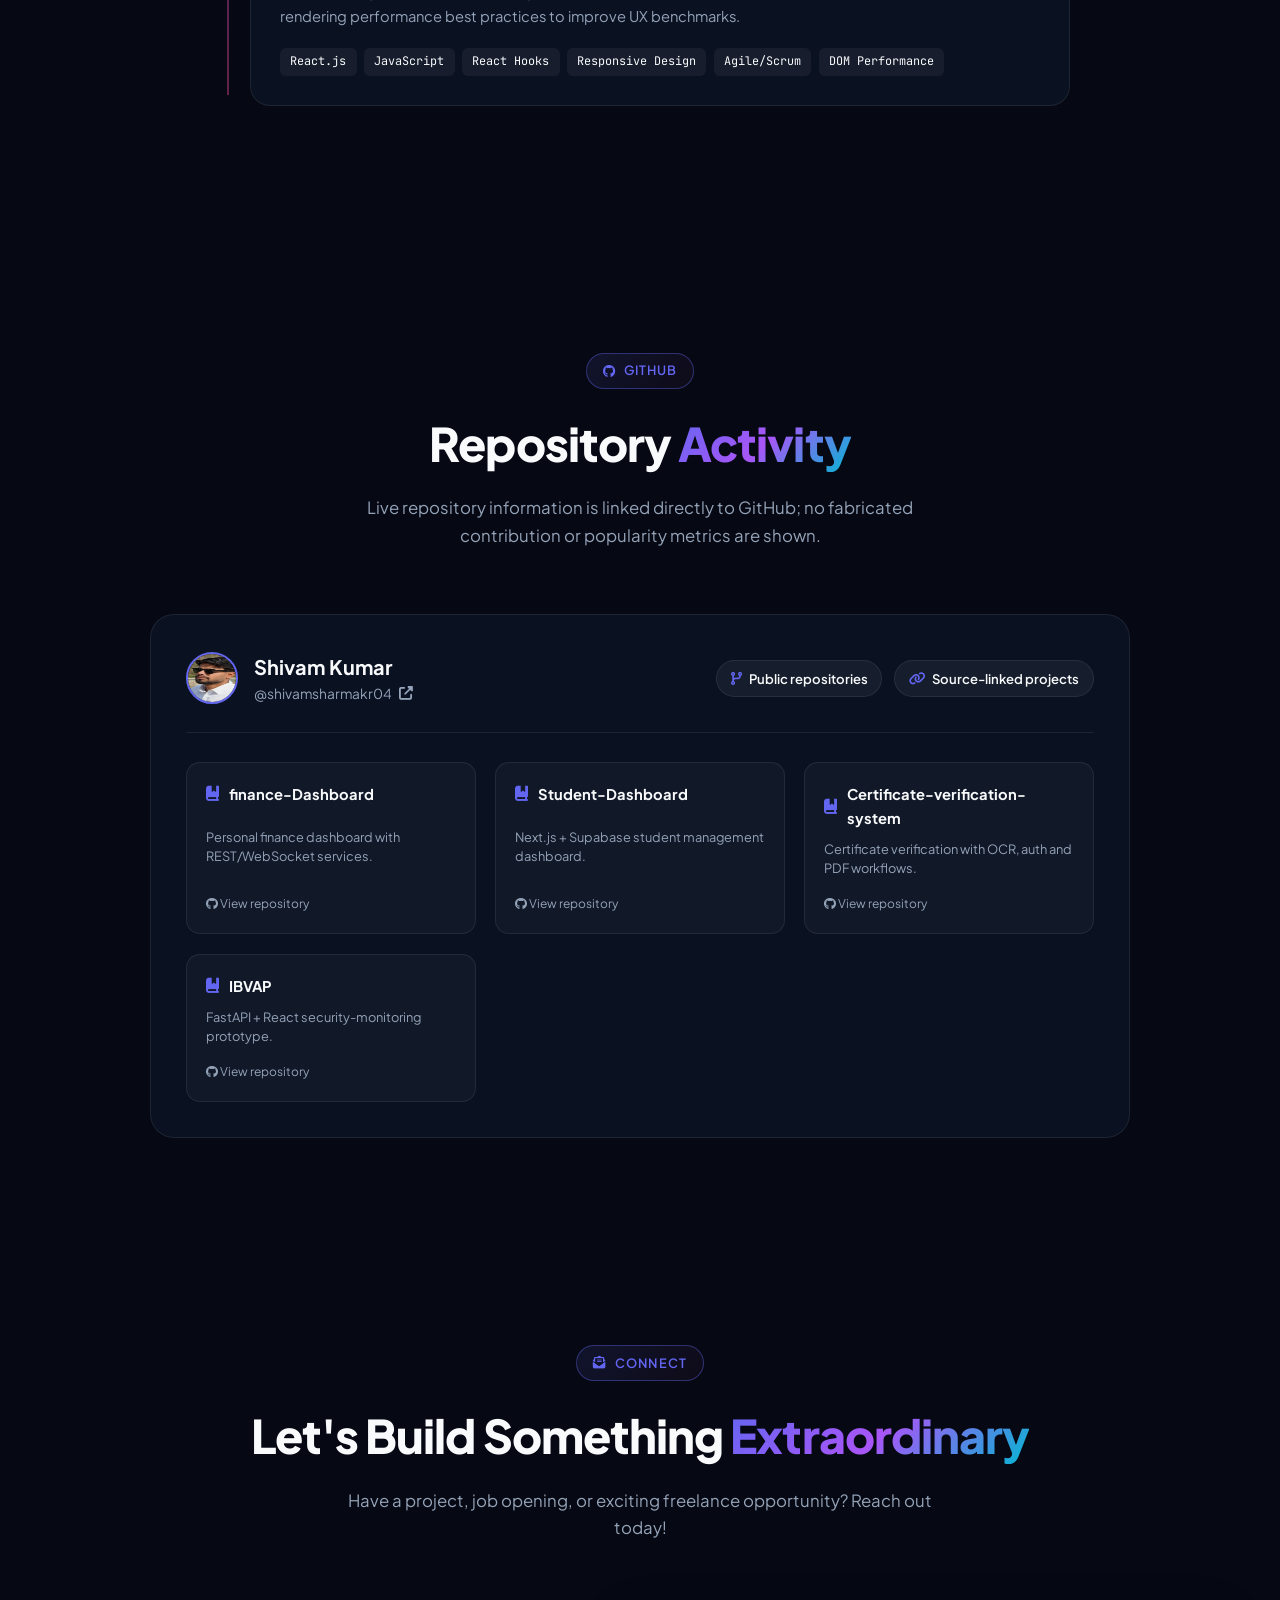
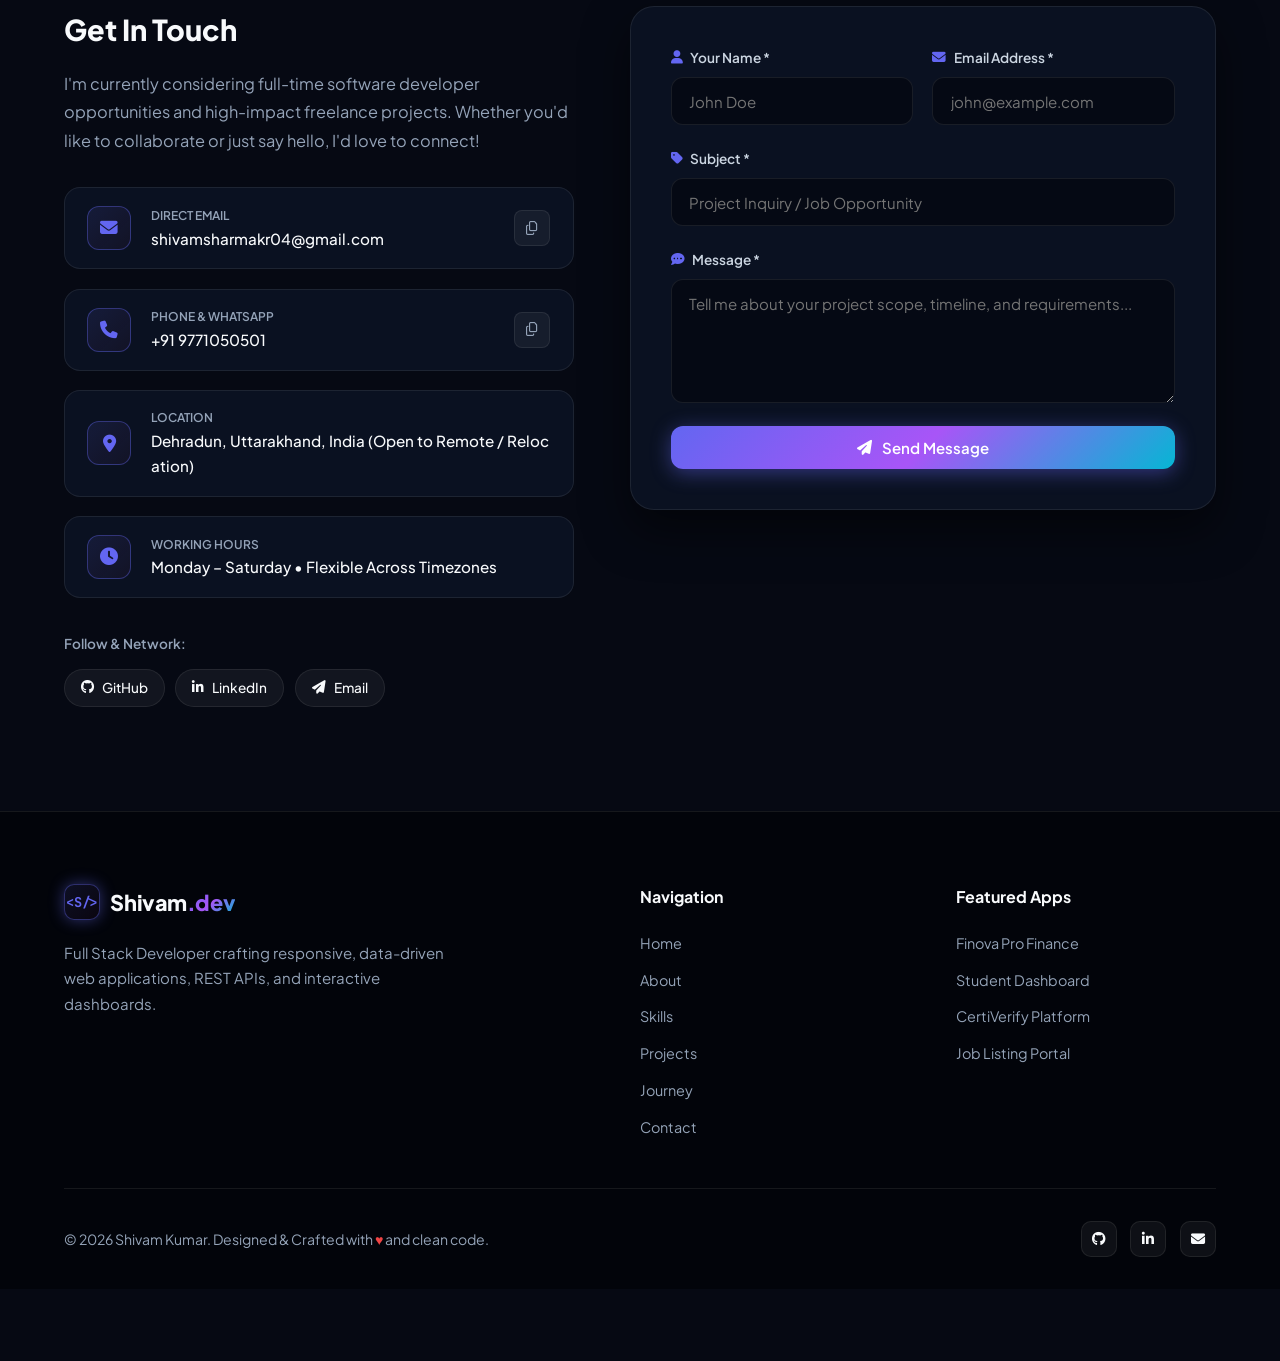
==== commit aabb862d: "feat: add code window tabs and enhance terminal command handling - Implemented tab functionality for" ====
--- a/index.html
+++ b/index.html
@@ -245,19 +245,11 @@
                             <!-- Tab 2: JSON Tech Stack -->
                             <div class="tab-content" id="tab-json">
                                 <div class="code-line"><span class="line-num">1</span><span>{</span></div>
-<<<<<<< HEAD
-                                <div class="code-line"><span class="line-num">2</span><span>&nbsp;&nbsp;<span class="code-string">"languages"</span>: [<span class="code-string">"JavaScript (ES6+)"</span>, <span class="code-string">"TypeScript"</span>, <span class="code-string">"HTML5"</span>, <span class="code-string">"CSS3"</span>, <span class="code-string">"SQL"</span>],</span></div>
-                                <div class="code-line"><span class="line-num">3</span><span>&nbsp;&nbsp;<span class="code-string">"frontend"</span>: [<span class="code-string">"React.js"</span>, <span class="code-string">"Next.js"</span>, <span class="code-string">"Redux"</span>, <span class="code-string">"Tailwind CSS"</span>],</span></div>
-                                <div class="code-line"><span class="line-num">4</span><span>&nbsp;&nbsp;<span class="code-string">"backend"</span>: [<span class="code-string">"Node.js"</span>, <span class="code-string">"Express.js"</span>, <span class="code-string">"REST APIs"</span>, <span class="code-string">"JWT"</span>],</span></div>
-                                <div class="code-line"><span class="line-num">5</span><span>&nbsp;&nbsp;<span class="code-string">"databases"</span>: [<span class="code-string">"MongoDB"</span>, <span class="code-string">"Mongoose"</span>, <span class="code-string">"MySQL"</span>, <span class="code-string">"Supabase"</span>],</span></div>
-                                <div class="code-line"><span class="line-num">6</span><span>&nbsp;&nbsp;<span class="code-string">"tools"</span>: [<span class="code-string">"Git"</span>, <span class="code-string">"GitHub"</span>, <span class="code-string">"Postman"</span>, <span class="code-string">"Vite"</span>, <span class="code-string">"VS Code"</span>]</span></div>
-=======
                                 <div class="code-line"><span class="line-num">2</span><span>&nbsp;&nbsp;<span class="code-string">"frontend"</span>: [<span class="code-string">"React 19"</span>, <span class="code-string">"Next.js"</span>, <span class="code-string">"TypeScript"</span>, <span class="code-string">"Tailwind/CSS3"</span>],</span></div>
                                 <div class="code-line"><span class="line-num">3</span><span>&nbsp;&nbsp;<span class="code-string">"dashboards"</span>: [<span class="code-string">"Chart.js"</span>, <span class="code-string">"Data Visualization"</span>],</span></div>
                                 <div class="code-line"><span class="line-num">4</span><span>&nbsp;&nbsp;<span class="code-string">"backend"</span>: [<span class="code-string">"Node.js"</span>, <span class="code-string">"Express"</span>, <span class="code-string">"Python FastAPI"</span>, <span class="code-string">"REST"</span>],</span></div>
                                 <div class="code-line"><span class="line-num">5</span><span>&nbsp;&nbsp;<span class="code-string">"database"</span>: [<span class="code-string">"MongoDB"</span>, <span class="code-string">"PostgreSQL"</span>, <span class="code-string">"Redis"</span>],</span></div>
                                 <div class="code-line"><span class="line-num">6</span><span>&nbsp;&nbsp;<span class="code-string">"data_services"</span>: [<span class="code-string">"Supabase"</span>, <span class="code-string">"MongoDB"</span>, <span class="code-string">"PostgreSQL"</span>, <span class="code-string">"Git/GitHub"</span>]</span></div>
->>>>>>> fd8285b3e3281b64d4d43fd98ce085782cc86cfa
                                 <div class="code-line"><span class="line-num">7</span><span>}</span></div>
                             </div>
 
@@ -289,7 +281,17 @@
                             </div>
 
                             <!-- Tab 4: Verified profile details -->
-                            </div></div></div>
+                            <div class="tab-content" id="tab-stats">
+                                <div class="code-line"><span class="line-num">1</span><span><span class="code-keyword">const</span> <span class="code-variable">profile</span> = {</span></div>
+                                <div class="code-line"><span class="line-num">2</span><span>&nbsp;&nbsp;<span class="code-prop">location</span>: <span class="code-string">"Dehradun, India"</span>,</span></div>
+                                <div class="code-line"><span class="line-num">3</span><span>&nbsp;&nbsp;<span class="code-prop">focus</span>: <span class="code-string">"Full-stack web applications"</span>,</span></div>
+                                <div class="code-line"><span class="line-num">4</span><span>&nbsp;&nbsp;<span class="code-prop">education</span>: <span class="code-string">"B.Tech, Computer Science"</span>,</span></div>
+                                <div class="code-line"><span class="line-num">5</span><span>&nbsp;&nbsp;<span class="code-prop">openToWork</span>: <span class="code-keyword">true</span></span></div>
+                                <div class="code-line"><span class="line-num">6</span><span>};</span></div>
+                            </div>
+                            </div>
+                            </div>
+                            </div>
                     </div>
                 </div>
             </div>
@@ -604,103 +606,26 @@
                 <p class="section-desc">Project names, technologies and capabilities are grounded in the repositories on my GitHub account.</p>
             </div>
             <div class="project-filters">
-<<<<<<< HEAD
-                <button class="filter-btn active" data-filter="all">
-                    <i class="fas fa-layer-group"></i> All Projects
-                </button>
-                <button class="filter-btn" data-filter="dashboard">
-                    <i class="fas fa-chart-pie"></i> Dashboards &amp; Analytics
-                </button>
-                <button class="filter-btn" data-filter="fullstack">
-                    <i class="fas fa-globe"></i> Full Stack Apps
-                </button>
-                <button class="filter-btn" data-filter="ai">
-                    <i class="fas fa-robot"></i> AI &amp; Analytics
-                </button>
-=======
                 <button class="filter-btn active" data-filter="all"><i class="fas fa-layer-group"></i> All</button>
                 <button class="filter-btn" data-filter="dashboard"><i class="fas fa-chart-pie"></i> Dashboards</button>
                 <button class="filter-btn" data-filter="fullstack"><i class="fas fa-globe"></i> Full Stack</button>
                 <button class="filter-btn" data-filter="ai"><i class="fas fa-robot"></i> AI / Vision</button>
                 <button class="filter-btn" data-filter="frontend"><i class="fas fa-desktop"></i> Frontend</button>
->>>>>>> fd8285b3e3281b64d4d43fd98ce085782cc86cfa
             </div>
             <div class="projects-grid" id="projectsGrid">
                 
                 <div class="project-card tilt-card featured-project" data-category="dashboard" data-project-id="finance-dashboard">
                     <div class="project-badge-pill"><i class="fas fa-star"></i> Featured</div>
                     <div class="project-image-box">
-<<<<<<< HEAD
-                        <img src="assets/images/finance_dashboard.jpg" alt="Finova Pro - Personal Finance Platform" class="project-img" loading="lazy">
-                        <div class="project-overlay">
-                            <div class="project-links">
-                                <button class="p-link-btn sandbox-trigger-btn" data-project-id="finance-dashboard" title="Launch Interactive Live Demo">
-                                    <i class="fas fa-play"></i> Live Interactive Demo
-                                </button>
-                                <button class="p-link-btn project-details-btn" data-project-id="finance-dashboard" title="View Full Specs">
-                                    <i class="fas fa-info-circle"></i> Details
-                                </button>
-                                <a href="https://github.com/shivamsharmakr04/finance-Dashboard" target="_blank" rel="noopener" class="p-link-btn" title="GitHub Repository">
-                                    <i class="fab fa-github"></i>
-                                </a>
-=======
                         <img src="assets/images/finance_dashboard.jpg" alt="Finova Pro — Personal Finance Dashboard" class="project-img" loading="lazy">
                         <div class="project-overlay">
                             <div class="project-links">
                                 <button class="p-link-btn project-details-btn" data-project-id="finance-dashboard" title="View project details"><i class="fas fa-info-circle"></i> Details</button>
                                 <a href="https://github.com/shivamsharmakr04/finance-Dashboard" target="_blank" rel="noopener" class="p-link-btn" title="GitHub repository"><i class="fab fa-github"></i></a>
->>>>>>> fd8285b3e3281b64d4d43fd98ce085782cc86cfa
                             </div>
                         </div>
                     </div>
                     <div class="project-info">
-<<<<<<< HEAD
-                        <div class="project-category-tag">
-                            <i class="fas fa-chart-line"></i> Fintech &amp; Personal Finance Dashboard
-                        </div>
-                        <h3 class="project-title">Finova Pro — Personal Finance Platform</h3>
-                        <p class="project-desc">
-                            A comprehensive personal finance application covering income and expense tracking, budget planning, savings goals, subscriptions, authentication, financial analytics, exports, and forecasting.
-                        </p>
-                        <!-- Live Mini Simulation Metrics -->
-                        <div class="project-stats-row">
-                            <div class="p-stat"><span class="p-label">Total Portfolio</span><strong>$148,250.00</strong></div>
-                            <div class="p-stat"><span class="p-label">Monthly Return</span><strong class="text-success">+8.4% (+$12,180)</strong></div>
-                            <div class="p-stat"><span class="p-label">Stack</span><strong>Node + Express + Mongo</strong></div>
-                        </div>
-                        <div class="project-tech-tags">
-                            <span>Node.js</span><span>Express.js</span><span>MongoDB</span><span>JWT</span><span>REST APIs</span><span>Chart.js</span>
-                        </div>
-                        <div class="project-card-footer">
-                            <button class="btn btn-primary btn-sm sandbox-trigger-btn" data-project-id="finance-dashboard">
-                                <i class="fas fa-chart-simple"></i> Try Live Interactive Sandbox
-                            </button>
-                            <a href="https://github.com/shivamsharmakr04/finance-Dashboard" target="_blank" rel="noopener" class="card-icon-link" title="Source Code">
-                                <i class="fab fa-github"></i>
-                            </a>
-                        </div>
-                    </div>
-                </div>
-
-                <!-- Project 2: Student Management & LMS Dashboard (FEATURED) -->
-                <div class="project-card tilt-card featured-project" data-category="dashboard" data-project-id="student-dashboard">
-                    <div class="project-badge-pill student-badge">
-                        <i class="fas fa-graduation-cap"></i> Featured Platform
-                    </div>
-                    <div class="project-image-box">
-                        <img src="assets/images/student_dashboard.jpg" alt="Student Dashboard - LMS & Academic Management" class="project-img" loading="lazy">
-                        <div class="project-overlay">
-                            <div class="project-links">
-                                <button class="p-link-btn sandbox-trigger-btn" data-project-id="student-dashboard" title="Launch Interactive Live Demo">
-                                    <i class="fas fa-play"></i> Live Interactive Demo
-                                </button>
-                                <button class="p-link-btn project-details-btn" data-project-id="student-dashboard" title="View Full Specs">
-                                    <i class="fas fa-info-circle"></i> Details
-                                </button>
-                                <a href="https://github.com/shivamsharmakr04/Student-Dashboard" target="_blank" rel="noopener" class="p-link-btn" title="GitHub Repository">
-                                    <i class="fab fa-github"></i>
-                                </a>
-=======
                         <div class="project-category-tag"><i class="fas fa-code-branch"></i> GitHub Repository</div>
                         <h3 class="project-title">Finova Pro — Personal Finance Dashboard</h3>
                         <p class="project-desc">Full-stack personal finance app with income/expense tracking, budgets, savings goals, subscriptions, analytics, JSON backup/restore, CSV export and WebSocket updates.</p>
@@ -719,51 +644,10 @@
                             <div class="project-links">
                                 <button class="p-link-btn project-details-btn" data-project-id="student-dashboard" title="View project details"><i class="fas fa-info-circle"></i> Details</button>
                                 <a href="https://github.com/shivamsharmakr04/Student-Dashboard" target="_blank" rel="noopener" class="p-link-btn" title="GitHub repository"><i class="fab fa-github"></i></a>
->>>>>>> fd8285b3e3281b64d4d43fd98ce085782cc86cfa
                             </div>
                         </div>
                     </div>
                     <div class="project-info">
-<<<<<<< HEAD
-                        <div class="project-category-tag">
-                            <i class="fas fa-book-reader"></i> EdTech &amp; Student LMS Portal
-                        </div>
-                        <h3 class="project-title">Student Dashboard — LMS &amp; Academic Management</h3>
-                        <p class="project-desc">
-                            A modern student-focused learning dashboard with responsive interfaces, authentication/data integration, course progression, assignments, GPA scenarios, and Supabase Realtime &amp; RLS.
-                        </p>
-                        <div class="project-stats-row">
-                            <div class="p-stat"><span class="p-label">Student GPA</span><strong class="text-accent">3.92 / 4.00</strong></div>
-                            <div class="p-stat"><span class="p-label">Course Progress</span><strong class="text-success">78% Completed</strong></div>
-                            <div class="p-stat"><span class="p-label">Architecture</span><strong>Next.js + Supabase</strong></div>
-                        </div>
-                        <div class="project-tech-tags">
-                            <span>Next.js 14</span><span>TypeScript</span><span>Supabase</span><span>Tailwind CSS</span><span>Express</span>
-                        </div>
-                        <div class="project-card-footer">
-                            <button class="btn btn-primary btn-sm sandbox-trigger-btn" data-project-id="student-dashboard">
-                                <i class="fas fa-graduation-cap"></i> Try Interactive LMS Demo
-                            </button>
-                            <a href="https://github.com/shivamsharmakr04/Student-Dashboard" target="_blank" rel="noopener" class="card-icon-link" title="Source Code">
-                                <i class="fab fa-github"></i>
-                            </a>
-                        </div>
-                    </div>
-                </div>
-
-                <!-- Project 3: Job Listing Platform -->
-                <div class="project-card tilt-card" data-category="fullstack" data-project-id="job-listing-app">
-                    <div class="project-image-box">
-                        <img src="https://images.unsplash.com/photo-1486312338219-ce68d2c6f44d?w=800&h=500&fit=crop" alt="Job Listing Platform" class="project-img" loading="lazy">
-                        <div class="project-overlay">
-                            <div class="project-links">
-                                <button class="p-link-btn project-details-btn" data-project-id="job-listing-app" title="Details">
-                                    <i class="fas fa-info-circle"></i>
-                                </button>
-                                <a href="https://github.com/shivamsharmakr04/job-listing-app" target="_blank" rel="noopener" class="p-link-btn" title="View Code">
-                                    <i class="fab fa-github"></i>
-                                </a>
-=======
                         <div class="project-category-tag"><i class="fas fa-code-branch"></i> GitHub Repository</div>
                         <h3 class="project-title">Student Dashboard</h3>
                         <p class="project-desc">Next.js and TypeScript student management dashboard with Supabase Auth, courses, assignments, schedules, analytics, Realtime synchronization and Row Level Security.</p>
@@ -782,46 +666,10 @@
                             <div class="project-links">
                                 <button class="p-link-btn project-details-btn" data-project-id="certificate-verification" title="View project details"><i class="fas fa-info-circle"></i> Details</button>
                                 <a href="https://github.com/shivamsharmakr04/Certificate-verification-system" target="_blank" rel="noopener" class="p-link-btn" title="GitHub repository"><i class="fab fa-github"></i></a>
->>>>>>> fd8285b3e3281b64d4d43fd98ce085782cc86cfa
                             </div>
                         </div>
                     </div>
                     <div class="project-info">
-<<<<<<< HEAD
-                        <div class="project-category-tag">
-                            <i class="fas fa-briefcase"></i> Full Stack Recruitment Portal
-                        </div>
-                        <h3 class="project-title">Job Listing Platform</h3>
-                        <p class="project-desc">
-                            Full-stack job portal supporting candidate/admin authentication, job search and filtering, application tracking, user profiles, resume/file uploads, and RESTful API workflows.
-                        </p>
-                        <div class="project-tech-tags">
-                            <span>React.js</span><span>Node.js</span><span>MongoDB</span><span>Express</span><span>JWT</span>
-                        </div>
-                        <div class="project-card-footer">
-                            <button class="btn btn-secondary btn-sm project-details-btn" data-project-id="job-listing-app">
-                                <i class="fas fa-info-circle"></i> View Architecture
-                            </button>
-                            <a href="https://github.com/shivamsharmakr04/job-listing-app" target="_blank" rel="noopener" class="card-icon-link" title="Source Code">
-                                <i class="fab fa-github"></i>
-                            </a>
-                        </div>
-                    </div>
-                </div>
-
-                <!-- Project 4: Flight Booking Reservation System -->
-                <div class="project-card tilt-card" data-category="fullstack" data-project-id="flight-booker">
-                    <div class="project-image-box">
-                        <img src="https://images.unsplash.com/photo-1436491865332-7a61a109cc05?w=800&h=500&fit=crop" alt="Flight Booker" class="project-img" loading="lazy">
-                        <div class="project-overlay">
-                            <div class="project-links">
-                                <button class="p-link-btn project-details-btn" data-project-id="flight-booker" title="Details">
-                                    <i class="fas fa-info-circle"></i>
-                                </button>
-                                <a href="https://github.com/shivamsharmakr04/flight-booker" target="_blank" rel="noopener" class="p-link-btn" title="View Code">
-                                    <i class="fab fa-github"></i>
-                                </a>
-=======
                         <div class="project-category-tag"><i class="fas fa-code-branch"></i> GitHub Repository</div>
                         <h3 class="project-title">CertiVerify — Certificate Verification Platform</h3>
                         <p class="project-desc">Full-stack certificate verification platform supporting certificate IDs, OCR-assisted image verification, JWT roles, student/admin portals, file ingestion and PDF certificate generation.</p>
@@ -840,46 +688,10 @@
                             <div class="project-links">
                                 <button class="p-link-btn project-details-btn" data-project-id="job-portal" title="View project details"><i class="fas fa-info-circle"></i> Details</button>
                                 <a href="https://github.com/shivamsharmakr04/job-listing-app" target="_blank" rel="noopener" class="p-link-btn" title="GitHub repository"><i class="fab fa-github"></i></a>
->>>>>>> fd8285b3e3281b64d4d43fd98ce085782cc86cfa
                             </div>
                         </div>
                     </div>
                     <div class="project-info">
-<<<<<<< HEAD
-                        <div class="project-category-tag">
-                            <i class="fas fa-plane-departure"></i> Travel &amp; Booking Application
-                        </div>
-                        <h3 class="project-title">Flight Booker — Reservation Engine</h3>
-                        <p class="project-desc">
-                            Full-stack flight reservation application featuring flight search and filtering, interactive seat selection, passenger management, checkout flow, wallet workflow, and automated PDF ticket generation.
-                        </p>
-                        <div class="project-tech-tags">
-                            <span>React</span><span>Node.js</span><span>Express</span><span>Tailwind CSS</span><span>JWT</span><span>PDFKit</span>
-                        </div>
-                        <div class="project-card-footer">
-                            <button class="btn btn-secondary btn-sm project-details-btn" data-project-id="flight-booker">
-                                <i class="fas fa-info-circle"></i> View Architecture
-                            </button>
-                            <a href="https://github.com/shivamsharmakr04/flight-booker" target="_blank" rel="noopener" class="card-icon-link" title="Source Code">
-                                <i class="fab fa-github"></i>
-                            </a>
-                        </div>
-                    </div>
-                </div>
-
-                <!-- Project 5: Certificate Verification System -->
-                <div class="project-card tilt-card" data-category="fullstack" data-project-id="certificate-verification">
-                    <div class="project-image-box">
-                        <img src="https://images.unsplash.com/photo-1639762681485-074b7f938ba0?w=800&h=500&fit=crop" alt="Certificate Verification Platform" class="project-img" loading="lazy">
-                        <div class="project-overlay">
-                            <div class="project-links">
-                                <button class="p-link-btn project-details-btn" data-project-id="certificate-verification" title="Details">
-                                    <i class="fas fa-info-circle"></i>
-                                </button>
-                                <a href="https://github.com/shivamsharmakr04/Certificate-verification-system" target="_blank" rel="noopener" class="p-link-btn" title="View Code">
-                                    <i class="fab fa-github"></i>
-                                </a>
-=======
                         <div class="project-category-tag"><i class="fas fa-code-branch"></i> GitHub Repository</div>
                         <h3 class="project-title">Job Listing Platform</h3>
                         <p class="project-desc">Full-stack job portal with candidate/admin authentication, job search and filtering, job creation, applications, profiles, resume uploads and protected routes.</p>
@@ -898,46 +710,10 @@
                             <div class="project-links">
                                 <button class="p-link-btn project-details-btn" data-project-id="flight-booking" title="View project details"><i class="fas fa-info-circle"></i> Details</button>
                                 <a href="https://github.com/shivamsharmakr04/flight-booker" target="_blank" rel="noopener" class="p-link-btn" title="GitHub repository"><i class="fab fa-github"></i></a>
->>>>>>> fd8285b3e3281b64d4d43fd98ce085782cc86cfa
                             </div>
                         </div>
                     </div>
                     <div class="project-info">
-<<<<<<< HEAD
-                        <div class="project-category-tag">
-                            <i class="fas fa-certificate"></i> Credential Verification &amp; OCR
-                        </div>
-                        <h3 class="project-title">CertiVerify — Certificate Verification &amp; Fraud Detection</h3>
-                        <p class="project-desc">
-                            Full-stack certificate verification platform with student/admin portals, certificate IDs, authentication, document processing, and OCR-assisted certificate inspection using Tesseract.js.
-                        </p>
-                        <div class="project-tech-tags">
-                            <span>React.js</span><span>Node.js</span><span>Express.js</span><span>MongoDB</span><span>JWT</span><span>Tesseract OCR</span>
-                        </div>
-                        <div class="project-card-footer">
-                            <button class="btn btn-secondary btn-sm project-details-btn" data-project-id="certificate-verification">
-                                <i class="fas fa-info-circle"></i> View Architecture
-                            </button>
-                            <a href="https://github.com/shivamsharmakr04/Certificate-verification-system" target="_blank" rel="noopener" class="card-icon-link" title="Source Code">
-                                <i class="fab fa-github"></i>
-                            </a>
-                        </div>
-                    </div>
-                </div>
-
-                <!-- Project 6: IBVAP Video Analytics -->
-                <div class="project-card tilt-card" data-category="ai" data-project-id="ibvap">
-                    <div class="project-image-box">
-                        <img src="https://images.unsplash.com/photo-1550751827-4bd374c3f58b?w=800&h=500&fit=crop" alt="IBVAP Video Analytics" class="project-img" loading="lazy">
-                        <div class="project-overlay">
-                            <div class="project-links">
-                                <button class="p-link-btn project-details-btn" data-project-id="ibvap" title="Details">
-                                    <i class="fas fa-info-circle"></i>
-                                </button>
-                                <a href="https://github.com/shivamsharmakr04/IBVAP" target="_blank" rel="noopener" class="p-link-btn" title="View Code">
-                                    <i class="fab fa-github"></i>
-                                </a>
-=======
                         <div class="project-category-tag"><i class="fas fa-code-branch"></i> GitHub Repository</div>
                         <h3 class="project-title">Flight Booker</h3>
                         <p class="project-desc">Flight reservation application covering search, filtering, seat selection, passenger management, checkout workflow, booking history and server-side PDF ticket generation.</p>
@@ -956,30 +732,10 @@
                             <div class="project-links">
                                 <button class="p-link-btn project-details-btn" data-project-id="ibvap" title="View project details"><i class="fas fa-info-circle"></i> Details</button>
                                 <a href="https://github.com/shivamsharmakr04/IBVAP" target="_blank" rel="noopener" class="p-link-btn" title="GitHub repository"><i class="fab fa-github"></i></a>
->>>>>>> fd8285b3e3281b64d4d43fd98ce085782cc86cfa
                             </div>
                         </div>
                     </div>
                     <div class="project-info">
-<<<<<<< HEAD
-                        <div class="project-category-tag">
-                            <i class="fas fa-video"></i> AI &amp; Video Analytics Prototype
-                        </div>
-                        <h3 class="project-title">IBVAP — Intelligent Border Video Analytics</h3>
-                        <p class="project-desc">
-                            React/Vite operator console paired with a FastAPI backend for cameras, zones, events, alerts, watchlists, dashboard data, media, health checks, and realtime alert delivery via WebSockets.
-                        </p>
-                        <div class="project-tech-tags">
-                            <span>React</span><span>Vite</span><span>FastAPI</span><span>PostgreSQL</span><span>WebSockets</span><span>Docker</span>
-                        </div>
-                        <div class="project-card-footer">
-                            <button class="btn btn-secondary btn-sm project-details-btn" data-project-id="ibvap">
-                                <i class="fas fa-info-circle"></i> View Architecture
-                            </button>
-                            <a href="https://github.com/shivamsharmakr04/IBVAP" target="_blank" rel="noopener" class="card-icon-link" title="Source Code">
-                                <i class="fab fa-github"></i>
-                            </a>
-=======
                         <div class="project-category-tag"><i class="fas fa-code-branch"></i> GitHub Repository</div>
                         <h3 class="project-title">IBVAP — Intelligent Border Video Analytics Platform</h3>
                         <p class="project-desc">Full-stack command-center prototype for camera management, zones, events, alerts, watchlists, dashboard data, media handling and real-time WebSocket alerts.</p>
@@ -1009,7 +765,6 @@
                         <div class="project-card-footer">
                             <button class="btn btn-secondary btn-sm project-details-btn" data-project-id="elementum"><i class="fas fa-info-circle"></i> View Details</button>
                             <a href="https://github.com/shivamsharmakr04/Elementum" target="_blank" rel="noopener" class="card-icon-link" title="Source Code"><i class="fab fa-github"></i></a>
->>>>>>> fd8285b3e3281b64d4d43fd98ce085782cc86cfa
                         </div>
                     </div>
                 </div>
@@ -1246,110 +1001,7 @@
                     <div class="gh-quick-badges"><span class="gh-badge"><i class="fas fa-code-branch"></i> Public repositories</span><span class="gh-badge"><i class="fas fa-link"></i> Source-linked projects</span></div>
                 </div>
                 <div class="featured-repos-grid">
-<<<<<<< HEAD
-                    <a href="https://github.com/shivamsharmakr04/finance-Dashboard" target="_blank" rel="noopener" class="repo-card">
-                        <div class="repo-head">
-                            <i class="fas fa-book-bookmark"></i>
-                            <span class="repo-name">finance-Dashboard</span>
-                            <span class="repo-visibility">Public</span>
-                        </div>
-                        <p class="repo-desc">Finova Pro: Full-stack personal finance application covering transactions, budgets, subscriptions, and analytics.</p>
-                        <div class="repo-meta">
-                            <span><span class="lang-color js-color"></span> Node.js / Express</span>
-                            <span><i class="fas fa-circle-nodes"></i> REST &amp; WebSockets</span>
-                        </div>
-                    </a>
-                    <a href="https://github.com/shivamsharmakr04/Student-Dashboard" target="_blank" rel="noopener" class="repo-card">
-                        <div class="repo-head">
-                            <i class="fas fa-book-bookmark"></i>
-                            <span class="repo-name">Student-Dashboard</span>
-                            <span class="repo-visibility">Public</span>
-                        </div>
-                        <p class="repo-desc">Modern student-focused dashboard with responsive UI, Supabase Realtime, RLS, and GPA calculator.</p>
-                        <div class="repo-meta">
-                            <span><span class="lang-color ts-color"></span> TypeScript / Next.js</span>
-                            <span><i class="fas fa-database"></i> Supabase</span>
-                        </div>
-                    </a>
-                    <a href="https://github.com/shivamsharmakr04/Certificate-verification-system" target="_blank" rel="noopener" class="repo-card">
-                        <div class="repo-head">
-                            <i class="fas fa-book-bookmark"></i>
-                            <span class="repo-name">Certificate-verification-system</span>
-                            <span class="repo-visibility">Public</span>
-                        </div>
-                        <p class="repo-desc">CertiVerify: Certificate issuance &amp; public verification platform with Tesseract OCR &amp; PDF generation.</p>
-                        <div class="repo-meta">
-                            <span><span class="lang-color react-color"></span> React.js / Node</span>
-                            <span><i class="fas fa-shield-halved"></i> Tesseract OCR</span>
-                        </div>
-                    </a>
-                </div>
-            </div>
-        </div>
-    </section>
-
-    <!-- TESTIMONIALS / ENDORSEMENTS SECTION -->
-    <section id="testimonials" class="animate-on-scroll">
-        <div class="section-container">
-            <div class="section-header">
-                <span class="section-badge"><i class="fas fa-comments"></i> Endorsements</span>
-                <h2 class="section-title">What Collaborators <span>Say</span></h2>
-                <p class="section-desc">Feedback from team leads, internship mentors, and fellow developers</p>
-            </div>
-
-            <div class="testimonials-grid">
-                <div class="testimonial-card tilt-card">
-                    <div class="testimonial-quote-icon"><i class="fas fa-quote-right"></i></div>
-                    <div class="star-rating">
-                        <i class="fas fa-star"></i><i class="fas fa-star"></i><i class="fas fa-star"></i><i class="fas fa-star"></i><i class="fas fa-star"></i>
-                    </div>
-                    <p class="testimonial-text">
-                        "Shivam demonstrated strong frontend and responsive design fundamentals during his tenure. He picked up complex user interface requirements quickly and always ensured pixel-perfect responsiveness across mobile and desktop."
-                    </p>
-                    <div class="testimonial-author">
-                        <div class="author-avatar"><i class="fas fa-user-tie"></i></div>
-                        <div>
-                            <h4>Technical Lead</h4>
-                            <small>Amdox Technologies Pvt. Ltd.</small>
-                        </div>
-                    </div>
-                </div>
-
-                <div class="testimonial-card tilt-card">
-                    <div class="testimonial-quote-icon"><i class="fas fa-quote-right"></i></div>
-                    <div class="star-rating">
-                        <i class="fas fa-star"></i><i class="fas fa-star"></i><i class="fas fa-star"></i><i class="fas fa-star"></i><i class="fas fa-star"></i>
-                    </div>
-                    <p class="testimonial-text">
-                        "An enthusiastic developer who writes clean, maintainable JavaScript code. His work on interactive dashboards and modern animations really stood out. Shivam is a dependable engineer who cares deeply about user experience."
-                    </p>
-                    <div class="testimonial-author">
-                        <div class="author-avatar"><i class="fas fa-user-astronaut"></i></div>
-                        <div>
-                            <h4>Frontend Supervisor</h4>
-                            <small>Happieloop Technologies</small>
-                        </div>
-                    </div>
-                </div>
-
-                <div class="testimonial-card tilt-card">
-                    <div class="testimonial-quote-icon"><i class="fas fa-quote-right"></i></div>
-                    <div class="star-rating">
-                        <i class="fas fa-star"></i><i class="fas fa-star"></i><i class="fas fa-star"></i><i class="fas fa-star"></i><i class="fas fa-star"></i>
-                    </div>
-                    <p class="testimonial-text">
-                        "Collaborated with Shivam on full-stack projects including the Finance Dashboard and Job Portal. His speed of execution, eye for sleek UI design, and problem-solving mindset make him an asset for any development team."
-                    </p>
-                    <div class="testimonial-author">
-                        <div class="author-avatar"><i class="fas fa-code"></i></div>
-                        <div>
-                            <h4>Senior Peer Developer</h4>
-                            <small>Open Source Collaborator</small>
-                        </div>
-                    </div>
-=======
                     <a href="https://github.com/shivamsharmakr04/finance-Dashboard" target="_blank" rel="noopener" class="repo-card"><div class="repo-head"><i class="fas fa-book-bookmark"></i><span class="repo-name">finance-Dashboard</span></div><p class="repo-desc">Personal finance dashboard with REST/WebSocket services.</p><div class="repo-meta"><span><i class="fab fa-github"></i> View repository</span></div></a><a href="https://github.com/shivamsharmakr04/Student-Dashboard" target="_blank" rel="noopener" class="repo-card"><div class="repo-head"><i class="fas fa-book-bookmark"></i><span class="repo-name">Student-Dashboard</span></div><p class="repo-desc">Next.js + Supabase student management dashboard.</p><div class="repo-meta"><span><i class="fab fa-github"></i> View repository</span></div></a><a href="https://github.com/shivamsharmakr04/Certificate-verification-system" target="_blank" rel="noopener" class="repo-card"><div class="repo-head"><i class="fas fa-book-bookmark"></i><span class="repo-name">Certificate-verification-system</span></div><p class="repo-desc">Certificate verification with OCR, auth and PDF workflows.</p><div class="repo-meta"><span><i class="fab fa-github"></i> View repository</span></div></a><a href="https://github.com/shivamsharmakr04/IBVAP" target="_blank" rel="noopener" class="repo-card"><div class="repo-head"><i class="fas fa-book-bookmark"></i><span class="repo-name">IBVAP</span></div><p class="repo-desc">FastAPI + React security-monitoring prototype.</p><div class="repo-meta"><span><i class="fab fa-github"></i> View repository</span></div></a>
->>>>>>> fd8285b3e3281b64d4d43fd98ce085782cc86cfa
                 </div>
             </div>
         </div>
@@ -1539,21 +1191,8 @@
                     <i class="fas fa-envelope"></i> <span>Contact Shivam</span>
                 </div>
 
-<<<<<<< HEAD
-                <div class="cmd-group-title">Featured Projects Demo</div>
-                <div class="cmd-item" data-action="sandbox" data-project="finance-dashboard">
-                    <i class="fas fa-chart-line text-success"></i> <span>Launch Finova Pro Finance Sandbox</span>
-                </div>
-                <div class="cmd-item" data-action="sandbox" data-project="student-dashboard">
-                    <i class="fas fa-graduation-cap text-accent"></i> <span>Launch Student LMS Portal Sandbox</span>
-                </div>
-                <div class="cmd-item" data-action="sandbox" data-project="certificate-verification">
-                    <i class="fas fa-certificate text-warning"></i> <span>View CertiVerify Platform Details</span>
-                </div>
-=======
                 <div class="cmd-group-title">Projects</div>
                 <div class="cmd-item" data-action="goto" data-target="#projects"><i class="fas fa-code-branch"></i> <span>Browse Verified GitHub Projects</span></div>
->>>>>>> fd8285b3e3281b64d4d43fd98ce085782cc86cfa
 
                 <div class="cmd-group-title">Actions & Downloads</div>
                 <div class="cmd-item" data-action="resume">
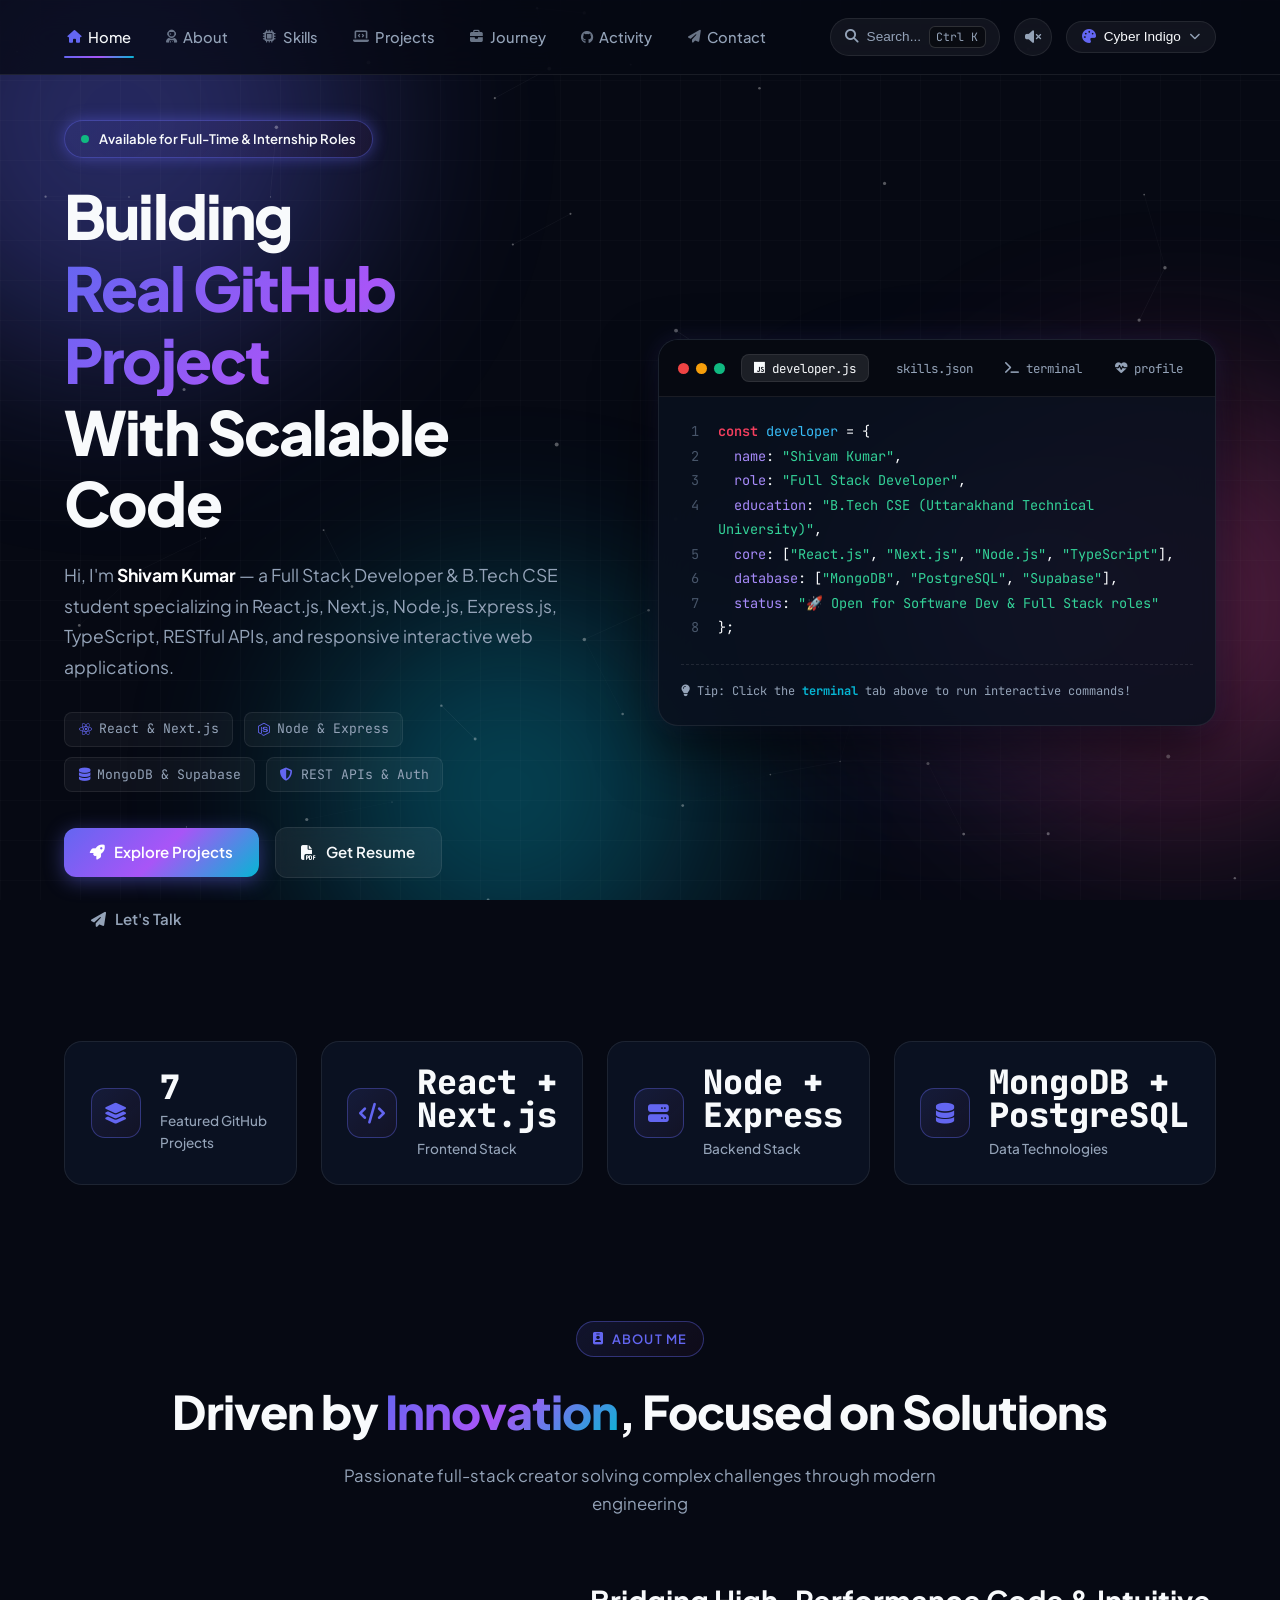
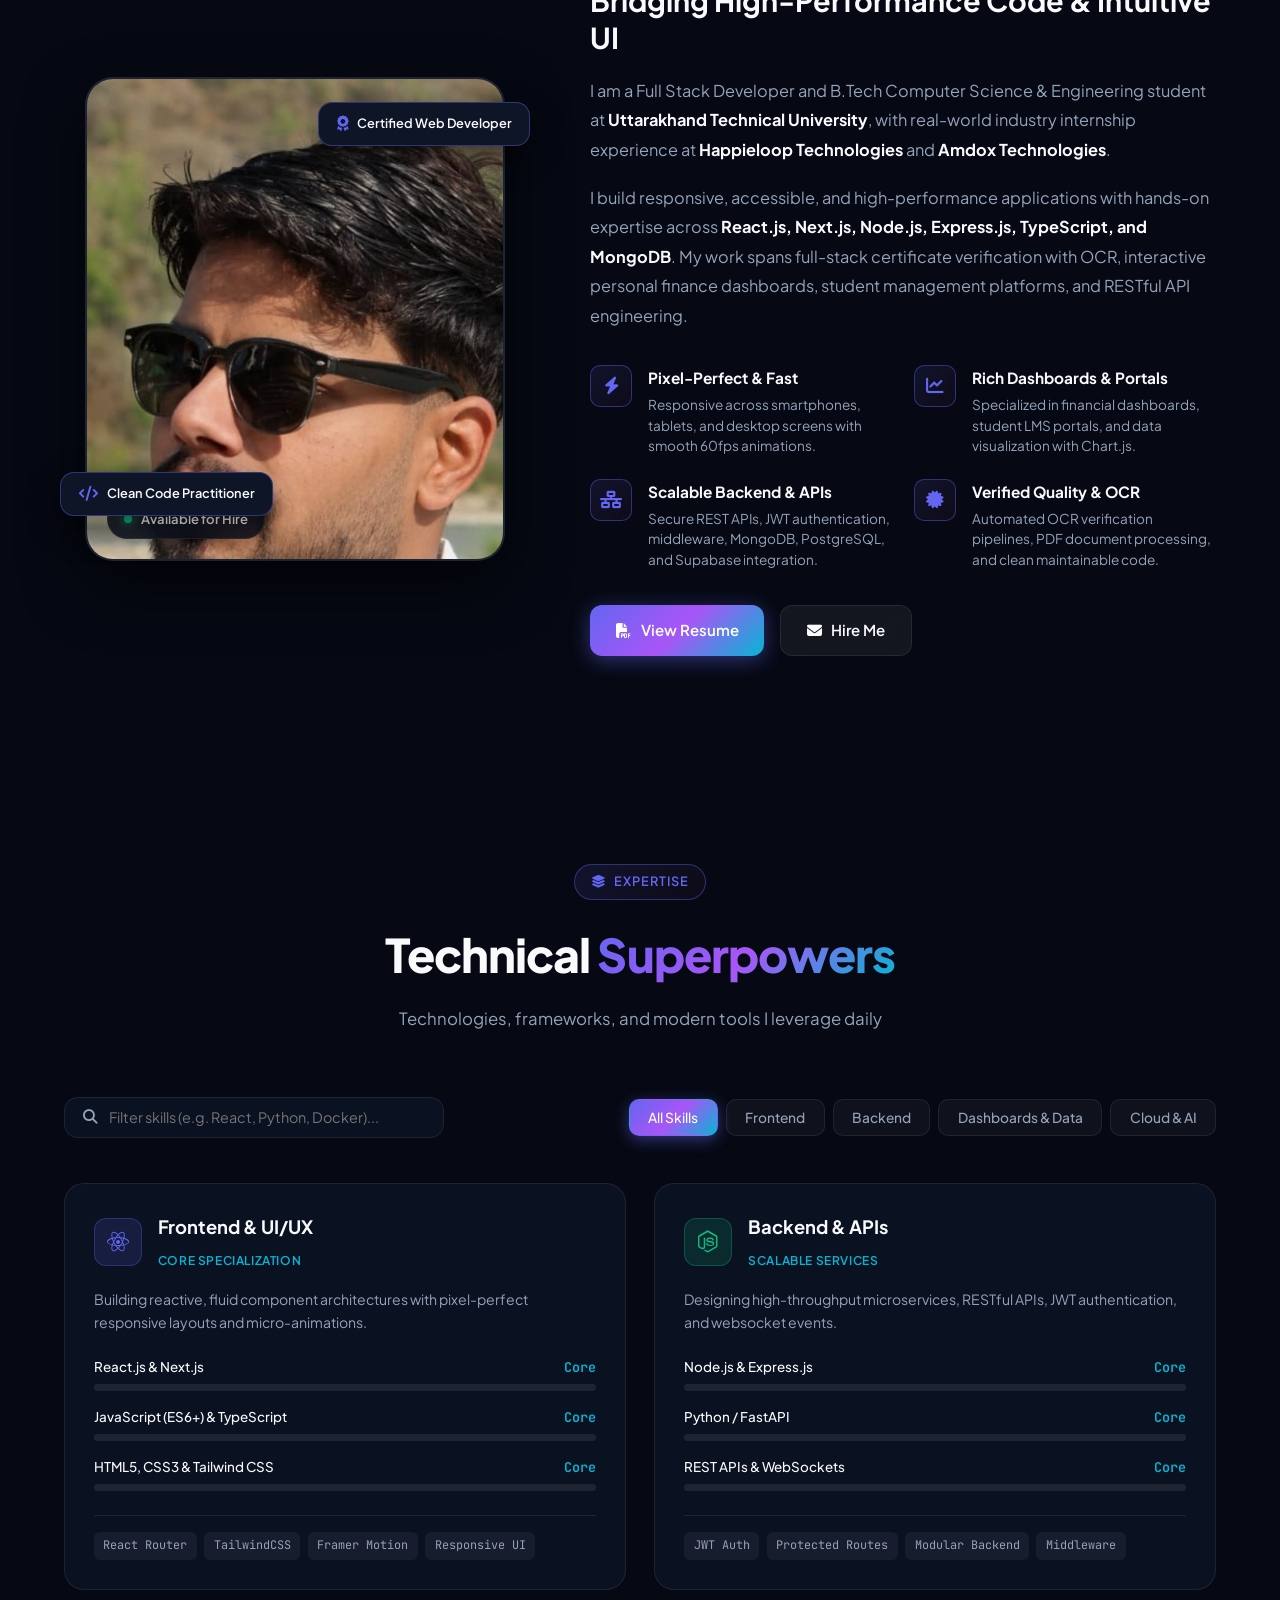
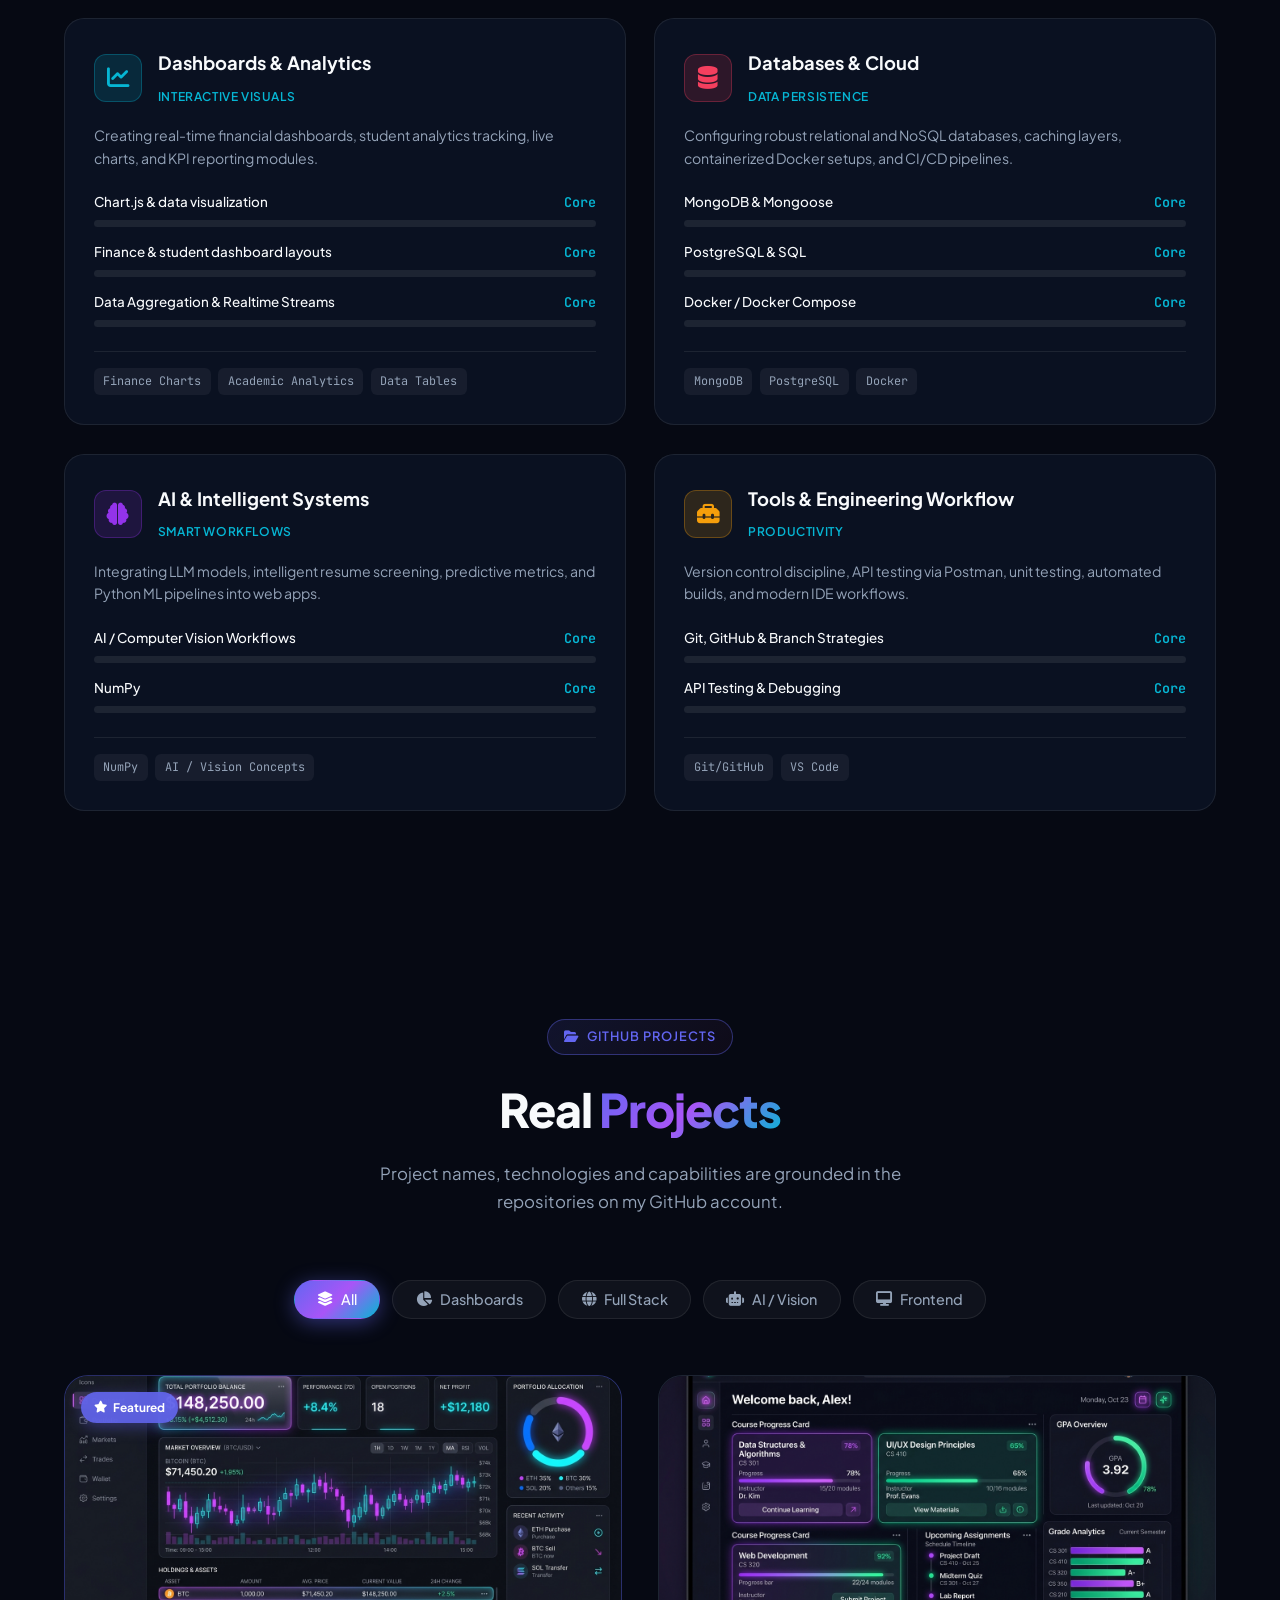
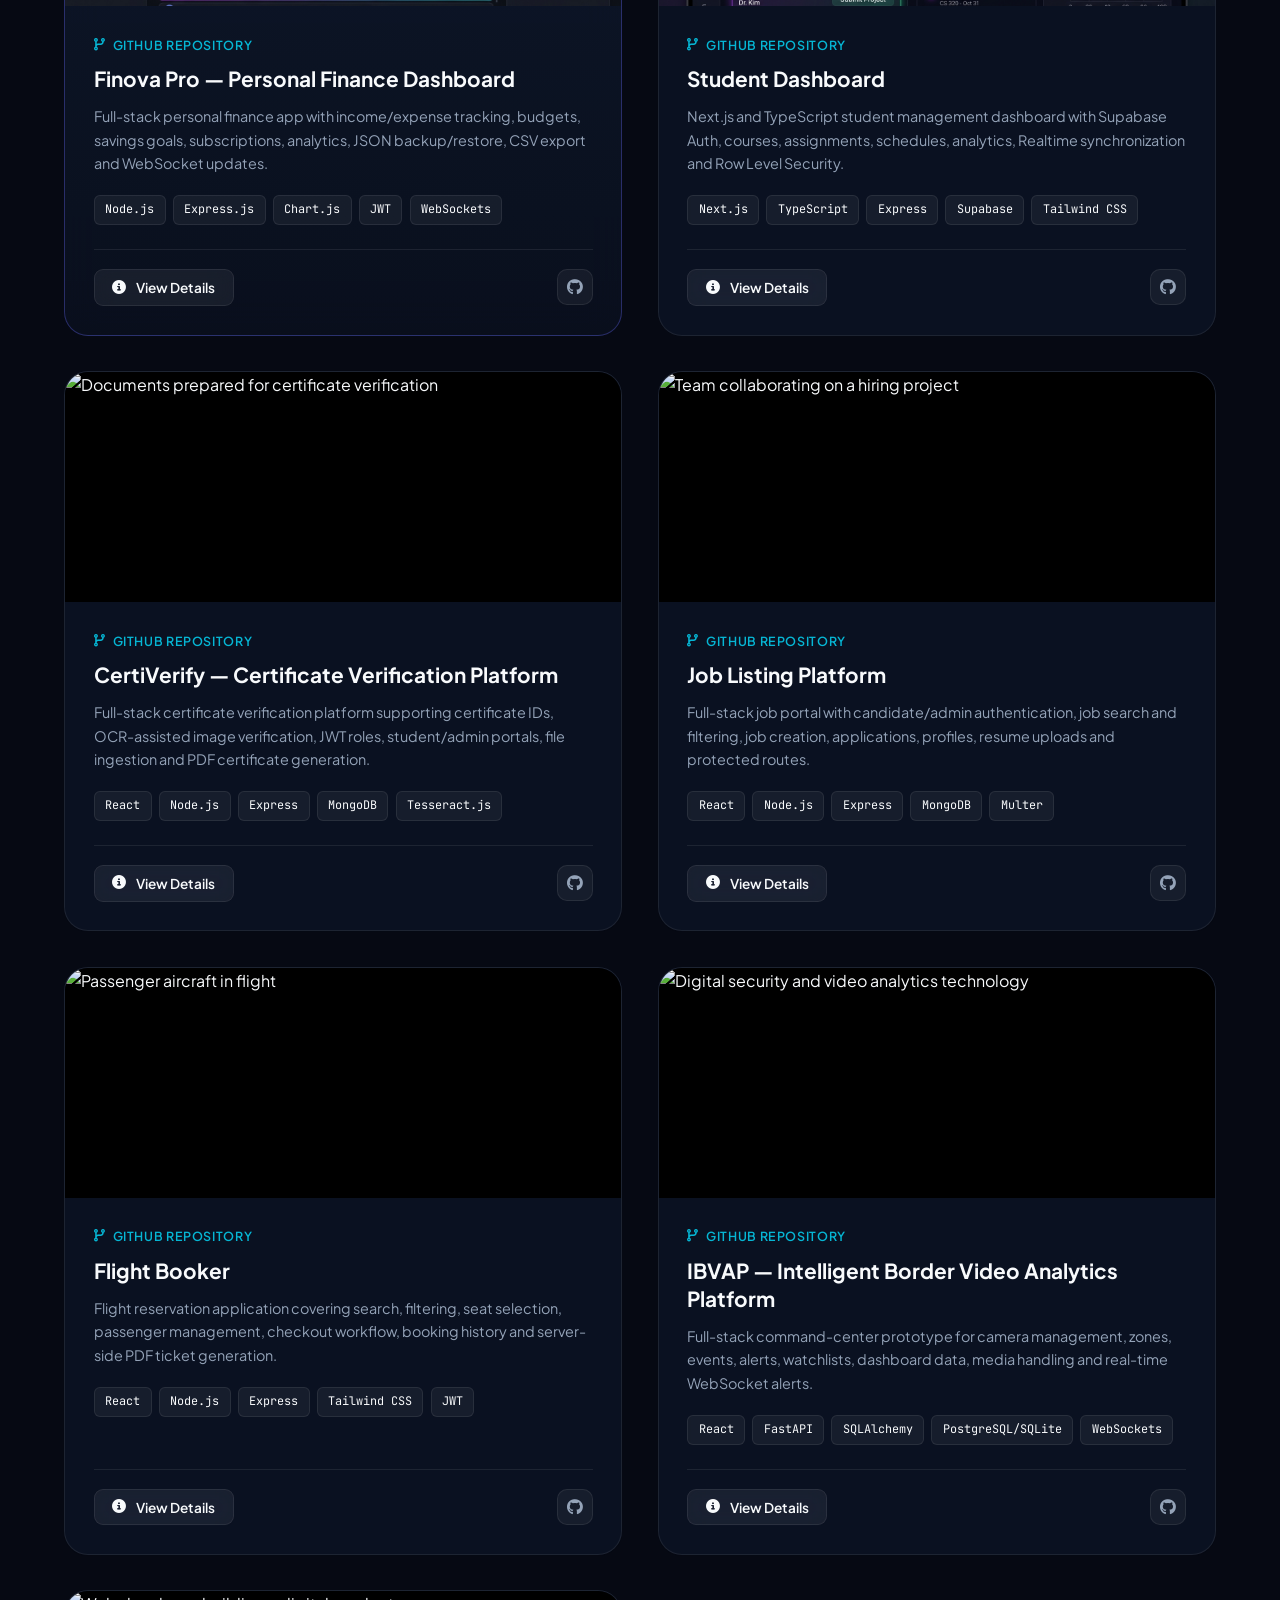
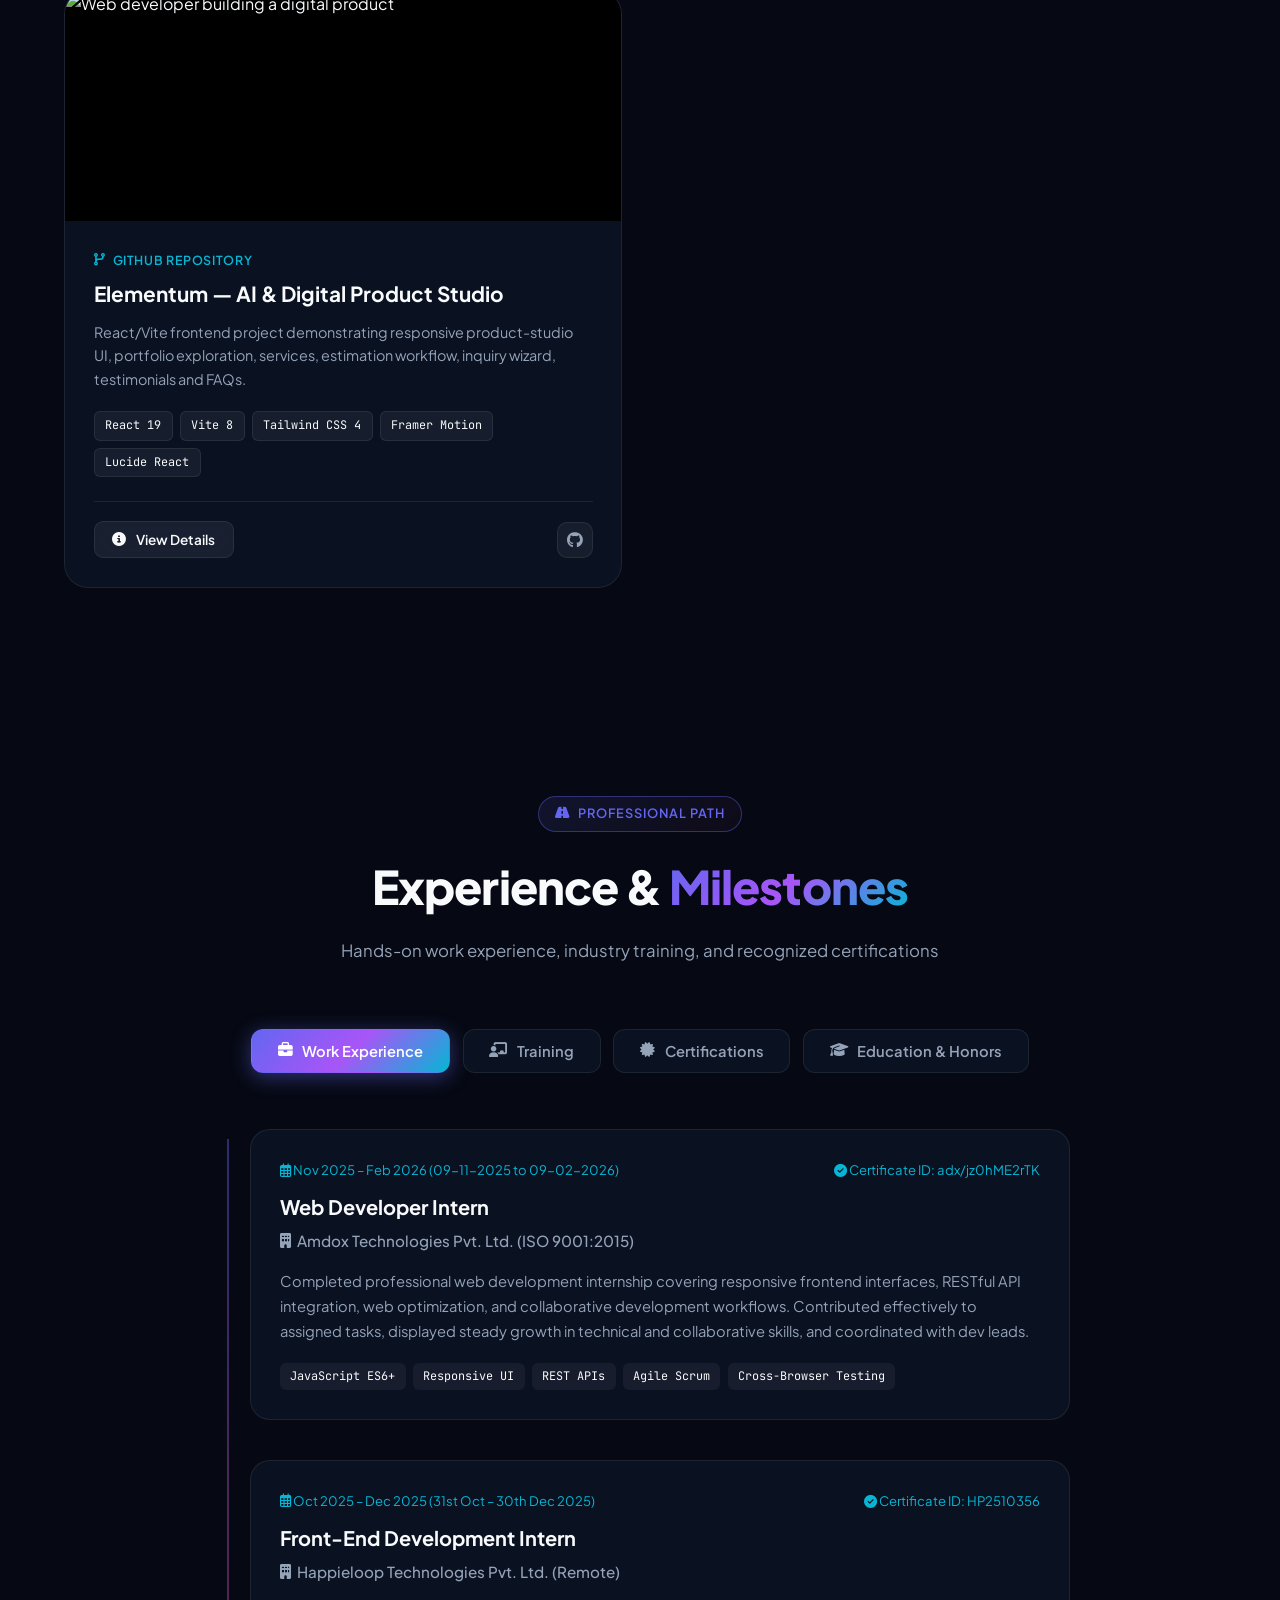
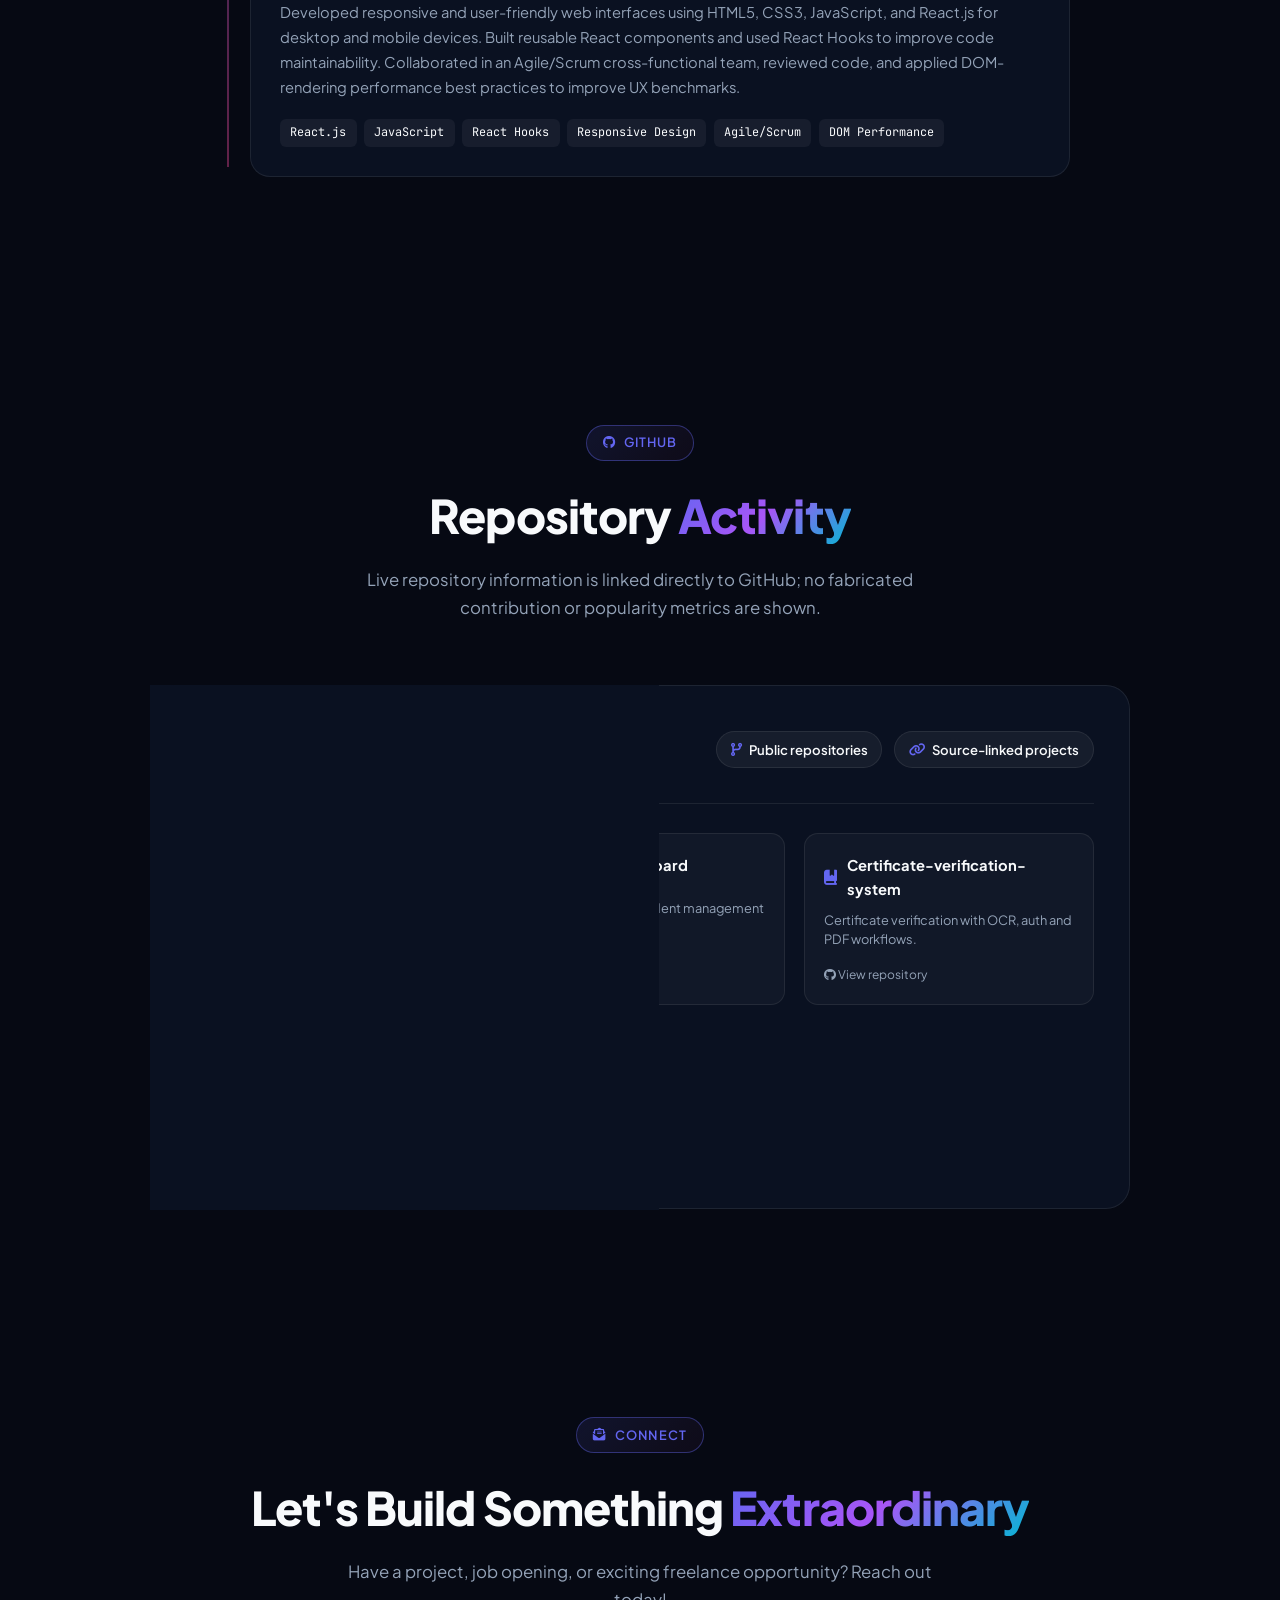
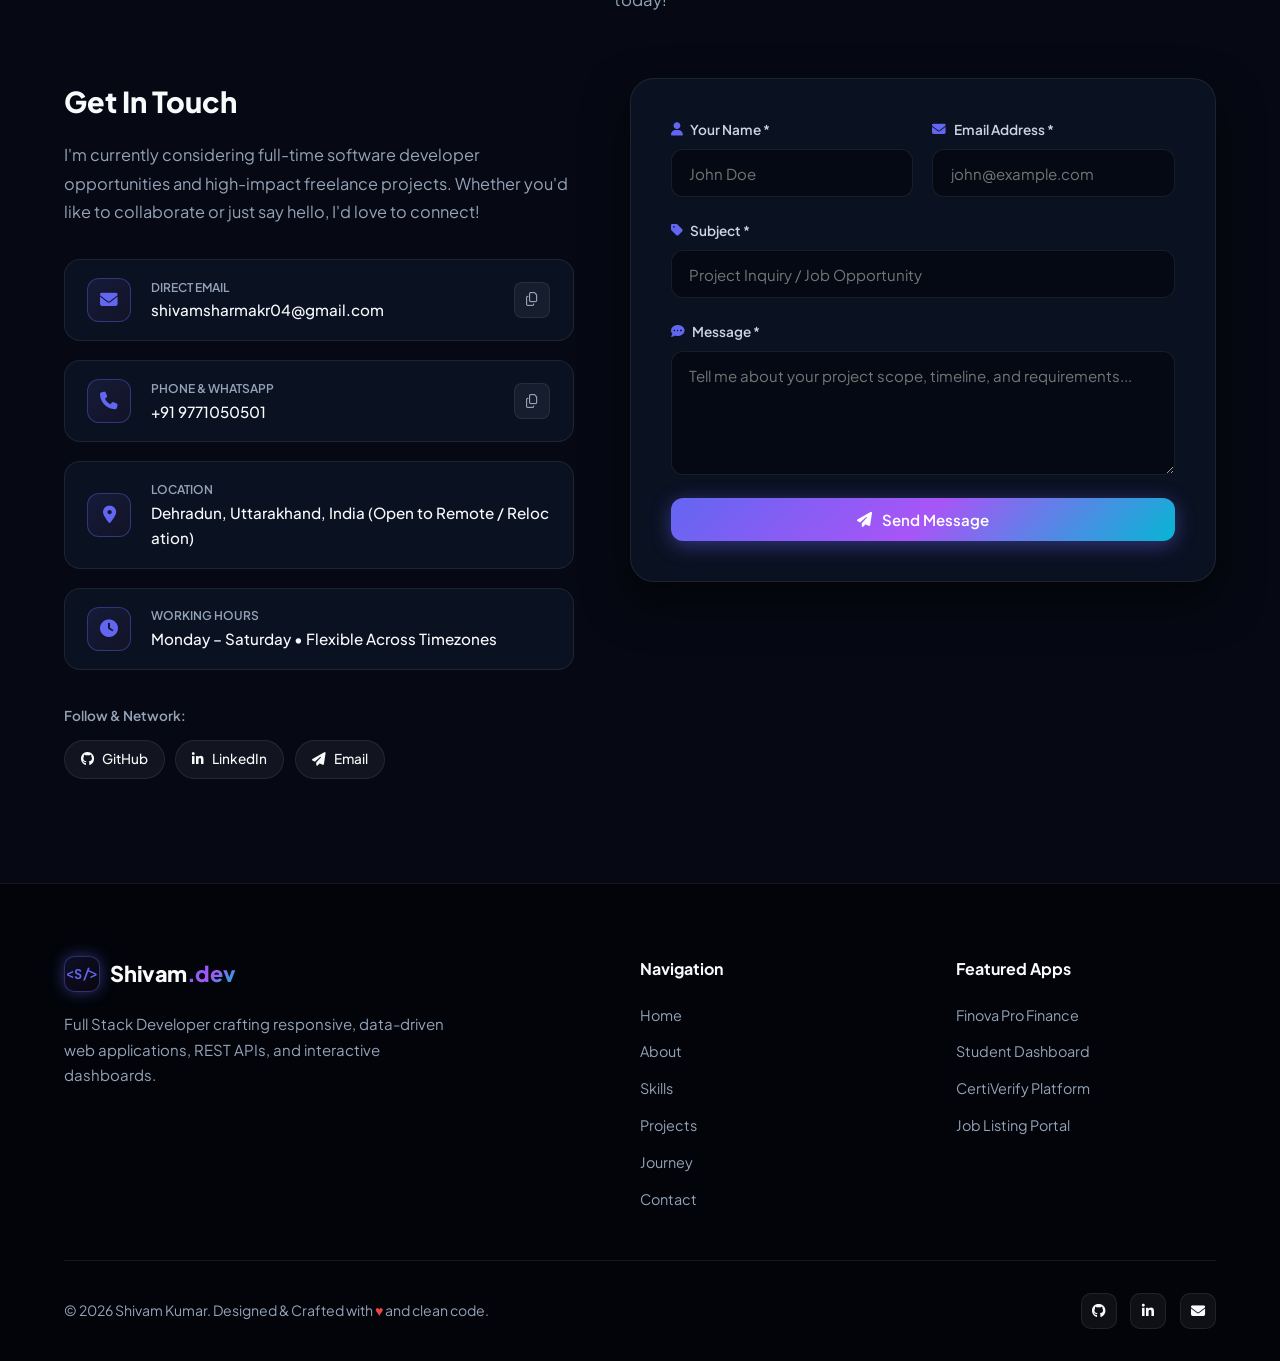
==== commit 71d3ef36: "feat: enhance mobile menu accessibility and styling" ====
--- a/index.html
+++ b/index.html
@@ -122,7 +122,7 @@
             </div>
 
             <!-- Mobile Hamburger Menu Button -->
-            <button class="mobile-menu-btn" id="mobileMenuBtn" aria-label="Open Mobile Menu">
+            <button class="mobile-menu-btn" id="mobileMenuBtn" aria-label="Open navigation menu" aria-controls="mobileMenu" aria-expanded="false">
                 <span class="bar bar-1"></span>
                 <span class="bar bar-2"></span>
                 <span class="bar bar-3"></span>
@@ -132,7 +132,7 @@
 
     <!-- Mobile Slide Drawer -->
     <div class="mobile-menu-overlay" id="mobileMenuOverlay"></div>
-    <div class="mobile-menu" id="mobileMenu">
+    <div class="mobile-menu" id="mobileMenu" aria-hidden="true">
         <div class="mobile-menu-header">
             <div class="logo">
                 <div class="logo-box"><span class="logo-code">&lt;S/&gt;</span></div>
@@ -661,7 +661,7 @@
                 <div class="project-card tilt-card " data-category="fullstack" data-project-id="certificate-verification">
                     
                     <div class="project-image-box">
-                        <img src="Profile.jpeg" alt="CertiVerify — Certificate Verification Platform" class="project-img" loading="lazy">
+                        <img src="https://images.unsplash.com/photo-1450101499163-c8848c66ca85?auto=format&amp;fit=crop&amp;w=800&amp;h=500&amp;q=80" alt="Documents prepared for certificate verification" class="project-img" loading="lazy" decoding="async">
                         <div class="project-overlay">
                             <div class="project-links">
                                 <button class="p-link-btn project-details-btn" data-project-id="certificate-verification" title="View project details"><i class="fas fa-info-circle"></i> Details</button>
@@ -683,7 +683,7 @@
                 <div class="project-card tilt-card " data-category="fullstack" data-project-id="job-portal">
                     
                     <div class="project-image-box">
-                        <img src="Profile.jpeg" alt="Job Listing Platform" class="project-img" loading="lazy">
+                        <img src="https://images.unsplash.com/photo-1521737711867-e3b97375f902?auto=format&amp;fit=crop&amp;w=800&amp;h=500&amp;q=80" alt="Team collaborating on a hiring project" class="project-img" loading="lazy" decoding="async">
                         <div class="project-overlay">
                             <div class="project-links">
                                 <button class="p-link-btn project-details-btn" data-project-id="job-portal" title="View project details"><i class="fas fa-info-circle"></i> Details</button>
@@ -705,7 +705,7 @@
                 <div class="project-card tilt-card " data-category="fullstack" data-project-id="flight-booking">
                     
                     <div class="project-image-box">
-                        <img src="Profile.jpeg" alt="Flight Booker" class="project-img" loading="lazy">
+                        <img src="https://images.unsplash.com/photo-1436491865332-7a61a109cc05?auto=format&amp;fit=crop&amp;w=800&amp;h=500&amp;q=80" alt="Passenger aircraft in flight" class="project-img" loading="lazy" decoding="async">
                         <div class="project-overlay">
                             <div class="project-links">
                                 <button class="p-link-btn project-details-btn" data-project-id="flight-booking" title="View project details"><i class="fas fa-info-circle"></i> Details</button>
@@ -727,7 +727,7 @@
                 <div class="project-card tilt-card " data-category="ai" data-project-id="ibvap">
                     
                     <div class="project-image-box">
-                        <img src="Profile.jpeg" alt="IBVAP — Intelligent Border Video Analytics Platform" class="project-img" loading="lazy">
+                        <img src="https://images.unsplash.com/photo-1550751827-4bd374c3f58b?auto=format&amp;fit=crop&amp;w=800&amp;h=500&amp;q=80" alt="Digital security and video analytics technology" class="project-img" loading="lazy" decoding="async">
                         <div class="project-overlay">
                             <div class="project-links">
                                 <button class="p-link-btn project-details-btn" data-project-id="ibvap" title="View project details"><i class="fas fa-info-circle"></i> Details</button>
@@ -749,7 +749,7 @@
                 <div class="project-card tilt-card " data-category="frontend" data-project-id="elementum">
                     
                     <div class="project-image-box">
-                        <img src="Profile.jpeg" alt="Elementum — AI & Digital Product Studio" class="project-img" loading="lazy">
+                        <img src="https://images.unsplash.com/photo-1498050108023-c5249f4df085?auto=format&amp;fit=crop&amp;w=800&amp;h=500&amp;q=80" alt="Web developer building a digital product" class="project-img" loading="lazy" decoding="async">
                         <div class="project-overlay">
                             <div class="project-links">
                                 <button class="p-link-btn project-details-btn" data-project-id="elementum" title="View project details"><i class="fas fa-info-circle"></i> Details</button>
--- a/style.css
+++ b/style.css
@@ -179,6 +179,7 @@
 
 html {
     scroll-behavior: smooth;
+    overflow-x: clip;
     font-size: 16px;
     -webkit-font-smoothing: antialiased;
     -moz-osx-font-smoothing: grayscale;
@@ -724,7 +725,7 @@
 .mobile-menu {
     position: fixed;
     top: 0;
-    right: -320px;
+    right: 0;
     width: min(320px, 85vw);
     height: 100%;
     background: var(--bg-dark);
@@ -735,11 +736,15 @@
     justify-content: space-between;
     padding: 1.8rem 1.5rem;
     box-shadow: -10px 0 35px rgba(0, 0, 0, 0.6);
-    transition: right 0.35s cubic-bezier(0.16, 1, 0.3, 1);
+    transform: translateX(100%);
+    visibility: hidden;
+    transition: transform 0.35s cubic-bezier(0.16, 1, 0.3, 1), visibility 0s linear 0.35s;
 }
 
 .mobile-menu.active {
-    right: 0;
+    transform: translateX(0);
+    visibility: visible;
+    transition-delay: 0s;
 }
 
 .mobile-menu-header {
@@ -3533,7 +3538,7 @@
    -------------------------------------------------- */
 @media (max-width: 1200px) {
     .hero-content {
-        grid-template-columns: 1fr;
+        grid-template-columns: minmax(0, 1fr);
         gap: 3rem;
     }
     .hero-text {
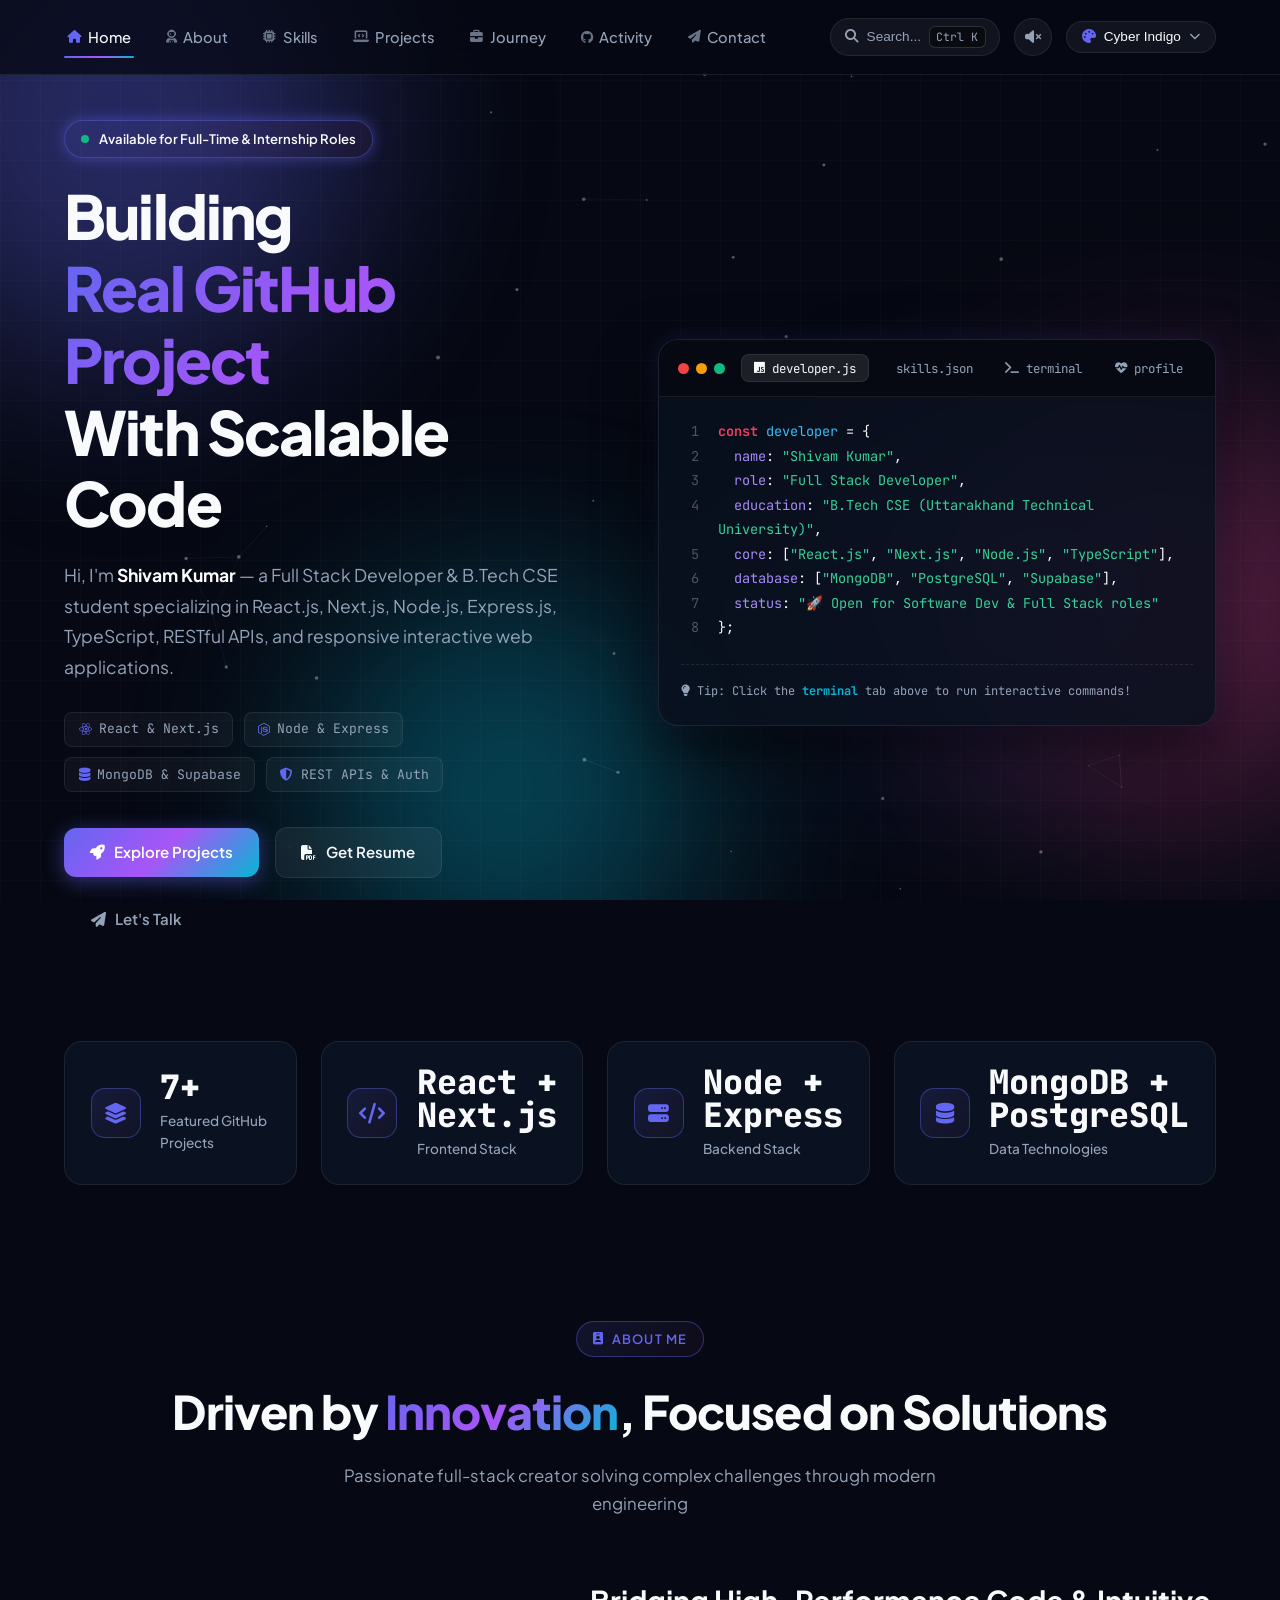
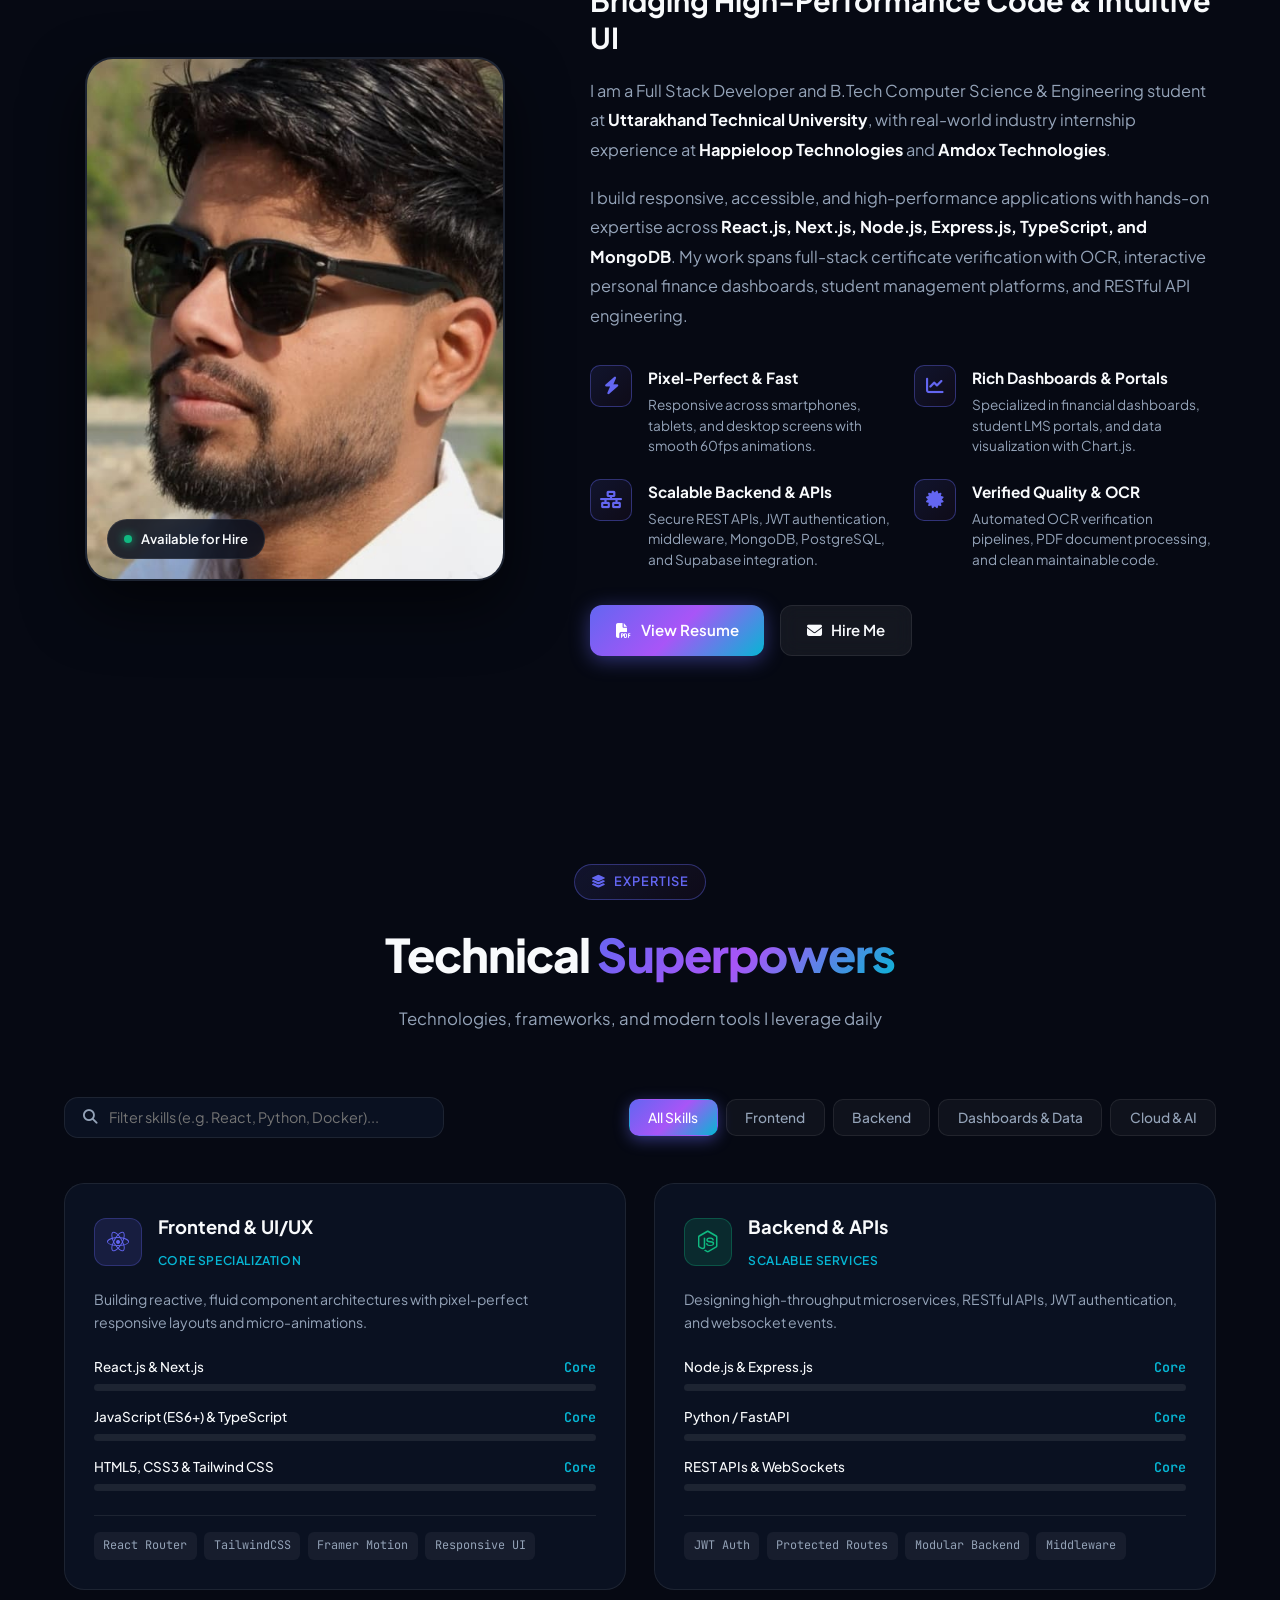
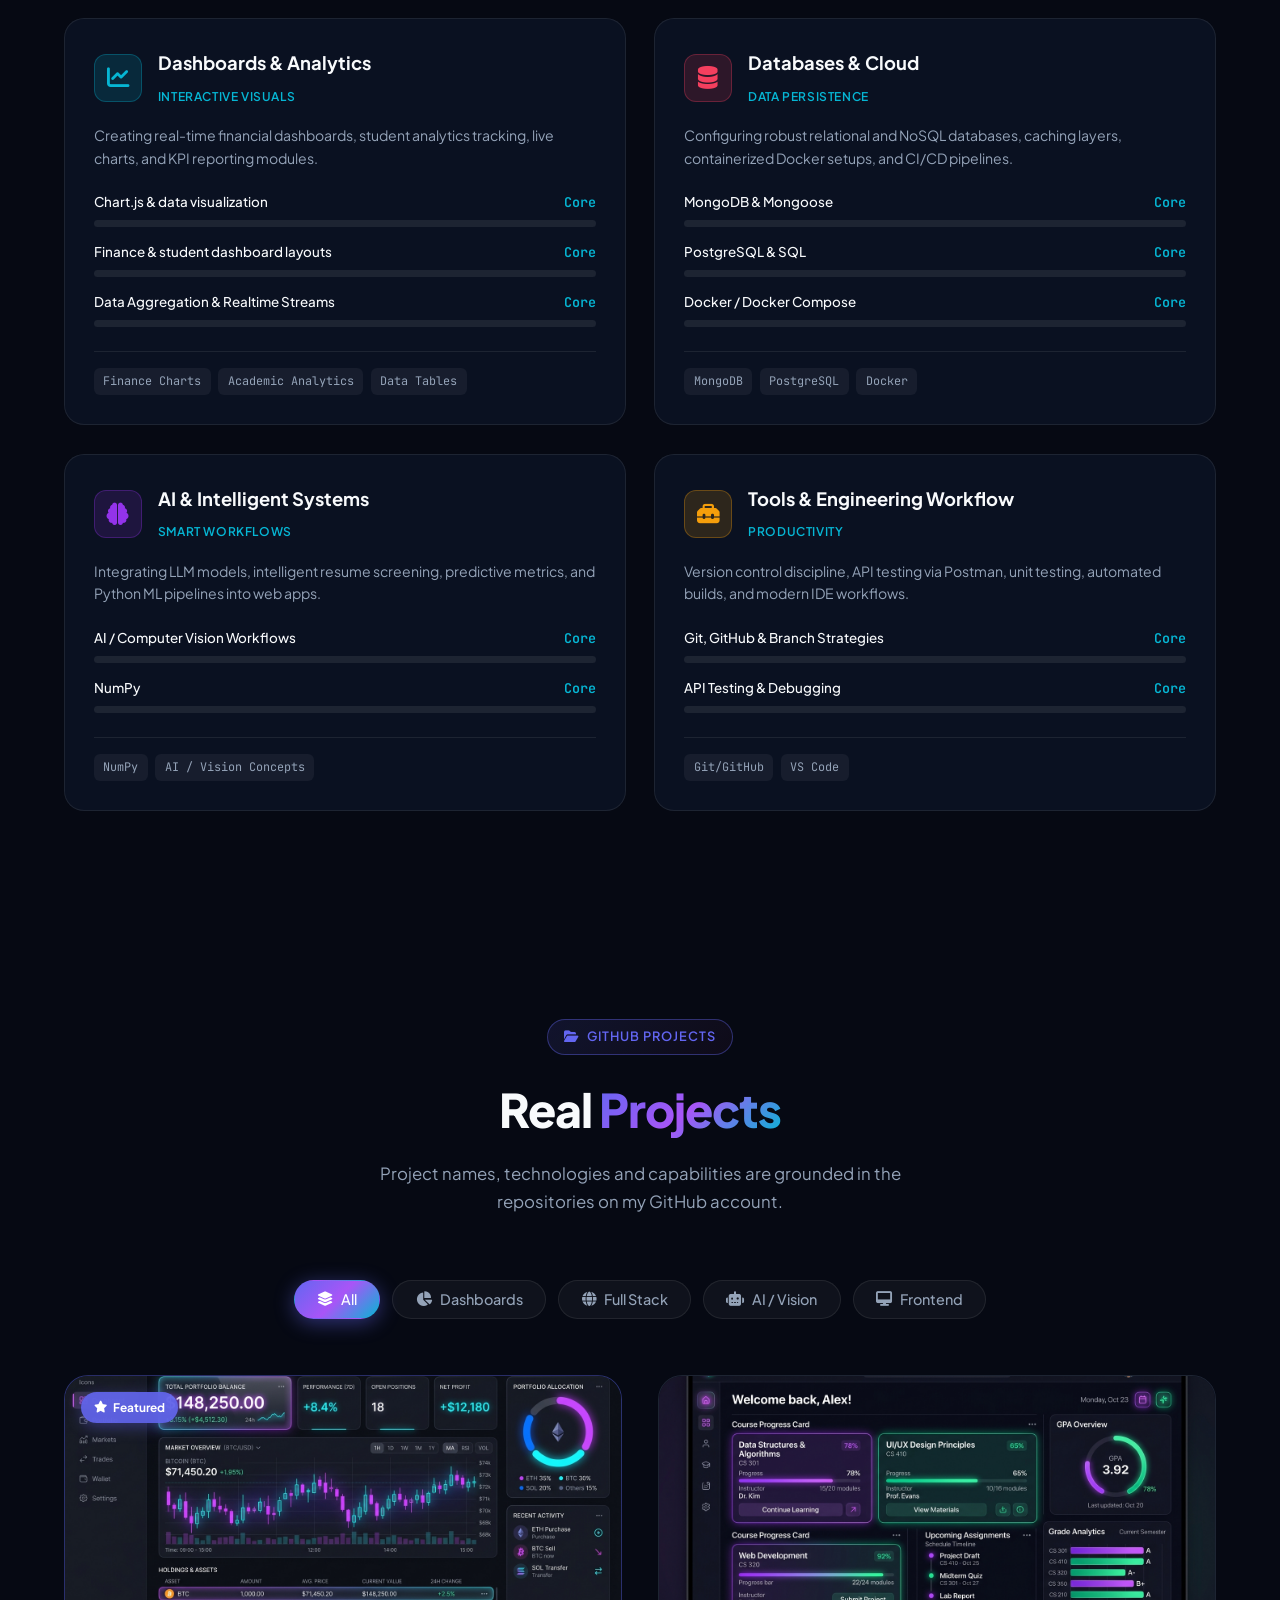
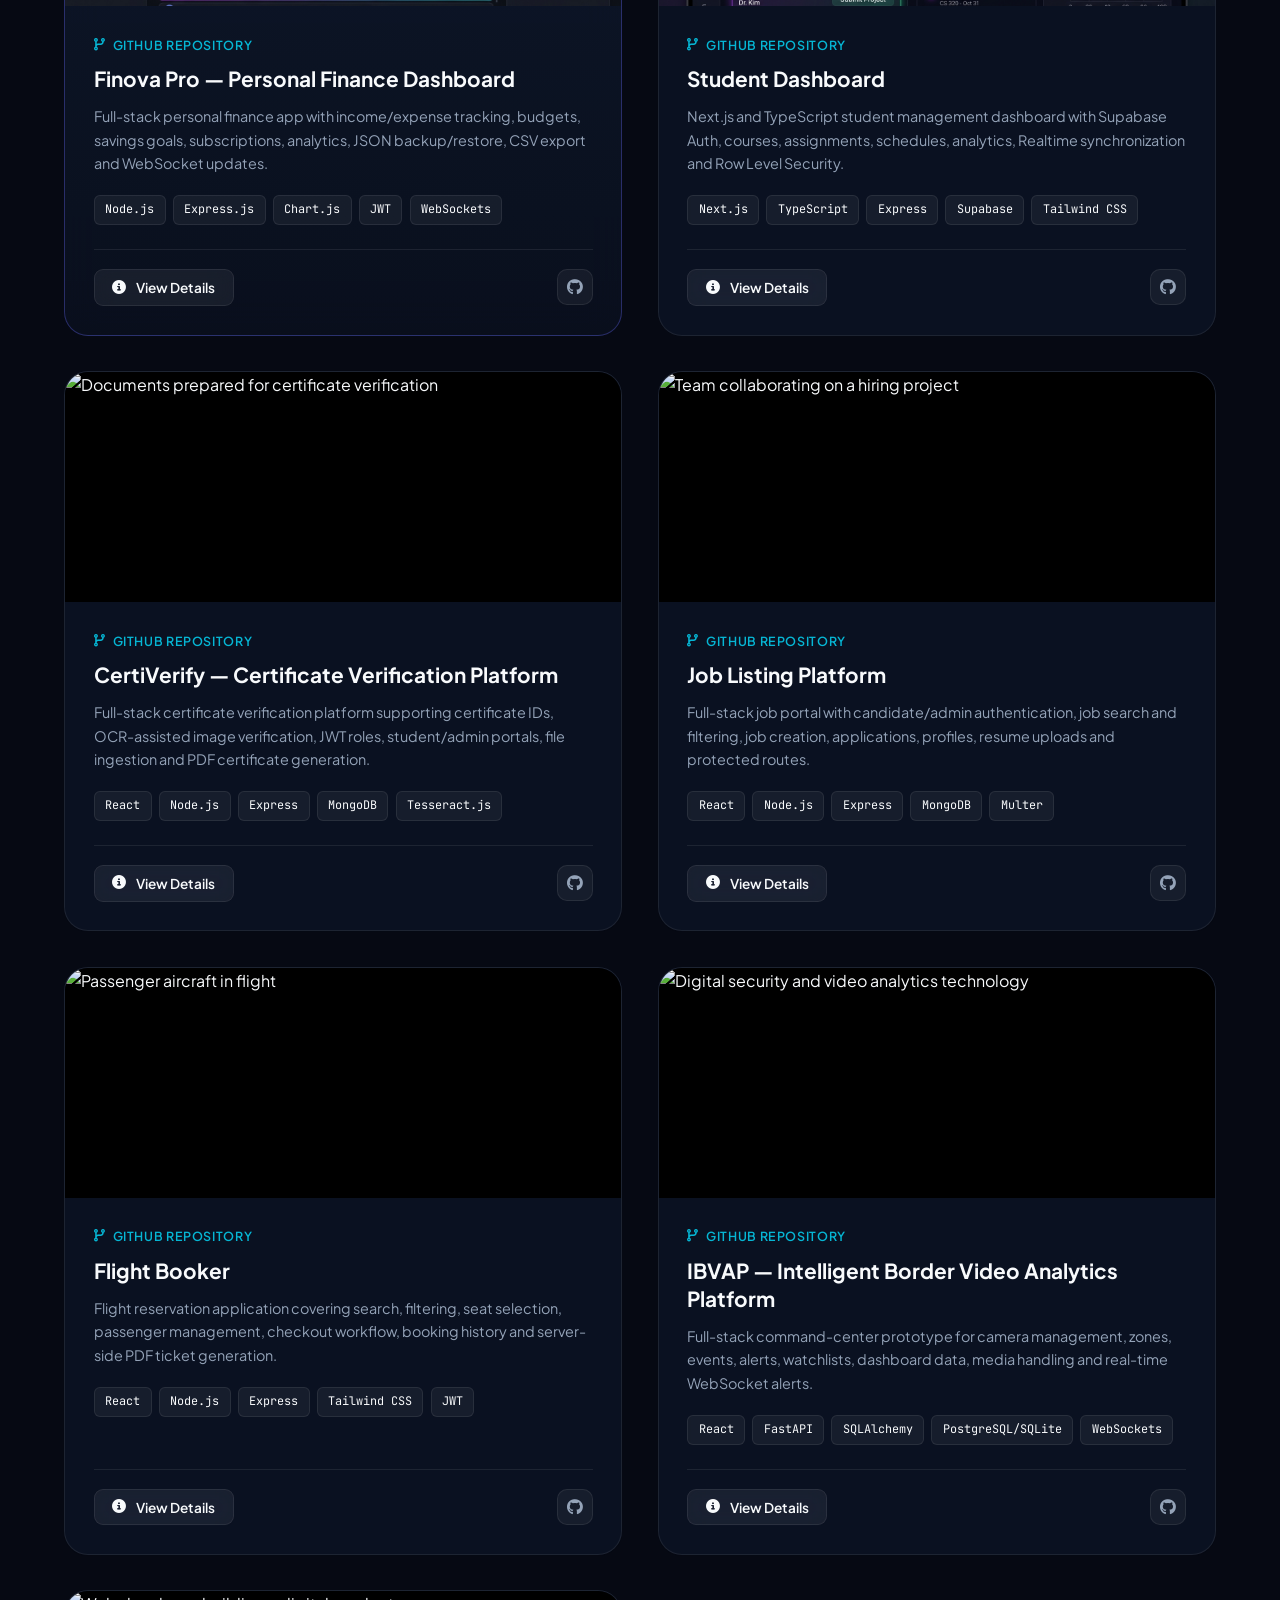
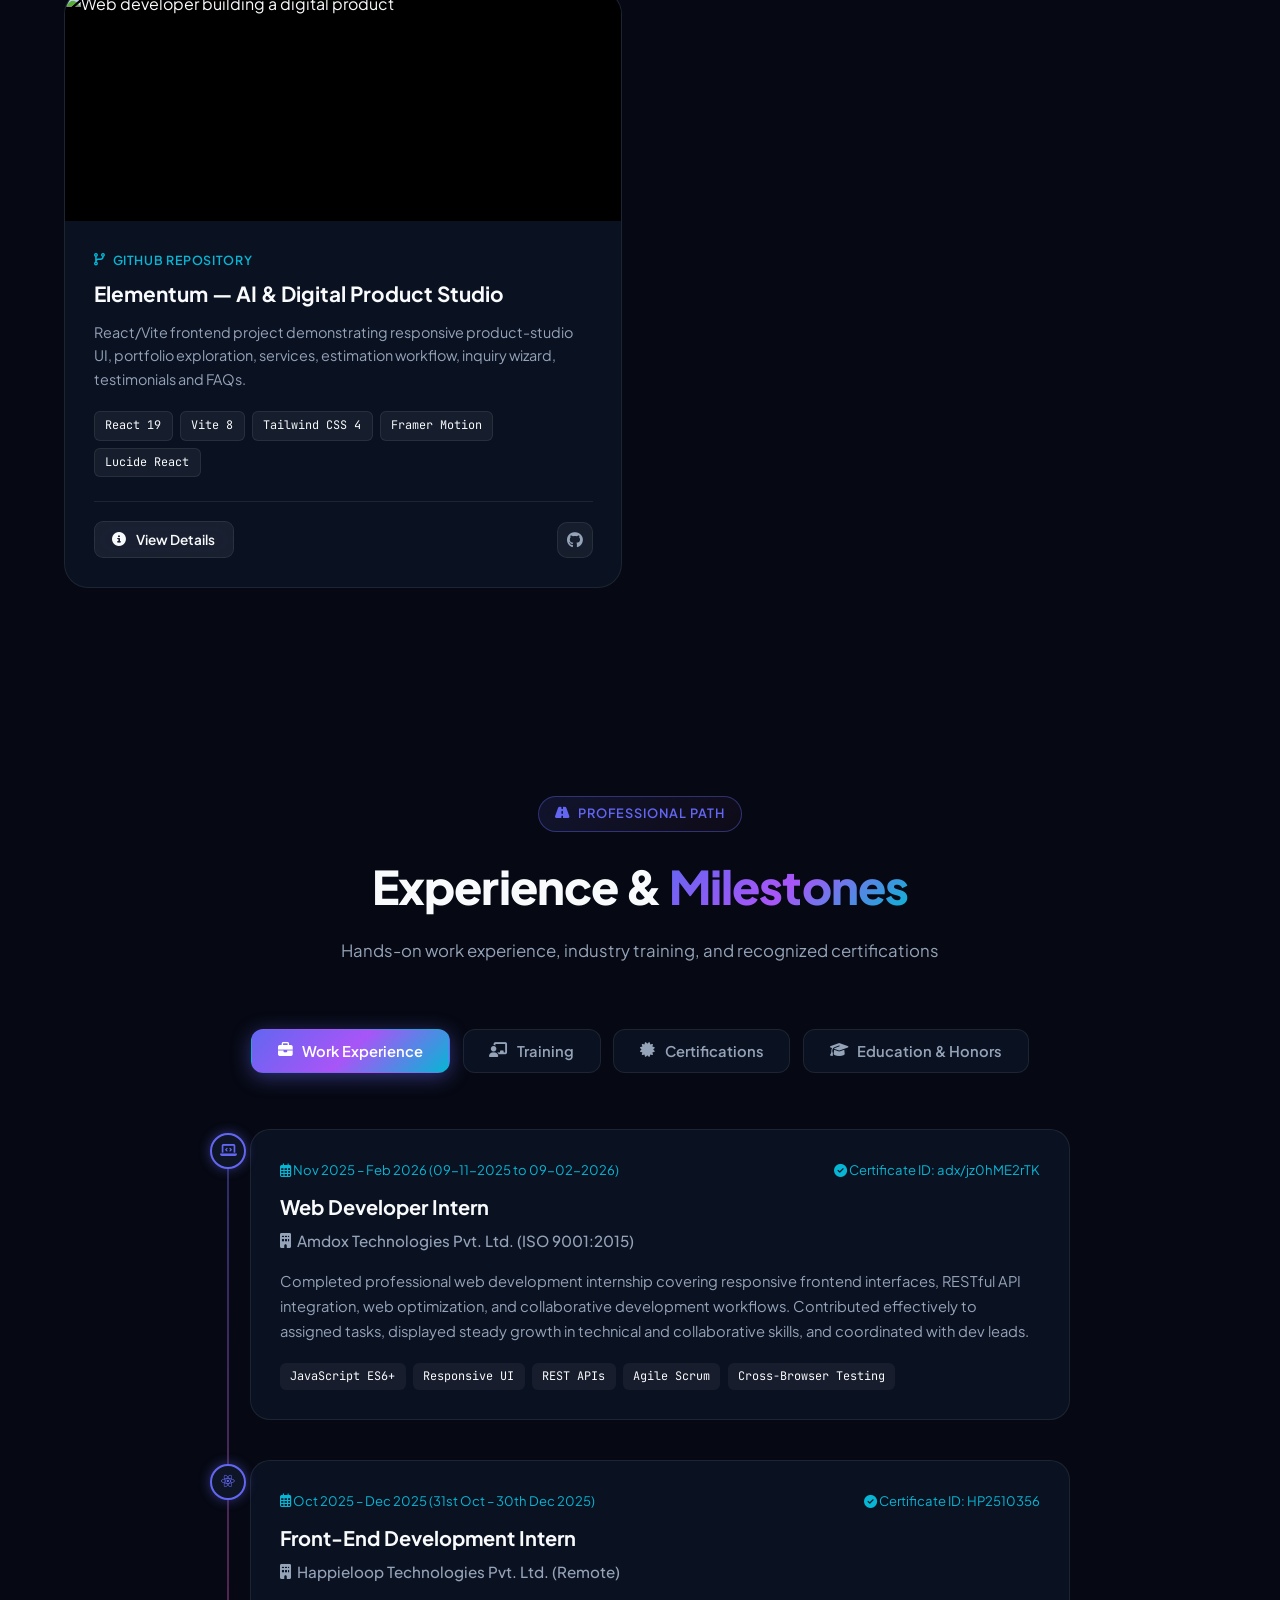
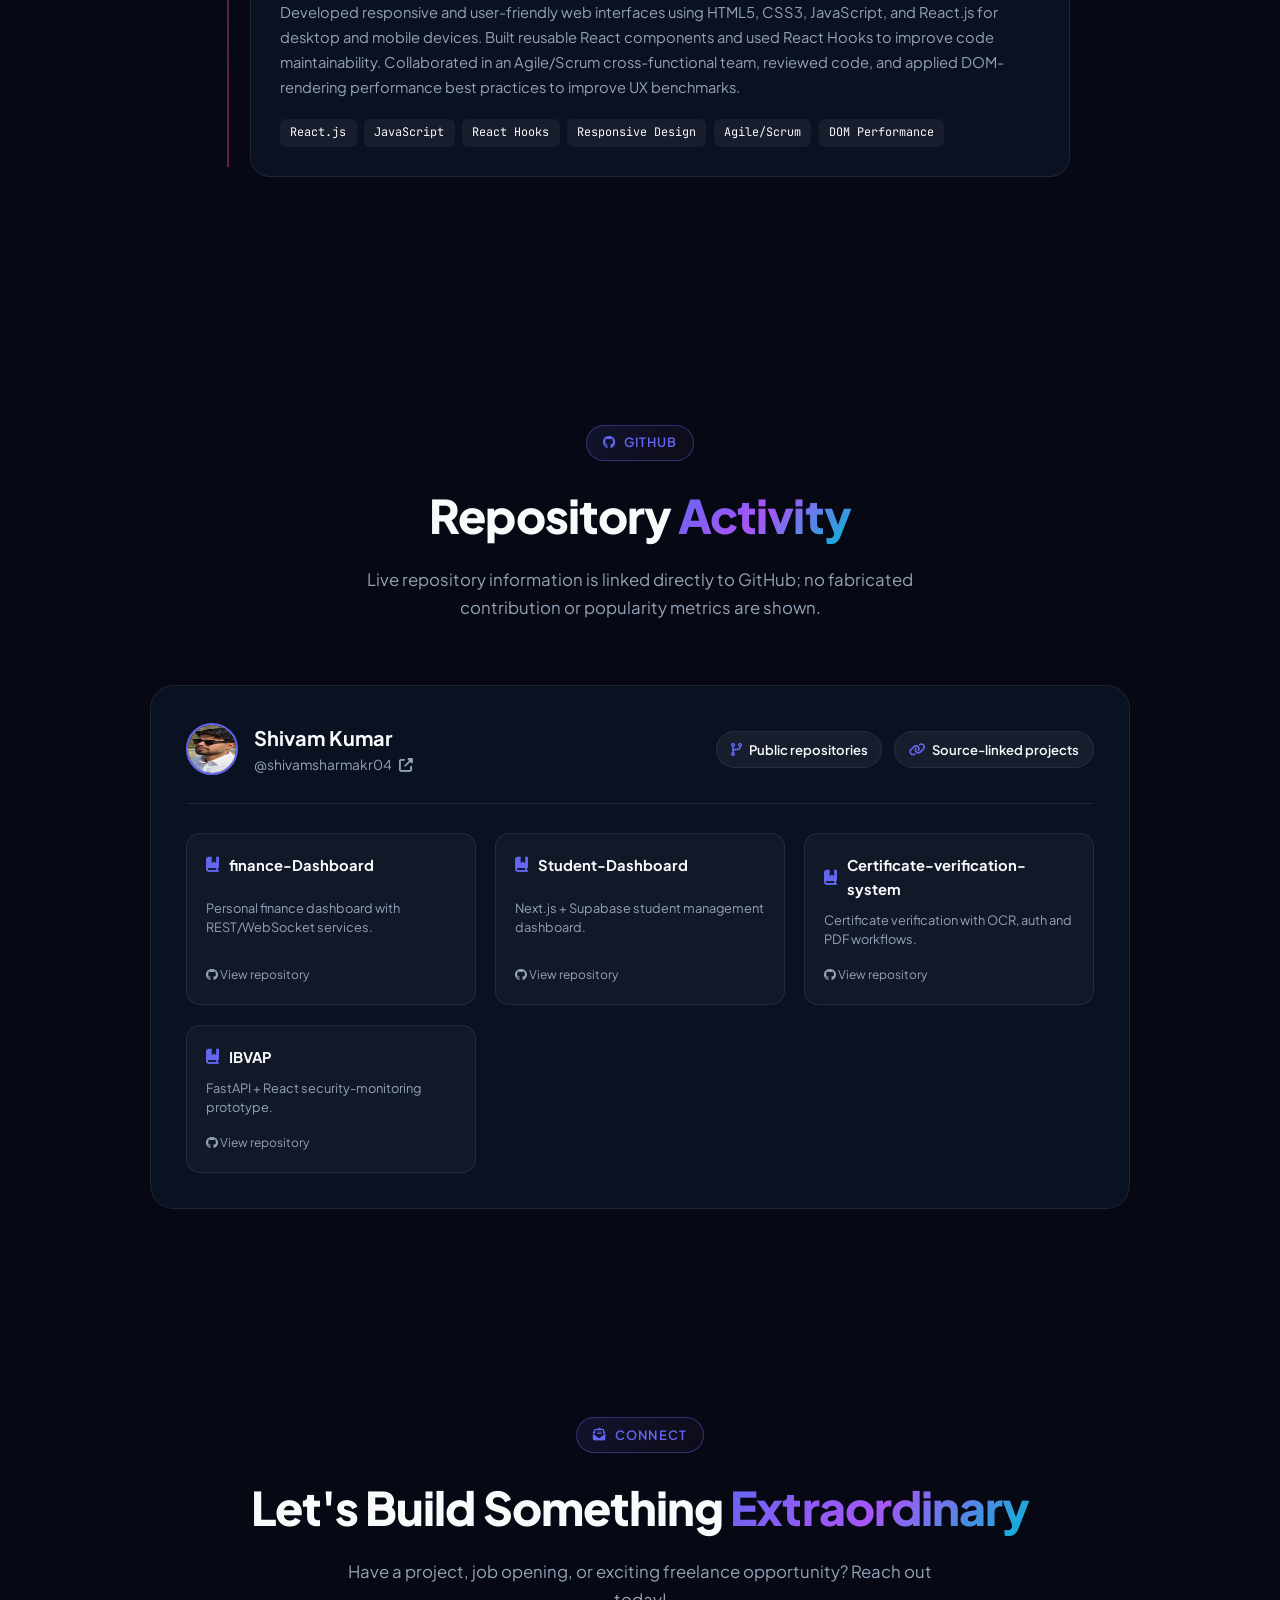
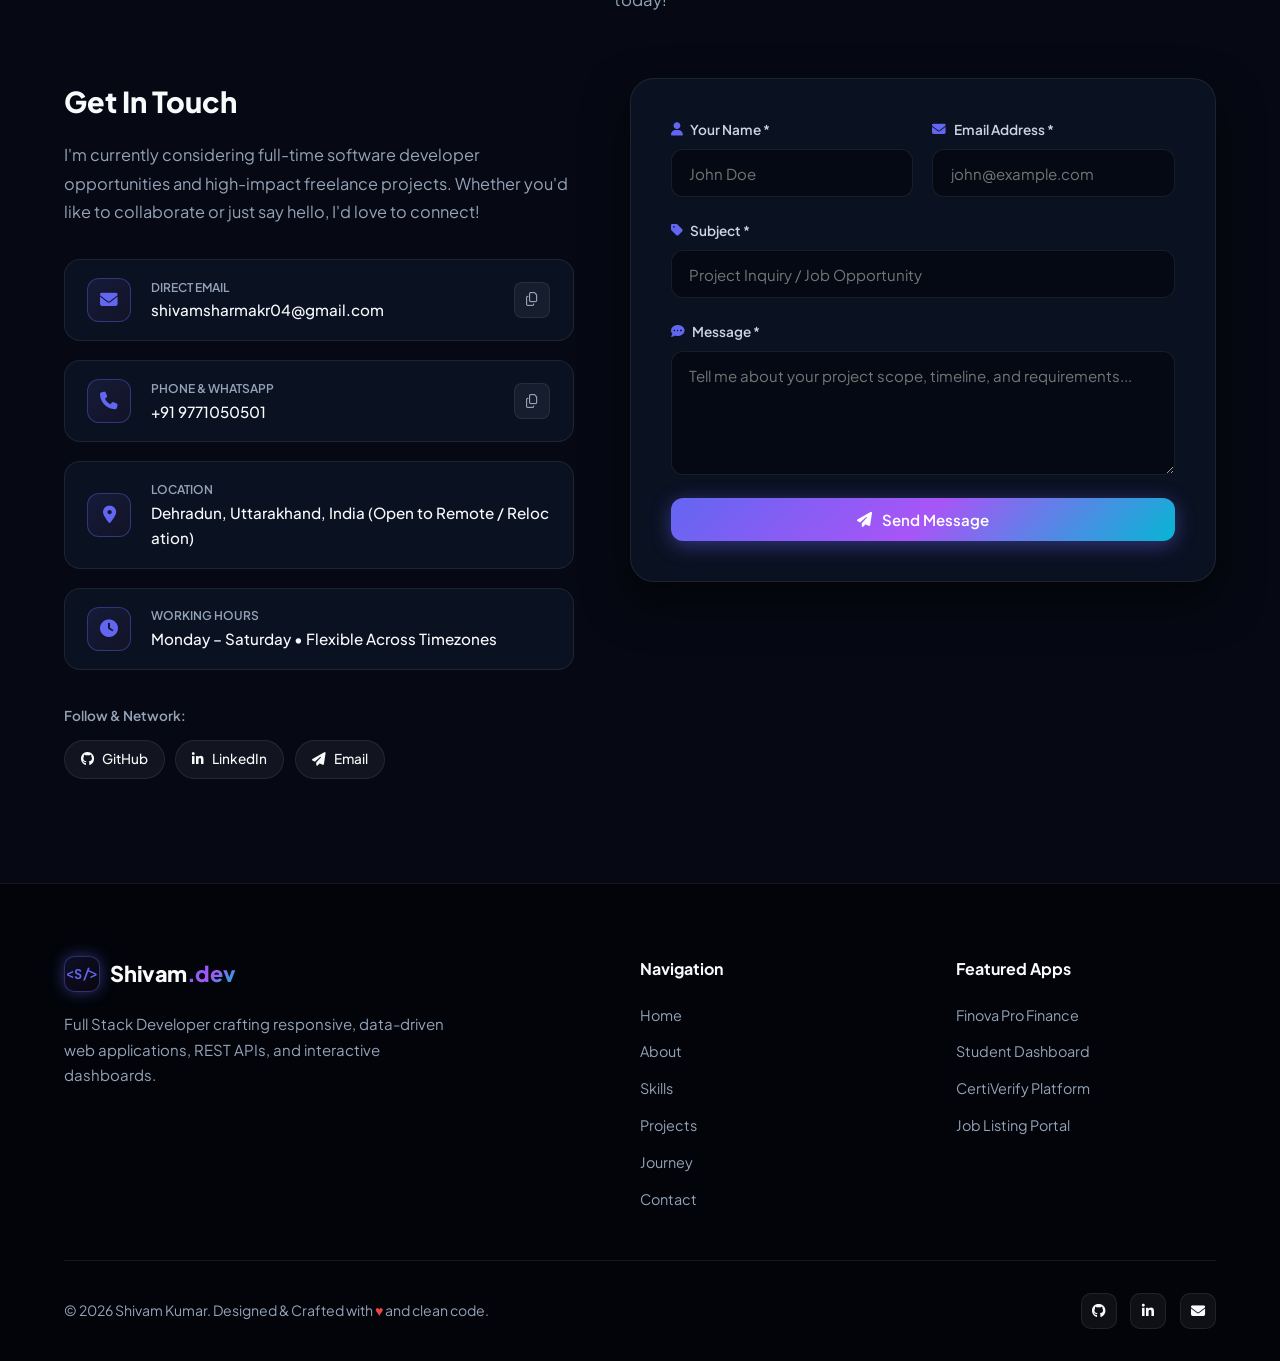
==== commit be5d59ca: "feat: optimize image handling and remove unused profile badges" ====
--- a/index.html
+++ b/index.html
@@ -10,10 +10,13 @@
     <!-- Modern Typography: Plus Jakarta Sans for UI + JetBrains Mono for Code -->
     <link rel="preconnect" href="https://fonts.googleapis.com">
     <link rel="preconnect" href="https://fonts.gstatic.com" crossorigin>
-    <link href="https://fonts.googleapis.com/css2?family=JetBrains+Mono:wght@400;500;600;700&family=Plus+Jakarta+Sans:wght@300;400;500;600;700;800&display=swap" rel="stylesheet">
+    <link rel="preload" as="style" href="https://fonts.googleapis.com/css2?family=JetBrains+Mono:wght@400;500;600;700&family=Plus+Jakarta+Sans:wght@300;400;500;600;700;800&display=swap" onload="this.onload=null;this.rel='stylesheet'">
+    <noscript><link href="https://fonts.googleapis.com/css2?family=JetBrains+Mono:wght@400;500;600;700&family=Plus+Jakarta+Sans:wght@300;400;500;600;700;800&display=swap" rel="stylesheet"></noscript>
     
     <!-- FontAwesome Icons -->
-    <link rel="stylesheet" href="https://cdnjs.cloudflare.com/ajax/libs/font-awesome/6.4.0/css/all.min.css">
+    <link rel="preconnect" href="https://cdnjs.cloudflare.com" crossorigin>
+    <link rel="preload" as="style" href="https://cdnjs.cloudflare.com/ajax/libs/font-awesome/6.4.0/css/all.min.css" onload="this.onload=null;this.rel='stylesheet'">
+    <noscript><link rel="stylesheet" href="https://cdnjs.cloudflare.com/ajax/libs/font-awesome/6.4.0/css/all.min.css"></noscript>
     
     <!-- Core Stylesheet -->
     <link rel="stylesheet" href="style.css">
@@ -303,7 +306,7 @@
         <div class="stats-container">
             <div class="stat-box">
                 <div class="stat-icon-wrap"><i class="fas fa-layer-group"></i></div>
-                <div class="stat-content"><div class="stat-number static-stat">7</div><div class="stat-label">Featured GitHub Projects</div></div>
+                <div class="stat-content"><div class="stat-number static-stat">7+</div><div class="stat-label">Featured GitHub Projects</div></div>
             </div>
             <div class="stat-box">
                 <div class="stat-icon-wrap"><i class="fas fa-code"></i></div>
@@ -333,16 +336,10 @@
                 <div class="about-visual">
                     <div class="profile-card tilt-card">
                         <div class="profile-img-container">
-                            <img src="Profile.jpeg" alt="Shivam Kumar - Full Stack Developer" class="profile-img">
+                            <img src="Profile.jpeg" alt="Shivam Kumar - Full Stack Developer" class="profile-img" loading="lazy" decoding="async">
                             <div class="profile-status-badge">
                                 <span class="status-indicator"></span> Available for Hire
                             </div>
-                        </div>
-                        <div class="profile-floating-badge badge-top-right">
-                            <i class="fas fa-award"></i> Certified Web Developer
-                        </div>
-                        <div class="profile-floating-badge badge-bottom-left">
-                            <i class="fas fa-code"></i> Clean Code Practitioner
                         </div>
                     </div>
                 </div>
@@ -617,7 +614,7 @@
                 <div class="project-card tilt-card featured-project" data-category="dashboard" data-project-id="finance-dashboard">
                     <div class="project-badge-pill"><i class="fas fa-star"></i> Featured</div>
                     <div class="project-image-box">
-                        <img src="assets/images/finance_dashboard.jpg" alt="Finova Pro — Personal Finance Dashboard" class="project-img" loading="lazy">
+                        <img src="assets/images/finance_dashboard.jpg" alt="Finova Pro — Personal Finance Dashboard" class="project-img" loading="lazy" decoding="async">
                         <div class="project-overlay">
                             <div class="project-links">
                                 <button class="p-link-btn project-details-btn" data-project-id="finance-dashboard" title="View project details"><i class="fas fa-info-circle"></i> Details</button>
@@ -639,7 +636,7 @@
                 <div class="project-card tilt-card " data-category="dashboard" data-project-id="student-dashboard">
                     
                     <div class="project-image-box">
-                        <img src="assets/images/student_dashboard.jpg" alt="Student Dashboard" class="project-img" loading="lazy">
+                        <img src="assets/images/student_dashboard.jpg" alt="Student Dashboard" class="project-img" loading="lazy" decoding="async">
                         <div class="project-overlay">
                             <div class="project-links">
                                 <button class="p-link-btn project-details-btn" data-project-id="student-dashboard" title="View project details"><i class="fas fa-info-circle"></i> Details</button>
@@ -995,7 +992,7 @@
             <div class="github-stats-container tilt-card">
                 <div class="github-header">
                     <div class="github-user-info">
-                        <img src="https://github.com/shivamsharmakr04.png" alt="Shivam Kumar GitHub" class="gh-avatar" onerror="this.src='Profile.jpeg'">
+                        <img src="Profile.jpeg" alt="Shivam Kumar GitHub" class="gh-avatar" loading="lazy" decoding="async" width="52" height="52">
                         <div><h3>Shivam Kumar</h3><a href="https://github.com/shivamsharmakr04" target="_blank" rel="noopener" class="gh-handle">@shivamsharmakr04 <i class="fas fa-external-link-alt"></i></a></div>
                     </div>
                     <div class="gh-quick-badges"><span class="gh-badge"><i class="fas fa-code-branch"></i> Public repositories</span><span class="gh-badge"><i class="fas fa-link"></i> Source-linked projects</span></div>
--- a/style.css
+++ b/style.css
@@ -1404,9 +1404,10 @@
 
 .profile-img {
     width: 100%;
-    height: 480px;
+    height: auto;
+    aspect-ratio: 4 / 5;
     object-fit: cover;
-    object-position: center top;
+    object-position: center 24%;
     display: block;
     transition: transform 0.5s ease;
 }
@@ -1437,44 +1438,6 @@
     border-radius: 50%;
     background: var(--success);
     box-shadow: 0 0 10px var(--success);
-}
-
-.profile-floating-badge {
-    position: absolute;
-    background: var(--bg-dark);
-    border: 1px solid var(--card-border-glow);
-    backdrop-filter: blur(20px);
-    padding: 0.65rem 1.1rem;
-    border-radius: 14px;
-    font-size: 0.8rem;
-    font-weight: 600;
-    color: var(--light);
-    display: flex;
-    align-items: center;
-    gap: 0.55rem;
-    box-shadow: 0 12px 30px rgba(0, 0, 0, 0.5);
-    animation: badgeFloat 4s infinite ease-in-out alternate;
-}
-
-.profile-floating-badge i {
-    color: var(--primary);
-    font-size: 0.95rem;
-}
-
-.badge-top-right {
-    top: 25px;
-    right: -25px;
-}
-
-.badge-bottom-left {
-    bottom: 45px;
-    left: -25px;
-    animation-delay: -2s;
-}
-
-@keyframes badgeFloat {
-    0% { transform: translateY(0); }
-    100% { transform: translateY(-10px); }
 }
 
 .about-headline {
@@ -3669,9 +3632,6 @@
     .contact-form-panel {
         padding: 1.5rem;
     }
-    .profile-floating-badge {
-        display: none;
-    }
     .cmd-palette-footer {
         display: none;
     }
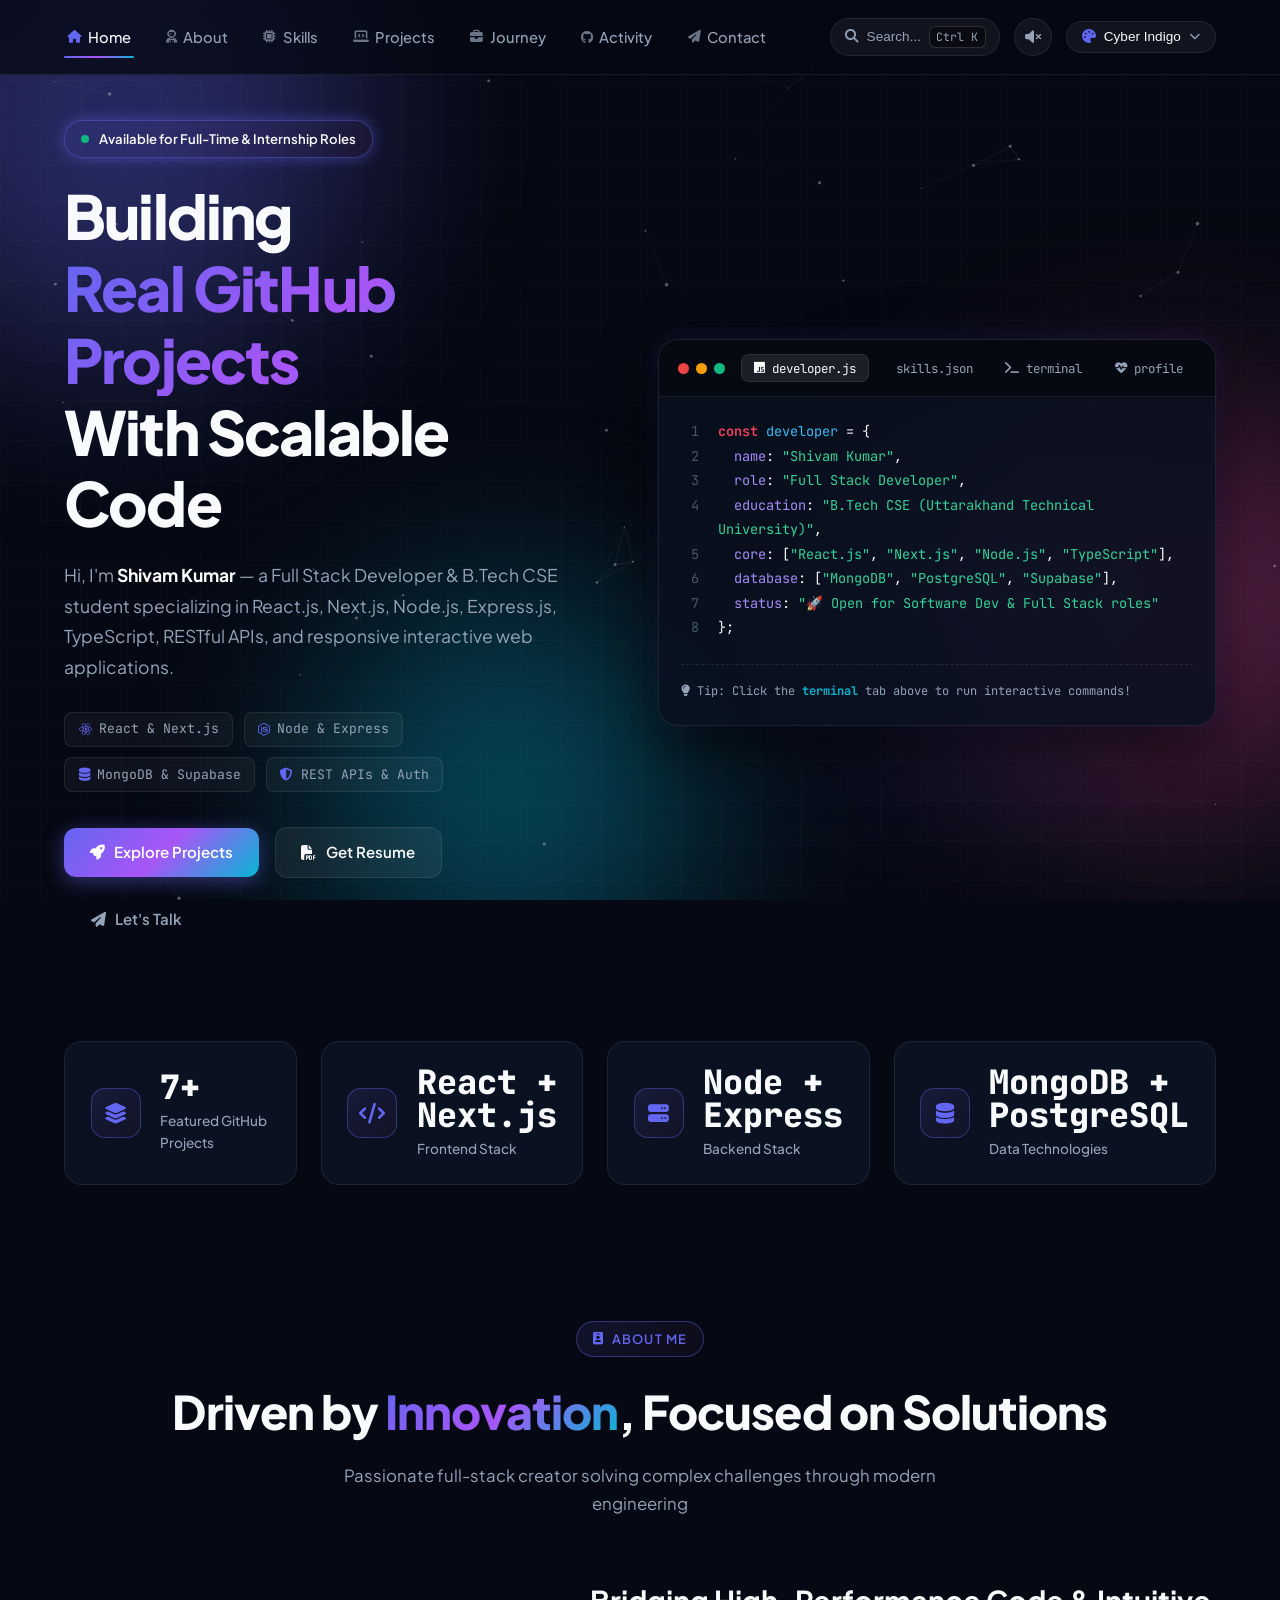
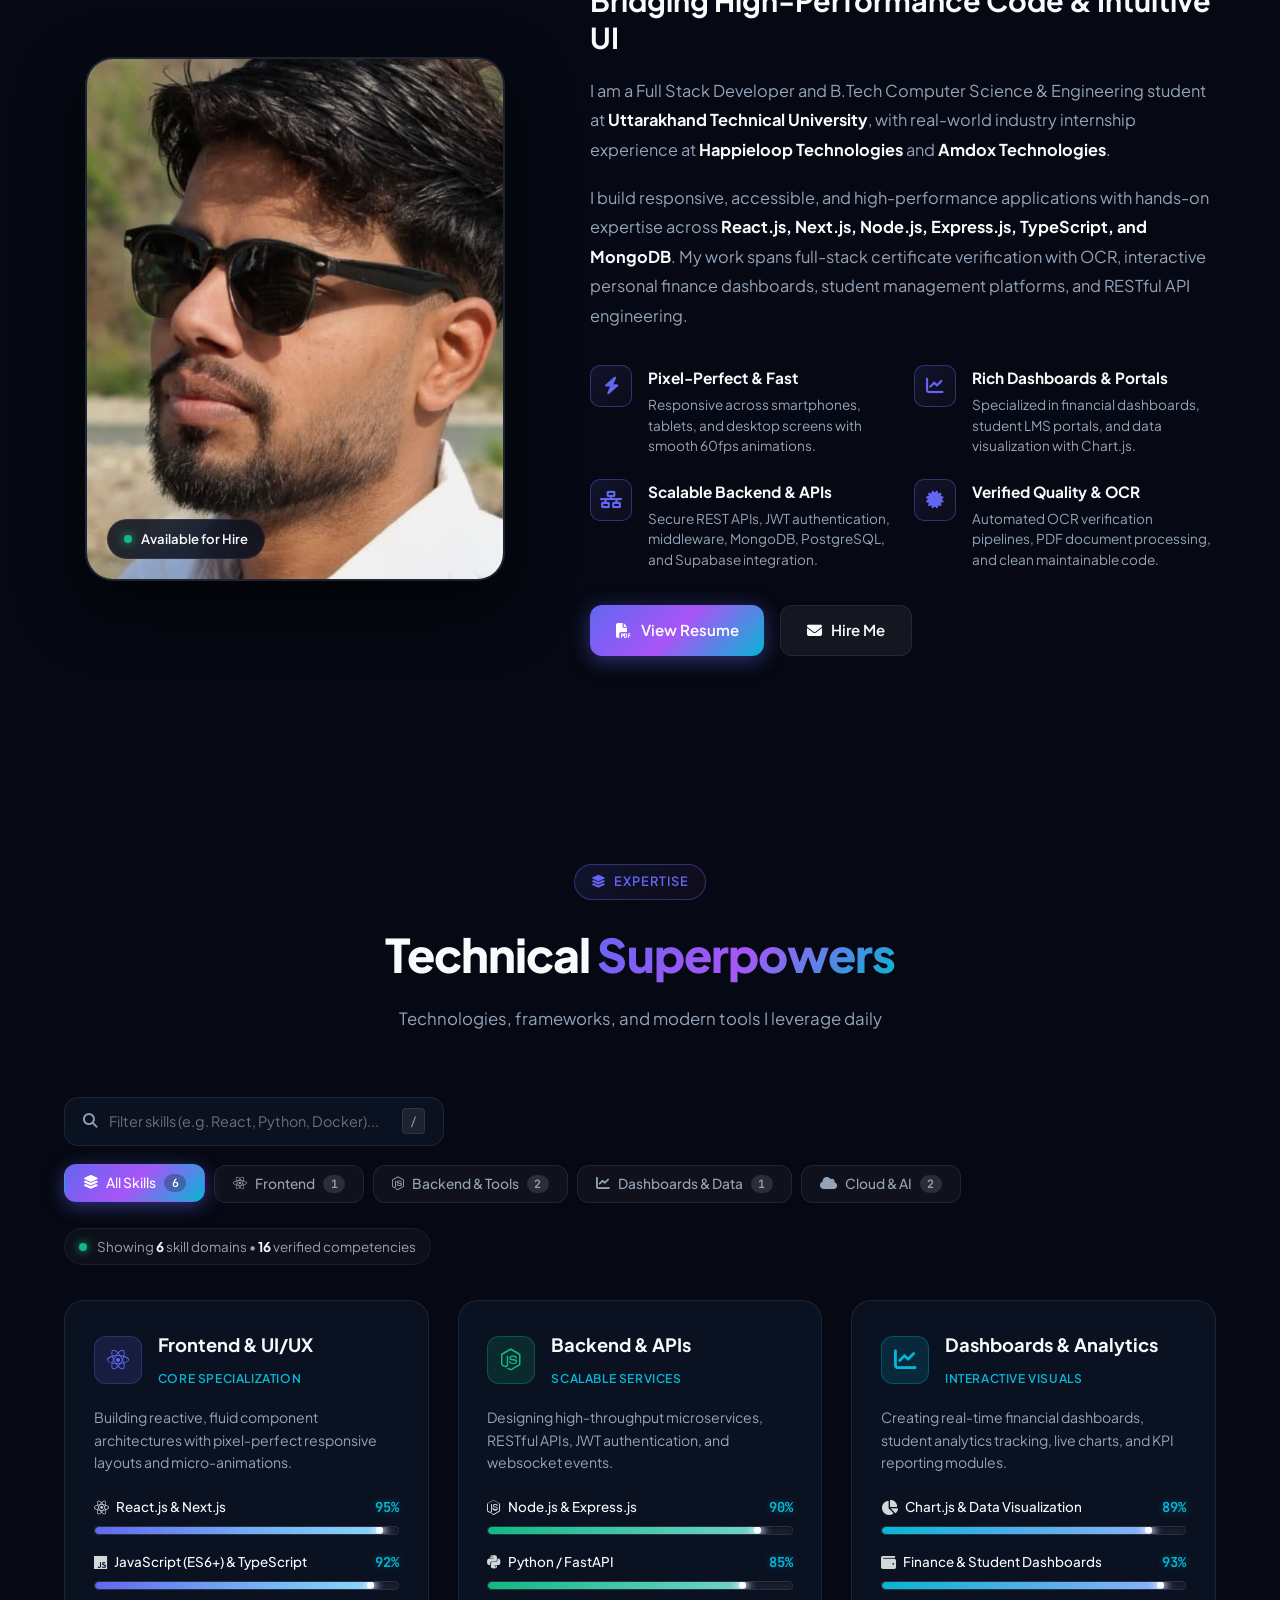
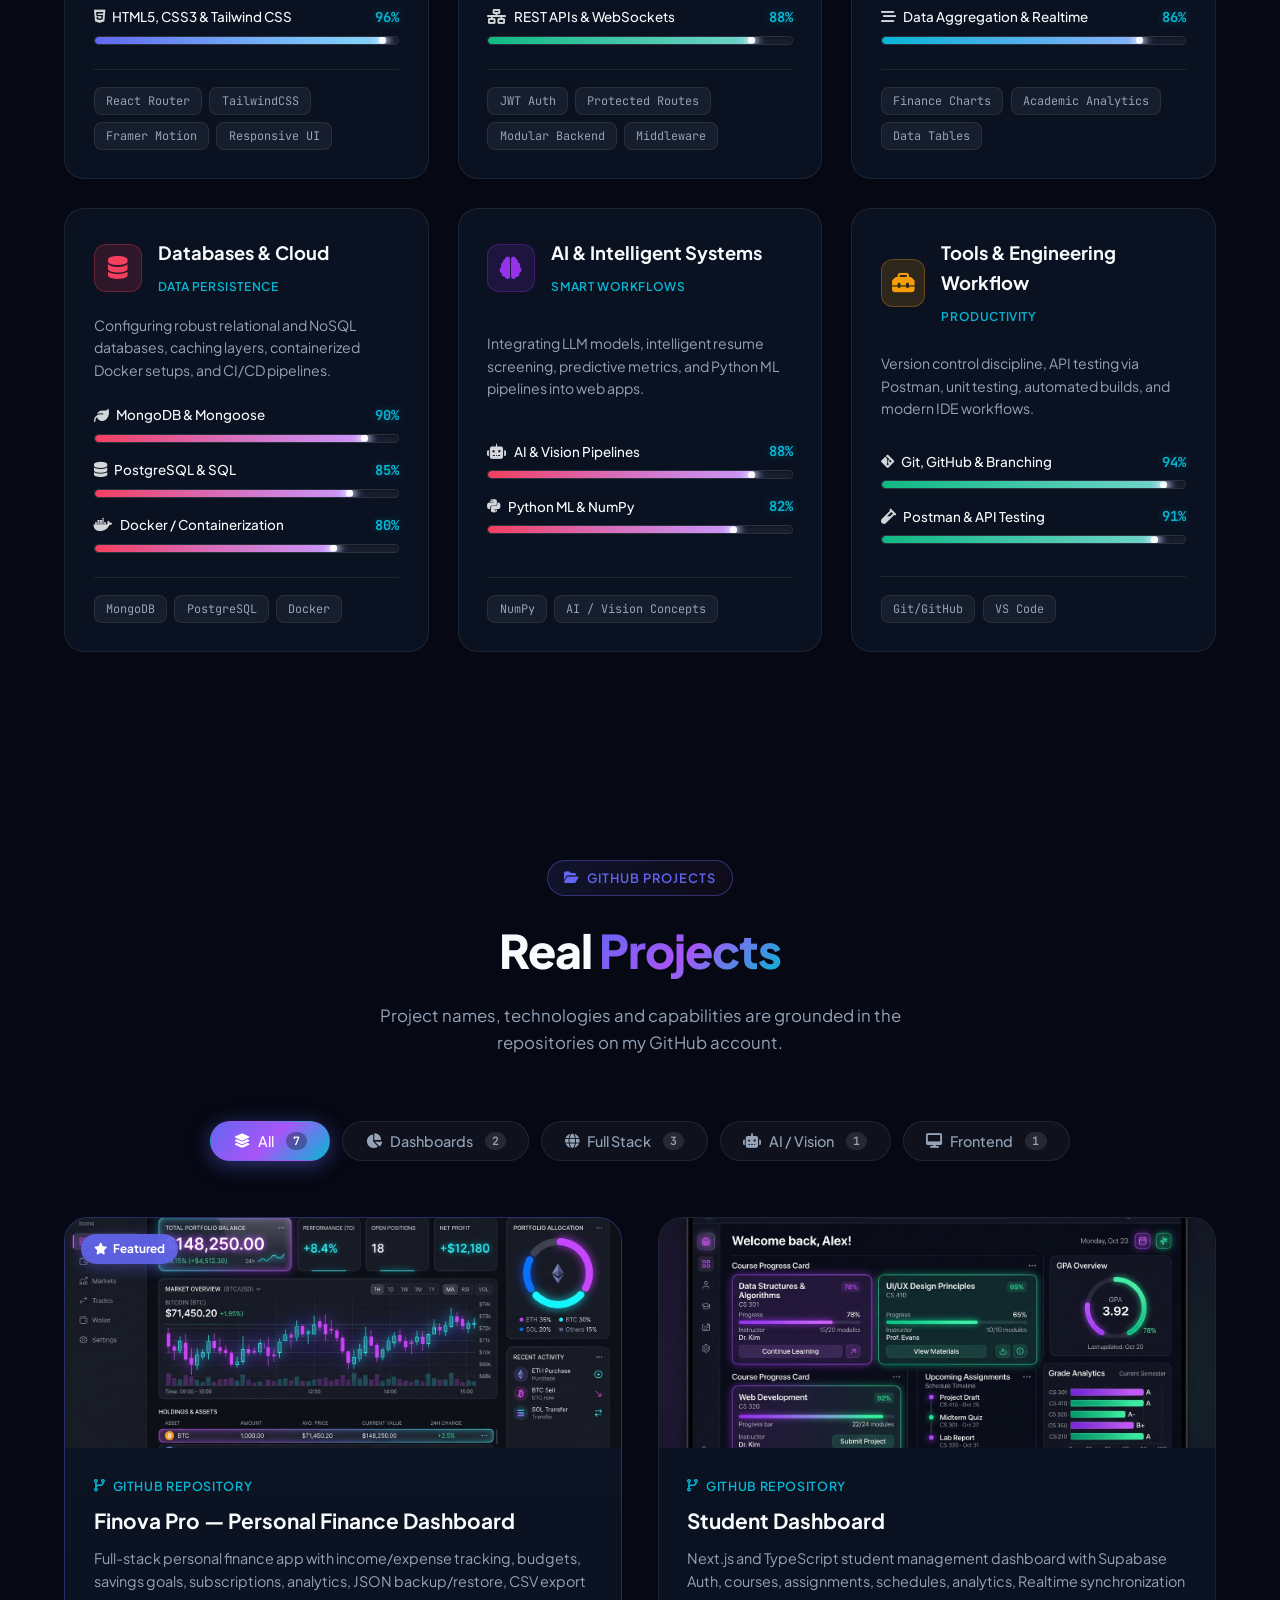
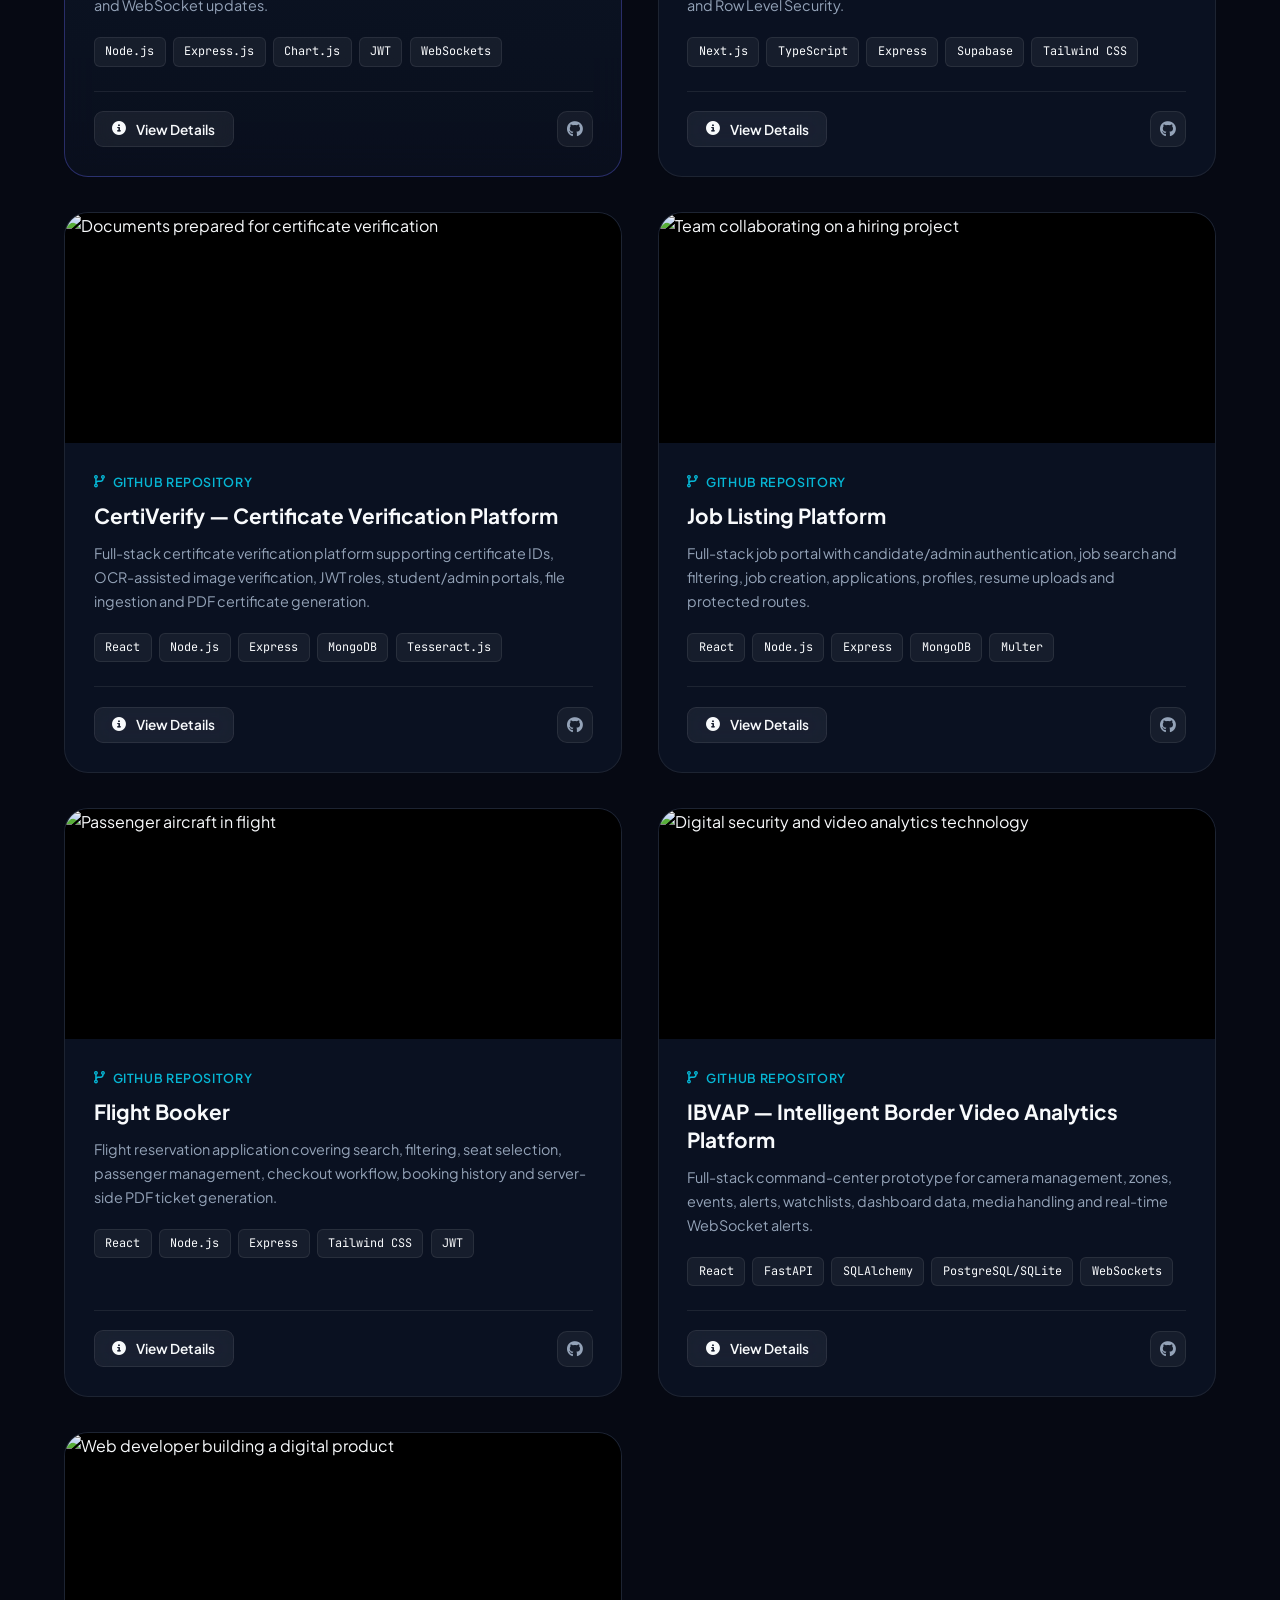
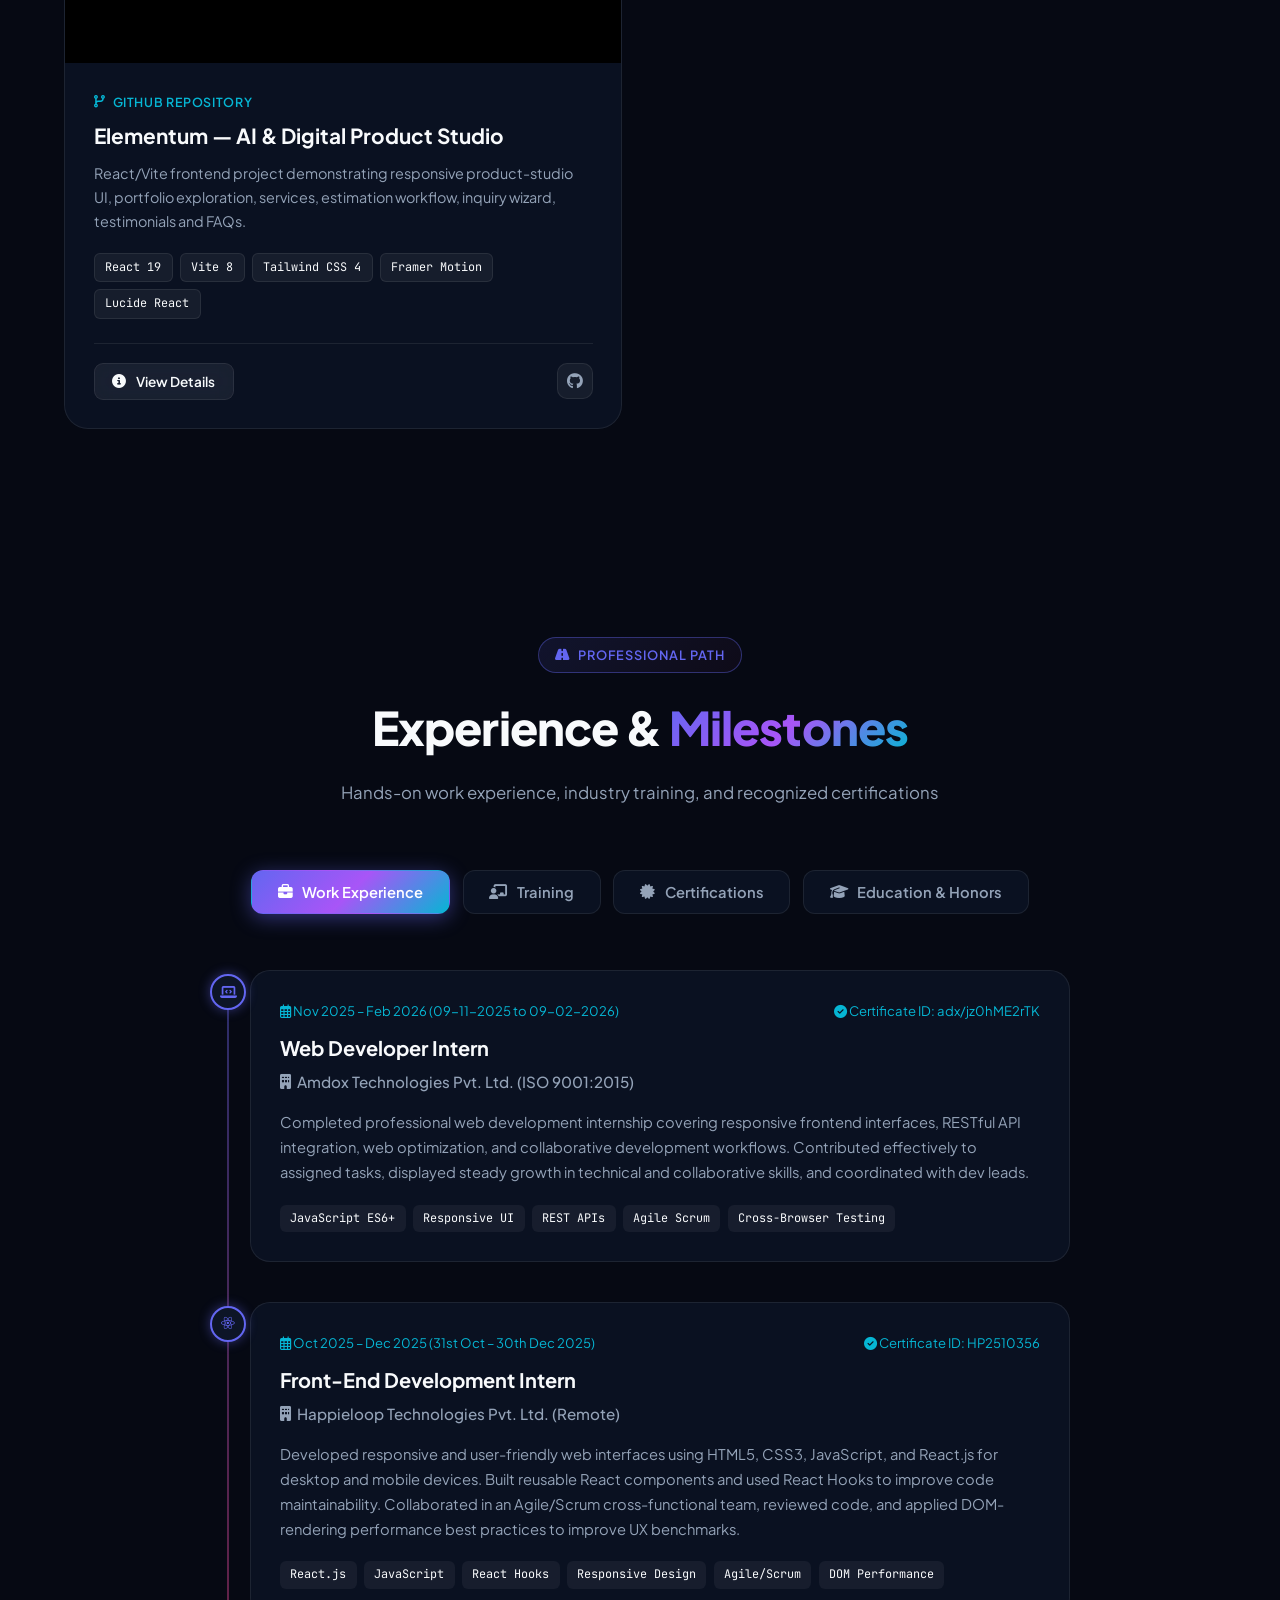
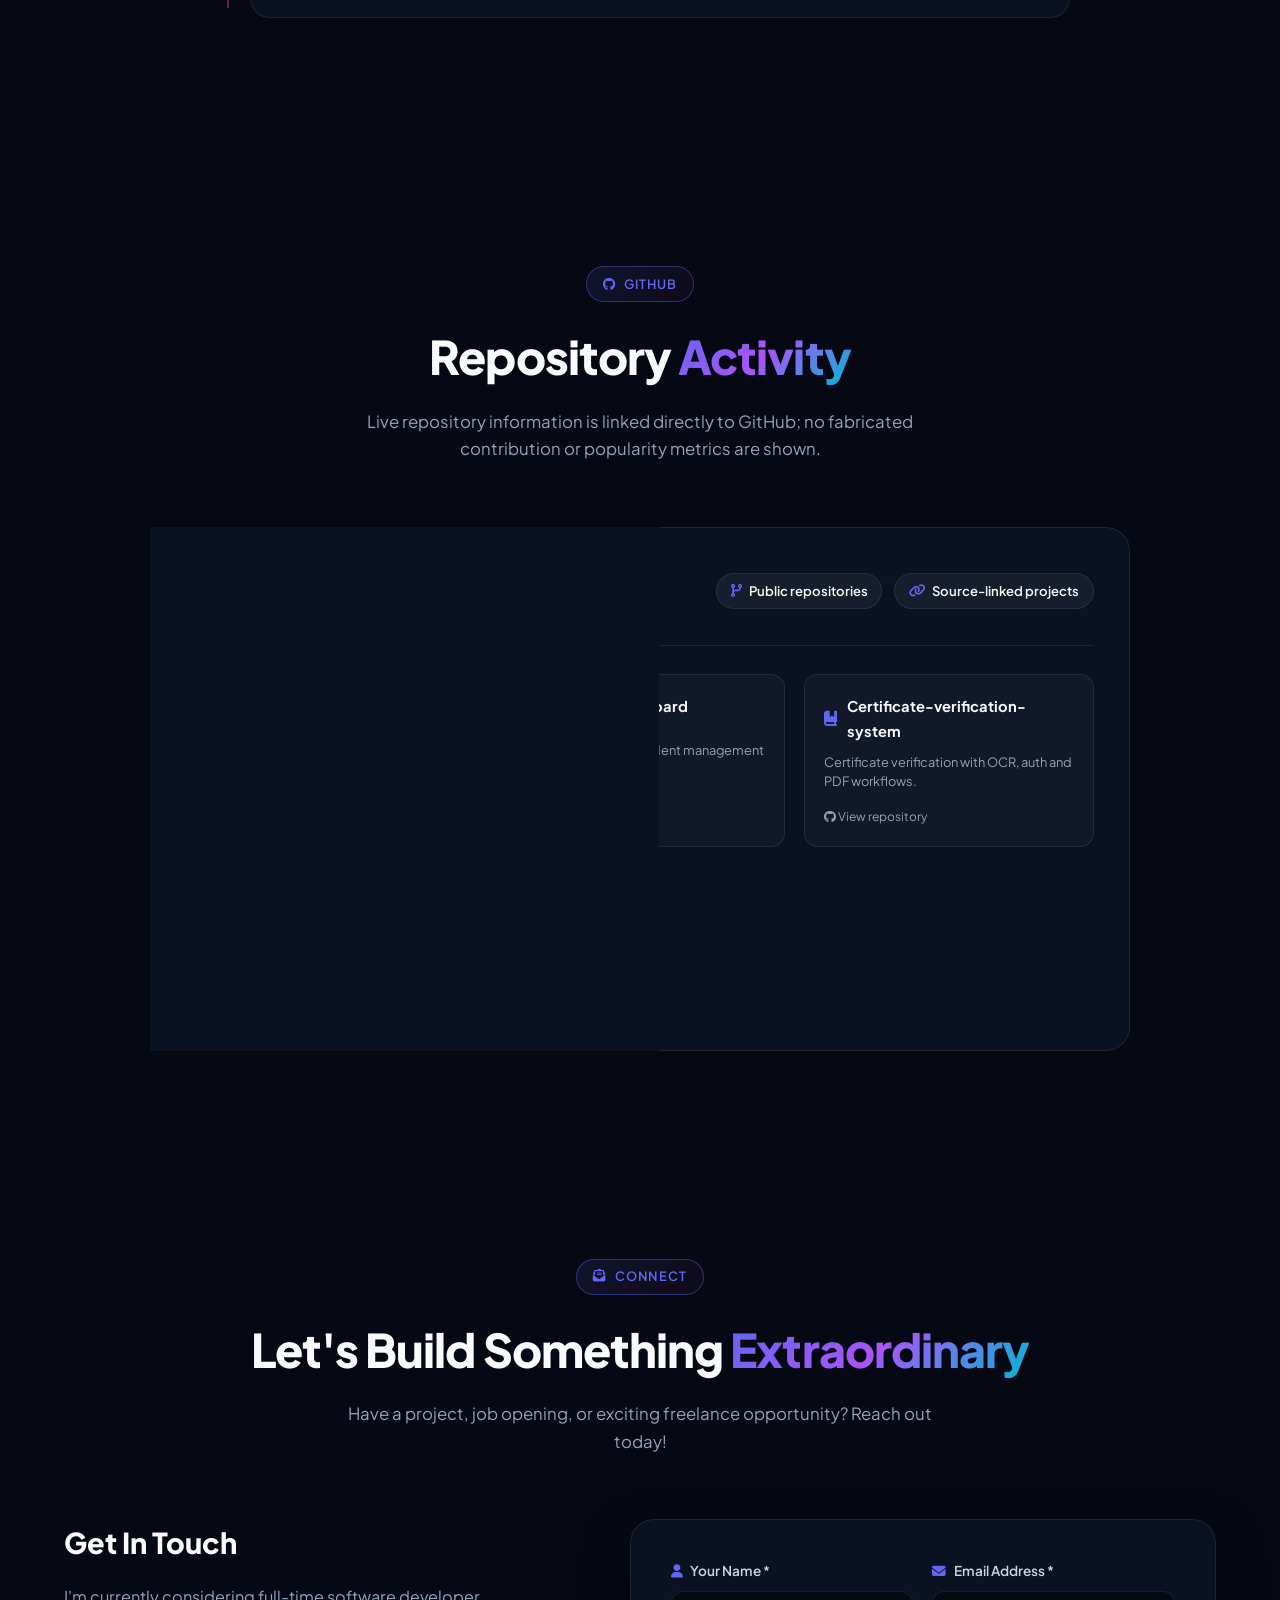
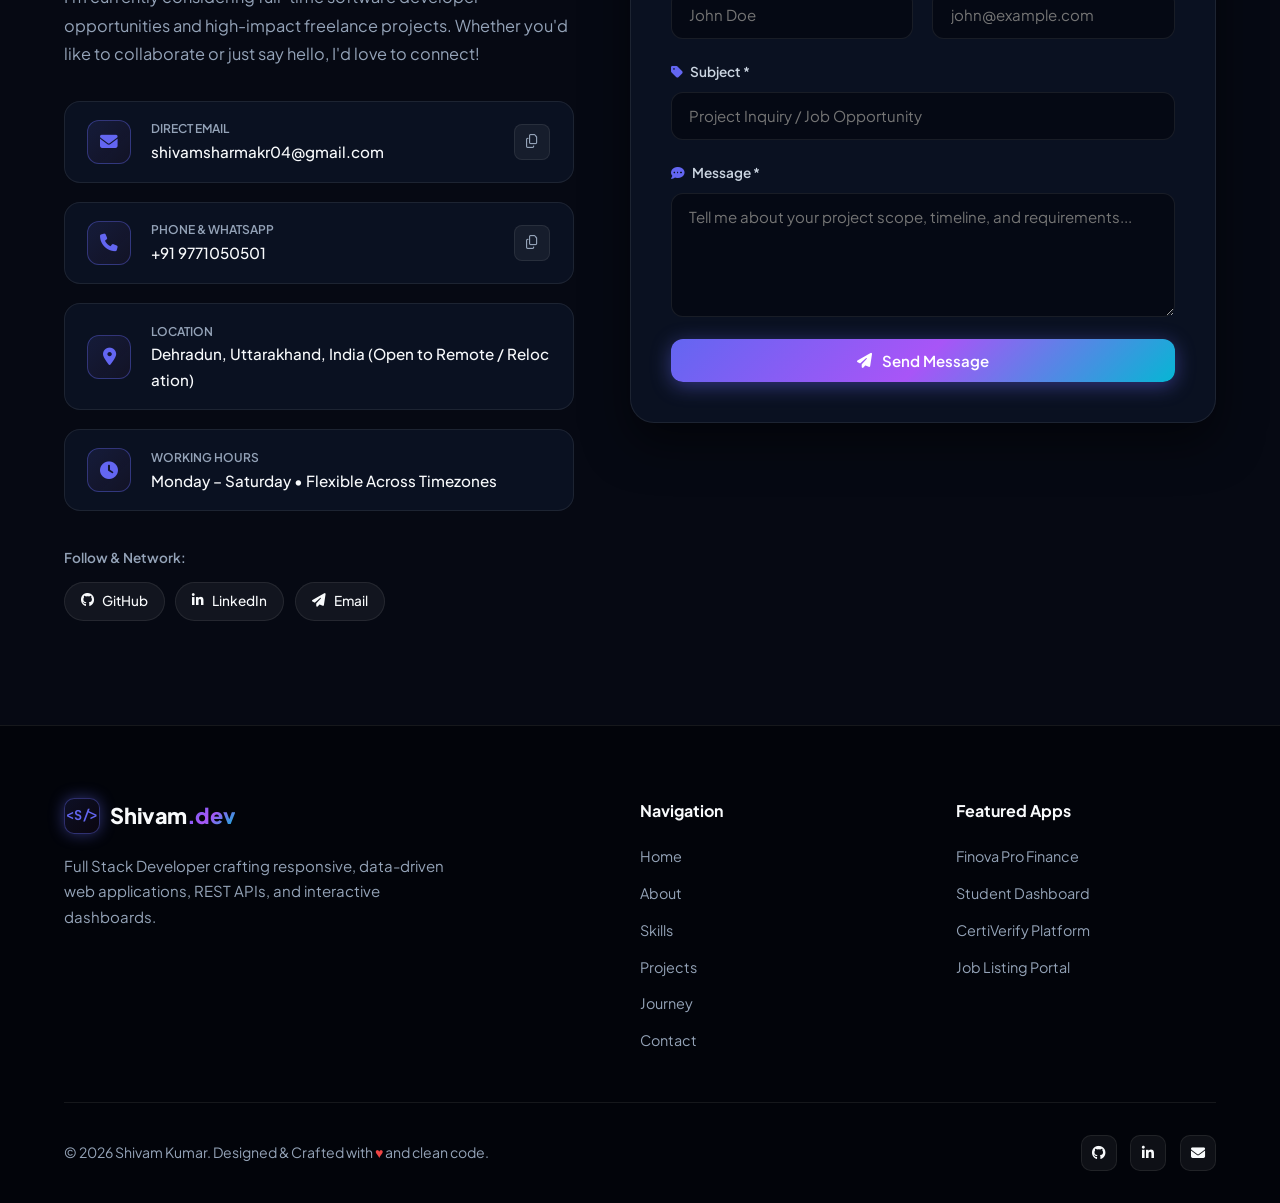
==== commit 41de6863: "Update" ====
--- a/index.html
+++ b/index.html
@@ -409,18 +409,33 @@
 
             <!-- Skills Search & Category Filters -->
             <div class="skills-filter-toolbar">
-                <div class="skills-search-box">
+                <div class="skills-search-box" id="skillsSearchBox">
                     <i class="fas fa-search"></i>
-                    <input type="text" id="skillSearchInput" placeholder="Filter skills (e.g. React, Python, Docker)...">
-                    <button class="clear-search-btn" id="clearSkillSearch" title="Clear search"><i class="fas fa-times"></i></button>
-                </div>
-                <div class="skills-category-tabs">
-                    <button class="skill-tab-btn active" data-category="all">All Skills</button>
-                    <button class="skill-tab-btn" data-category="frontend">Frontend</button>
-                    <button class="skill-tab-btn" data-category="backend">Backend</button>
-                    <button class="skill-tab-btn" data-category="dashboard">Dashboards & Data</button>
-                    <button class="skill-tab-btn" data-category="cloud">Cloud & AI</button>
-                </div>
+                    <input type="text" id="skillSearchInput" placeholder="Filter skills (e.g. React, Python, Docker)..." autocomplete="off" spellcheck="false">
+                    <span class="search-hint" title="Press '/' to search"><kbd>/</kbd></span>
+                    <button class="clear-search-btn" id="clearSkillSearch" title="Clear search" aria-label="Clear skill search"><i class="fas fa-times"></i></button>
+                </div>
+                <div class="skills-category-tabs" role="tablist" aria-label="Skill categories">
+                    <button class="skill-tab-btn active" data-category="all" role="tab" aria-selected="true"><i class="fas fa-layer-group"></i> All Skills <span class="tab-count">6</span></button>
+                    <button class="skill-tab-btn" data-category="frontend" role="tab" aria-selected="false"><i class="fab fa-react"></i> Frontend <span class="tab-count">1</span></button>
+                    <button class="skill-tab-btn" data-category="backend" role="tab" aria-selected="false"><i class="fab fa-node-js"></i> Backend &amp; Tools <span class="tab-count">2</span></button>
+                    <button class="skill-tab-btn" data-category="dashboard" role="tab" aria-selected="false"><i class="fas fa-chart-line"></i> Dashboards &amp; Data <span class="tab-count">1</span></button>
+                    <button class="skill-tab-btn" data-category="cloud" role="tab" aria-selected="false"><i class="fas fa-cloud"></i> Cloud &amp; AI <span class="tab-count">2</span></button>
+                </div>
+            </div>
+
+            <!-- Skills Status Bar -->
+            <div class="skills-status-bar" id="skillsStatusBar">
+                <span class="status-indicator-dot"></span>
+                <span id="skillsCountStatus">Showing <strong>6</strong> skill domains &bull; <strong>16</strong> verified competencies</span>
+            </div>
+
+            <!-- Skills Empty State -->
+            <div class="skills-empty-state" id="skillsEmptyState" style="display: none;">
+                <div class="empty-icon"><i class="fas fa-search"></i></div>
+                <h3>No matching skills found</h3>
+                <p>No technical skills match "<strong id="emptyQueryText"></strong>". Try searching for "React", "Python", "Docker", etc.</p>
+                <button type="button" class="btn btn-secondary btn-sm" id="resetSkillFilterBtn"><i class="fas fa-rotate-left"></i> Reset Filters</button>
             </div>
 
             <!-- Skills Cards Grid -->
@@ -430,27 +445,45 @@
                     <div class="skill-header">
                         <div class="skill-icon frontend-icon"><i class="fab fa-react"></i></div>
                         <div>
-                            <h3>Frontend & UI/UX</h3>
+                            <h3>Frontend &amp; UI/UX</h3>
                             <span class="skill-level">Core Specialization</span>
                         </div>
                     </div>
                     <p class="skill-summary">Building reactive, fluid component architectures with pixel-perfect responsive layouts and micro-animations.</p>
                     <div class="skill-bars-list">
                         <div class="skill-meter" data-skill="React.js / Next.js">
-                            <div class="meter-info"><span>React.js & Next.js</span><span class="meter-val">Core</span></div>
-                            <div class="meter-track"><div class="meter-fill" style="--w: 95%"></div></div>
+                            <div class="meter-info">
+                                <span class="meter-name"><i class="fab fa-react"></i> React.js &amp; Next.js</span>
+                                <span class="meter-val" data-target="95">0%</span>
+                            </div>
+                            <div class="meter-track" role="progressbar" aria-valuenow="95" aria-valuemin="0" aria-valuemax="100" aria-label="React.js and Next.js proficiency 95%">
+                                <div class="meter-fill" style="--w: 95%"><span class="meter-glow"></span></div>
+                            </div>
                         </div>
                         <div class="skill-meter" data-skill="JavaScript / TypeScript">
-                            <div class="meter-info"><span>JavaScript (ES6+) & TypeScript</span><span class="meter-val">Core</span></div>
-                            <div class="meter-track"><div class="meter-fill" style="--w: 92%"></div></div>
+                            <div class="meter-info">
+                                <span class="meter-name"><i class="fab fa-js"></i> JavaScript (ES6+) &amp; TypeScript</span>
+                                <span class="meter-val" data-target="92">0%</span>
+                            </div>
+                            <div class="meter-track" role="progressbar" aria-valuenow="92" aria-valuemin="0" aria-valuemax="100" aria-label="JavaScript and TypeScript proficiency 92%">
+                                <div class="meter-fill" style="--w: 92%"><span class="meter-glow"></span></div>
+                            </div>
                         </div>
                         <div class="skill-meter" data-skill="HTML5 / Modern CSS3">
-                            <div class="meter-info"><span>HTML5, CSS3 & Tailwind CSS</span><span class="meter-val">Core</span></div>
-                            <div class="meter-track"><div class="meter-fill" style="--w: 96%"></div></div>
+                            <div class="meter-info">
+                                <span class="meter-name"><i class="fab fa-html5"></i> HTML5, CSS3 &amp; Tailwind CSS</span>
+                                <span class="meter-val" data-target="96">0%</span>
+                            </div>
+                            <div class="meter-track" role="progressbar" aria-valuenow="96" aria-valuemin="0" aria-valuemax="100" aria-label="HTML5, CSS3, and Tailwind CSS proficiency 96%">
+                                <div class="meter-fill" style="--w: 96%"><span class="meter-glow"></span></div>
+                            </div>
                         </div>
                     </div>
                     <div class="skill-chips">
-                        <span>React Router</span><span>TailwindCSS</span><span>Framer Motion</span><span>Responsive UI</span>
+                        <button type="button" class="skill-chip" data-tech="React">React Router</button>
+                        <button type="button" class="skill-chip" data-tech="Tailwind">TailwindCSS</button>
+                        <button type="button" class="skill-chip" data-tech="Framer Motion">Framer Motion</button>
+                        <button type="button" class="skill-chip" data-tech="Responsive">Responsive UI</button>
                     </div>
                 </div>
 
@@ -459,27 +492,45 @@
                     <div class="skill-header">
                         <div class="skill-icon backend-icon"><i class="fab fa-node-js"></i></div>
                         <div>
-                            <h3>Backend & APIs</h3>
+                            <h3>Backend &amp; APIs</h3>
                             <span class="skill-level">Scalable Services</span>
                         </div>
                     </div>
                     <p class="skill-summary">Designing high-throughput microservices, RESTful APIs, JWT authentication, and websocket events.</p>
                     <div class="skill-bars-list">
                         <div class="skill-meter" data-skill="Node.js & Express">
-                            <div class="meter-info"><span>Node.js & Express.js</span><span class="meter-val">Core</span></div>
-                            <div class="meter-track"><div class="meter-fill" style="--w: 90%"></div></div>
+                            <div class="meter-info">
+                                <span class="meter-name"><i class="fab fa-node-js"></i> Node.js &amp; Express.js</span>
+                                <span class="meter-val" data-target="90">0%</span>
+                            </div>
+                            <div class="meter-track" role="progressbar" aria-valuenow="90" aria-valuemin="0" aria-valuemax="100" aria-label="Node.js and Express proficiency 90%">
+                                <div class="meter-fill" style="--w: 90%"><span class="meter-glow"></span></div>
+                            </div>
                         </div>
                         <div class="skill-meter" data-skill="Python FastAPI & Flask">
-                            <div class="meter-info"><span>Python / FastAPI</span><span class="meter-val">Core</span></div>
-                            <div class="meter-track"><div class="meter-fill" style="--w: 85%"></div></div>
+                            <div class="meter-info">
+                                <span class="meter-name"><i class="fab fa-python"></i> Python / FastAPI</span>
+                                <span class="meter-val" data-target="85">0%</span>
+                            </div>
+                            <div class="meter-track" role="progressbar" aria-valuenow="85" aria-valuemin="0" aria-valuemax="100" aria-label="Python and FastAPI proficiency 85%">
+                                <div class="meter-fill" style="--w: 85%"><span class="meter-glow"></span></div>
+                            </div>
                         </div>
                         <div class="skill-meter" data-skill="REST APIs & WebSockets">
-                            <div class="meter-info"><span>REST APIs & WebSockets</span><span class="meter-val">Core</span></div>
-                            <div class="meter-track"><div class="meter-fill" style="--w: 88%"></div></div>
+                            <div class="meter-info">
+                                <span class="meter-name"><i class="fas fa-network-wired"></i> REST APIs &amp; WebSockets</span>
+                                <span class="meter-val" data-target="88">0%</span>
+                            </div>
+                            <div class="meter-track" role="progressbar" aria-valuenow="88" aria-valuemin="0" aria-valuemax="100" aria-label="REST APIs and WebSockets proficiency 88%">
+                                <div class="meter-fill" style="--w: 88%"><span class="meter-glow"></span></div>
+                            </div>
                         </div>
                     </div>
                     <div class="skill-chips">
-                        <span>JWT Auth</span><span>Protected Routes</span><span>Modular Backend</span><span>Middleware</span>
+                        <button type="button" class="skill-chip" data-tech="JWT">JWT Auth</button>
+                        <button type="button" class="skill-chip" data-tech="Protected Routes">Protected Routes</button>
+                        <button type="button" class="skill-chip" data-tech="Modular Backend">Modular Backend</button>
+                        <button type="button" class="skill-chip" data-tech="Middleware">Middleware</button>
                     </div>
                 </div>
 
@@ -488,27 +539,44 @@
                     <div class="skill-header">
                         <div class="skill-icon dashboard-icon"><i class="fas fa-chart-line"></i></div>
                         <div>
-                            <h3>Dashboards & Analytics</h3>
+                            <h3>Dashboards &amp; Analytics</h3>
                             <span class="skill-level">Interactive Visuals</span>
                         </div>
                     </div>
                     <p class="skill-summary">Creating real-time financial dashboards, student analytics tracking, live charts, and KPI reporting modules.</p>
                     <div class="skill-bars-list">
                         <div class="skill-meter" data-skill="Chart.js & Data Visualization">
-                            <div class="meter-info"><span>Chart.js & data visualization</span><span class="meter-val">Core</span></div>
-                            <div class="meter-track"><div class="meter-fill" style="--w: 89%"></div></div>
+                            <div class="meter-info">
+                                <span class="meter-name"><i class="fas fa-chart-pie"></i> Chart.js &amp; Data Visualization</span>
+                                <span class="meter-val" data-target="89">0%</span>
+                            </div>
+                            <div class="meter-track" role="progressbar" aria-valuenow="89" aria-valuemin="0" aria-valuemax="100" aria-label="Chart.js and data visualization proficiency 89%">
+                                <div class="meter-fill" style="--w: 89%"><span class="meter-glow"></span></div>
+                            </div>
                         </div>
                         <div class="skill-meter" data-skill="Financial & Metric Dashboards">
-                            <div class="meter-info"><span>Finance & student dashboard layouts</span><span class="meter-val">Core</span></div>
-                            <div class="meter-track"><div class="meter-fill" style="--w: 93%"></div></div>
+                            <div class="meter-info">
+                                <span class="meter-name"><i class="fas fa-wallet"></i> Finance &amp; Student Dashboards</span>
+                                <span class="meter-val" data-target="93">0%</span>
+                            </div>
+                            <div class="meter-track" role="progressbar" aria-valuenow="93" aria-valuemin="0" aria-valuemax="100" aria-label="Finance and student dashboard layouts proficiency 93%">
+                                <div class="meter-fill" style="--w: 93%"><span class="meter-glow"></span></div>
+                            </div>
                         </div>
                         <div class="skill-meter" data-skill="Data Aggregation">
-                            <div class="meter-info"><span>Data Aggregation & Realtime Streams</span><span class="meter-val">Core</span></div>
-                            <div class="meter-track"><div class="meter-fill" style="--w: 86%"></div></div>
+                            <div class="meter-info">
+                                <span class="meter-name"><i class="fas fa-stream"></i> Data Aggregation &amp; Realtime</span>
+                                <span class="meter-val" data-target="86">0%</span>
+                            </div>
+                            <div class="meter-track" role="progressbar" aria-valuenow="86" aria-valuemin="0" aria-valuemax="100" aria-label="Data Aggregation and Realtime Streams proficiency 86%">
+                                <div class="meter-fill" style="--w: 86%"><span class="meter-glow"></span></div>
+                            </div>
                         </div>
                     </div>
                     <div class="skill-chips">
-                        <span>Finance Charts</span><span>Academic Analytics</span><span>Data Tables</span>
+                        <button type="button" class="skill-chip" data-tech="Chart.js">Finance Charts</button>
+                        <button type="button" class="skill-chip" data-tech="Analytics">Academic Analytics</button>
+                        <button type="button" class="skill-chip" data-tech="Data Tables">Data Tables</button>
                     </div>
                 </div>
 
@@ -517,27 +585,44 @@
                     <div class="skill-header">
                         <div class="skill-icon database-icon"><i class="fas fa-database"></i></div>
                         <div>
-                            <h3>Databases & Cloud</h3>
+                            <h3>Databases &amp; Cloud</h3>
                             <span class="skill-level">Data Persistence</span>
                         </div>
                     </div>
                     <p class="skill-summary">Configuring robust relational and NoSQL databases, caching layers, containerized Docker setups, and CI/CD pipelines.</p>
                     <div class="skill-bars-list">
                         <div class="skill-meter" data-skill="MongoDB & Mongoose">
-                            <div class="meter-info"><span>MongoDB & Mongoose</span><span class="meter-val">Core</span></div>
-                            <div class="meter-track"><div class="meter-fill" style="--w: 90%"></div></div>
+                            <div class="meter-info">
+                                <span class="meter-name"><i class="fas fa-leaf"></i> MongoDB &amp; Mongoose</span>
+                                <span class="meter-val" data-target="90">0%</span>
+                            </div>
+                            <div class="meter-track" role="progressbar" aria-valuenow="90" aria-valuemin="0" aria-valuemax="100" aria-label="MongoDB and Mongoose proficiency 90%">
+                                <div class="meter-fill" style="--w: 90%"><span class="meter-glow"></span></div>
+                            </div>
                         </div>
                         <div class="skill-meter" data-skill="PostgreSQL & SQL">
-                            <div class="meter-info"><span>PostgreSQL & SQL</span><span class="meter-val">Core</span></div>
-                            <div class="meter-track"><div class="meter-fill" style="--w: 85%"></div></div>
+                            <div class="meter-info">
+                                <span class="meter-name"><i class="fas fa-database"></i> PostgreSQL &amp; SQL</span>
+                                <span class="meter-val" data-target="85">0%</span>
+                            </div>
+                            <div class="meter-track" role="progressbar" aria-valuenow="85" aria-valuemin="0" aria-valuemax="100" aria-label="PostgreSQL and SQL proficiency 85%">
+                                <div class="meter-fill" style="--w: 85%"><span class="meter-glow"></span></div>
+                            </div>
                         </div>
                         <div class="skill-meter" data-skill="Docker & AWS">
-                            <div class="meter-info"><span>Docker / Docker Compose</span><span class="meter-val">Core</span></div>
-                            <div class="meter-track"><div class="meter-fill" style="--w: 80%"></div></div>
+                            <div class="meter-info">
+                                <span class="meter-name"><i class="fab fa-docker"></i> Docker / Containerization</span>
+                                <span class="meter-val" data-target="80">0%</span>
+                            </div>
+                            <div class="meter-track" role="progressbar" aria-valuenow="80" aria-valuemin="0" aria-valuemax="100" aria-label="Docker and Docker Compose proficiency 80%">
+                                <div class="meter-fill" style="--w: 80%"><span class="meter-glow"></span></div>
+                            </div>
                         </div>
                     </div>
                     <div class="skill-chips">
-                        <span>MongoDB</span><span>PostgreSQL</span><span>Docker</span>
+                        <button type="button" class="skill-chip" data-tech="MongoDB">MongoDB</button>
+                        <button type="button" class="skill-chip" data-tech="PostgreSQL">PostgreSQL</button>
+                        <button type="button" class="skill-chip" data-tech="Docker">Docker</button>
                     </div>
                 </div>
 
@@ -546,23 +631,34 @@
                     <div class="skill-header">
                         <div class="skill-icon ai-icon"><i class="fas fa-brain"></i></div>
                         <div>
-                            <h3>AI & Intelligent Systems</h3>
+                            <h3>AI &amp; Intelligent Systems</h3>
                             <span class="skill-level">Smart Workflows</span>
                         </div>
                     </div>
                     <p class="skill-summary">Integrating LLM models, intelligent resume screening, predictive metrics, and Python ML pipelines into web apps.</p>
                     <div class="skill-bars-list">
                         <div class="skill-meter" data-skill="AI & Computer Vision Workflows">
-                            <div class="meter-info"><span>AI / Computer Vision Workflows</span><span class="meter-val">Core</span></div>
-                            <div class="meter-track"><div class="meter-fill" style="--w: 88%"></div></div>
+                            <div class="meter-info">
+                                <span class="meter-name"><i class="fas fa-robot"></i> AI &amp; Vision Pipelines</span>
+                                <span class="meter-val" data-target="88">0%</span>
+                            </div>
+                            <div class="meter-track" role="progressbar" aria-valuenow="88" aria-valuemin="0" aria-valuemax="100" aria-label="AI and Computer Vision Workflows proficiency 88%">
+                                <div class="meter-fill" style="--w: 88%"><span class="meter-glow"></span></div>
+                            </div>
                         </div>
                         <div class="skill-meter" data-skill="Python ML Libraries">
-                            <div class="meter-info"><span>NumPy</span><span class="meter-val">Core</span></div>
-                            <div class="meter-track"><div class="meter-fill" style="--w: 82%"></div></div>
+                            <div class="meter-info">
+                                <span class="meter-name"><i class="fab fa-python"></i> Python ML &amp; NumPy</span>
+                                <span class="meter-val" data-target="82">0%</span>
+                            </div>
+                            <div class="meter-track" role="progressbar" aria-valuenow="82" aria-valuemin="0" aria-valuemax="100" aria-label="NumPy and Python ML Libraries proficiency 82%">
+                                <div class="meter-fill" style="--w: 82%"><span class="meter-glow"></span></div>
+                            </div>
                         </div>
                     </div>
                     <div class="skill-chips">
-                        <span>NumPy</span><span>AI / Vision Concepts</span>
+                        <button type="button" class="skill-chip" data-tech="NumPy">NumPy</button>
+                        <button type="button" class="skill-chip" data-tech="AI">AI / Vision Concepts</button>
                     </div>
                 </div>
 
@@ -571,23 +667,34 @@
                     <div class="skill-header">
                         <div class="skill-icon tooling-icon"><i class="fas fa-toolbox"></i></div>
                         <div>
-                            <h3>Tools & Engineering Workflow</h3>
+                            <h3>Tools &amp; Engineering Workflow</h3>
                             <span class="skill-level">Productivity</span>
                         </div>
                     </div>
                     <p class="skill-summary">Version control discipline, API testing via Postman, unit testing, automated builds, and modern IDE workflows.</p>
                     <div class="skill-bars-list">
                         <div class="skill-meter" data-skill="Git & GitHub">
-                            <div class="meter-info"><span>Git, GitHub & Branch Strategies</span><span class="meter-val">Core</span></div>
-                            <div class="meter-track"><div class="meter-fill" style="--w: 94%"></div></div>
+                            <div class="meter-info">
+                                <span class="meter-name"><i class="fab fa-git-alt"></i> Git, GitHub &amp; Branching</span>
+                                <span class="meter-val" data-target="94">0%</span>
+                            </div>
+                            <div class="meter-track" role="progressbar" aria-valuenow="94" aria-valuemin="0" aria-valuemax="100" aria-label="Git, GitHub and Branch Strategies proficiency 94%">
+                                <div class="meter-fill" style="--w: 94%"><span class="meter-glow"></span></div>
+                            </div>
                         </div>
                         <div class="skill-meter" data-skill="Postman & API Testing">
-                            <div class="meter-info"><span>API Testing & Debugging</span><span class="meter-val">Core</span></div>
-                            <div class="meter-track"><div class="meter-fill" style="--w: 91%"></div></div>
+                            <div class="meter-info">
+                                <span class="meter-name"><i class="fas fa-vial"></i> Postman &amp; API Testing</span>
+                                <span class="meter-val" data-target="91">0%</span>
+                            </div>
+                            <div class="meter-track" role="progressbar" aria-valuenow="91" aria-valuemin="0" aria-valuemax="100" aria-label="API Testing and Debugging proficiency 91%">
+                                <div class="meter-fill" style="--w: 91%"><span class="meter-glow"></span></div>
+                            </div>
                         </div>
                     </div>
                     <div class="skill-chips">
-                        <span>Git/GitHub</span><span>VS Code</span>
+                        <button type="button" class="skill-chip" data-tech="Git">Git/GitHub</button>
+                        <button type="button" class="skill-chip" data-tech="VS Code">VS Code</button>
                     </div>
                 </div>
             </div>
@@ -603,11 +710,11 @@
                 <p class="section-desc">Project names, technologies and capabilities are grounded in the repositories on my GitHub account.</p>
             </div>
             <div class="project-filters">
-                <button class="filter-btn active" data-filter="all"><i class="fas fa-layer-group"></i> All</button>
-                <button class="filter-btn" data-filter="dashboard"><i class="fas fa-chart-pie"></i> Dashboards</button>
-                <button class="filter-btn" data-filter="fullstack"><i class="fas fa-globe"></i> Full Stack</button>
-                <button class="filter-btn" data-filter="ai"><i class="fas fa-robot"></i> AI / Vision</button>
-                <button class="filter-btn" data-filter="frontend"><i class="fas fa-desktop"></i> Frontend</button>
+                <button class="filter-btn active" data-filter="all"><i class="fas fa-layer-group"></i> All <span class="filter-count">7</span></button>
+                <button class="filter-btn" data-filter="dashboard"><i class="fas fa-chart-pie"></i> Dashboards <span class="filter-count">2</span></button>
+                <button class="filter-btn" data-filter="fullstack"><i class="fas fa-globe"></i> Full Stack <span class="filter-count">3</span></button>
+                <button class="filter-btn" data-filter="ai"><i class="fas fa-robot"></i> AI / Vision <span class="filter-count">1</span></button>
+                <button class="filter-btn" data-filter="frontend"><i class="fas fa-desktop"></i> Frontend <span class="filter-count">1</span></button>
             </div>
             <div class="projects-grid" id="projectsGrid">
                 
--- a/style.css
+++ b/style.css
@@ -1512,10 +1512,11 @@
     align-items: center;
     justify-content: space-between;
     gap: 1.2rem;
-    margin-bottom: 2.8rem;
+    margin-bottom: 1.6rem;
 }
 
 .skills-search-box {
+    position: relative;
     display: flex;
     align-items: center;
     gap: 0.75rem;
@@ -1548,28 +1549,66 @@
     outline: none;
 }
 
+.skills-search-box input::placeholder {
+    color: rgba(255, 255, 255, 0.4);
+}
+
+.search-hint {
+    pointer-events: none;
+    display: inline-flex;
+    align-items: center;
+}
+
+.search-hint kbd {
+    font-family: 'JetBrains Mono', monospace;
+    font-size: 0.72rem;
+    padding: 0.15rem 0.45rem;
+    border-radius: 4px;
+    background: rgba(255, 255, 255, 0.08);
+    border: 1px solid var(--glass-border);
+    color: var(--gray);
+}
+
+.skills-search-box.has-query .search-hint {
+    display: none;
+}
+
 .clear-search-btn {
     background: transparent;
     border: none;
     color: var(--gray);
     cursor: pointer;
-    font-size: 0.8rem;
+    font-size: 0.85rem;
     display: none;
+    padding: 0.2rem 0.4rem;
+    border-radius: 6px;
+    transition: all 0.2s ease;
+}
+
+.clear-search-btn:hover {
+    color: var(--light);
+    background: rgba(255, 255, 255, 0.1);
 }
 
 .skills-search-box.has-query .clear-search-btn {
-    display: block;
+    display: inline-flex;
+    align-items: center;
+    justify-content: center;
 }
 
 .skills-category-tabs {
     display: flex;
     flex-wrap: wrap;
+    gap: 0.55rem;
+    align-items: center;
+}
+
+.skill-tab-btn {
+    display: inline-flex;
+    align-items: center;
     gap: 0.5rem;
-}
-
-.skill-tab-btn {
     padding: 0.55rem 1.15rem;
-    border-radius: 10px;
+    border-radius: 12px;
     background: rgba(255, 255, 255, 0.04);
     border: 1px solid var(--glass-border);
     color: var(--gray);
@@ -1577,24 +1616,108 @@
     font-weight: 500;
     font-size: 0.86rem;
     cursor: pointer;
-    transition: all 0.2s ease;
+    transition: all 0.25s cubic-bezier(0.16, 1, 0.3, 1);
+    user-select: none;
 }
 
 .skill-tab-btn:hover {
     color: var(--light);
     background: rgba(255, 255, 255, 0.08);
+    transform: translateY(-1px);
 }
 
 .skill-tab-btn.active {
     background: var(--gradient-1);
     color: #ffffff;
     border-color: transparent;
-    box-shadow: 0 4px 15px var(--primary-glow);
-}
-
+    box-shadow: 0 4px 18px var(--primary-glow);
+    transform: translateY(-1px);
+}
+
+.skill-tab-btn .tab-count {
+    font-size: 0.72rem;
+    padding: 0.1rem 0.45rem;
+    border-radius: 999px;
+    background: rgba(255, 255, 255, 0.12);
+    font-family: 'JetBrains Mono', monospace;
+    font-weight: 600;
+}
+
+.skill-tab-btn.active .tab-count {
+    background: rgba(0, 0, 0, 0.25);
+    color: #ffffff;
+}
+
+/* Skills Status Bar */
+.skills-status-bar {
+    display: inline-flex;
+    align-items: center;
+    gap: 0.6rem;
+    font-size: 0.84rem;
+    color: var(--gray);
+    margin-bottom: 2.2rem;
+    padding: 0.4rem 0.9rem;
+    background: rgba(255, 255, 255, 0.03);
+    border-radius: 30px;
+    border: 1px solid rgba(255, 255, 255, 0.06);
+}
+
+.skills-status-bar strong {
+    color: var(--light);
+}
+
+.status-indicator-dot {
+    width: 8px;
+    height: 8px;
+    border-radius: 50%;
+    background: var(--success);
+    box-shadow: 0 0 8px var(--success);
+    display: inline-block;
+    animation: pulseDot 2s infinite ease-in-out;
+}
+
+@keyframes pulseDot {
+    0%, 100% { opacity: 1; transform: scale(1); }
+    50% { opacity: 0.4; transform: scale(0.85); }
+}
+
+/* Skills Empty State */
+.skills-empty-state {
+    background: var(--bg-card);
+    border: 1px dashed var(--glass-border);
+    border-radius: 20px;
+    padding: 3rem 2rem;
+    text-align: center;
+    max-width: 480px;
+    margin: 2rem auto;
+    backdrop-filter: blur(16px);
+    animation: fadeIn 0.3s ease;
+}
+
+.empty-icon {
+    font-size: 2.4rem;
+    color: var(--gray);
+    margin-bottom: 1rem;
+    opacity: 0.6;
+}
+
+.skills-empty-state h3 {
+    font-size: 1.25rem;
+    font-weight: 700;
+    margin-bottom: 0.5rem;
+}
+
+.skills-empty-state p {
+    font-size: 0.9rem;
+    color: var(--gray);
+    margin-bottom: 1.5rem;
+    line-height: 1.6;
+}
+
+/* Skills Grid & Cards */
 .skills-grid {
     display: grid;
-    grid-template-columns: repeat(auto-fill, minmax(370px, 1fr));
+    grid-template-columns: repeat(auto-fit, minmax(min(100%, 340px), 1fr));
     gap: 1.8rem;
 }
 
@@ -1604,20 +1727,51 @@
     border-radius: 20px;
     padding: 1.8rem;
     backdrop-filter: blur(16px);
-    transition: all 0.3s cubic-bezier(0.16, 1, 0.3, 1);
+    transition: transform 0.35s cubic-bezier(0.16, 1, 0.3, 1), box-shadow 0.35s ease, border-color 0.35s ease, opacity 0.3s ease;
     display: flex;
     flex-direction: column;
     justify-content: space-between;
+    position: relative;
+    overflow: hidden;
 }
 
 .skill-card:hover {
     transform: translateY(-4px);
     border-color: var(--card-border-glow);
-    box-shadow: 0 15px 35px rgba(0, 0, 0, 0.5), 0 0 20px var(--primary-glow);
+    box-shadow: 0 16px 36px rgba(0, 0, 0, 0.45);
+}
+
+.skill-card[data-cat="frontend"]:hover {
+    border-color: rgba(99, 102, 241, 0.45);
+    box-shadow: 0 16px 36px rgba(0, 0, 0, 0.45), 0 0 25px rgba(99, 102, 241, 0.2);
+}
+
+.skill-card[data-cat="backend"]:hover {
+    border-color: rgba(16, 185, 129, 0.45);
+    box-shadow: 0 16px 36px rgba(0, 0, 0, 0.45), 0 0 25px rgba(16, 185, 129, 0.2);
+}
+
+.skill-card[data-cat="dashboard"]:hover {
+    border-color: rgba(6, 182, 212, 0.45);
+    box-shadow: 0 16px 36px rgba(0, 0, 0, 0.45), 0 0 25px rgba(6, 182, 212, 0.2);
+}
+
+.skill-card[data-cat="cloud"]:hover {
+    border-color: rgba(244, 63, 94, 0.45);
+    box-shadow: 0 16px 36px rgba(0, 0, 0, 0.45), 0 0 25px rgba(244, 63, 94, 0.2);
 }
 
 .skill-card.filtered-out {
-    display: none;
+    display: none !important;
+}
+
+.skill-card.fade-in {
+    animation: skillFadeIn 0.35s cubic-bezier(0.16, 1, 0.3, 1) forwards;
+}
+
+@keyframes skillFadeIn {
+    from { opacity: 0; transform: translateY(14px) scale(0.98); }
+    to { opacity: 1; transform: translateY(0) scale(1); }
 }
 
 .skill-header {
@@ -1635,6 +1789,11 @@
     align-items: center;
     justify-content: center;
     font-size: 1.4rem;
+    transition: transform 0.3s ease;
+}
+
+.skill-card:hover .skill-icon {
+    transform: scale(1.08) rotate(3deg);
 }
 
 .frontend-icon { background: rgba(99, 102, 241, 0.15); color: #6366f1; border: 1px solid rgba(99, 102, 241, 0.3); }
@@ -1665,62 +1824,183 @@
     margin-bottom: 1.4rem;
 }
 
+/* Skill Progress Loaders & Meters */
 .skill-bars-list {
     display: flex;
     flex-direction: column;
-    gap: 0.9rem;
+    gap: 1rem;
     margin-bottom: 1.5rem;
 }
 
+.skill-meter {
+    transition: transform 0.2s ease;
+}
+
+.skill-meter:hover {
+    transform: translateX(2px);
+}
+
 .skill-meter .meter-info {
     display: flex;
     justify-content: space-between;
+    align-items: center;
     font-size: 0.84rem;
-    margin-bottom: 0.4rem;
-}
-
-.meter-info span:first-child {
+    margin-bottom: 0.45rem;
+}
+
+.meter-name {
     font-weight: 500;
     color: var(--light);
+    display: inline-flex;
+    align-items: center;
+    gap: 0.45rem;
+}
+
+.meter-name i {
+    font-size: 0.95rem;
+    opacity: 0.85;
 }
 
 .meter-val {
     font-family: 'JetBrains Mono', monospace;
     color: var(--accent);
-    font-weight: 600;
+    font-weight: 700;
+    font-size: 0.86rem;
+    font-variant-numeric: tabular-nums;
+    text-shadow: 0 0 10px rgba(0, 240, 255, 0.3);
 }
 
 .meter-track {
     width: 100%;
-    height: 7px;
-    background: rgba(255, 255, 255, 0.08);
-    border-radius: 4px;
+    height: 9px;
+    background: rgba(255, 255, 255, 0.06);
+    border: 1px solid rgba(255, 255, 255, 0.08);
+    border-radius: 999px;
     overflow: hidden;
+    position: relative;
+    box-shadow: inset 0 1px 3px rgba(0, 0, 0, 0.4);
 }
 
 .meter-fill {
     width: 0%;
     height: 100%;
+    border-radius: 999px;
+    position: relative;
     background: var(--gradient-1);
-    border-radius: 4px;
-    transition: width 1.2s cubic-bezier(0.16, 1, 0.3, 1);
-}
-
+    transition: width 1.1s cubic-bezier(0.16, 1, 0.3, 1);
+    will-change: width;
+}
+
+/* Category-specific meter gradient styling */
+.skill-card[data-cat="frontend"] .meter-fill {
+    background: linear-gradient(90deg, #6366f1, #38bdf8);
+}
+
+.skill-card[data-cat="backend"] .meter-fill {
+    background: linear-gradient(90deg, #10b981, #14b8a6);
+}
+
+.skill-card[data-cat="dashboard"] .meter-fill {
+    background: linear-gradient(90deg, #06b6d4, #3b82f6);
+}
+
+.skill-card[data-cat="cloud"] .meter-fill {
+    background: linear-gradient(90deg, #f43f5e, #a855f7);
+}
+
+.meter-fill.loaded {
+    width: var(--w, 0%);
+}
+
+/* Dynamic animated shimmer wave through the loader */
+.meter-fill::after {
+    content: '';
+    position: absolute;
+    top: 0;
+    left: 0;
+    right: 0;
+    bottom: 0;
+    background: linear-gradient(90deg, transparent 0%, rgba(255, 255, 255, 0.4) 50%, transparent 100%);
+    background-size: 200% 100%;
+    animation: meterShimmer 2.2s infinite linear;
+    border-radius: 999px;
+    pointer-events: none;
+}
+
+@keyframes meterShimmer {
+    0% { transform: translateX(-100%); }
+    100% { transform: translateX(100%); }
+}
+
+/* Glowing luminous thumb at the progress edge */
+.meter-glow {
+    position: absolute;
+    right: 0;
+    top: 50%;
+    transform: translateY(-50%);
+    width: 7px;
+    height: 7px;
+    border-radius: 50%;
+    background: #ffffff;
+    box-shadow: 0 0 8px 2px #ffffff, 0 0 14px 4px var(--primary-glow);
+    opacity: 0.95;
+}
+
+/* Interactive Chips */
 .skill-chips {
     display: flex;
     flex-wrap: wrap;
     gap: 0.45rem;
     border-top: 1px solid var(--glass-border);
-    padding-top: 1rem;
-}
-
-.skill-chips span {
+    padding-top: 1.1rem;
+}
+
+.skill-chip {
     font-size: 0.74rem;
     font-family: 'JetBrains Mono', monospace;
-    padding: 0.25rem 0.6rem;
+    padding: 0.3rem 0.7rem;
     background: rgba(255, 255, 255, 0.05);
-    border-radius: 6px;
-    color: var(--gray);
+    border: 1px solid rgba(255, 255, 255, 0.08);
+    border-radius: 8px;
+    color: var(--gray);
+    cursor: pointer;
+    transition: all 0.2s cubic-bezier(0.16, 1, 0.3, 1);
+    user-select: none;
+}
+
+.skill-chip:hover {
+    background: rgba(255, 255, 255, 0.12);
+    color: var(--light);
+    border-color: var(--primary);
+    transform: translateY(-2px);
+    box-shadow: 0 3px 10px rgba(0, 0, 0, 0.3);
+}
+
+.skill-chip:active {
+    transform: scale(0.96);
+}
+
+.skill-chip.active-chip {
+    background: var(--primary);
+    color: #ffffff;
+    border-color: var(--primary);
+    box-shadow: 0 0 12px var(--primary-glow);
+}
+
+/* Filter counts on buttons */
+.filter-count {
+    font-size: 0.72rem;
+    padding: 0.1rem 0.45rem;
+    border-radius: 999px;
+    background: rgba(255, 255, 255, 0.1);
+    font-family: 'JetBrains Mono', monospace;
+    font-weight: 600;
+    margin-left: 0.25rem;
+}
+
+.filter-btn.active .filter-count {
+    background: rgba(0, 0, 0, 0.3);
+    color: #ffffff;
 }
 
 /* --------------------------------------------------
